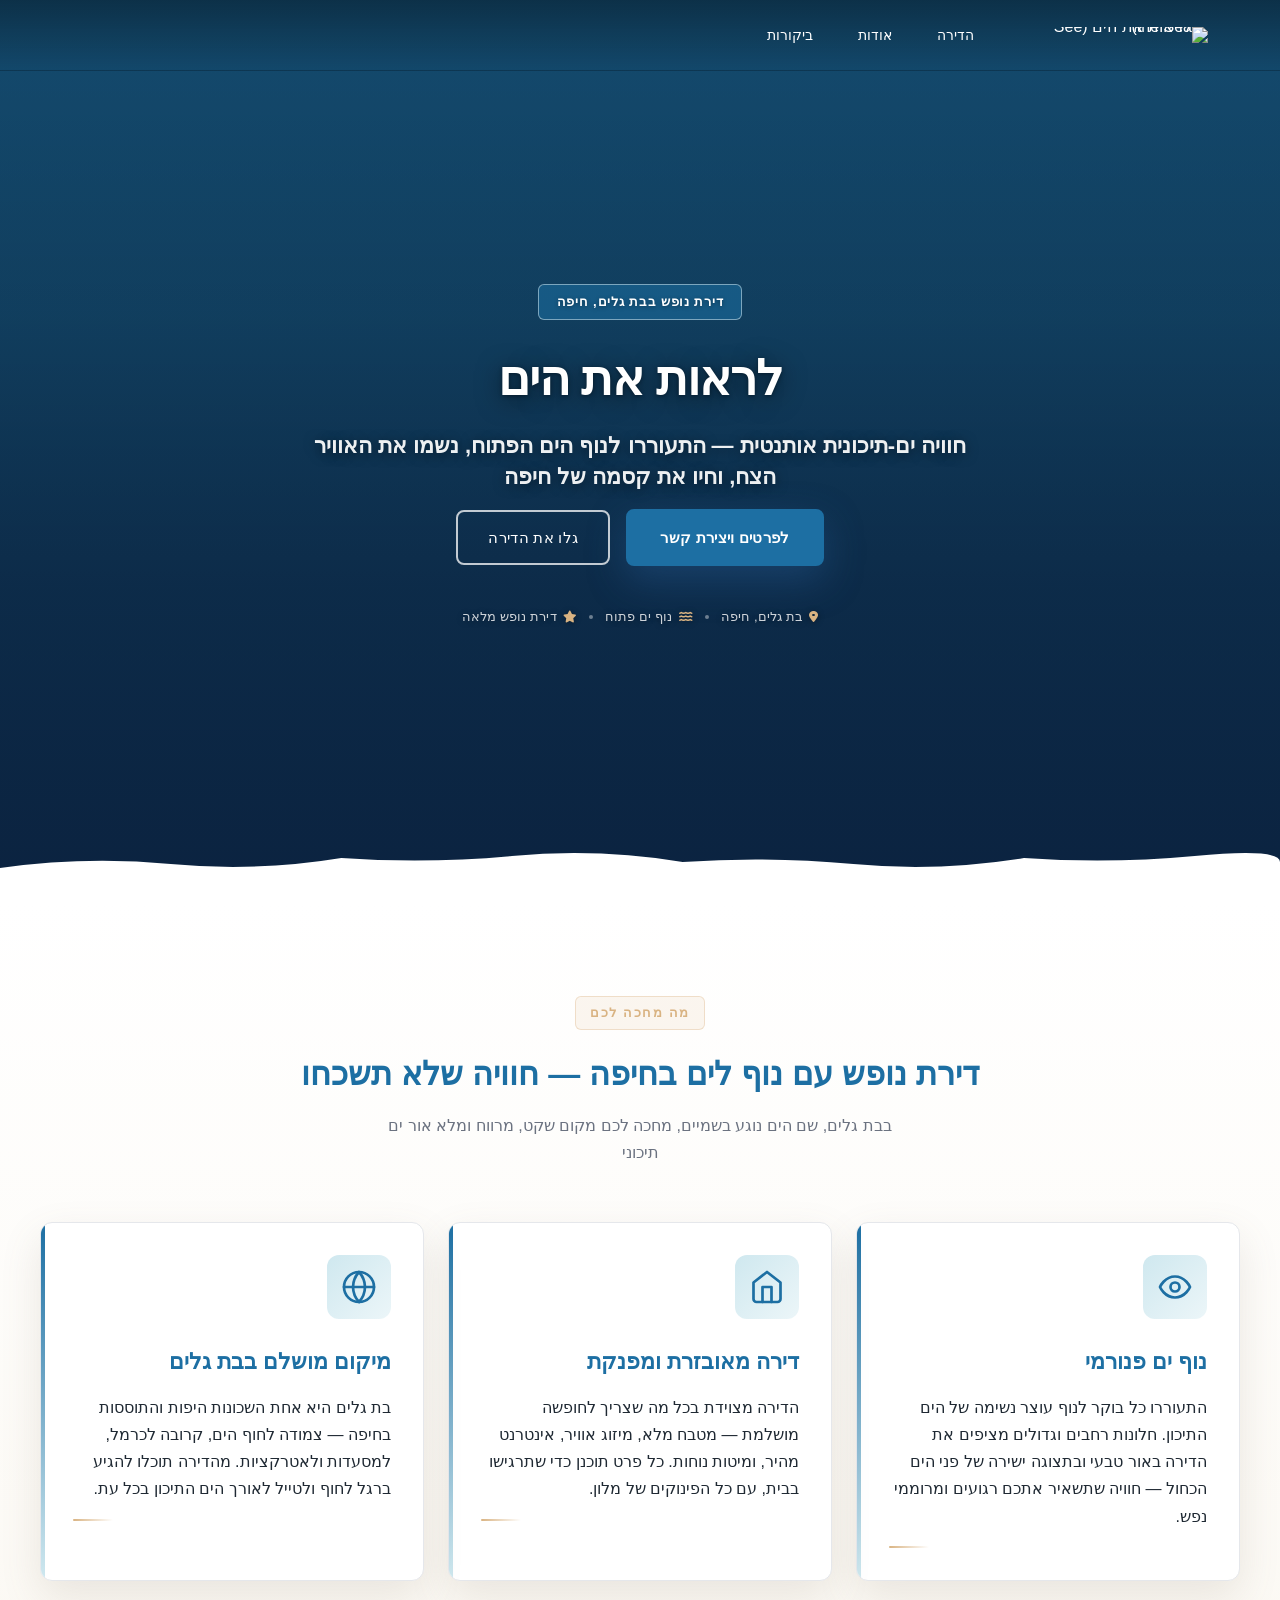
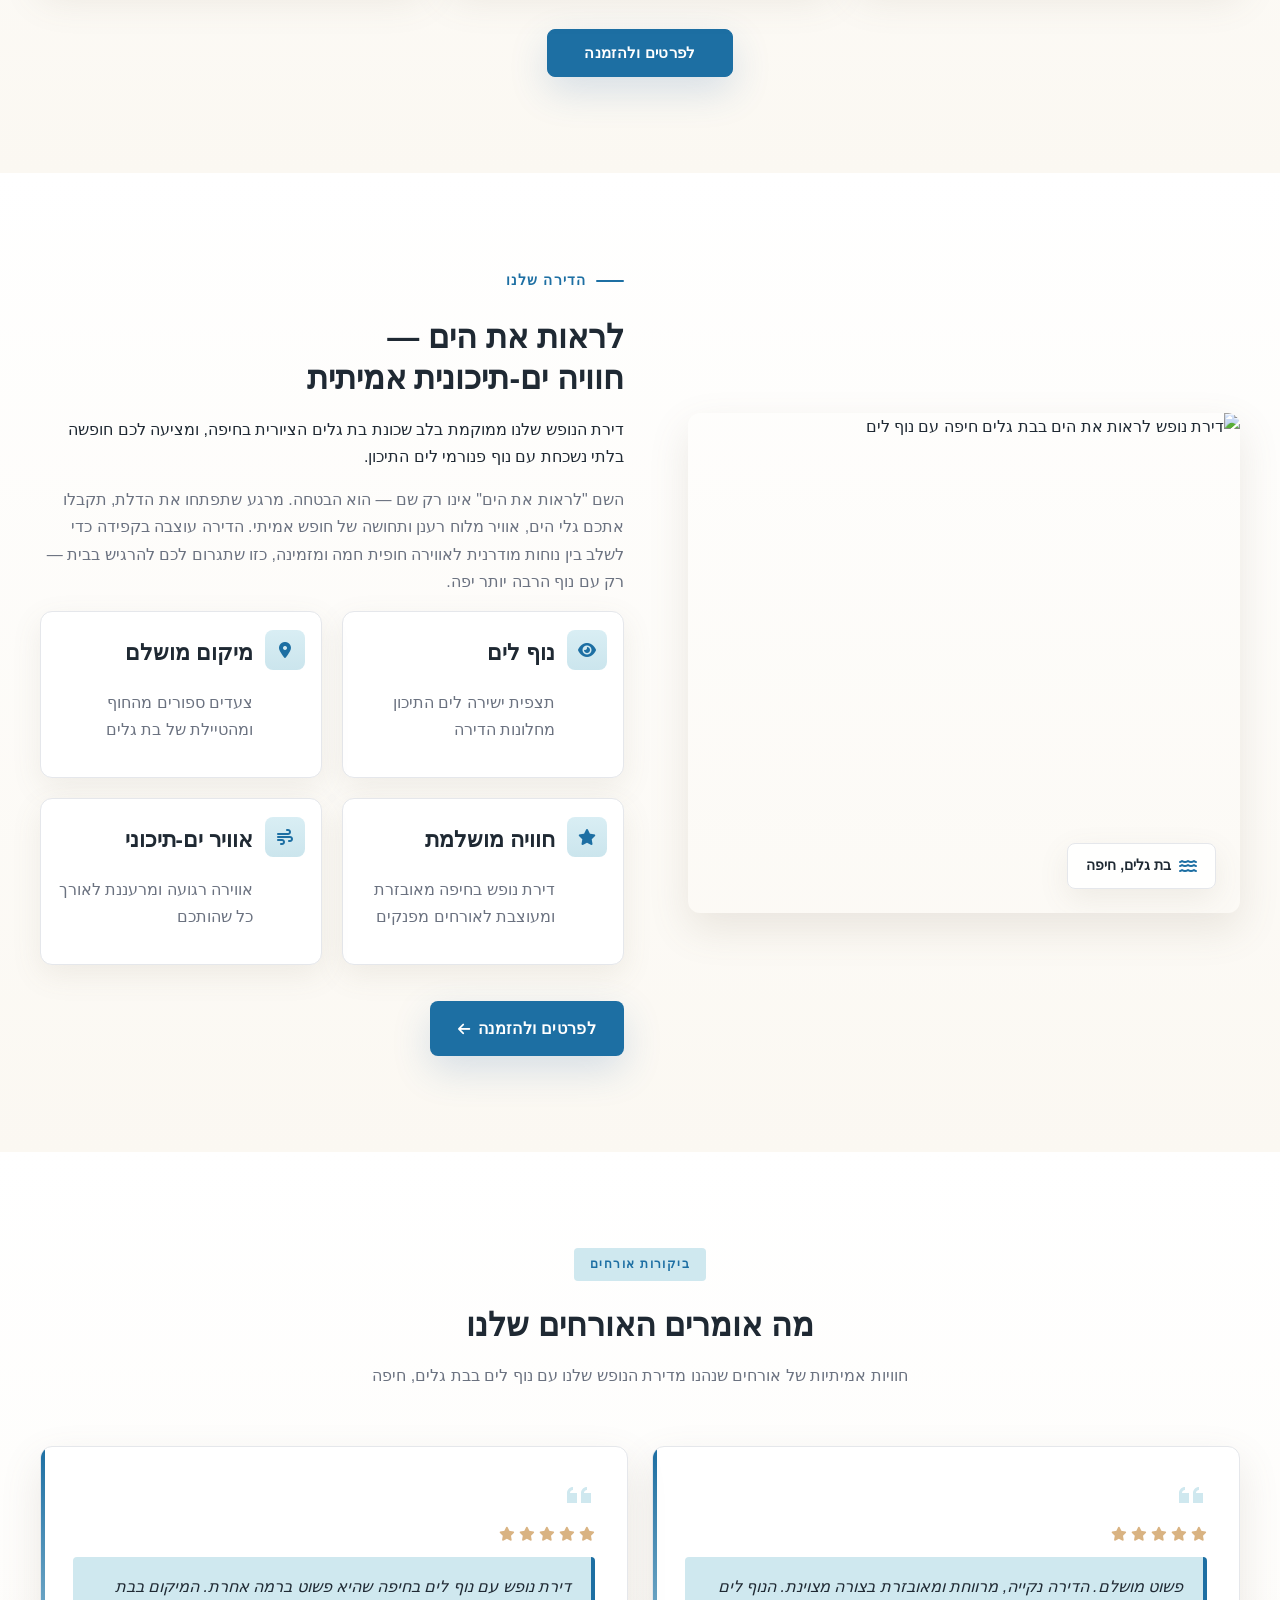
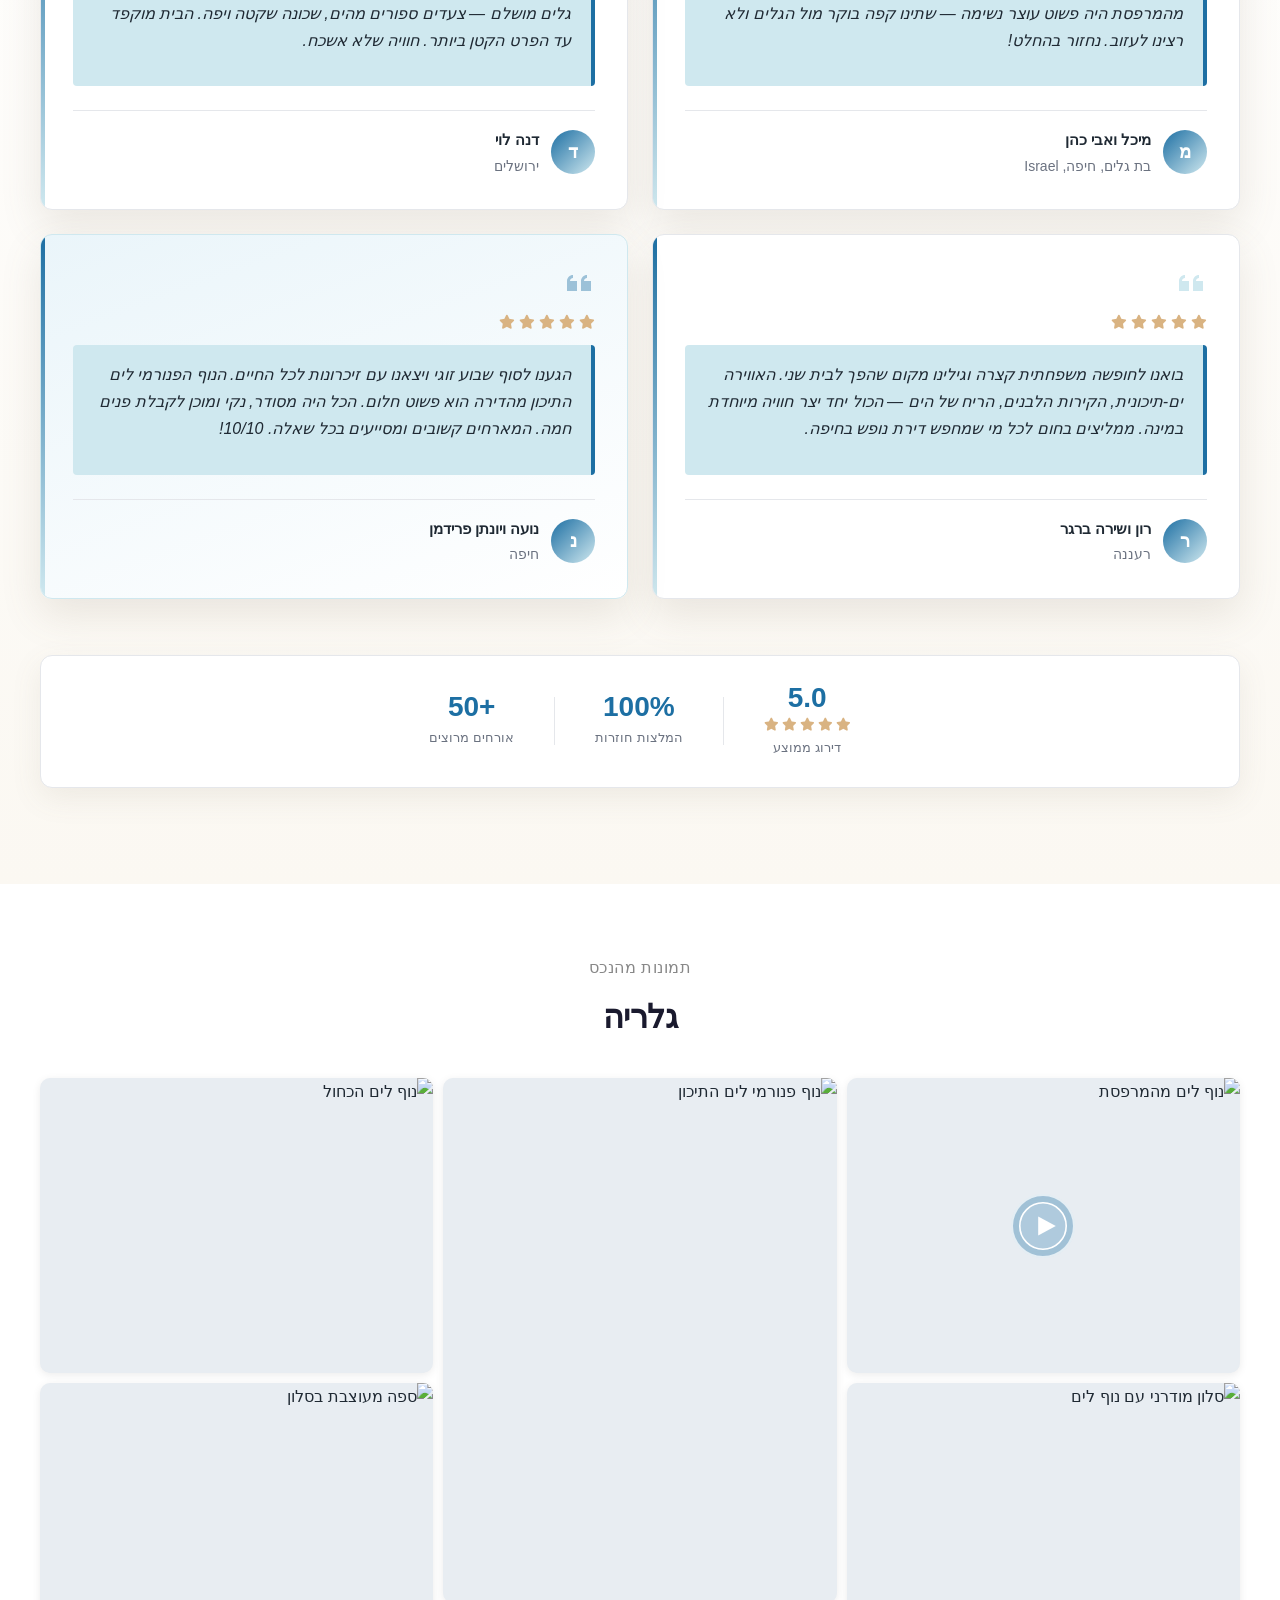
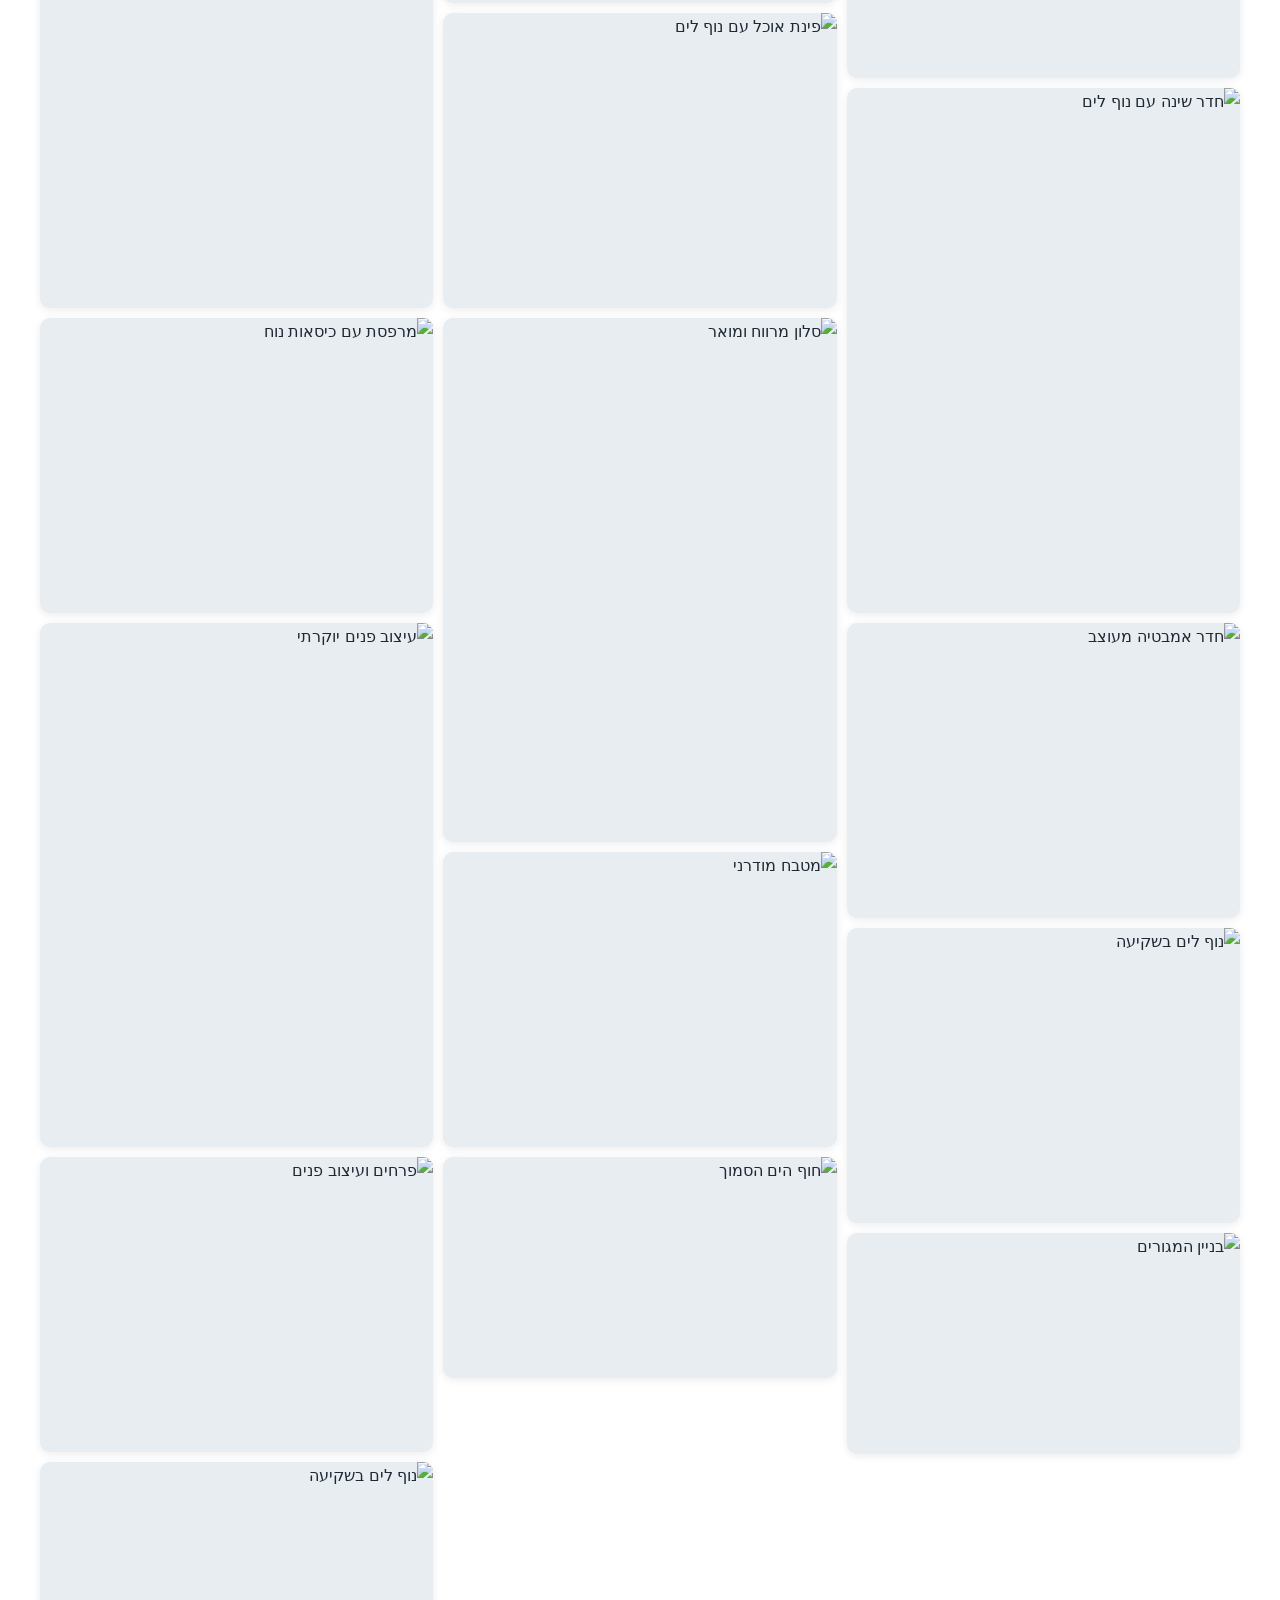
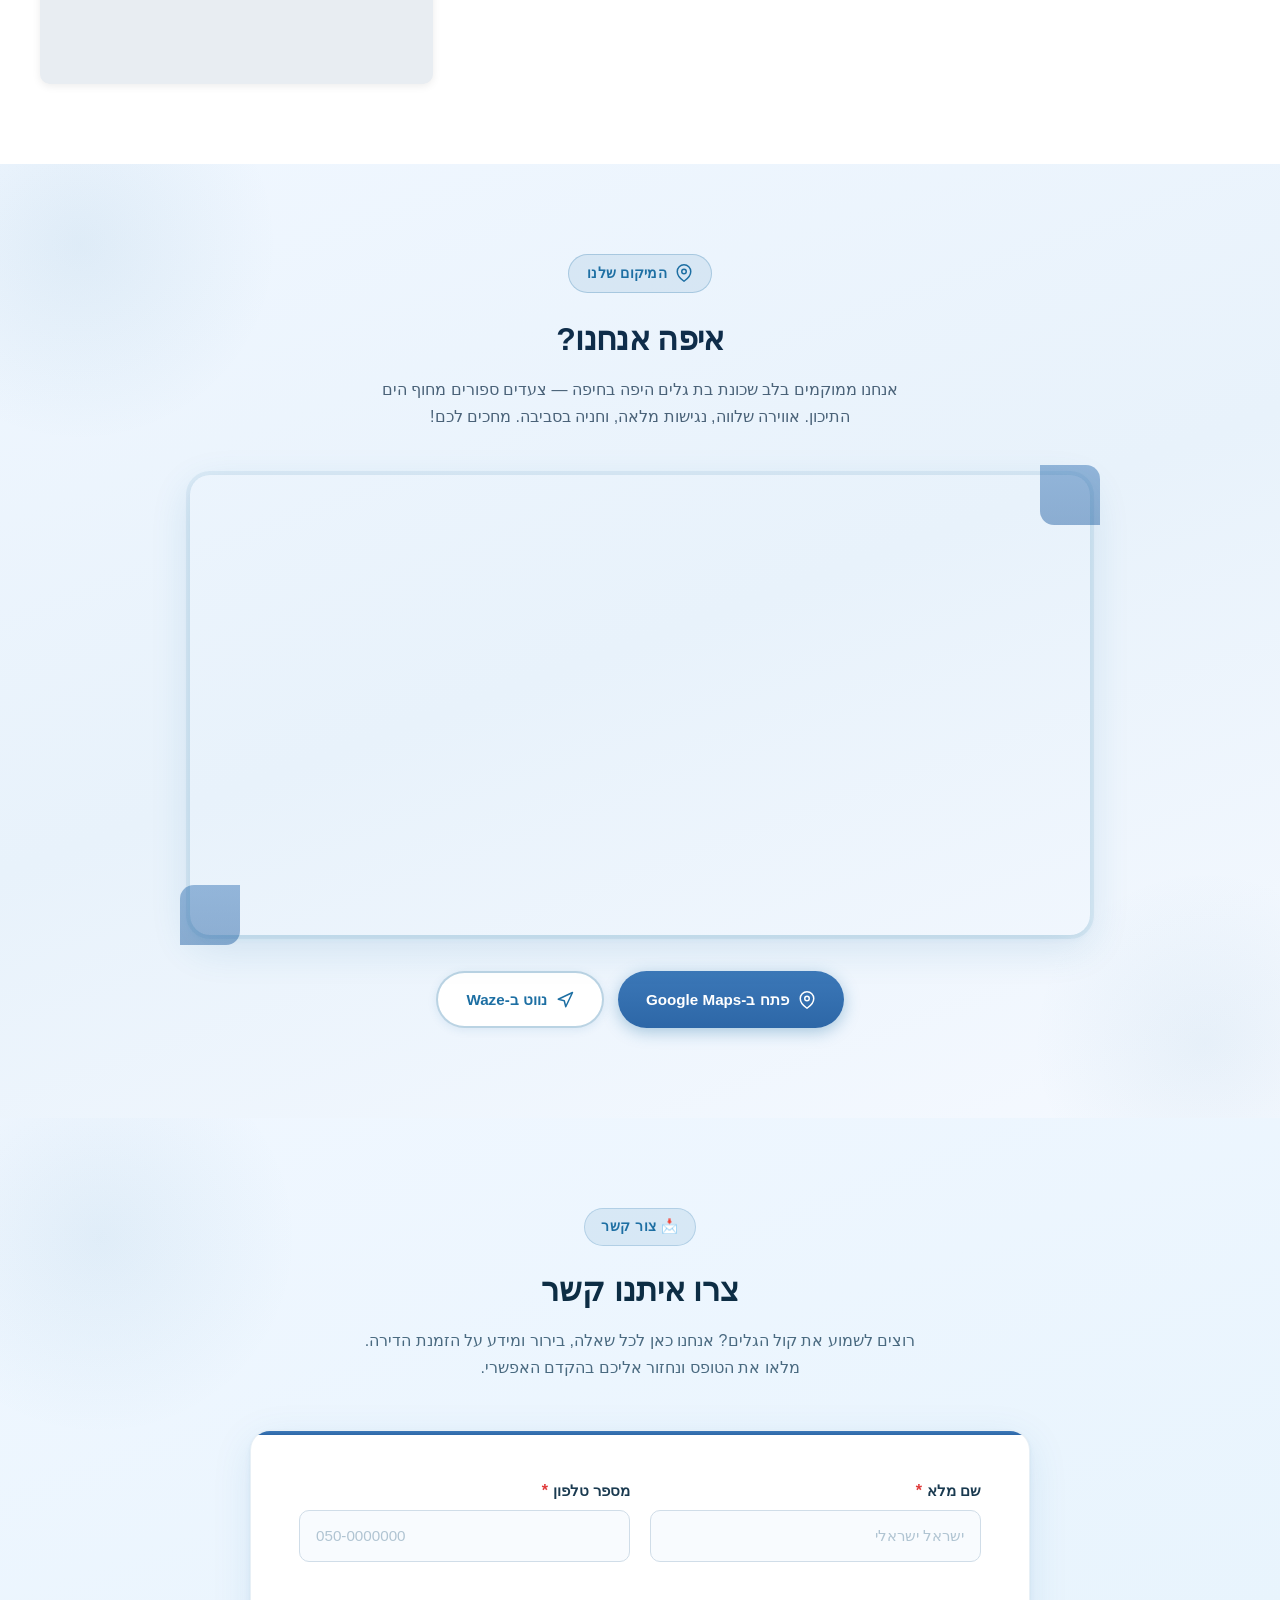
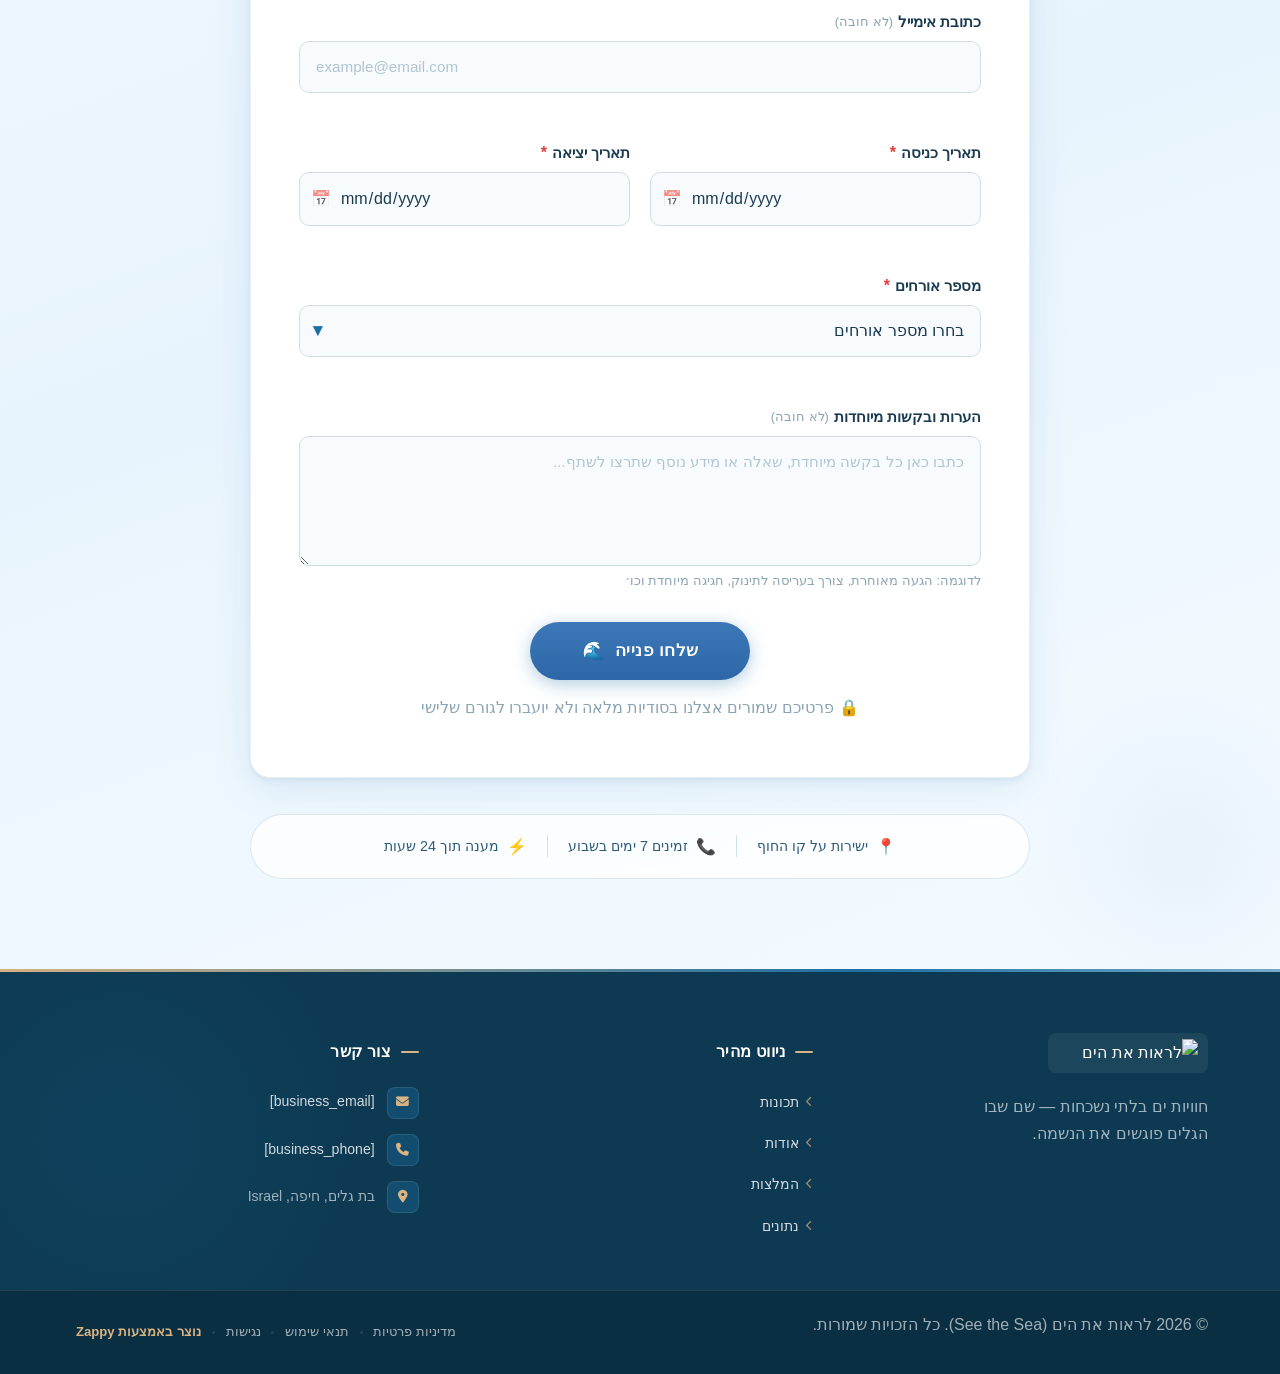
==== index.html @ 12e247df "Background sync: Progressive GitHub Sync" ====
<!DOCTYPE html>
<html lang="ar" dir="rtl">
<head>
    <meta charset="UTF-8">
    <meta name="viewport" content="width=device-width, initial-scale=1.0">
    <meta name="robots" content="index, follow">
    <title>דירת נופש — לראות את הים (See the Sea)</title>
    <meta name="description" content="A vacation apartment called &#39;See the Sea&#39; (לראות את הים) located in Bat Galim, Haifa, Israel. The name evokes a strong connection to the sea and ocean views, su">
    <meta name="keywords" content="דירת נופש, דירת נופש בחיפה, דירת נופש עם נוף לים בחיפה, השכרת דירה לתיירים חיפה">
    
    <!-- Favicons -->
    <link rel="icon" type="image/x-icon" href="/assets/favicon.ico">
    <link rel="icon" type="image/png" sizes="16x16" href="/assets/favicon-16x16.png">
    <link rel="icon" type="image/png" sizes="32x32" href="/assets/favicon-32x32.png">
    <link rel="icon" type="image/png" sizes="48x48" href="/assets/favicon-48x48.png">
    <link rel="icon" type="image/png" sizes="192x192" href="/assets/favicon-192x192.png">
    <link rel="icon" type="image/png" sizes="512x512" href="/assets/favicon-512x512.png">
    <link rel="apple-touch-icon" href="/assets/apple-touch-icon.png">
    <!-- Zappy Analytics -->
<script>
(function() {
  'use strict';
  
  // Configuration
  var config = {
    websiteId: 'cc6ff3ca-a323-410b-950f-6523fea74d57',
    apiUrl: 'https://api.zappy5.com/api/analytics/track',
    sessionDuration: 30 * 60 * 1000, // 30 minutes
    visitorDuration: 30 * 24 * 60 * 60 * 1000, // 30 days
    trackPageViews: true,
    trackClicks: true,
    trackFormSubmissions: true
  };
  
  // Generate or retrieve persistent visitor ID (30 days)
  function getVisitorId() {
    var visitorKey = 'zappy_visitor_' + config.websiteId;
    var visitor = null;
    
    try {
      visitor = localStorage.getItem(visitorKey);
      if (visitor) {
        var visitorData = JSON.parse(visitor);
        var now = Date.now();
        
        // Check if visitor ID is still valid (30 days)
        if (now - visitorData.created < config.visitorDuration) {
          // Update last seen timestamp
          visitorData.lastSeen = now;
          localStorage.setItem(visitorKey, JSON.stringify(visitorData));
          return visitorData.id;
        }
      }
    } catch (e) {
      console.warn('Zappy Analytics: LocalStorage not available');
    }
    
    // Generate new visitor ID
    var newVisitorId = 'zv_' + Date.now() + '_' + Math.random().toString(36).substr(2, 9);
    
    try {
      localStorage.setItem(visitorKey, JSON.stringify({
        id: newVisitorId,
        created: Date.now(),
        lastSeen: Date.now()
      }));
    } catch (e) {
      // Continue without local storage
    }
    
    return newVisitorId;
  }
  
  // Generate or retrieve session ID (30 minutes)
  function getSessionId() {
    var sessionKey = 'zappy_session_' + config.websiteId;
    var session = null;
    
    try {
      session = sessionStorage.getItem(sessionKey);
      if (session) {
        var sessionData = JSON.parse(session);
        var now = Date.now();
        
        // Check if session is still valid
        if (now - sessionData.timestamp < config.sessionDuration) {
          // Update timestamp
          sessionData.timestamp = now;
          sessionStorage.setItem(sessionKey, JSON.stringify(sessionData));
          return sessionData.id;
        }
      }
    } catch (e) {
      console.warn('Zappy Analytics: SessionStorage not available');
    }
    
    // Generate new session ID
    var newSessionId = 'zs_' + Date.now() + '_' + Math.random().toString(36).substr(2, 9);
    
    try {
      sessionStorage.setItem(sessionKey, JSON.stringify({
        id: newSessionId,
        timestamp: Date.now()
      }));
    } catch (e) {
      // Continue without session storage
    }
    
    return newSessionId;
  }
  
  var visitorId = getVisitorId();
  var sessionId = getSessionId();
  
  // Track an event
  function trackEvent(eventType, data) {
    data = data || {};
    
    var eventData = {
      website_id: config.websiteId,
      event_type: eventType,
      page_path: window.location.pathname,
      referrer: document.referrer || 'direct',
      visitor_id: visitorId,
      session_id: sessionId,
      metadata: data
    };
    
    // Use sendBeacon if available (better for page unload events)
    if (navigator.sendBeacon) {
      var blob = new Blob([JSON.stringify(eventData)], { type: 'application/json' });
      navigator.sendBeacon(config.apiUrl, blob);
    } else {
      // Fallback to fetch
      fetch(config.apiUrl, {
        method: 'POST',
        headers: {
          'Content-Type': 'application/json'
        },
        body: JSON.stringify(eventData),
        keepalive: true
      }).catch(function(error) {
        console.warn('Zappy Analytics: Failed to track event', error);
      });
    }
  }
  
  // Track page view
  if (config.trackPageViews) {
    trackEvent('pageview', {
      title: document.title,
      url: window.location.href
    });
  }
  
  // Track clicks on important elements
  if (config.trackClicks) {
    document.addEventListener('click', function(e) {
      var target = e.target;
      
      // Track button clicks (counted as actions)
      if (target.tagName === 'BUTTON' || target.closest('button')) {
        var button = target.tagName === 'BUTTON' ? target : target.closest('button');
        trackEvent('click', {
          element: 'button',
          text: button.textContent.trim().substring(0, 100),
          id: button.id || null,
          class: button.className || null
        });
      }
      
      // Track link clicks (navigation - not counted as actions)
      else if (target.tagName === 'A' || target.closest('a')) {
        var link = target.tagName === 'A' ? target : target.closest('a');
        trackEvent('navigation', {
          element: 'link',
          text: link.textContent.trim().substring(0, 100),
          href: link.href,
          external: link.hostname !== window.location.hostname
        });
      }
    }, true);
  }
  
  // Track form submissions
  if (config.trackFormSubmissions) {
    document.addEventListener('submit', function(e) {
      var form = e.target;
      
      trackEvent('form_submit', {
        form_id: form.id || null,
        form_name: form.name || null,
        form_action: form.action || null,
        form_method: form.method || 'GET'
      });
    }, true);
  }
  
  // Track time on page (send on page unload)
  var pageLoadTime = Date.now();
  
  window.addEventListener('beforeunload', function() {
    var timeOnPage = Math.floor((Date.now() - pageLoadTime) / 1000); // in seconds
    
    trackEvent('page_unload', {
      time_on_page: timeOnPage,
      page_path: window.location.pathname
    });
  });
  
  // Expose tracking function globally for custom events
  window.zappyAnalytics = {
    track: trackEvent,
    getVisitorId: function() { return visitorId; },
    getSessionId: function() { return sessionId; }
  };
  
})();
</script>
<!-- End Zappy Analytics -->
    <meta property="og:title" content="דירת נופש — לראות את הים (See the Sea)">
    <meta property="og:description" content="A vacation apartment called &#39;See the Sea&#39; (לראות את הים) located in Bat Galim, Haifa, Israel. The name evokes a strong connection to the sea and ocean views, su">
    <meta name="twitter:card" content="summary_large_image">
    <meta name="twitter:title" content="דירת נופש — לראות את הים (See the Sea)">
    <meta name="twitter:description" content="A vacation apartment called &#39;See the Sea&#39; (לראות את הים) located in Bat Galim, Haifa, Israel. The name evokes a strong connection to the sea and ocean views, su">
    
    <link rel="stylesheet" href="/styles.css">
    <link rel="stylesheet" href="https://cdnjs.cloudflare.com/ajax/libs/font-awesome/6.4.0/css/all.min.css" integrity="sha512-iecdLmaskl7CVkqkXNQ/ZH/XLlvWZOJyj7Yy7tcenmpD1ypASozpmT/E0iPtmFIB46ZmdtAc9eNBvH0H/ZpiBw==" crossorigin="anonymous" referrerpolicy="no-referrer" />

    <style id="zappy-dropdown-submenu-styles">
      /* ========== DESKTOP DROPDOWN SUBMENU STYLES ========== */
      /* Base styles for dropdown submenus - parent must be positioned */
      .nav-menu li:has(.sub-menu), nav li:has(.sub-menu), .navbar li:has(.sub-menu), #navMenu li:has(.sub-menu) { position: relative; }
      /* Submenu base - hidden by default */
      .nav-menu .sub-menu, nav .sub-menu, .navbar .sub-menu, #navMenu .sub-menu { display: block !important; position: absolute !important; top: 100%; left: 0; min-width: 220px; background: white; border-radius: 8px; box-shadow: 0 8px 25px rgba(0,0,0,0.15); padding: 8px 0; opacity: 0; visibility: hidden; transform: translateY(10px); transition: all 0.3s ease; z-index: 1000; list-style: none; pointer-events: none; }
      /* CRITICAL: Desktop hover styles to show dropdown */
      .nav-menu li:hover > .sub-menu, nav li:hover > .sub-menu, .navbar li:hover > .sub-menu, #navMenu li:hover > .sub-menu { opacity: 1 !important; visibility: visible !important; transform: translateY(0) !important; pointer-events: auto !important; }
      /* Submenu item styling */
      .sub-menu li { list-style: none; margin: 0; padding: 0; }
      .sub-menu a { display: block !important; padding: 10px 16px !important; color: var(--text-dark, #333) !important; font-weight: 500; text-decoration: none; white-space: nowrap; transition: background-color 0.2s; }
      .sub-menu .zappy-nav-child > a { padding-left: 28px !important; font-size: 0.9em !important; opacity: 0.85 !important; }
      [dir="rtl"] .sub-menu .zappy-nav-child > a, html[lang="he"] .sub-menu .zappy-nav-child > a, html[lang="ar"] .sub-menu .zappy-nav-child > a { padding-left: 10px !important; padding-right: 28px !important; }
      .sub-menu .zappy-nav-parent > a { font-weight: 600 !important; }
      .sub-menu a:hover { background-color: #f5f5f5; }
      /* RTL (Hebrew/Arabic) dropdown positioning */
      [dir="rtl"] .nav-menu .sub-menu, [dir="rtl"] nav .sub-menu, [dir="rtl"] .navbar .sub-menu, html[lang="he"] .nav-menu .sub-menu, html[lang="he"] nav .sub-menu, html[lang="he"] .navbar .sub-menu, html[lang="ar"] .nav-menu .sub-menu, html[lang="ar"] nav .sub-menu, html[lang="ar"] .navbar .sub-menu { left: auto !important; right: 0 !important; }
      /* Hide empty dropdown menus (exclude catalog sub-menus that use <a> children instead of <li>) */
      .sub-menu:empty, .sub-menu:not(:has(li:not(.zappy-hidden-menu-item))):not(:has(> a)), .sub-menu:not(:has(li)):not(:has(> a)) { display: none !important; opacity: 0 !important; visibility: hidden !important; pointer-events: none !important; }
      /* Desktop: show submenu on Menu Group hover */
      li:has(.menu-group-title):hover > .sub-menu { opacity: 1 !important; visibility: visible !important; transform: translateY(0) !important; pointer-events: auto !important; }
      /* Menu Group title styling */
      .nav-menu > li > .menu-group-title, #navMenu > li > .menu-group-title { display: inline-block; padding: 0.5rem 1rem; cursor: default; user-select: none; }
      
      /* ========== MOBILE SUBMENU STYLES ========== */
      @media (max-width: 768px) {
        .nav-menu .sub-menu, nav .sub-menu, .navbar .sub-menu, #navMenu .sub-menu { position: static !important; transform: none !important; box-shadow: none !important; background: transparent !important; max-height: 0; overflow: hidden; opacity: 0; visibility: hidden; transition: max-height 0.3s ease, opacity 0.3s ease; padding: 0 !important; border-radius: 0 !important; }
        .sub-menu.mobile-expanded { max-height: 60vh !important; overflow-y: auto !important; opacity: 1 !important; visibility: visible !important; padding: 8px 0 8px 16px !important; }
        [dir="rtl"] .sub-menu.mobile-expanded, html[lang="he"] .sub-menu.mobile-expanded { padding: 8px 16px 8px 0 !important; }
        /* Disable hover behavior on mobile */
        .nav-menu li:hover > .sub-menu, nav li:hover > .sub-menu, .navbar li:hover > .sub-menu, #navMenu li:hover > .sub-menu { opacity: 0; visibility: hidden; pointer-events: none; }
        .nav-menu li > .sub-menu.mobile-expanded, nav li > .sub-menu.mobile-expanded, .navbar li > .sub-menu.mobile-expanded, #navMenu li > .sub-menu.mobile-expanded { opacity: 1 !important; visibility: visible !important; pointer-events: auto !important; }
        .nav-menu li:has(.sub-menu), nav li:has(.sub-menu), .navbar li:has(.sub-menu), #navMenu li:has(.sub-menu) { display: flex !important; flex-wrap: wrap !important; align-items: center !important; position: relative !important; min-height: 44px !important; }
        .nav-menu li:has(.sub-menu) > a, nav li:has(.sub-menu) > a, .navbar li:has(.sub-menu) > a, #navMenu li:has(.sub-menu) > a { flex: 1 !important; min-width: 0 !important; }
        .nav-menu li:has(.sub-menu) > .menu-group-title, nav li:has(.sub-menu) > .menu-group-title, .navbar li:has(.sub-menu) > .menu-group-title, #navMenu li:has(.sub-menu) > .menu-group-title { flex: 1 !important; min-width: 0 !important; padding: 0 !important; line-height: inherit !important; }
        .nav-menu li:has(.sub-menu) > .sub-menu, nav li:has(.sub-menu) > .sub-menu, .navbar li:has(.sub-menu) > .sub-menu, #navMenu li:has(.sub-menu) > .sub-menu { flex-basis: 100% !important; width: 100% !important; }
        .nav-menu li:has(.sub-menu) > a [class*="chevron"], .nav-menu li:has(.sub-menu) > a [class*="arrow"], .nav-menu li:has(.sub-menu) > a .fa-chevron-down, .nav-menu li:has(.sub-menu) > a .fa-angle-down, nav li:has(.sub-menu) > a [class*="chevron"], nav li:has(.sub-menu) > a [class*="arrow"], #navMenu li:has(.sub-menu) > a [class*="chevron"], #navMenu li:has(.sub-menu) > a [class*="arrow"] { display: none !important; visibility: hidden !important; }
        .mobile-submenu-toggle { display: flex !important; align-items: center !important; justify-content: center !important; width: 44px !important; height: auto !important; background: transparent !important; border: none !important; cursor: pointer !important; color: var(--text-dark) !important; position: static !important; flex-shrink: 0 !important; align-self: stretch !important; z-index: 2 !important; padding: 0 !important; margin: 0 !important; }
        .mobile-submenu-toggle::after { content: '' !important; width: 0 !important; height: 0 !important; border-left: 6px solid transparent !important; border-right: 6px solid transparent !important; border-top: 7px solid currentColor !important; transition: transform 0.3s ease !important; }
        .mobile-submenu-toggle.expanded::after { transform: rotate(180deg) !important; }
        .sub-menu a { padding: 10px 0 !important; display: block !important; color: var(--text-dark) !important; }
        .sub-menu .zappy-nav-child > a { padding-left: 28px !important; font-size: 0.9em !important; opacity: 0.85 !important; }
        [dir="rtl"] .sub-menu .zappy-nav-child > a, html[lang="he"] .sub-menu .zappy-nav-child > a, html[lang="ar"] .sub-menu .zappy-nav-child > a { padding-left: 0 !important; padding-right: 28px !important; }
        .sub-menu .zappy-nav-parent > a { font-weight: 600 !important; }
        .nav-menu.active, #navMenu.active { max-width: 100vw !important; overflow-x: hidden !important; box-sizing: border-box !important; }
        .navbar .sub-menu li a, nav.navbar .sub-menu li a, .zappy-products-dropdown .sub-menu a { color: var(--text-dark) !important; }
      }
      @media (min-width: 769px) { .mobile-submenu-toggle { display: none !important; } }
    </style>

    <style id="mobile-lang-menu-deployed-css">
    @media (max-width: 768px) {
      .lang-switcher,
      .nav-cta-container .lang-switcher,
      .nav-container .lang-switcher,
      .navbar .lang-switcher,
      .navbar .nav-cta-container .lang-switcher,
      .nav-icons-left .lang-switcher,
      .nav-ecommerce-icons .lang-switcher { display: none !important; }
      .mobile-lang-menu { width: 100%; border-top: 1px solid rgba(128,128,128,0.2); padding: 8px 0 0 0; margin-top: 8px; }
      .mobile-lang-toggle { display: flex !important; align-items: center; justify-content: space-between; width: 100%; padding: 12px 16px; background: none; border: none; cursor: pointer; font-size: 15px; color: inherit; font-family: inherit; }
      .mobile-lang-toggle::after { content: ''; display: inline-block; width: 8px; height: 8px; border-right: 2px solid currentColor; border-bottom: 2px solid currentColor; transform: rotate(45deg); transition: transform 0.3s ease; margin-left: 8px; }
      .mobile-lang-toggle.expanded::after { transform: rotate(-135deg); }
      .mobile-lang-options { max-height: 0; overflow: hidden; transition: max-height 0.3s ease; }
      .mobile-lang-options.expanded { max-height: 300px; }
      .mobile-lang-option { display: flex !important; align-items: center; gap: 10px; padding: 10px 24px; text-decoration: none; color: inherit; font-size: 14px; font-family: inherit; }
      .mobile-lang-option:hover { background: rgba(128,128,128,0.1); }
      .mobile-lang-option.active { font-weight: 600; opacity: 0.7; pointer-events: none; }
      .mobile-lang-option img { width: 20px; height: 20px; border-radius: 50%; }
    }
    @media (min-width: 769px) {
      .mobile-lang-menu { display: none !important; }
    }
    </style>

    <style id="zappy-widget-visibility">
      #mic-access-tool-general-button, .mic-access-tool-general-button,
      #mic-init-access-tool .mic-access-tool-general-button, #mic-init-access-tool #mic-access-tool-general-button,
      ._access-icon, #mic-access-tool-box, .mic-access-tool-box,
      #mic-init-access-tool #mic-access-tool-box, div[id*="mic-access-tool-box"], ._access-menu {
        display: none !important; visibility: hidden !important; opacity: 0 !important; pointer-events: none !important;
      }
    </style>
</head>
<body>
<nav class="navbar" dir="rtl">
  <button class="mobile-toggle" id="mobileToggle" aria-label="Menu">
    <svg class="hamburger-icon" width="24" height="24" viewBox="0 0 24 24" fill="none">
      <path d="M3 12h18M3 6h18M3 18h18" stroke="currentColor" stroke-width="2" stroke-linecap="round"></path>
    </svg>
    <svg class="close-icon" width="24" height="24" viewBox="0 0 24 24" fill="none" style="display: none;">
      <path d="M18 6L6 18M6 6l12 12" stroke="currentColor" stroke-width="2" stroke-linecap="round"></path>
    </svg>
  </button>

  <button class="phone-header-btn" data-phone="[business_phone]" aria-label="Call">
    <svg width="20" height="20" viewBox="0 0 24 24" fill="currentColor">
      <path d="M22 16.92v3a2 2 0 0 1-2.18 2 19.79 19.79 0 0 1-8.63-3.07 19.5 19.5 0 0 1-6-6 19.79 19.79 0 0 1-3.07-8.67A2 2 0 0 1 4.11 2h3a2 2 0 0 1 2 1.72 12.84 12.84 0 0 0 .7 2.81 2 2 0 0 1-.45 2.11L8.09 9.91a16 16 0 0 0 6 6l1.27-1.27a2 2 0 0 1 2.11-.45 12.84 12.84 0 0 0 2.81.7A2 2 0 0 1 22 16.92z"></path>
    </svg>
  </button>

  <div class="nav-container">
    <div class="nav-right-group"><div class="nav-brand">
      <a href="/" class="logo-link">
        <img src="/assets/business-logo.webp" alt="לראות את הים (See the Sea)" class="logo">
      </a>
    </div><ul class="nav-menu" id="navMenu"><li><a href="#features">הדירה</a></li><li><a href="#about">אודות</a></li><li><a href="#testimonials">ביקורות</a></li></ul></div>

    

    <div class="nav-cta-container">
      
    </div>
  </div>
</nav>
<script>

// Navbar Mobile Menu Toggle and Contrast Fix
(function() {
  // Use 'load' event instead of 'DOMContentLoaded' to ensure we run AFTER all other scripts
  window.addEventListener('load', function() {
    
    // FIX MOBILE BUTTON CONTRAST
    // Detect navbar background color and apply contrasting color to mobile buttons
    const navbar = document.querySelector('.navbar, nav, header');
    if (!navbar) {
      console.log('[Navbar] Navbar element not found');
      return;
    }
    
    // DECLARE VARIABLES EARLY to avoid Temporal Dead Zone errors
    // These are used in multiple places below
    let mobileToggle = document.getElementById('mobileToggle') ||
                       document.querySelector('.mobile-toggle') ||
                       document.querySelector('.hamburger') ||
                       document.querySelector('.hamburger-menu') ||
                       document.querySelector('.menu-toggle') ||
                       document.querySelector('.burger-menu') ||
                       document.querySelector('[aria-label="Menu"]') ||
                       document.querySelector('[aria-label="תפריט"]');
    
    const phoneBtn = document.querySelector('.phone-header-btn');
    
    const computedStyle = window.getComputedStyle(navbar);
    let bgColor = computedStyle.backgroundColor;
    
    console.log('[Navbar] Initial navbar background:', bgColor);
    
    // Check if background is transparent or rgba with 0 alpha
    const isTransparent = bgColor === 'transparent' || 
                         bgColor === 'rgba(0, 0, 0, 0)' ||
                         (bgColor.startsWith('rgba') && bgColor.includes(', 0)'));
    
    if (isTransparent) {
      // Check for background-image or gradient
      const bgImage = computedStyle.backgroundImage;
      if (bgImage && bgImage !== 'none') {
        console.log('[Navbar] Navbar has background image/gradient, using dark text');
        bgColor = 'rgb(240, 240, 240)'; // Assume light background
      } else {
        // Transparent navbar - check body background
        const bodyBg = window.getComputedStyle(document.body).backgroundColor;
        console.log('[Navbar] Navbar transparent, using body background:', bodyBg);
        bgColor = bodyBg;
      }
    }
    
    // Calculate luminance to determine if background is light or dark
    const rgb = bgColor.match(/\d+/g);
    if (rgb && rgb.length >= 3) {
      const r = parseInt(rgb[0]);
      const g = parseInt(rgb[1]);
      const b = parseInt(rgb[2]);
      const luminance = (0.299 * r + 0.587 * g + 0.114 * b) / 255;
      
      // Mobile button colors are set by Claude's AI-generated CSS (same as .nav-menu a)
      // No dynamic color overrides needed - colors come from the generated navbar CSS
      console.log('[Navbar] Mobile button colors preserved from Claude CSS (luminance:', luminance.toFixed(2) + ')');
      
      // FIX ICON SIZES - Ensure SVGs are properly sized and visible
      // INJECT CRITICAL CSS TO OVERRIDE ANY CONFLICTING RULES
      const criticalCSS = document.createElement('style');
      criticalCSS.id = 'zappy-mobile-nav-fix';
      const htmlLang = document.documentElement.lang || 'en';
      const htmlDir = document.documentElement.dir || 'ltr';
      // Check both dir attribute AND lang for RTL detection
      // dir="rtl" is the most reliable indicator
      const isRTL = htmlDir === 'rtl' || htmlLang === 'he' || htmlLang === 'ar';
      
      criticalCSS.textContent = `
        /* Hide mobile buttons on desktop, show only on mobile */
        @media (min-width: 769px) {
          .mobile-toggle,
          .phone-header-btn {
            display: none !important;
          }
        }
        
        /* Show and position mobile buttons correctly on mobile */
        @media (max-width: 768px) {
          .mobile-toggle,
          .phone-header-btn {
            position: absolute !important;
            top: 50% !important;
            transform: translateY(-50%) !important;
            z-index: 1001 !important;
            display: flex !important;
            align-items: center !important;
            justify-content: center !important;
            width: 36px !important;
            height: 36px !important;
            border-radius: 50% !important;
            border: none !important;
            cursor: pointer !important;
            padding: 6px !important;
            background: none !important;
            color: var(--nav-text, var(--text-dark)) !important;
          }
          
          /* LTR positioning (default): hamburger LEFT, phone RIGHT */
          html:not([dir="rtl"]):not([lang="he"]):not([lang="ar"]) .mobile-toggle,
          html[dir="ltr"] .mobile-toggle {
            left: 12px !important;
            right: auto !important;
          }
          html:not([dir="rtl"]):not([lang="he"]):not([lang="ar"]) .phone-header-btn,
          html[dir="ltr"] .phone-header-btn {
            right: 12px !important;
            left: auto !important;
          }
          
          /* RTL positioning: hamburger RIGHT, phone LEFT */
          html[dir="rtl"] .mobile-toggle,
          html[lang="he"] .mobile-toggle,
          html[lang="ar"] .mobile-toggle {
            right: 12px !important;
            left: auto !important;
          }
          html[dir="rtl"] .phone-header-btn,
          html[lang="he"] .phone-header-btn,
          html[lang="ar"] .phone-header-btn {
            left: 12px !important;
            right: auto !important;
          }
          
          /* CRITICAL: Ensure nav-container has min-height on mobile */
          /* All children are positioned absolutely/fixed on mobile, so height:auto collapses to 0 */
          .nav-container {
            min-height: 70px !important;
            position: relative !important;
          }
          
          /* Ensure SVG icons are properly sized and inherit color */
          .mobile-toggle svg,
          .phone-header-btn svg {
            width: 24px !important;
            height: 24px !important;
            /* Don't force display - let JavaScript control hamburger/close toggle */
          }
          
          /* Reset nav-cta-container on mobile - remove desktop box-shadow/padding */
          /* that creates a visible ghost box when CTA button is hidden */
          .nav-cta-container {
            box-shadow: none !important;
            padding: 0 !important;
          }
          
          /* Hide nav-cta-container entirely on mobile when there's no lang-switcher */
          /* (only the CTA button is inside, and it's hidden on mobile) */
          .nav-cta-container:not(:has(.lang-switcher)) {
            display: none !important;
          }
          
          /* CRITICAL: Prevent hero image fade gradient from bleeding over headline text */
          /* The .image-fade-gradient has bottom: -30px (extends below parent) */
          /* On mobile stacked layout, this overlaps the h1 text below the image */
          .hero-image-column {
            overflow: hidden !important;
          }
          .image-fade-gradient {
            bottom: 0 !important;
          }
          
          /* Hide desktop language switcher on mobile - hamburger menu handles it */
          /* High specificity to override stored CSS */
          .lang-switcher,
          .nav-cta-container .lang-switcher,
          .nav-container .lang-switcher,
          .navbar .lang-switcher,
          .navbar .nav-cta-container .lang-switcher {
            display: none !important;
          }
        }
      `;
      
      // Remove existing fix if present and inject new one
      const existing = document.getElementById('zappy-mobile-nav-fix');
      if (existing) existing.remove();
      document.head.appendChild(criticalCSS);
      
      console.log('[Navbar] Critical CSS injected for mobile nav positioning');
      
      // ONLY apply inline positioning styles on mobile viewport
      // On desktop, the CSS handles hiding these buttons with display: none
      // Inline styles were breaking desktop layout by overriding CSS
      const isMobileViewport = window.innerWidth <= 768;
      
      if (mobileToggle) {
        // Icon sizing applies to all viewports for consistency
        const hamburgerIcon = mobileToggle.querySelector('.hamburger-icon');
        const closeIcon = mobileToggle.querySelector('.close-icon');
        
        if (hamburgerIcon) {
          hamburgerIcon.style.setProperty('width', '24px', 'important');
          hamburgerIcon.style.setProperty('height', '24px', 'important');
          hamburgerIcon.style.setProperty('display', 'block', 'important'); // Show hamburger by default
        }
        if (closeIcon) {
          closeIcon.style.setProperty('width', '24px', 'important');
          closeIcon.style.setProperty('height', '24px', 'important');
          closeIcon.style.setProperty('display', 'none', 'important'); // Hide close icon by default
        }
        
        // ONLY set positioning inline styles on mobile
        if (isMobileViewport) {
          mobileToggle.style.setProperty('position', 'absolute', 'important');
          mobileToggle.style.setProperty('top', '50%', 'important');
          mobileToggle.style.setProperty('transform', 'translateY(-50%)', 'important');
          mobileToggle.style.setProperty('z-index', '1001', 'important');
          
          // Clear any inline left/right so CSS can take over based on html[dir]
          mobileToggle.style.removeProperty('left');
          mobileToggle.style.removeProperty('right');
          
          console.log('[Navbar] Mobile toggle positioning applied (mobile viewport)');
        } else {
          // On desktop, clear any positioning styles to let CSS handle it
          mobileToggle.style.removeProperty('position');
          mobileToggle.style.removeProperty('top');
          mobileToggle.style.removeProperty('transform');
          mobileToggle.style.removeProperty('z-index');
          mobileToggle.style.removeProperty('left');
          mobileToggle.style.removeProperty('right');
          console.log('[Navbar] Desktop viewport - cleared mobile toggle inline positioning');
        }
      }
      
      if (phoneBtn) {
        // Icon sizing applies to all viewports
        const phoneIcon = phoneBtn.querySelector('svg');
        if (phoneIcon) {
          phoneIcon.style.width = '24px';
          phoneIcon.style.height = '24px';
          phoneIcon.setAttribute('width', '24');
          phoneIcon.setAttribute('height', '24');
        }
        
        // ONLY set positioning inline styles on mobile
        if (isMobileViewport) {
          phoneBtn.style.setProperty('position', 'absolute', 'important');
          phoneBtn.style.setProperty('top', '50%', 'important');
          phoneBtn.style.setProperty('transform', 'translateY(-50%)', 'important');
          phoneBtn.style.setProperty('z-index', '1001', 'important');
          
          // Clear any inline left/right so CSS can take over based on html[dir]
          phoneBtn.style.removeProperty('left');
          phoneBtn.style.removeProperty('right');
          
          console.log('[Navbar] Phone button positioning applied (mobile viewport)');
        } else {
          // On desktop, clear any positioning styles to let CSS handle it
          phoneBtn.style.removeProperty('position');
          phoneBtn.style.removeProperty('top');
          phoneBtn.style.removeProperty('transform');
          phoneBtn.style.removeProperty('z-index');
          phoneBtn.style.removeProperty('left');
          phoneBtn.style.removeProperty('right');
          console.log('[Navbar] Desktop viewport - cleared phone button inline positioning');
        }
      }
    } else {
      console.log('[Navbar] Could not parse background color:', bgColor);
    }
    
    // MOBILE MENU TOGGLE
    // Re-query in case DOM changed (mobileToggle already declared at top of function)
    mobileToggle = document.getElementById('mobileToggle') ||
                   document.querySelector('.mobile-toggle') ||
                   document.querySelector('.hamburger') ||
                   document.querySelector('.hamburger-menu') ||
                   document.querySelector('.menu-toggle') ||
                   document.querySelector('.burger-menu') ||
                   document.querySelector('[aria-label="Menu"]') ||
                   document.querySelector('[aria-label="תפריט"]');
    
    // EXPANDED SEARCH: Find nav menu by ID or class
    const navMenu = document.getElementById('navMenu') ||
                  document.querySelector('.nav-menu') ||
                  document.querySelector('.nav-links') ||
                  document.querySelector('nav ul:not(.submenu)');
    
    if (!mobileToggle || !navMenu) {
      console.log('[Navbar] Mobile toggle or menu not found:', { toggle: !!mobileToggle, menu: !!navMenu });
      return;
    }
    
    // Ensure navMenu has ID for CSS targeting
    if (!navMenu.id) {
      navMenu.id = 'navMenu';
    }
    
    console.log('[Navbar] Initializing mobile menu...');
    
    // Remove any existing event listeners by cloning the button
    const newToggle = mobileToggle.cloneNode(true);
    mobileToggle.parentNode.replaceChild(newToggle, mobileToggle);
    
    // Toggle menu on button click - use newToggle now
    newToggle.addEventListener('click', function(e) {
      e.preventDefault();
      e.stopPropagation();
      
      const hamburgerIcon = this.querySelector('.hamburger-icon');
      const closeIcon = this.querySelector('.close-icon');
      const isActive = navMenu.classList.contains('active');
      
      if (isActive) {
        // Close menu
        navMenu.classList.remove('active');
        if (hamburgerIcon) hamburgerIcon.style.setProperty('display', 'block', 'important');
        if (closeIcon) closeIcon.style.setProperty('display', 'none', 'important');
        document.body.style.overflow = '';
        console.log('[Navbar] Menu closed');
      } else {
        // Open menu
        navMenu.classList.add('active');
        if (hamburgerIcon) hamburgerIcon.style.setProperty('display', 'none', 'important');
        if (closeIcon) closeIcon.style.setProperty('display', 'block', 'important');
        document.body.style.overflow = 'hidden';
        console.log('[Navbar] Menu opened');
      }
    });
    
    // Close menu when clicking nav links (but NOT dropdown toggles)
    const navLinks = navMenu.querySelectorAll('a');
    navLinks.forEach(function(link) {
      link.addEventListener('click', function() {
        // Don't close if it's a dropdown child (unless it's a real navigation link)
        if (this.getAttribute('href') === '#') return;
        
        const hamburgerIcon = newToggle.querySelector('.hamburger-icon');
        const closeIcon = newToggle.querySelector('.close-icon');
        
        navMenu.classList.remove('active');
        if (hamburgerIcon) hamburgerIcon.style.setProperty('display', 'block', 'important');
        if (closeIcon) closeIcon.style.setProperty('display', 'none', 'important');
        document.body.style.overflow = '';
        console.log('[Navbar] Menu closed (link clicked)');
      });
    });
    
    // DROPDOWN MENU TOGGLE (for mobile and touch devices)
    var dropdownToggles = navMenu.querySelectorAll('.dropdown-toggle');
    dropdownToggles.forEach(function(toggle) {
      toggle.addEventListener('click', function(e) {
        e.preventDefault();
        e.stopPropagation();
        var parent = this.closest('.nav-dropdown');
        if (!parent) return;
        
        // Close other open dropdowns at the same level
        var siblings = parent.parentNode.querySelectorAll('.nav-dropdown.open');
        siblings.forEach(function(sib) {
          if (sib !== parent) sib.classList.remove('open');
        });
        
        parent.classList.toggle('open');
        console.log('[Navbar] Dropdown toggled:', parent.classList.contains('open') ? 'open' : 'closed');
      });
    });
    
    // Close dropdowns when clicking outside
    document.addEventListener('click', function(e) {
      if (!e.target.closest('.nav-dropdown')) {
        var openDropdowns = document.querySelectorAll('.nav-dropdown.open');
        openDropdowns.forEach(function(dd) { dd.classList.remove('open'); });
      }
    });
    
    console.log('[Navbar] Dropdown handlers initialized for ' + dropdownToggles.length + ' dropdowns');
    
    // Phone button functionality (phoneBtn already declared at top of function)
    if (phoneBtn) {
      phoneBtn.addEventListener('click', function() {
        // Get phone number from placeholder in page or use default
        const phoneLinks = document.querySelectorAll('a[href^="tel:"]');
        const phoneNumber = phoneLinks.length > 0 
          ? phoneLinks[0].getAttribute('href').replace('tel:', '')
          : '[business_phone]';
        
        window.location.href = 'tel:' + phoneNumber;
        console.log('[Navbar] Phone button clicked');
      });
    }
    
    console.log('[Navbar] Mobile menu initialized successfully');
    
    // === WHATSAPP BUTTON VISIBILITY FIX ===
    // Ensure WhatsApp floating button is hidden on desktop and visible on mobile
    // IMPORTANT: Only target the floating button by its class, NOT generic wa.me links
    const handleWhatsAppVisibility = function() {
      const whatsappBtn = document.querySelector('.whatsapp-float');
      if (whatsappBtn) {
        const isDesktop = window.innerWidth >= 769;
        if (isDesktop) {
          whatsappBtn.style.setProperty('display', 'none', 'important');
          whatsappBtn.style.setProperty('visibility', 'hidden', 'important');
          whatsappBtn.style.setProperty('opacity', '0', 'important');
          whatsappBtn.style.setProperty('pointer-events', 'none', 'important');
          console.log('[WhatsApp] Button hidden on desktop');
        } else {
          whatsappBtn.style.removeProperty('display');
          whatsappBtn.style.removeProperty('visibility');
          whatsappBtn.style.removeProperty('opacity');
          whatsappBtn.style.removeProperty('pointer-events');
          console.log('[WhatsApp] Button visible on mobile');
        }
      }
    };
    
    // Run on load
    handleWhatsAppVisibility();
    
    // Run on resize with debouncing
    let resizeTimer;
    window.addEventListener('resize', function() {
      clearTimeout(resizeTimer);
      resizeTimer = setTimeout(handleWhatsAppVisibility, 100);
    });
  });
})();

</script>
  
  <main>
    <section id="hero" class="index-hero-section" data-layout-spec="בית-hero" dir="rtl" data-hero-type="fullscreen-scrim" style="; position: relative; overflow: hidden;">
<div class="hero-video-background">
  <div class="hero-video-overlay"></div>
  <video class="hero-video" autoplay="" muted="" loop="" playsinline="">
    <source src="/assets/hero-video-clip-daylight-1776262300787.mp4" type="video/mp4">
    Your browser does not support the video tag.
  </video>
  <img class="hero-video-fallback" src="/assets/site-index-hero-image-1.webp" alt="Hero background" loading="lazy">
</div>
  <div class="index-hero-bg">
    <img data-hero-bg="true" data-placeholder="index-hero-image-1" data-context="Stunning full-bleed aerial view of the Mediterranean Sea from Bat Galim neighborhood in Haifa, Israel. Crystal-clear turquoise and deep blue water stretching to the horizon, with the Haifa coastline visible below. Warm golden late-afternoon sunlight reflecting off the water surface. The scene conveys open sea views, breezy coastal atmosphere, and Mediterranean beauty. Photorealistic, high-resolution, cinematic quality." width="1200" height="700" src="/assets/site-index-hero-image-1.webp" alt="נוף ים תיכוני מרהיב מבת גלים, חיפה" class="index-hero-img hero-original-image-hidden" style="; display: none !important;">
  </div>
  <div class="index-hero-scrim" aria-hidden="true"></div>
  <div class="index-hero-content">
    <div class="index-hero-badge">דירת נופש בבת גלים, חיפה</div>
    <h1 class="index-hero-title">לראות את הים</h1>
    <h3 class="index-hero-subtitle">חוויה ים-תיכונית אותנטית — התעוררו לנוף הים הפתוח, נשמו את האוויר הצח, וחיו את קסמה של חיפה</h3>
    <div class="index-hero-ctas">
      <a href="#contact" class="index-hero-btn-primary">לפרטים ויצירת קשר</a>
      <a href="#apartment" class="index-hero-btn-secondary">גלו את הדירה</a>
    </div>
    <div class="index-hero-meta">
      <span class="index-hero-meta-item"><i class="fa fa-map-marker-alt" aria-hidden="true"></i> בת גלים, חיפה</span>
      <span class="index-hero-meta-divider" aria-hidden="true"></span>
      <span class="index-hero-meta-item"><i class="fa fa-water" aria-hidden="true"></i> נוף ים פתוח</span>
      <span class="index-hero-meta-divider" aria-hidden="true"></span>
      <span class="index-hero-meta-item"><i class="fa fa-star" aria-hidden="true"></i> דירת נופש מלאה</span>
    </div>
  </div>
  <div class="index-hero-divider-wrapper">
    <svg data-no-icon-edit="true" aria-hidden="true" viewBox="0 0 1200 80" preserveAspectRatio="none" xmlns="http://www.w3.org/2000/svg">
      <path d="M0,80 L0,48 Q80,36 160,44 T320,38 Q400,44 480,36 T640,42 Q720,36 800,44 T960,38 Q1040,44 1120,36 T1200,42 L1200,80 Z" fill="#FFFFFF"></path>
    </svg>
  </div>
</section>

<section id="features" class="index-features-section" data-layout-spec="בית-features" dir="rtl">
  <div class="index-features-container">
    <div class="index-features-header">
      <span class="index-features-label">מה מחכה לכם</span>
      <h2 class="index-features-title">דירת נופש עם נוף לים בחיפה — חוויה שלא תשכחו</h2>
      <p class="index-features-subtitle">בבת גלים, שם הים נוגע בשמיים, מחכה לכם מקום שקט, מרווח ומלא אור ים תיכוני</p>
    </div>
    <div class="index-features-grid">
      <article class="index-feature-card" id="zappy-section-2">
        <div class="index-feature-icon-wrap">
          <svg data-element-type="icon" data-icon-type="svg" xmlns="http://www.w3.org/2000/svg" width="36" height="36" viewBox="0 0 24 24" fill="none" stroke="currentColor" stroke-width="1.8" stroke-linecap="round" stroke-linejoin="round" aria-hidden="true">
            <path d="M2 12s3-7 10-7 10 7 10 7-3 7-10 7-10-7-10-7z"></path>
            <circle cx="12" cy="12" r="3"></circle>
          </svg>
        </div>
        <div class="index-feature-content">
          <h3 class="index-feature-title">נוף ים פנורמי</h3>
          <p class="index-feature-desc">התעוררו כל בוקר לנוף עוצר נשימה של הים התיכון. חלונות רחבים וגדולים מציפים את הדירה באור טבעי ובתצוגה ישירה של פני הים הכחול — חוויה שתשאיר אתכם רגועים ומרוממי נפש.</p>
          <div class="index-feature-accent-line"></div>
        </div>
      </article>
      <article class="index-feature-card" id="zappy-section-3">
        <div class="index-feature-icon-wrap">
          <svg data-element-type="icon" data-icon-type="svg" xmlns="http://www.w3.org/2000/svg" width="36" height="36" viewBox="0 0 24 24" fill="none" stroke="currentColor" stroke-width="1.8" stroke-linecap="round" stroke-linejoin="round" aria-hidden="true">
            <path d="M3 9l9-7 9 7v11a2 2 0 0 1-2 2H5a2 2 0 0 1-2-2z"></path>
            <polyline points="9 22 9 12 15 12 15 22"></polyline>
          </svg>
        </div>
        <div class="index-feature-content">
          <h3 class="index-feature-title">דירה מאובזרת ומפנקת</h3>
          <p class="index-feature-desc">הדירה מצוידת בכל מה שצריך לחופשה מושלמת — מטבח מלא, מיזוג אוויר, אינטרנט מהיר, ומיטות נוחות. כל פרט תוכנן כדי שתרגישו בבית, עם כל הפינוקים של מלון.</p>
          <div class="index-feature-accent-line"></div>
        </div>
      </article>
      <article class="index-feature-card" id="zappy-section-4">
        <div class="index-feature-icon-wrap">
          <svg data-element-type="icon" data-icon-type="svg" xmlns="http://www.w3.org/2000/svg" width="36" height="36" viewBox="0 0 24 24" fill="none" stroke="currentColor" stroke-width="1.8" stroke-linecap="round" stroke-linejoin="round" aria-hidden="true">
            <circle cx="12" cy="12" r="10"></circle>
            <line x1="2" y1="12" x2="22" y2="12"></line>
            <path d="M12 2a15.3 15.3 0 0 1 4 10 15.3 15.3 0 0 1-4 10 15.3 15.3 0 0 1-4-10 15.3 15.3 0 0 1 4-10z"></path>
          </svg>
        </div>
        <div class="index-feature-content">
          <h3 class="index-feature-title">מיקום מושלם בבת גלים</h3>
          <p class="index-feature-desc">בת גלים היא אחת השכונות היפות והתוססות בחיפה — צמודה לחוף הים, קרובה לכרמל, למסעדות ולאטרקציות. מהדירה תוכלו להגיע ברגל לחוף ולטייל לאורך הים התיכון בכל עת.</p>
          <div class="index-feature-accent-line"></div>
        </div>
      </article>
    </div>
    <div class="index-features-cta-wrap">
      <a href="#contact" class="btn-primary index-features-cta">לפרטים ולהזמנה</a>
    </div>
  </div>
</section>

<section id="about" class="index-about-section" data-layout-spec="בית-about" dir="rtl">
  <div class="index-about-container">
    <div class="index-about-image-col">
      <div class="index-about-image-wrapper">
        <img data-placeholder="index-about-image-1" data-context="A bright, airy vacation apartment interior in Bat Galim, Haifa, Israel. Large windows overlooking the Mediterranean Sea with blue water visible. White walls, warm wooden accents, comfortable coastal-style furniture in light blues and creams. Morning sunlight streaming in, sheer curtains gently billowing. Feels like a serene seaside retreat." width="600" height="500" src="/assets/site-index-about-image-1.webp" alt="דירת נופש לראות את הים בבת גלים חיפה עם נוף לים">
        <div class="index-about-badge">
          <i class="fa-solid fa-water" aria-hidden="true"></i>
          <span>בת גלים, חיפה</span>
        </div>
      </div>
    </div>
    <div class="index-about-text-col">
      <div class="index-about-label">
        <span class="index-about-label-line"></span>
        <span>הדירה שלנו</span>
      </div>
      <h2 class="index-about-heading">לראות את הים —<br>חוויה ים-תיכונית אמיתית</h2>
      <p class="index-about-lead">דירת הנופש שלנו ממוקמת בלב שכונת בת גלים הציורית בחיפה, ומציעה לכם חופשה בלתי נשכחת עם נוף פנורמי לים התיכון.</p>
      <p class="index-about-body">השם "לראות את הים" אינו רק שם — הוא הבטחה. מרגע שתפתחו את הדלת, תקבלו אתכם גלי הים, אוויר מלוח רענן ותחושה של חופש אמיתי. הדירה עוצבה בקפידה כדי לשלב בין נוחות מודרנית לאווירה חופית חמה ומזמינה, כזו שתגרום לכם להרגיש בבית — רק עם נוף הרבה יותר יפה.</p>
      <div class="index-about-features">
        <div class="index-about-feature-item">
          <div class="index-about-feature-icon">
            <i class="fa-solid fa-eye" aria-hidden="true" data-element-type="icon" data-icon-type="svg"></i>
          </div>
          <div class="index-about-feature-content">
            <h3>נוף לים</h3>
            <p>תצפית ישירה לים התיכון מחלונות הדירה</p>
          </div>
        </div>
        <div class="index-about-feature-item">
          <div class="index-about-feature-icon">
            <i class="fa-solid fa-location-dot" aria-hidden="true" data-element-type="icon" data-icon-type="svg"></i>
          </div>
          <div class="index-about-feature-content">
            <h3>מיקום מושלם</h3>
            <p>צעדים ספורים מהחוף ומהטיילת של בת גלים</p>
          </div>
        </div>
        <div class="index-about-feature-item">
          <div class="index-about-feature-icon">
            <i class="fa-solid fa-star" aria-hidden="true" data-element-type="icon" data-icon-type="svg"></i>
          </div>
          <div class="index-about-feature-content">
            <h3>חוויה מושלמת</h3>
            <p>דירת נופש בחיפה מאובזרת ומעוצבת לאורחים מפנקים</p>
          </div>
        </div>
        <div class="index-about-feature-item">
          <div class="index-about-feature-icon">
            <i class="fa-solid fa-wind" aria-hidden="true" data-element-type="icon" data-icon-type="svg"></i>
          </div>
          <div class="index-about-feature-content">
            <h3>אוויר ים-תיכוני</h3>
            <p>אווירה רגועה ומרעננת לאורך כל שהותכם</p>
          </div>
        </div>
      </div>
      <a href="#contact" class="index-about-cta">לפרטים ולהזמנה <i class="fa-solid fa-arrow-left" aria-hidden="true"></i></a>
    </div>
  </div>
</section>

<section id="testimonials" class="index-testimonials-section" data-layout-spec="בית-testimonials" dir="rtl">
  <div class="index-testimonials-container">
    <div class="index-testimonials-header">
      <span class="index-testimonials-label">ביקורות אורחים</span>
      <h2 class="index-testimonials-title">מה אומרים האורחים שלנו</h2>
      <p class="index-testimonials-subtitle">חוויות אמיתיות של אורחים שנהנו מדירת הנופש שלנו עם נוף לים בבת גלים, חיפה</p>
    </div>

    <div class="index-testimonials-grid">

      <article class="index-testimonial-card" id="zappy-section-7">
        <div class="index-testimonial-quote-icon">
          <svg data-element-type="icon" data-icon-type="svg" width="32" height="32" viewBox="0 0 32 32" fill="none" xmlns="http://www.w3.org/2000/svg" aria-hidden="true">
            <path d="M10 8C6.686 8 4 10.686 4 14v10h10V14H7c0-1.657 1.343-3 3-3V8zm14 0c-3.314 0-6 2.686-6 6v10h10V14h-7c0-1.657 1.343-3 3-3V8z" fill="currentColor"></path>
          </svg>
        </div>
        <div class="index-testimonial-stars">
          <i class="fas fa-star"></i><i class="fas fa-star"></i><i class="fas fa-star"></i><i class="fas fa-star"></i><i class="fas fa-star"></i>
        </div>
        <blockquote class="index-testimonial-text">
          <p>פשוט מושלם. הדירה נקייה, מרווחת ומאובזרת בצורה מצוינת. הנוף לים מהמרפסת היה פשוט עוצר נשימה — שתינו קפה בוקר מול הגלים ולא רצינו לעזוב. נחזור בהחלט!</p>
        </blockquote>
        <footer class="index-testimonial-author">
          <div class="index-testimonial-avatar">
            <span>מ</span>
          </div>
          <div class="index-testimonial-author-info">
            <strong class="index-testimonial-name">מיכל ואבי כהן</strong>
            <small class="index-testimonial-location">בת גלים, חיפה, Israel</small>
          </div>
        </footer>
      </article>

      <article class="index-testimonial-card" id="zappy-section-8">
        <div class="index-testimonial-quote-icon">
          <svg data-element-type="icon" data-icon-type="svg" width="32" height="32" viewBox="0 0 32 32" fill="none" xmlns="http://www.w3.org/2000/svg" aria-hidden="true">
            <path d="M10 8C6.686 8 4 10.686 4 14v10h10V14H7c0-1.657 1.343-3 3-3V8zm14 0c-3.314 0-6 2.686-6 6v10h10V14h-7c0-1.657 1.343-3 3-3V8z" fill="currentColor"></path>
          </svg>
        </div>
        <div class="index-testimonial-stars">
          <i class="fas fa-star"></i><i class="fas fa-star"></i><i class="fas fa-star"></i><i class="fas fa-star"></i><i class="fas fa-star"></i>
        </div>
        <blockquote class="index-testimonial-text">
          <p>דירת נופש עם נוף לים בחיפה שהיא פשוט ברמה אחרת. המיקום בבת גלים מושלם — צעדים ספורים מהים, שכונה שקטה ויפה. הבית מוקפד עד הפרט הקטן ביותר. חוויה שלא אשכח.</p>
        </blockquote>
        <footer class="index-testimonial-author">
          <div class="index-testimonial-avatar">
            <span>ד</span>
          </div>
          <div class="index-testimonial-author-info">
            <strong class="index-testimonial-name">דנה לוי</strong>
            <small class="index-testimonial-location">ירושלים</small>
          </div>
        </footer>
      </article>

      <article class="index-testimonial-card" id="zappy-section-9">
        <div class="index-testimonial-quote-icon">
          <svg data-element-type="icon" data-icon-type="svg" width="32" height="32" viewBox="0 0 32 32" fill="none" xmlns="http://www.w3.org/2000/svg" aria-hidden="true">
            <path d="M10 8C6.686 8 4 10.686 4 14v10h10V14H7c0-1.657 1.343-3 3-3V8zm14 0c-3.314 0-6 2.686-6 6v10h10V14h-7c0-1.657 1.343-3 3-3V8z" fill="currentColor"></path>
          </svg>
        </div>
        <div class="index-testimonial-stars">
          <i class="fas fa-star"></i><i class="fas fa-star"></i><i class="fas fa-star"></i><i class="fas fa-star"></i><i class="fas fa-star"></i>
        </div>
        <blockquote class="index-testimonial-text">
          <p>בואנו לחופשה משפחתית קצרה וגילינו מקום שהפך לבית שני. האווירה ים-תיכונית, הקירות הלבנים, הריח של הים — הכול יחד יצר חוויה מיוחדת במינה. ממליצים בחום לכל מי שמחפש דירת נופש בחיפה.</p>
        </blockquote>
        <footer class="index-testimonial-author">
          <div class="index-testimonial-avatar">
            <span>ר</span>
          </div>
          <div class="index-testimonial-author-info">
            <strong class="index-testimonial-name">רון ושירה ברגר</strong>
            <small class="index-testimonial-location">רעננה</small>
          </div>
        </footer>
      </article>

      <article class="index-testimonial-card index-testimonial-card--featured" id="zappy-section-10">
        <div class="index-testimonial-quote-icon">
          <svg data-element-type="icon" data-icon-type="svg" width="32" height="32" viewBox="0 0 32 32" fill="none" xmlns="http://www.w3.org/2000/svg" aria-hidden="true">
            <path d="M10 8C6.686 8 4 10.686 4 14v10h10V14H7c0-1.657 1.343-3 3-3V8zm14 0c-3.314 0-6 2.686-6 6v10h10V14h-7c0-1.657 1.343-3 3-3V8z" fill="currentColor"></path>
          </svg>
        </div>
        <div class="index-testimonial-stars">
          <i class="fas fa-star"></i><i class="fas fa-star"></i><i class="fas fa-star"></i><i class="fas fa-star"></i><i class="fas fa-star"></i>
        </div>
        <blockquote class="index-testimonial-text">
          <p>הגענו לסוף שבוע זוגי ויצאנו עם זיכרונות לכל החיים. הנוף הפנורמי לים התיכון מהדירה הוא פשוט חלום. הכל היה מסודר, נקי ומוכן לקבלת פנים חמה. המארחים קשובים ומסייעים בכל שאלה. 10/10!</p>
        </blockquote>
        <footer class="index-testimonial-author">
          <div class="index-testimonial-avatar">
            <span>נ</span>
          </div>
          <div class="index-testimonial-author-info">
            <strong class="index-testimonial-name">נועה ויונתן פרידמן</strong>
            <small class="index-testimonial-location">חיפה</small>
          </div>
        </footer>
      </article>

    </div>

    <div class="index-testimonials-rating-bar">
      <div class="index-testimonials-rating-item">
        <span class="index-testimonials-rating-num">5.0</span>
        <div class="index-testimonials-rating-stars">
          <i class="fas fa-star"></i><i class="fas fa-star"></i><i class="fas fa-star"></i><i class="fas fa-star"></i><i class="fas fa-star"></i>
        </div>
        <span class="index-testimonials-rating-label">דירוג ממוצע</span>
      </div>
      <div class="index-testimonials-rating-divider"></div>
      <div class="index-testimonials-rating-item">
        <span class="index-testimonials-rating-num">100%</span>
        <span class="index-testimonials-rating-label">המלצות חוזרות</span>
      </div>
      <div class="index-testimonials-rating-divider"></div>
      <div class="index-testimonials-rating-item">
        <span class="index-testimonials-rating-num">+50</span>
        <span class="index-testimonials-rating-label">אורחים מרוצים</span>
      </div>
    </div>
  </div>
</section>

<section class="gallery-sec">
  <div class="gallery-sec__header">
    <p class="gallery-sec__subtitle">תמונות מהנכס</p>
    <h2 class="gallery-sec__title">גלריה</h2>
  </div>

  <div class="gallery-sec__grid">
    <!-- Column 1 -->
    <div class="gallery-sec__col">
      <div class="gallery-sec__card gallery-sec__card--video">
        <img data-image-placeholder="0" alt="נוף לים מהמרפסת" class="gallery-sec__img" src="/assets/image-1776263158930-r26qau.webp?v=1776263158930">
        <div class="gallery-sec__play-btn" aria-label="הפעל סרטון">
          <svg viewBox="0 0 60 60" fill="none" xmlns="http://www.w3.org/2000/svg" aria-hidden="true">
            <circle cx="30" cy="30" r="29" stroke="white" stroke-width="2" fill="rgba(255,255,255,0.15)"></circle>
            <polygon points="24,18 46,30 24,42" fill="white"></polygon>
          </svg>
        </div>
      </div>
      <div class="gallery-sec__card">
        <img data-image-placeholder="1" alt="סלון מודרני עם נוף לים" class="gallery-sec__img" src="/assets/image-1776263180528-id7504.webp?v=1776263180528">
      </div>
      <div class="gallery-sec__card gallery-sec__card--tall">
        <img data-image-placeholder="2" alt="חדר שינה עם נוף לים" class="gallery-sec__img" src="/assets/image-1776263204948-5uhr14.webp?v=1776263204948">
      </div>
      <div class="gallery-sec__card">
        <img data-image-placeholder="3" alt="חדר אמבטיה מעוצב" class="gallery-sec__img" src="/assets/image-1776263225066-30sk2i.webp?v=1776263225066">
      </div>
      <div class="gallery-sec__card">
        <img data-image-placeholder="4" alt="נוף לים בשקיעה" class="gallery-sec__img" src="/assets/image-1776263246867-qml54i.webp?v=1776263246867">
      </div>
      <div class="gallery-sec__card gallery-sec__card--short">
        <img data-image-placeholder="5" alt="בניין המגורים" class="gallery-sec__img" src="/assets/image-1776263268030-6dsfhm.webp?v=1776263268030">
      </div>
    </div>

    <!-- Column 2 -->
    <div class="gallery-sec__col">
      <div class="gallery-sec__card gallery-sec__card--tall">
        <img data-image-placeholder="6" alt="נוף פנורמי לים התיכון" class="gallery-sec__img" src="/assets/image-1776263300580-7l44we.webp?v=1776263300580">
      </div>
      <div class="gallery-sec__card">
        <img data-image-placeholder="7" alt="פינת אוכל עם נוף לים" class="gallery-sec__img" src="/assets/image-1776263324526-86wyi8.webp?v=1776263324526">
      </div>
      <div class="gallery-sec__card gallery-sec__card--tall">
        <img data-image-placeholder="8" alt="סלון מרווח ומואר" class="gallery-sec__img" src="/assets/image-1776263346450-cz6foe.webp?v=1776263346450">
      </div>
      <div class="gallery-sec__card">
        <img data-image-placeholder="9" alt="מטבח מודרני" class="gallery-sec__img" src="/assets/image-1776263368329-b00onu.webp?v=1776263368329">
      </div>
      <div class="gallery-sec__card gallery-sec__card--short">
        <img data-image-placeholder="10" alt="חוף הים הסמוך" class="gallery-sec__img" src="/assets/image-1776263391393-huewet.webp?v=1776263391393">
      </div>
    </div>

    <!-- Column 3 -->
    <div class="gallery-sec__col">
      <div class="gallery-sec__card">
        <img data-image-placeholder="11" alt="נוף לים הכחול" class="gallery-sec__img" src="/assets/image-1776263414932-v63e44.webp?v=1776263414932">
      </div>
      <div class="gallery-sec__card gallery-sec__card--tall">
        <img data-image-placeholder="12" alt="ספה מעוצבת בסלון" class="gallery-sec__img">
      </div>
      <div class="gallery-sec__card">
        <img data-image-placeholder="13" alt="מרפסת עם כיסאות נוח" class="gallery-sec__img">
      </div>
      <div class="gallery-sec__card gallery-sec__card--tall">
        <img data-image-placeholder="14" alt="עיצוב פנים יוקרתי" class="gallery-sec__img">
      </div>
      <div class="gallery-sec__card">
        <img data-image-placeholder="15" alt="פרחים ועיצוב פנים" class="gallery-sec__img">
      </div>
      <div class="gallery-sec__card gallery-sec__card--short">
        <img data-image-placeholder="16" alt="נוף לים בשקיעה" class="gallery-sec__img">
      </div>
    </div>
  </div>
</section>





<section class="loc-location-section" aria-labelledby="loc-heading" id="zappy-section-11">
  <div class="loc-container">
    <!-- Header -->
    <div class="loc-header">
      <div class="loc-badge">
        <svg xmlns="http://www.w3.org/2000/svg" width="18" height="18" viewBox="0 0 24 24" fill="none" stroke="currentColor" stroke-width="2" stroke-linecap="round" stroke-linejoin="round" aria-hidden="true">
          <path d="M21 10c0 7-9 13-9 13s-9-6-9-13a9 9 0 0 1 18 0z"></path>
          <circle cx="12" cy="10" r="3"></circle>
        </svg>
        <span>המיקום שלנו</span>
      </div>
      <h2 class="loc-title" id="loc-heading">איפה אנחנו?</h2>
      <p class="loc-description">
        אנחנו ממוקמים בלב שכונת בת גלים היפה בחיפה — צעדים ספורים מחוף הים התיכון.
        אווירה שלווה, נגישות מלאה, וחניה בסביבה. מחכים לכם!
      </p>
    </div>



    <!-- Map Wrapper -->
    <div class="loc-map-wrapper">
      <div class="loc-map-inner">
        <iframe class="loc-map-iframe" src="https://www.google.com/maps/embed?pb=!1m18!1m12!1m3!1d3348.0!2d34.9598!3d32.8274!2m3!1f0!2f0!3f0!3m2!1i1024!2i768!4f13.1!3m3!1m2!1s0x151dba4f6a90a7c5%3A0x0!2zMzLCsDQ5JzM4LjYiTiAzNMKwNTcnMzUuMyJF!5e0!3m2!1siw!2sil!4v1700000000000!5m2!1siw!2sil" width="100%" height="100%"  allowfullscreen="" loading="lazy" referrerpolicy="no-referrer-when-downgrade" title="מפת המיקום שלנו – בת גלים, חיפה" aria-label="מפת גוגל המציגה את מיקומנו בבת גלים, חיפה"></iframe>
      </div>
      <!-- Decorative corner accent -->
      <div class="loc-map-accent loc-map-accent--tl" aria-hidden="true"></div>
      <div class="loc-map-accent loc-map-accent--br" aria-hidden="true"></div>
    </div>

    <!-- CTA -->
    <div class="loc-cta">
      <a href="https://maps.google.com/?q=32.8274,34.9598" target="_blank" rel="noopener noreferrer" class="loc-cta-btn" aria-label="פתח את המיקום ב-Google Maps (נפתח בחלון חדש)">
        <svg xmlns="http://www.w3.org/2000/svg" width="18" height="18" viewBox="0 0 24 24" fill="none" stroke="currentColor" stroke-width="2" stroke-linecap="round" stroke-linejoin="round" aria-hidden="true">
          <path d="M21 10c0 7-9 13-9 13s-9-6-9-13a9 9 0 0 1 18 0z"></path>
          <circle cx="12" cy="10" r="3"></circle>
        </svg>
        פתח ב-Google Maps
      </a>
      <a href="https://waze.com/ul?ll=32.8274,34.9598&amp;navigate=yes" target="_blank" rel="noopener noreferrer" class="loc-cta-btn loc-cta-btn--secondary" aria-label="נווט אלינו דרך Waze (נפתח בחלון חדש)">
        <svg xmlns="http://www.w3.org/2000/svg" width="18" height="18" viewBox="0 0 24 24" fill="none" stroke="currentColor" stroke-width="2" stroke-linecap="round" stroke-linejoin="round" aria-hidden="true">
          <polygon points="3 11 22 2 13 21 11 13 3 11"></polygon>
        </svg>
        נווט ב-Waze
      </a>
    </div>
  </div>
</section>




  </main>
  
  

<section class="contact-section" id="contact" dir="rtl" lang="he">
  <div class="contact-container">
    <!-- Section Header -->
    <div class="contact-header">
      <span class="contact-badge">📩 צור קשר</span>
      <h2 class="contact-title">צרו איתנו קשר</h2>
      <p class="contact-subtitle">
        רוצים לשמוע את קול הגלים? אנחנו כאן לכל שאלה, בירור ומידע על הזמנת הדירה.<br>
        מלאו את הטופס ונחזור אליכם בהקדם האפשרי.
      </p>
    </div>

    <!-- Form Card -->
    <div class="contact-card">
      <form class="contact-form" id="contactForm" novalidate="" aria-label="טופס יצירת קשר והזמנה">

        <!-- Row 1: Name + Phone -->
        <div class="form-row">
          <div class="form-group">
            <label class="form-label" for="fullName">
              שם מלא <span class="required-mark" aria-hidden="true">*</span>
            </label>
            <input class="form-input" type="text" id="fullName" name="fullName" placeholder="ישראל ישראלי" required="" autocomplete="name" aria-required="true">
            <span class="field-error" id="fullName-error" role="alert" aria-live="polite"></span>
          </div>

          <div class="form-group">
            <label class="form-label" for="phone">
              מספר טלפון <span class="required-mark" aria-hidden="true">*</span>
            </label>
            <input class="form-input" type="tel" id="phone" name="phone" placeholder="050-0000000" required="" autocomplete="tel" aria-required="true" dir="ltr">
            <span class="field-error" id="phone-error" role="alert" aria-live="polite"></span>
          </div>
        </div>

        <!-- Row 2: Email -->
        <div class="form-row form-row--single">
          <div class="form-group">
            <label class="form-label" for="email">
              כתובת אימייל <span class="optional-mark">(לא חובה)</span>
            </label>
            <input class="form-input" type="email" id="email" name="email" placeholder="example@email.com" autocomplete="email" dir="ltr">
            <span class="field-error" id="email-error" role="alert" aria-live="polite"></span>
          </div>
        </div>

        <!-- Row 3: Check-in + Check-out -->
        <div class="form-row">
          <div class="form-group">
            <label class="form-label" for="checkin">
              תאריך כניסה <span class="required-mark" aria-hidden="true">*</span>
            </label>
            <div class="input-icon-wrapper">
              <input class="form-input form-input--date" type="date" id="checkin" name="checkin" required="" aria-required="true" dir="ltr">
              <span class="input-icon" aria-hidden="true">📅</span>
            </div>
            <span class="field-error" id="checkin-error" role="alert" aria-live="polite"></span>
          </div>

          <div class="form-group">
            <label class="form-label" for="checkout">
              תאריך יציאה <span class="required-mark" aria-hidden="true">*</span>
            </label>
            <div class="input-icon-wrapper">
              <input class="form-input form-input--date" type="date" id="checkout" name="checkout" required="" aria-required="true" dir="ltr">
              <span class="input-icon" aria-hidden="true">📅</span>
            </div>
            <span class="field-error" id="checkout-error" role="alert" aria-live="polite"></span>
          </div>
        </div>

        <!-- Row 4: Guests -->
        <div class="form-row form-row--single">
          <div class="form-group">
            <label class="form-label" for="guests">
              מספר אורחים <span class="required-mark" aria-hidden="true">*</span>
            </label>
            <div class="select-wrapper">
              <select class="form-input form-select" id="guests" name="guests" required="" aria-required="true">
                <option value="" disabled="" selected="">בחרו מספר אורחים</option>
                <option value="1">1 אורח</option>
                <option value="2">2 אורחים</option>
                <option value="3">3 אורחים</option>
                <option value="4">4 אורחים</option>
              </select>
              <span class="select-arrow" aria-hidden="true">▾</span>
            </div>
            <span class="field-error" id="guests-error" role="alert" aria-live="polite"></span>
          </div>
        </div>

        <!-- Row 5: Notes -->
        <div class="form-row form-row--single">
          <div class="form-group">
            <label class="form-label" for="notes">
              הערות ובקשות מיוחדות <span class="optional-mark">(לא חובה)</span>
            </label>
            <textarea class="form-input form-textarea" id="notes" name="notes" placeholder="כתבו כאן כל בקשה מיוחדת, שאלה או מידע נוסף שתרצו לשתף..." rows="4" aria-describedby="notes-hint"></textarea>
            <span class="field-hint" id="notes-hint">לדוגמה: הגעה מאוחרת, צורך בעריסה לתינוק, חגיגה מיוחדת וכו׳</span>
          </div>
        </div>

        <!-- Submit Button -->
        <div class="form-submit-row">
          <button class="submit-btn" type="submit" id="submitBtn" aria-label="שלחו את הטופס לצוות הדירה">
            <span class="submit-btn__text">שלחו פנייה</span>
            <span class="submit-btn__icon" aria-hidden="true">🌊</span>
          </button>
          <p class="form-privacy-note">
            <span aria-hidden="true">🔒</span> פרטיכם שמורים אצלנו בסודיות מלאה ולא יועברו לגורם שלישי
          </p>
        </div>

      </form>

      <!-- Success Message (hidden by default) -->
      <div class="form-success" id="formSuccess" role="status" aria-live="polite" aria-hidden="true">
        <div class="form-success__icon" aria-hidden="true">🎉</div>
        <h3 class="form-success__title">הפנייה התקבלה בהצלחה!</h3>
        <p class="form-success__text">תודה שפנית אלינו. נחזור אליך בהקדם האפשרי לאישור ההזמנה.</p>
        <button class="success-back-btn" id="successBackBtn" type="button">שלח פנייה נוספת</button>
      </div>
    </div>

    <!-- Decorative info strip -->
    <div class="contact-info-strip">
      <div class="info-item">
        <span class="info-icon" aria-hidden="true">📍</span>
        <span>ישירות על קו החוף</span>
      </div>
      <div class="info-divider" aria-hidden="true"></div>
      <div class="info-item">
        <span class="info-icon" aria-hidden="true">📞</span>
        <span>זמינים 7 ימים בשבוע</span>
      </div>
      <div class="info-divider" aria-hidden="true"></div>
      <div class="info-item">
        <span class="info-icon" aria-hidden="true">⚡</span>
        <span>מענה תוך 24 שעות</span>
      </div>
    </div>

  </div>
</section>

<footer class="site-footer" dir="rtl">
  <div class="footer-main">
    <div class="footer-container">
      <div class="footer-grid">

        <!-- Column 1: Company Info -->
        <div class="footer-col footer-brand">
          <div class="footer-logo-wrap">
            <img src="/assets/business-logo.webp" alt="לראות את הים (See the Sea)" class="logo">
          </div>
          <p class="footer-tagline">חוויות ים בלתי נשכחות — שם שבו הגלים פוגשים את הנשמה.</p>
          <div class="footer-social">
            <a href="#" aria-label="Facebook" style="display:none !important;"><i class="fab fa-facebook-f"></i></a>
            <a href="#" aria-label="Instagram" style="display:none !important;"><i class="fab fa-instagram"></i></a>
            <a href="#" aria-label="WhatsApp" style="display:none !important;"><i class="fab fa-whatsapp"></i></a>
          </div>
        </div>

        <!-- Column 2: Quick Links -->
        <div class="footer-col">
          <h4 class="footer-heading">
            <span class="heading-accent"></span>
            ניווט מהיר
          </h4>
          <ul class="footer-links">
            <li><a href="#features"><i class="fas fa-chevron-left nav-arrow"></i>תכונות</a></li>
            <li><a href="#about"><i class="fas fa-chevron-left nav-arrow"></i>אודות</a></li>
            <li><a href="#testimonials"><i class="fas fa-chevron-left nav-arrow"></i>המלצות</a></li>
            <li><a href="#stats"><i class="fas fa-chevron-left nav-arrow"></i>נתונים</a></li>
          </ul>
        </div>

        <!-- Column 3: Contact -->
        <div class="footer-col">
          <h4 class="footer-heading">
            <span class="heading-accent"></span>
            צור קשר
          </h4>
          <ul class="footer-contact">
            <li>
              <span class="contact-icon"><i class="fas fa-envelope"></i></span>
              <span class="contact-text"><a href="mailto:[business_email]">[business_email]</a></span>
            </li>
            <li>
              <span class="contact-icon"><i class="fas fa-phone"></i></span>
              <span class="contact-text"><a href="tel:[business_phone]">[business_phone]</a></span>
            </li>
            <li><a href="/" style="display:flex;align-items:flex-start;gap:inherit"><span class="contact-icon"><i class="fas fa-map-marker-alt"></i></span>
              <span class="contact-text">בת גלים, חיפה, Israel</span></a></li>
          </ul>
        </div>



      </div>
    </div>
  </div>

  <!-- Bottom Bar -->
  <div class="footer-bottom">
    <div class="footer-container">
      <div class="footer-bottom-inner">
        <p class="footer-copyright">© 2026 לראות את הים (See the Sea). כל הזכויות שמורות.</p>
        <div class="footer-legal">
          <a href="/privacy">מדיניות פרטיות</a>
          <span class="legal-sep" aria-hidden="true"></span>
          <a href="/terms">תנאי שימוש</a>
          <span class="legal-sep" aria-hidden="true"></span>
          <a href="/accessibility">נגישות</a>
          <span class="legal-sep" aria-hidden="true"></span>
          <a href="https://zappy5.com" target="_blank" class="zappy-attribution">נוצר באמצעות Zappy</a>
        </div>
      </div>
    </div>
  </div>
</footer>
  
  <a href="https://wa.me/[whatsapp_handle]" class="whatsapp-float" aria-label="WhatsApp">
    <i class="fab fa-whatsapp"></i>
  </a>
  
  <script src="/script.js"></script>

    <div data-integration="accessibility:toolbar"></div>

    <script src="/script.js"></script>

    <script id="zappy-mobile-submenu-script">
    (function() {
      function initMobileSubmenuToggles() {
        if (window.innerWidth > 768) {
          document.querySelectorAll('.mobile-submenu-toggle').forEach(function(btn) { btn.remove(); });
          document.querySelectorAll('.sub-menu.mobile-expanded').forEach(function(menu) { menu.classList.remove('mobile-expanded'); });
          return;
        }
        var items = document.querySelectorAll('.nav-menu li:has(.sub-menu), nav li:has(.sub-menu), .navbar li:has(.sub-menu), #navMenu li:has(.sub-menu)');
        items.forEach(function(li) {
          if (li.querySelector('.mobile-submenu-toggle')) return;
          var submenu = li.querySelector('.sub-menu');
          var parentLink = li.querySelector(':scope > a');
          if (!submenu || !parentLink) return;
          var toggleBtn = document.createElement('button');
          toggleBtn.className = 'mobile-submenu-toggle';
          toggleBtn.setAttribute('aria-label', 'Toggle submenu');
          toggleBtn.setAttribute('type', 'button');
          parentLink.insertAdjacentElement('afterend', toggleBtn);
          toggleBtn.addEventListener('click', function(e) {
            e.preventDefault(); e.stopPropagation();
            document.querySelectorAll('.sub-menu.mobile-expanded').forEach(function(menu) {
              if (menu !== submenu) { menu.classList.remove('mobile-expanded'); var t = menu.parentElement.querySelector('.mobile-submenu-toggle'); if(t) t.classList.remove('expanded'); }
            });
            submenu.classList.toggle('mobile-expanded');
            toggleBtn.classList.toggle('expanded');
          });
        });
      }
      if (document.readyState === 'loading') { document.addEventListener('DOMContentLoaded', initMobileSubmenuToggles); }
      else { initMobileSubmenuToggles(); }
      var resizeTimer; window.addEventListener('resize', function() { clearTimeout(resizeTimer); resizeTimer = setTimeout(initMobileSubmenuToggles, 250); });
      // Re-initialize when mobile menu becomes visible (MutationObserver)
      var observer = new MutationObserver(function(mutations) {
        mutations.forEach(function(mutation) {
          if (mutation.type === 'attributes') {
            var target = mutation.target;
            if (target.classList && (target.classList.contains('active') || target.classList.contains('open'))) {
              setTimeout(initMobileSubmenuToggles, 100);
            }
          }
        });
      });
      setTimeout(function() {
        document.querySelectorAll('.mobile-menu, .nav-menu, #navMenu, nav').forEach(function(menu) {
          observer.observe(menu, { attributes: true, attributeFilter: ['class', 'style'] });
        });
      }, 500);
    })();
    </script>

    <script id="zappy-navbar-scroll-effect">
    (function(){
      var nb=document.querySelector('nav.navbar,.navbar:not(.zappy-catalog-menu)');
      var cm=document.querySelector('.zappy-catalog-menu,#zappy-catalog-menu');
      if(!nb)return;
      var fb='rgba(252,251,248,0.85)';
      var th=60;
      var rs=getComputedStyle(document.documentElement);
      var td=rs.getPropertyValue('--text-dark').trim()||'#1a1a1a';
      var tl=rs.getPropertyValue('--text-light').trim()||'#ffffff';
      var st=true?td:tl;
      nb.style.transition='background 0.3s ease,backdrop-filter 0.3s ease,-webkit-backdrop-filter 0.3s ease,box-shadow 0.3s ease';
      if(cm)cm.style.transition='background 0.3s ease,backdrop-filter 0.3s ease,-webkit-backdrop-filter 0.3s ease';
      var neSel='a,.navbar-brand,.navbar-brand a,.dropdown-toggle,.mobile-toggle,.phone-header-btn,.mobile-hamburger-btn,.mobile-close-btn,.mobile-submenu-toggle,.nav-link';
      var skipCls=['cart-link','login-link','nav-search-toggle','search-toggle'];
      function sTC(c,clr){var els=c.querySelectorAll(neSel);for(var i=0;i<els.length;i++){var sk=false;if(els[i].closest('.sub-menu')||els[i].closest('.dropdown-menu')){sk=true;}for(var j=0;j<skipCls.length;j++){if(els[i].classList.contains(skipCls[j])){sk=true;break;}}if(!sk)els[i].style.setProperty('color',clr,'important');}}
      function cTC(c){var els=c.querySelectorAll(neSel);for(var i=0;i<els.length;i++){if(els[i].closest('.sub-menu')||els[i].closest('.dropdown-menu'))continue;els[i].style.removeProperty('color');}}
      function applyScrolled(){
        nb.classList.add('scrolled');
        if(window.innerWidth>768){
          nb.style.setProperty('--frosted-text',st);
          nb.style.setProperty('background-image','none','important');
          nb.style.setProperty('background-color',fb,'important');
          nb.style.backdropFilter='blur(12px)';nb.style.webkitBackdropFilter='blur(12px)';nb.style.boxShadow='0 2px 16px rgba(0,0,0,0.12)';
          sTC(nb,st);
        }
        if(cm){cm.classList.add('scrolled');if(window.innerWidth>768){cm.style.setProperty('background',fb,'important');cm.style.setProperty('backdrop-filter','blur(12px)','important');cm.style.setProperty('-webkit-backdrop-filter','blur(12px)','important');sTC(cm,st);}}
      }
      function onS(){
        if(window._zappyNavNoDarkHero) return;
        if(window.innerWidth<=768){nb.classList.remove('scrolled');cTC(nb);if(cm){cm.classList.remove('scrolled');cTC(cm);}return;}
        var y=window.scrollY||window.pageYOffset;
        if(y>th){
          nb.classList.add('scrolled');nb.style.setProperty('background-color',fb,'important');nb.style.setProperty('background-image','none','important');
          nb.style.setProperty('--frosted-text',st);nb.style.backdropFilter='blur(12px)';nb.style.webkitBackdropFilter='blur(12px)';nb.style.boxShadow='0 2px 16px rgba(0,0,0,0.12)';
          sTC(nb,st);
          if(cm){cm.classList.add('scrolled');cm.style.setProperty('background',fb,'important');cm.style.setProperty('backdrop-filter','blur(12px)','important');cm.style.setProperty('-webkit-backdrop-filter','blur(12px)','important');sTC(cm,st);}
        }else{
          nb.classList.remove('scrolled');nb.style.setProperty('background-color','transparent','important');nb.style.removeProperty('background-image');
          nb.style.removeProperty('--frosted-text');nb.style.backdropFilter='none';nb.style.webkitBackdropFilter='none';nb.style.boxShadow='none';
          cTC(nb);
          if(cm){cm.classList.remove('scrolled');cm.style.setProperty('background','transparent','important');cm.style.setProperty('backdrop-filter','none','important');cm.style.setProperty('-webkit-backdrop-filter','none','important');cTC(cm);}
        }
      }
      function sLum(rv,gv,bv){rv/=255;gv/=255;bv/=255;rv=rv<=0.03928?rv/12.92:Math.pow((rv+0.055)/1.055,2.4);gv=gv<=0.03928?gv/12.92:Math.pow((gv+0.055)/1.055,2.4);bv=bv<=0.03928?bv/12.92:Math.pow((bv+0.055)/1.055,2.4);return 0.2126*rv+0.7152*gv+0.0722*bv;}
      window.addEventListener('scroll',onS,{passive:true});
      window.addEventListener('resize',onS,{passive:true});
      onS();
      var heroEl=document.querySelector('section[class*="hero"],[data-hero-type],main>section:first-child');
      var hasDH=false;
      if(heroEl){var hCs=getComputedStyle(heroEl);var hBI=hCs.backgroundImage;if(hBI&&hBI!=='none'){if(hBI.indexOf('url(')!==-1){var hM2=hCs.backgroundColor.match(/\d+/g);if(hM2&&hM2.length>=3){hasDH=sLum(parseInt(hM2[0]),parseInt(hM2[1]),parseInt(hM2[2]))<0.4;}else{hasDH=true;}}else if(hBI.indexOf('gradient')!==-1){var cM=hBI.match(/rgba?\(\s*(\d+)\s*,\s*(\d+)\s*,\s*(\d+)/g);if(cM&&cM.length>0){var tLm=0;for(var ci=0;ci<cM.length;ci++){var pts=cM[ci].match(/\d+/g);tLm+=sLum(parseInt(pts[0]),parseInt(pts[1]),parseInt(pts[2]));}hasDH=(tLm/cM.length)<0.4;}else{hasDH=true;}}else{hasDH=true;}}else{var hM=hCs.backgroundColor.match(/\d+/g);if(hM&&hM.length>=3){hasDH=sLum(parseInt(hM[0]),parseInt(hM[1]),parseInt(hM[2]))<0.4;}}}
      if(!hasDH){window.removeEventListener('scroll',onS);window.removeEventListener('resize',onS);applyScrolled();window._zappyNavNoDarkHero=true;}
    })();
    </script>

    <script id="zappy-mobile-lang-menu-script">
    (function() {
      function initMobileLangMenu() {
        if (window.innerWidth > 768) {
          var existingMenu = document.querySelector('.mobile-lang-menu');
          if (existingMenu) existingMenu.remove();
          return;
        }
        if (document.querySelector('.mobile-lang-menu')) return;
        var switcher = document.querySelector('.lang-switcher');
        if (!switcher) return;
        var dropdown = switcher.querySelector('.lang-switcher-dropdown');
        if (!dropdown) return;
        var options = dropdown.querySelectorAll('.lang-option');
        if (options.length === 0) return;
        var navMenu = document.getElementById('navMenu') || document.querySelector('.nav-menu') || document.querySelector('nav ul');
        if (!navMenu) return;
        var currentLang = document.documentElement.lang || 'en';
        var langConfigs = {
          he: {name:'עברית',flag:'https://api.iconify.design/circle-flags/il.svg'},
          en: {name:'English',flag:'https://api.iconify.design/circle-flags/us.svg'},
          ar: {name:'العربية',flag:'https://api.iconify.design/circle-flags/sa.svg'},
          fr: {name:'Français',flag:'https://api.iconify.design/circle-flags/fr.svg'},
          es: {name:'Español',flag:'https://api.iconify.design/circle-flags/es.svg'},
          de: {name:'Deutsch',flag:'https://api.iconify.design/circle-flags/de.svg'},
          ru: {name:'Русский',flag:'https://api.iconify.design/circle-flags/ru.svg'},
          zh: {name:'中文',flag:'https://api.iconify.design/circle-flags/cn.svg'},
          ja: {name:'日本語',flag:'https://api.iconify.design/circle-flags/jp.svg'},
          pt: {name:'Português',flag:'https://api.iconify.design/circle-flags/br.svg'},
          it: {name:'Italiano',flag:'https://api.iconify.design/circle-flags/it.svg'},
          ko: {name:'한국어',flag:'https://api.iconify.design/circle-flags/kr.svg'}
        };
        var container = document.createElement('div');
        container.className = 'mobile-lang-menu';
        var currentConfig = langConfigs[currentLang] || {name:currentLang,flag:''};
        var toggleBtn = document.createElement('button');
        toggleBtn.className = 'mobile-lang-toggle';
        toggleBtn.type = 'button';
        var currentFlagHtml = currentConfig.flag ? '<img src="' + currentConfig.flag + '" width="20" height="20" alt="" style="border-radius:50%;margin-right:8px;margin-left:8px;">' : '';
        toggleBtn.innerHTML = currentFlagHtml + currentConfig.name;
        container.appendChild(toggleBtn);
        var optionsDiv = document.createElement('div');
        optionsDiv.className = 'mobile-lang-options';
        var currentLink = document.createElement('a');
        currentLink.className = 'mobile-lang-option active';
        currentLink.href = '#';
        currentLink.innerHTML = currentFlagHtml + currentConfig.name;
        optionsDiv.appendChild(currentLink);
        options.forEach(function(opt) {
          var link = document.createElement('a');
          link.className = 'mobile-lang-option';
          link.href = opt.getAttribute('href');
          link.innerHTML = opt.innerHTML;
          optionsDiv.appendChild(link);
        });
        container.appendChild(optionsDiv);
        navMenu.appendChild(container);
        toggleBtn.addEventListener('click', function(e) {
          e.preventDefault();
          e.stopPropagation();
          toggleBtn.classList.toggle('expanded');
          optionsDiv.classList.toggle('expanded');
        });
      }
      if (document.readyState === 'loading') { document.addEventListener('DOMContentLoaded', initMobileLangMenu); }
      else { initMobileLangMenu(); }
      window.addEventListener('resize', function() { clearTimeout(window._mlrt); window._mlrt = setTimeout(initMobileLangMenu, 250); });
    })();
    </script>
</body>
</html>
---- styles.css ----
/* Self-hosted fonts (Inter + Rubik for multi-language support) */

/* Inter font (English / LTR languages) */
@font-face {
  font-family: 'Inter';
  font-style: normal;
  font-weight: 400;
  font-display: swap;
  src: url('assets/fonts/Inter-Regular.woff2') format('woff2');
}

@font-face {
  font-family: 'Inter';
  font-style: normal;
  font-weight: 500;
  font-display: swap;
  src: url('assets/fonts/Inter-Medium.woff2') format('woff2');
}

@font-face {
  font-family: 'Inter';
  font-style: normal;
  font-weight: 600;
  font-display: swap;
  src: url('assets/fonts/Inter-SemiBold.woff2') format('woff2');
}

@font-face {
  font-family: 'Inter';
  font-style: normal;
  font-weight: 700;
  font-display: swap;
  src: url('assets/fonts/Inter-Bold.woff2') format('woff2');
}

/* Rubik font (Hebrew / RTL languages) */
@font-face {
  font-family: 'Rubik';
  font-style: normal;
  font-weight: 400;
  font-display: swap;
  src: url('assets/fonts/Rubik-Regular.woff2') format('woff2');
}

@font-face {
  font-family: 'Rubik';
  font-style: normal;
  font-weight: 500;
  font-display: swap;
  src: url('assets/fonts/Rubik-Medium.woff2') format('woff2');
}

@font-face {
  font-family: 'Rubik';
  font-style: normal;
  font-weight: 600;
  font-display: swap;
  src: url('assets/fonts/Rubik-SemiBold.woff2') format('woff2');
}

@font-face {
  font-family: 'Rubik';
  font-style: normal;
  font-weight: 700;
  font-display: swap;
  src: url('assets/fonts/Rubik-Bold.woff2') format('woff2');
}


/* Self-hosted fonts (Inter + Rubik for multi-language support) */

/* Inter font (English / LTR languages) */
@font-face {
  font-family: 'Inter';
  font-style: normal;
  font-weight: 400;
  font-display: swap;
  src: url('assets/fonts/Inter-Regular.woff2') format('woff2');
}

@font-face {
  font-family: 'Inter';
  font-style: normal;
  font-weight: 500;
  font-display: swap;
  src: url('assets/fonts/Inter-Medium.woff2') format('woff2');
}

@font-face {
  font-family: 'Inter';
  font-style: normal;
  font-weight: 600;
  font-display: swap;
  src: url('assets/fonts/Inter-SemiBold.woff2') format('woff2');
}

@font-face {
  font-family: 'Inter';
  font-style: normal;
  font-weight: 700;
  font-display: swap;
  src: url('assets/fonts/Inter-Bold.woff2') format('woff2');
}

/* Rubik font (Hebrew / RTL languages) */
@font-face {
  font-family: 'Rubik';
  font-style: normal;
  font-weight: 400;
  font-display: swap;
  src: url('assets/fonts/Rubik-Regular.woff2') format('woff2');
}

@font-face {
  font-family: 'Rubik';
  font-style: normal;
  font-weight: 500;
  font-display: swap;
  src: url('assets/fonts/Rubik-Medium.woff2') format('woff2');
}

@font-face {
  font-family: 'Rubik';
  font-style: normal;
  font-weight: 600;
  font-display: swap;
  src: url('assets/fonts/Rubik-SemiBold.woff2') format('woff2');
}

@font-face {
  font-family: 'Rubik';
  font-style: normal;
  font-weight: 700;
  font-display: swap;
  src: url('assets/fonts/Rubik-Bold.woff2') format('woff2');
}
:root {
--primary: #1D6FA3;
  --secondary: #CFE8EF;
  --accent: #D9B382;
  --bg-light: #FCFBF8;
  --bg-dark: #1a1a1a;
  --text-dark: #1F2933;
  --text-light: #ffffff;
  --text-muted: #6b7280;
  --border-light: #e5e7eb;
  --border-dark: #374151;
  --nav-bg: transparent;
  --nav-text: #ffffff;
  --nav-text-hover: #1DB6D4;

  --radius-sm: 4px;
  --radius-card: 12px;
  --radius-btn: 8px;
  --radius-img: 12px;
  --radius-badge: 6px;
  --radius-input: 8px;
  --shadow-subtle: 0 10px 30px rgba(119,109,87,0.10);
  --shadow-card: 0 16px 40px rgba(119,109,87,0.14);
  --shadow-elevated: 0 24px 60px rgba(119,109,87,0.18);
  --shadow-btn-hover: 0 14px 38px rgba(45,103,167,0.18);
  --spacing-section: 96px;
  --spacing-section-mobile: 56px;
  --spacing-card-padding: 32px;
  --spacing-card-gap: 24px;
  --spacing-element-gap: 16px;
  --transition-default: all 0.25s ease;
  --transition-hover: all 0.2s ease;

  --gradient-primary: linear-gradient(180deg, #3C78B8 0%, #2D67A7 100%);
  --gradient-gold-shine: linear-gradient(135deg, #F2E2A3 0%, #D9B85F 52%, #F5E9B8 100%);
  --gradient-secondary: linear-gradient(180deg, #DDF1F7 0%, #B9DDE8 100%);
  --gradient-gold-accent: linear-gradient(180deg, #E8D387 0%, #CFAE4C 100%);
  --gradient-dark-section: linear-gradient(180deg, #F7F3EB 0%, #F1ECE1 100%);
  --gradient-overlay-dark: linear-gradient(180deg, rgba(255,255,255,0.08) 0%, rgba(45,103,167,0.18) 100%);
  --gradient-light-section: linear-gradient(180deg, #FFFFFF 0%, #F7F3EB 100%);
  --gradient-overlay-light: linear-gradient(180deg, rgba(255,255,255,0.92) 0%, rgba(255,255,255,0.72) 100%);
  --nav-overlay-opacity: 0.35;
}

*,
*::before,
*::after {
  box-sizing: border-box;
  margin: 0;
  padding: 0;
}

html {
  font-size: 16px !important;
  scroll-behavior: smooth;
  direction: rtl;
  -webkit-text-size-adjust: 100%;
  -moz-text-size-adjust: 100%;
  text-size-adjust: 100%;
}

body {
  font-size: 16px !important;
  line-height: 1.7 !important;
  font-family: 'Rubik', sans-serif;
  color: var(--text-dark);
  background-color: var(--bg-light);
  -webkit-font-smoothing: antialiased;
  -moz-osx-font-smoothing: grayscale;
  text-rendering: optimizeLegibility;
}

h1, h2, h3, h4, h5, h6 {
  font-family: 'Rubik', sans-serif;
  color: var(--text-dark);
  font-weight: 700;
}

h1 {
  font-size: 48px !important;
  font-weight: 700 !important;
  line-height: 1.2 !important;
  margin-bottom: 1rem !important;
  margin-top: 0.5rem !important;
}

h2 {
  font-size: 32px !important;
  font-weight: 600 !important;
  line-height: 1.3 !important;
  margin-bottom: 1rem !important;
  margin-top: 0.5rem !important;
}

h3 {
  font-size: 22px !important;
  font-weight: 600 !important;
  line-height: 1.4 !important;
  margin-bottom: 1rem !important;
  margin-top: 0.5rem !important;
}

h4 {
  font-size: 18px;
  font-weight: 600;
  line-height: 1.4;
  margin-bottom: 0.75rem;
  margin-top: 0.5rem;
}

h5 {
  font-size: 16px;
  font-weight: 600;
  line-height: 1.5;
  margin-bottom: 0.75rem;
  margin-top: 0.5rem;
}

h6 {
  font-size: 14px;
  font-weight: 600;
  line-height: 1.5;
  margin-bottom: 0.75rem;
  margin-top: 0.5rem;
}

p {
  font-size: 16px !important;
  font-weight: 400 !important;
  line-height: 1.7 !important;
  margin-bottom: 1rem !important;
  font-family: 'Rubik', sans-serif;
}

small,
.small-text {
  font-size: 14px !important;
  font-weight: 400 !important;
  line-height: 1.6 !important;
  font-family: 'Rubik', sans-serif;
}

span,
div,
li,
td,
th,
label,
input,
textarea,
select,
button {
  font-family: 'Rubik', sans-serif;
}

a {
  color: var(--accent, var(--primary));
  text-decoration: none;
  transition: var(--transition-hover);
}

a:hover {
  color: var(--primary);
  text-decoration: underline;
}

.site-footer a {
  color: inherit;
}

.site-footer a:hover {
  color: inherit;
  opacity: 0.85;
}

ul,
ol {
  list-style: none;
}

img,
video,
svg {
  max-width: 100%;
  height: auto;
  display: block;
}

table {
  border-collapse: collapse;
  border-spacing: 0;
  width: 100%;
}

input,
textarea,
select,
button {
  font-family: 'Rubik', sans-serif;
  font-size: 16px;
  line-height: 1.5;
  outline: none;
  border: none;
  background: none;
}

input:focus,
textarea:focus,
select:focus {
  outline: 2px solid var(--primary);
  outline-offset: 2px;
}

button {
  cursor: pointer;
}

hr {
  border: none;
  border-top: 1px solid var(--border-light);
  margin: 1.5rem 0;
}

blockquote {
  border-right: 4px solid var(--primary);
  padding: 1rem 1.25rem;
  margin: 1.5rem 0;
  background: var(--secondary);
  border-radius: var(--radius-sm);
  font-style: italic;
  color: var(--text-muted);
}

code,
pre {
  font-family: 'Rubik', sans-serif;
  font-size: 14px;
  background: var(--border-light);
  border-radius: var(--radius-sm);
  padding: 2px 6px;
}

pre {
  padding: 1rem;
  overflow-x: auto;
}

.container {
  max-width: 1200px;
  margin: 0 auto;
  padding: 0 20px;
  width: 100%;
}

.container-wide {
  max-width: 1400px;
  margin: 0 auto;
  padding: 0 24px;
  width: 100%;
}

.container-narrow {
  max-width: 800px;
  margin: 0 auto;
  padding: 0 20px;
  width: 100%;
}

.btn {
  display: inline-flex;
  align-items: center;
  justify-content: center;
  gap: 8px;
  border-radius: var(--radius-btn);
  padding: 14px 28px;
  font-weight: 600;
  font-size: 16px;
  text-transform: none;
  transition: var(--transition-hover);
  cursor: pointer;
  text-decoration: none;
  border: 2px solid transparent;
  line-height: 1.4;
  white-space: nowrap;
  font-family: 'Rubik', sans-serif;
}

.btn:hover {
  box-shadow: var(--shadow-btn-hover);
  text-decoration: none;
  transform: translateY(-1px);
}

.btn:active {
  transform: translateY(0);
}

.btn-primary {
  background: var(--gradient-primary, var(--primary));
  color: var(--text-light);
  border-color: transparent;
}

.btn-primary:hover {
  background: linear-gradient(180deg, #4A86C6 0%, #3C78B8 100%);
  color: var(--text-light);
  box-shadow: var(--shadow-btn-hover);
}

.btn-secondary {
  background: var(--secondary);
  color: var(--primary);
  border-color: var(--secondary);
}

.btn-secondary:hover {
  background: #B9DDE8;
  color: var(--primary);
  border-color: #B9DDE8;
  box-shadow: var(--shadow-btn-hover);
}

.btn-outline {
  background: transparent;
  color: var(--primary);
  border-color: var(--primary);
}

.btn-outline:hover {
  background: var(--primary);
  color: var(--text-light);
  box-shadow: var(--shadow-btn-hover);
}

.btn-accent {
  background: var(--gradient-gold-accent, var(--accent));
  color: var(--text-dark);
  border-color: transparent;
}

.btn-accent:hover {
  background: linear-gradient(180deg, #F2E2A3 0%, #D9B85F 100%);
  color: var(--text-dark);
  box-shadow: var(--shadow-btn-hover);
}

.btn-sm {
  padding: 8px 18px;
  font-size: 14px;
}

.btn-lg {
  padding: 18px 36px;
  font-size: 18px;
}

.section {
  padding: var(--spacing-section) 0;
}

.section-light {
  background: var(--gradient-light-section);
}

.section-dark {
  background: var(--gradient-dark-section);
}

.text-center { text-align: center; }
.text-right { text-align: right; }
.text-left { text-align: left; }

.text-primary { color: var(--primary); }
.text-secondary { color: var(--secondary); }
.text-accent { color: var(--accent); }
.text-muted { color: var(--text-muted); }
.text-light { color: var(--text-light); }
.text-dark { color: var(--text-dark); }

.bg-primary { background-color: var(--primary); }
.bg-secondary { background-color: var(--secondary); }
.bg-accent { background-color: var(--accent); }
.bg-light { background-color: var(--bg-light); }
.bg-dark { background-color: var(--bg-dark); }

.d-flex { display: flex; }
.d-grid { display: grid; }
.d-block { display: block; }
.d-none { display: none; }
.d-inline { display: inline; }
.d-inline-flex { display: inline-flex; }

.align-center { align-items: center; }
.align-start { align-items: flex-start; }
.align-end { align-items: flex-end; }
.justify-center { justify-content: center; }
.justify-between { justify-content: space-between; }
.justify-start { justify-content: flex-start; }
.justify-end { justify-content: flex-end; }
.flex-wrap { flex-wrap: wrap; }
.flex-col { flex-direction: column; }

.gap-sm { gap: var(--spacing-element-gap); }
.gap-md { gap: var(--spacing-card-gap); }
.gap-lg { gap: var(--spacing-card-padding); }

.w-full { width: 100%; }
.h-full { height: 100%; }

.rounded-sm { border-radius: var(--radius-sm); }
.rounded-card { border-radius: var(--radius-card); }
.rounded-btn { border-radius: var(--radius-btn); }
.rounded-img { border-radius: var(--radius-img); }
.rounded-badge { border-radius: var(--radius-badge); }
.rounded-full { border-radius: 9999px; }

.shadow-subtle { box-shadow: var(--shadow-subtle); }
.shadow-card { box-shadow: var(--shadow-card); }
.shadow-elevated { box-shadow: var(--shadow-elevated); }

.card {
  background: #ffffff;
  border-radius: var(--radius-card);
  padding: var(--spacing-card-padding);
  box-shadow: var(--shadow-card);
  transition: var(--transition-default);
}

.card:hover {
  box-shadow: var(--shadow-elevated);
  transform: translateY(-2px);
}

.badge {
  display: inline-flex;
  align-items: center;
  justify-content: center;
  border-radius: var(--radius-badge);
  padding: 4px 10px;
  font-size: 12px;
  font-weight: 600;
  line-height: 1.4;
  font-family: 'Rubik', sans-serif;
}

.badge-primary {
  background: var(--secondary);
  color: var(--primary);
}

.badge-accent {
  background: var(--gradient-gold-shine);
  color: var(--text-dark);
}

.input-field {
  width: 100%;
  border-radius: var(--radius-input);
  padding: 12px 16px;
  border: 1px solid var(--border-light);
  background: #ffffff;
  color: var(--text-dark);
  font-size: 16px;
  font-family: 'Rubik', sans-serif;
  transition: var(--transition-default);
}

.input-field:focus {
  border-color: var(--primary);
  box-shadow: 0 0 0 3px rgba(29, 111, 163, 0.12);
  outline: none;
}

.input-field::placeholder {
  color: var(--text-muted);
}

.whatsapp-float {
  position: fixed;
  bottom: 20px;
  left: 20px;
  width: 60px;
  height: 60px;
  background: #25D366;
  color: white;
  border-radius: 50%;
  display: flex;
  align-items: center;
  justify-content: center;
  font-size: 30px;
  z-index: 999;
  box-shadow: 0 4px 12px rgba(0,0,0,0.15);
  text-decoration: none;
  transition: transform 0.3s, box-shadow 0.3s;
}

.whatsapp-float:hover {
  transform: scale(1.1);
  box-shadow: 0 6px 20px rgba(0,0,0,0.2);
  color: white;
  text-decoration: none;
}

@media (min-width: 769px) {
  .whatsapp-float {
    display: none !important;
  }
}

@media (max-width: 1024px) {
  h1 { font-size: 36px !important; }
  h2 { font-size: 28px !important; }
  h3 { font-size: 20px !important; }
  p  { font-size: 15px !important; }

  .section {
    padding: 72px 0;
  }

  .container {
    padding: 0 16px;
  }
}

@media (max-width: 768px) {
  h1 {
    font-size: 28px !important;
    margin-bottom: 1rem !important;
    margin-top: 0.5rem !important;
  }
  h2 {
    font-size: 22px !important;
    margin-bottom: 1rem !important;
    margin-top: 0.5rem !important;
  }
  h3 {
    font-size: 18px !important;
    margin-bottom: 1rem !important;
    margin-top: 0.5rem !important;
  }
  p { font-size: 14px !important; }

  .section {
    padding: var(--spacing-section-mobile) 0;
  }

  .container {
    padding: 0 16px;
  }

  .btn {
    padding: 12px 22px;
    font-size: 15px;
  }

  .btn-lg {
    padding: 14px 28px;
    font-size: 16px;
  }

  .card {
    padding: 20px;
  }
}

@media (max-width: 480px) {
  .container {
    padding: 0 12px;
  }

  .btn {
    padding: 10px 18px;
    font-size: 14px;
    width: 100%;
    justify-content: center;
  }

  .card {
    padding: 16px;
  }
}

@media (min-width: 1400px) {
  .container {
    max-width: 1320px;
  }
}

/* Navbar Styles */
:root {
  --nav-bg: transparent;
  --nav-text: #ffffff;
  --nav-text-hover: #1DB6D4;
  --primary: #1D6FA3;
  --secondary: #CFE8EF;
  --accent: #D9B382;
  --bg-light: #FCFBF8;
  --bg-dark: #1a1a1a;
  --text-dark: #1F2933;
  --text-light: #ffffff;
  --text-muted: #6b7280;
  --border-light: #e5e7eb;
  --border-dark: #374151;
}

.navbar {
  background-color: var(--nav-bg);
  position: fixed;
  top: 0;
  right: 0;
  left: 0;
  z-index: 1000;
  width: 100%;
  border-bottom: 1px solid rgba(29, 111, 163, 0.12);
  box-shadow: 0 2px 16px rgba(29, 111, 163, 0.07);
  font-family: 'Rubik', sans-serif;
}

.nav-container {
  display: flex;
  align-items: center;
  max-width: 1200px;
  margin: 0 auto;
  padding: 0 24px;
  height: 68px;
  width: 100%;
  box-sizing: border-box;
  flex-direction: row-reverse;
}

.nav-brand {
  flex-shrink: 0;
  margin-left: 40px;
}

.logo-link {
  display: flex;
  align-items: center;
  text-decoration: none;
}

.logo {
  max-height: 40px;
  height: auto;
  width: auto;
  display: block;
}

.nav-menu {
  display: flex;
  align-items: center;
  list-style: none;
  margin: 0;
  padding: 0;
  gap: 4px;
  flex-direction: row-reverse;
  flex: 1;
  justify-content: center;
}

.nav-item {
  position: relative;
}

.nav-link {
  display: block;
  padding: 8px 16px;
  color: var(--nav-text);
  text-decoration: none;
  font-size: 15px;
  font-weight: 500;
  letter-spacing: 0.01em;
  border-radius: 6px;
  transition: all 0.2s ease;
  white-space: nowrap;
  position: relative;
}

.nav-link::after {
  content: '';
  position: absolute;
  bottom: 2px;
  right: 16px;
  left: 16px;
  height: 2px;
  background-color: var(--nav-text-hover);
  border-radius: 2px;
  transform: scaleX(0);
  transition: transform 0.2s ease;
  transform-origin: center;
}

.nav-link:hover {
  color: var(--nav-text-hover);
  background-color: rgba(29, 182, 212, 0.08);
}

.nav-link:hover::after {
  transform: scaleX(1);
}

.nav-cta-container {
  flex-shrink: 0;
  margin-right: auto;
}

.nav-cta-btn {
  display: inline-block;
  background-color: var(--primary);
  color: var(--text-light);
  text-decoration: none;
  padding: 14px 28px;
  border-radius: 8px;
  font-size: 15px;
  font-weight: 600;
  letter-spacing: 0.02em;
  text-transform: none;
  transition: all 0.2s ease;
  white-space: nowrap;
  border: 2px solid transparent;
  line-height: 1;
}

.nav-cta-btn:hover {
  background-color: var(--nav-text-hover);
  box-shadow: 0 14px 38px rgba(45, 103, 167, 0.18);
  transform: translateY(-1px);
  color: var(--text-light);
}

.mobile-toggle {
  display: none;
  align-items: center;
  justify-content: center;
  background: none;
  border: none;
  cursor: pointer;
  color: var(--nav-text);
  padding: 8px;
  border-radius: 6px;
  transition: all 0.2s ease;
  position: absolute;
  left: 16px;
  top: 50%;
  transform: translateY(-50%);
  z-index: 1001;
}

.mobile-toggle:hover {
  background-color: rgba(29, 111, 163, 0.08);
  color: var(--nav-text-hover);
}

.phone-header-btn {
  display: none;
  align-items: center;
  justify-content: center;
  background: none;
  border: none;
  cursor: pointer;
  color: var(--nav-text);
  padding: 8px;
  border-radius: 6px;
  transition: all 0.2s ease;
  position: absolute;
  left: 56px;
  top: 50%;
  transform: translateY(-50%);
  z-index: 1001;
}

.phone-header-btn:hover {
  background-color: rgba(29, 111, 163, 0.08);
  color: var(--nav-text-hover);
}

@media (max-width: 768px) {
  .navbar {
    position: fixed;
  }

  .mobile-toggle {
    display: flex;
  }

  .phone-header-btn {
    display: flex;
  }

  .nav-container {
    padding: 0 16px;
    height: 60px;
    justify-content: center;
  }

  .nav-brand {
    margin-left: 0;
  }

  .nav-menu {
    display: none;
    position: absolute;
    top: 60px;
    right: 0;
    left: 0;
    background-color: var(--nav-bg);
    flex-direction: column;
    padding: 16px 0;
    border-bottom: 1px solid var(--border-light);
    box-shadow: 0 8px 24px rgba(29, 111, 163, 0.1);
    gap: 0;
  }

  .nav-menu.is-open {
    display: flex;
  }

  .nav-item {
    width: 100%;
  }

  .nav-link {
    padding: 12px 24px;
    border-radius: 0;
    font-size: 16px;
    text-align: right;
  }

  .nav-link::after {
    display: none;
  }

  .nav-cta-container {
    display: none;
  }
}
:root {
  --nav-bg: transparent;
  --nav-text: #ffffff;
  --nav-text-hover: #1DB6D4;
  --primary: #1D6FA3;
  --secondary: #CFE8EF;
  --accent: #D9B382;
  --bg-light: #FCFBF8;
  --bg-dark: #1a1a1a;
  --text-dark: #1F2933;
  --text-light: #ffffff;
  --text-muted: #6b7280;
  --border-light: #e5e7eb;
  --border-dark: #374151;
}

.navbar {
  background-color: var(--nav-bg);
  position: fixed;
  top: 0;
  right: 0;
  left: 0;
  z-index: 1000;
  width: 100%;
  border-bottom: 1px solid rgba(29, 111, 163, 0.12);
  box-shadow: 0 2px 16px rgba(29, 111, 163, 0.07);
  font-family: 'Rubik', sans-serif;
}

.nav-container {
  display: flex;
  align-items: center;
  max-width: 1200px;
  margin: 0 auto;
  padding: 0 24px;
  height: 68px;
  width: 100%;
  box-sizing: border-box;
  flex-direction: row-reverse;
}

.nav-brand {
  flex-shrink: 0;
  margin-left: 40px;
}

.logo-link {
  display: flex;
  align-items: center;
  text-decoration: none;
}

.logo {
  max-height: 40px;
  height: auto;
  width: auto;
  display: block;
}

.nav-menu {
  display: flex;
  align-items: center;
  list-style: none;
  margin: 0;
  padding: 0;
  gap: 4px;
  flex-direction: row-reverse;
  flex: 1;
  justify-content: center;
}

.nav-item {
  position: relative;
}

.nav-link {
  display: block;
  padding: 8px 16px;
  color: var(--nav-text);
  text-decoration: none;
  font-size: 15px;
  font-weight: 500;
  letter-spacing: 0.01em;
  border-radius: 6px;
  transition: all 0.2s ease;
  white-space: nowrap;
  position: relative;
}

.nav-link::after {
  content: '';
  position: absolute;
  bottom: 2px;
  right: 16px;
  left: 16px;
  height: 2px;
  background-color: var(--nav-text-hover);
  border-radius: 2px;
  transform: scaleX(0);
  transition: transform 0.2s ease;
  transform-origin: center;
}

.nav-link:hover {
  color: var(--nav-text-hover);
  background-color: rgba(29, 182, 212, 0.08);
}

.nav-link:hover::after {
  transform: scaleX(1);
}

.nav-cta-container {
  flex-shrink: 0;
  margin-right: auto;
}

.nav-cta-btn {
  display: inline-block;
  background-color: var(--primary);
  color: var(--text-light);
  text-decoration: none;
  padding: 14px 28px;
  border-radius: 8px;
  font-size: 15px;
  font-weight: 600;
  letter-spacing: 0.02em;
  text-transform: none;
  transition: all 0.2s ease;
  white-space: nowrap;
  border: 2px solid transparent;
  line-height: 1;
}

.nav-cta-btn:hover {
  background-color: var(--nav-text-hover);
  box-shadow: 0 14px 38px rgba(45, 103, 167, 0.18);
  transform: translateY(-1px);
  color: var(--text-light);
}

.mobile-toggle {
  display: none;
  align-items: center;
  justify-content: center;
  background: none;
  border: none;
  cursor: pointer;
  color: var(--nav-text);
  padding: 8px;
  border-radius: 6px;
  transition: all 0.2s ease;
  position: absolute;
  left: 16px;
  top: 50%;
  transform: translateY(-50%);
  z-index: 1001;
}

.mobile-toggle:hover {
  background-color: rgba(29, 111, 163, 0.08);
  color: var(--nav-text-hover);
}

.phone-header-btn {
  display: none;
  align-items: center;
  justify-content: center;
  background: none;
  border: none;
  cursor: pointer;
  color: var(--nav-text);
  padding: 8px;
  border-radius: 6px;
  transition: all 0.2s ease;
  position: absolute;
  left: 56px;
  top: 50%;
  transform: translateY(-50%);
  z-index: 1001;
}

.phone-header-btn:hover {
  background-color: rgba(29, 111, 163, 0.08);
  color: var(--nav-text-hover);
}

@media (max-width: 768px) {
  .navbar {
    position: fixed;
  }

  .mobile-toggle {
    display: flex;
  }

  .phone-header-btn {
    display: flex;
  }

  .nav-container {
    padding: 0 16px;
    height: 60px;
    justify-content: center;
  }

  .nav-brand {
    margin-left: 0;
  }

  .nav-menu {
    display: none;
    position: absolute;
    top: 60px;
    right: 0;
    left: 0;
    background-color: var(--nav-bg);
    flex-direction: column;
    padding: 16px 0;
    border-bottom: 1px solid var(--border-light);
    box-shadow: 0 8px 24px rgba(29, 111, 163, 0.1);
    gap: 0;
  }

  .nav-menu.is-open {
    display: flex;
  }

  .nav-item {
    width: 100%;
  }

  .nav-link {
    padding: 12px 24px;
    border-radius: 0;
    font-size: 16px;
    text-align: right;
  }

  .nav-link::after {
    display: none;
  }

  .nav-cta-container {
    display: none;
  }
}


/* ============================================
   NAVBAR LAYOUT - POST-GENERATION FIXES
   Structural layout only - colors from Claude
   ============================================ */

/* Base navbar styles - structural only, colors from AI */
.navbar {
  position: sticky;
  top: 0;
  width: 100%;
  z-index: 1000;
  /* Background color is set by Claude's CSS - don't override */
  box-shadow: 0 2px 4px rgba(0,0,0,0.1);
}

/* ============================================
   DESKTOP LAYOUT (>768px)
   ============================================ */

/* Nav container - constrains max width and provides padding */
.nav-container {
  display: flex;
  align-items: center;
  gap: 1rem;
  position: relative;
  max-width: 1400px;
  margin: 0 auto;
  padding: 1rem 2rem;
  width: 100%;
  box-sizing: border-box;
  min-height: 70px;
}

/* Logo styling (desktop) — mobile logo stays at 110px/35px, do not adjust */
.logo {
  max-height: 40px;
  max-width: 160px !important;
  height: auto;
  width: auto;
  display: block;
  object-fit: contain;
  transition: opacity 0.3s ease;
}

.logo:hover {
  opacity: 0.8;
}

.logo-link {
  display: inline-flex;
  align-items: center;
  text-decoration: none;
  line-height: 0;
}

.logo-link:focus {
  outline: none;
}

/* Remove browser default dark focus box on mouse-click; preserve for keyboard (:focus-visible). */
.navbar a:focus:not(:focus-visible),
.navbar button:focus:not(:focus-visible),
.nav-menu a:focus:not(:focus-visible) {
  outline: none;
}
.navbar a:focus-visible,
.navbar button:focus-visible,
.nav-menu a:focus-visible {
  outline: 2px solid var(--primary-color, var(--primary, #1D6FA3));
  outline-offset: 2px;
}

/* Nav brand container */
.nav-brand {
  display: flex;
  align-items: center;
  flex-shrink: 0;
  margin: 0;
}

/* Navigation menu - positioned adjacent to logo */
.nav-menu {
  display: flex;
  list-style: none;
  gap: 0.2rem;
  margin: 0;
  padding: 0;
  align-items: center;
  flex-wrap: nowrap;
  flex: 1;
  min-width: 0;
}

.nav-menu li {
  margin: 0;
  padding: 0;
}

.nav-menu > li > a,
.nav-menu > .nav-item > a {
  text-decoration: none;
  transition: color 0.3s ease;
  font-weight: 500;
  font-size: 0.9rem;
  padding: 0.5rem 0.65rem;
  white-space: nowrap;
  color: var(--nav-text, var(--text-dark)) !important;
}

.nav-menu > li > a:hover,
.nav-menu > .nav-item > a:hover {
  color: var(--nav-text-hover, var(--secondary)) !important;
}

/* CTA Container - pushed to end of navbar */
.nav-cta-container {
  margin-left: auto;
  display: flex;
  align-items: center;
  align-self: center;
  height: auto;
  max-height: none;
  padding-top: 0;
  padding-bottom: 0;
}

.nav-cta-item {
  list-style: none;
  margin: 0;
  padding: 0;
}

/* Search container inside CTA area — vertically center to match CTA button */
.nav-cta-container .zappy-search-container {
  align-self: center;
}
.nav-cta-container p {
  margin: 0 !important;
}

/* CTA button - prevent stretching to fill navbar height.
   AI CSS provides colors/gradients/etc - we only constrain sizing.
   display: inline-flex + max-height: 44px keeps it as a compact pill. */
.nav-cta-btn {
  display: inline-flex;
  align-items: center;
  align-self: center;
  height: auto;
  max-height: 44px;
  padding-top: 0.5rem;
  padding-bottom: 0.5rem;
  white-space: nowrap;
  box-sizing: border-box;
  overflow: hidden;
}

/* ============================================
   LTR DESKTOP LAYOUT (English, Spanish, French)
   ============================================ */
html[dir="ltr"] .nav-container,
html[lang="en"] .nav-container,
html[lang="es"] .nav-container,
html[lang="fr"] .nav-container {
  justify-content: flex-start;
}

html[dir="ltr"] .nav-menu,
html[lang="en"] .nav-menu,
html[lang="es"] .nav-menu,
html[lang="fr"] .nav-menu {
  margin-left: 0;
  margin-right: 0;
}

html[dir="ltr"] .nav-cta-container,
html[lang="en"] .nav-cta-container,
html[lang="es"] .nav-cta-container,
html[lang="fr"] .nav-cta-container {
  margin-left: auto;
  margin-right: 0;
}

/* ============================================
   RTL DESKTOP LAYOUT (Hebrew, Arabic)
   ============================================ */
html[dir="rtl"] .nav-container,
html[lang="he"] .nav-container,
html[lang="ar"] .nav-container {
  flex-direction: row-reverse;
  justify-content: space-between;
}

/* CTA on the left in RTL */
html[dir="rtl"] .nav-cta-container,
html[lang="he"] .nav-cta-container,
html[lang="ar"] .nav-cta-container {
  order: -1;
  margin: 0;
}

/* Wrapper groups menu and logo together on the right */
html[dir="rtl"] .nav-right-group,
html[lang="he"] .nav-right-group,
html[lang="ar"] .nav-right-group {
  display: flex;
  align-items: center;
  gap: 1rem;
  order: 1;
  flex: 1;
  min-width: 0;
  flex-direction: row-reverse;
}

/* Within wrapper: Logo on far right, menu to its left */
html[dir="rtl"] .nav-right-group .nav-brand,
html[lang="he"] .nav-right-group .nav-brand,
html[lang="ar"] .nav-right-group .nav-brand {
  order: 2;
}

html[dir="rtl"] .nav-right-group .nav-menu,
html[lang="he"] .nav-right-group .nav-menu,
html[lang="ar"] .nav-right-group .nav-menu {
  order: 1;
}

/* ============================================
   DROPDOWN MENUS (Desktop)
   ============================================ */
.nav-dropdown {
  position: relative;
}

.dropdown-toggle {
  background: none;
  border: none;
  cursor: pointer;
  font-family: 'Rubik', sans-serif;
  font-size: 0.9rem;
  font-weight: 500;
  display: inline-flex;
  align-items: center;
  gap: 4px;
  padding: 0.5rem 0.65rem;
  color: var(--nav-text, var(--text-dark)) !important;
  transition: color 0.3s ease;
  white-space: nowrap;
}

.dropdown-toggle:hover {
  color: var(--nav-text-hover, var(--secondary)) !important;
}

.dropdown-arrow {
  width: 10px;
  height: 10px;
  flex-shrink: 0;
  transition: transform 0.2s ease;
}

.nav-dropdown:hover .dropdown-arrow,
.nav-dropdown.open .dropdown-arrow {
  transform: rotate(180deg);
}

.nav-dropdown {
  overflow: visible !important;
}

.dropdown-menu {
  display: none;
  position: absolute;
  top: calc(100% + 8px);
  min-width: 220px;
  background: var(--bg-light, #ffffff);
  box-shadow: 0 8px 24px rgba(0,0,0,0.15);
  border-radius: 8px;
  padding: 8px 0;
  z-index: 100001;
  list-style: none;
  margin: 0;
}

html[dir="rtl"] .dropdown-menu,
html[lang="he"] .dropdown-menu,
html[lang="ar"] .dropdown-menu {
  right: 0;
  left: auto;
}

html[dir="ltr"] .dropdown-menu,
html:not([dir="rtl"]):not([lang="he"]):not([lang="ar"]) .dropdown-menu {
  left: 0;
  right: auto;
}

@media (min-width: 769px) {
  .nav-dropdown:hover > .dropdown-menu {
    display: block;
  }
}

.dropdown-menu li {
  margin: 0;
  padding: 0;
}

.dropdown-menu li a {
  display: block;
  padding: 10px 20px;
  text-decoration: none;
  white-space: nowrap;
  font-weight: 400;
  font-size: 0.9em;
  color: var(--text-dark, #1a1a1a) !important;
  transition: background 0.2s ease, color 0.2s ease;
}

.dropdown-menu li a:hover {
  background: rgba(128,128,128,0.1);
  color: var(--nav-text-hover, var(--accent, var(--primary))) !important;
}

/* Desktop: Hide mobile-only elements */
@media (min-width: 769px) {
  .mobile-toggle,
  .phone-header-btn {
    display: none !important;
  }
  
  /* Hide Contact in nav-menu on desktop (it shows in CTA container instead) */
  .nav-menu .mobile-contact-link {
    display: none !important;
  }
  
  /* When .nav-right-group wrapper is absent, the nav-container has 3 direct
     children (brand, menu, CTA) with space-between. flex:1 makes the menu
     fill the gap, and justify-content:flex-start pushes items toward the
     logo side instead of centering them in the available space. */
  .nav-menu {
    flex: 1 !important;
    justify-content: flex-start !important;
  }
}

/* ============================================
   MOBILE RESPONSIVE (≤768px)
   ============================================ */
@media (max-width: 768px) {
  /* Reset nav-container for mobile */
  /* CRITICAL: Reset position properties to prevent conflict with AI-generated mobile CSS */
  /* Some AI generations set .nav-container to position:fixed for slide-out menus, */
  /* position:relative is needed so .nav-brand (position:absolute) centers within it */
  .nav-container {
    padding: 0.75rem 1rem;
    gap: 0;
    justify-content: center !important;
    position: relative !important;
    top: auto !important;
    right: auto !important;
    left: auto !important;
    height: auto !important;
    min-height: 70px !important; /* Ensure height for absolutely positioned mobile buttons */
    width: 100% !important;
  }
  
  /* Show mobile elements - positioned as direct children of navbar */
  .mobile-toggle {
    position: absolute;
    top: 50%;
    transform: translateY(-50%);
    left: 12px; /* LTR default - hamburger on left */
    right: auto;
    display: flex !important;
    align-items: center;
    justify-content: center;
    background: none;
    border: none;
    cursor: pointer;
    padding: 6px;
    z-index: 1001;
    width: 36px !important;
    height: 36px !important;
    color: var(--nav-text, var(--text-dark)) !important;
  }
  
  .phone-header-btn {
    position: absolute;
    top: 50%;
    transform: translateY(-50%);
    right: 12px; /* LTR default - phone on right */
    left: auto;
    display: flex !important;
    align-items: center;
    justify-content: center;
    background: none;
    border: none;
    cursor: pointer;
    padding: 6px;
    z-index: 1001;
    width: 36px !important;
    height: 36px !important;
    color: var(--nav-text, var(--text-dark)) !important;
  }
  
  /* Ensure logo-link is centered */
  .logo-link, .nav-brand a {
    display: flex !important;
    justify-content: center !important;
    margin: 0 auto !important;
  }
  
  .mobile-toggle svg,
  .phone-header-btn svg {
    width: 24px !important;
    height: 24px !important;
    color: inherit !important;
    fill: none !important;
    stroke: currentColor !important;
    stroke-width: 2 !important;
    transition: opacity 0.3s ease;
  }
  
  .mobile-toggle svg path,
  .phone-header-btn svg path {
    stroke: currentColor !important;
  }
  
  .mobile-toggle img,
  .phone-header-btn img {
    width: 24px !important;
    height: 24px !important;
    /* Filter removed - preserve original image colors */
    /* ColorContrastService will handle contrast adjustments */
  }
  
  .mobile-toggle:hover svg,
  .phone-header-btn:hover svg {
    opacity: 0.8;
  }
  
  /* Remove default button styles */
  .mobile-toggle:focus,
  .mobile-toggle:active,
  .phone-header-btn:focus,
  .phone-header-btn:active {
    outline: none;
    border: none;
    box-shadow: none;
  }
  
  /* Center logo on mobile - applies to both LTR and RTL */
  /* RTL selectors added for higher specificity to override desktop RTL rules */
  /* IMPORTANT: Do NOT use margin shorthand (margin: 0 auto) — it resets margin-top
     which breaks AI centering hacks (top:50% + margin-top:-Npx).
     Use explicit left/right + transform for robust vertical centering. */
  .nav-brand,
  html[dir="rtl"] .nav-brand,
  html[lang="he"] .nav-brand,
  html[lang="ar"] .nav-brand,
  html[dir="rtl"] .nav-right-group .nav-brand,
  html[lang="he"] .nav-right-group .nav-brand,
  html[lang="ar"] .nav-right-group .nav-brand {
    position: absolute !important;
    left: 50% !important;
    top: 50% !important;
    transform: translate(-50%, -50%) !important;
    margin: 0 !important;
    text-align: center;
    order: 0 !important;
  }
  
  /* Mobile logo size: fixed at 35px/110px — do not adjust, especially for e-commerce/catalog sites */
  .logo {
    max-height: 35px !important;
    max-width: 110px !important;
  }
  
  /* Hide RTL wrapper on mobile */
  .nav-right-group {
    display: contents !important;
  }
  
  /* Hide CTA container on mobile - Contact will be in hamburger menu */
  .nav-cta-container {
    display: none !important;
  }
  
  /* Mobile menu - hidden by default */
  /* CRITICAL: flex-direction: column must have !important to override any desktop rules */
  .nav-menu {
    position: fixed;
    top: 70px;
    width: 50%;
    max-width: 300px;
    /* Mobile menu is position:fixed so it CANNOT inherit background from navbar.
       When --nav-bg is transparent (hero-overlay navbars), the menu would be invisible.
       Always use a solid background derived from the palette. */
    background-color: var(--bg-light, #ffffff) !important;
    flex-direction: column !important;
    gap: 0;
    padding: 20px 0;
    box-shadow: 0 4px 12px rgba(0,0,0,0.15);
    display: none;
    z-index: 999;
    margin: 0 !important;
    /* Align menu items to top, not center */
    align-items: stretch !important;
    justify-content: flex-start !important;
  }
  
  .nav-menu.active {
    display: flex !important;
    flex-direction: column !important;
  }
  
  .nav-menu li {
    width: 100%;
  }
  
  /* Show mobile-contact-link in hamburger menu */
  .nav-menu .mobile-contact-link {
    display: block !important;
  }
  
  /* LTR mobile menu text alignment - left aligned */
  html[dir="ltr"] .nav-menu a,
  html:not([dir="rtl"]):not([lang="he"]):not([lang="ar"]) .nav-menu a {
    text-align: left !important;
  }
  
  .nav-menu a {
    display: block;
    padding: 15px 30px;
    width: 100%;
    font-weight: 500;
  }
  
  /* Mobile dropdown menus */
  .nav-dropdown {
    position: static;
  }
  
  .dropdown-toggle {
    display: flex;
    width: 100%;
    padding: 15px 30px;
    font-weight: 500;
    justify-content: space-between;
  }
  
  .dropdown-menu {
    position: static !important;
    box-shadow: none !important;
    border-radius: 0 !important;
    padding: 0 !important;
    background: rgba(128,128,128,0.06) !important;
    min-width: auto !important;
    max-height: 0 !important;
    overflow: hidden !important;
    opacity: 1 !important;
    visibility: visible !important;
    transform: none !important;
    transition: max-height 0.3s ease !important;
  }
  
  .nav-dropdown .dropdown-menu {
    display: block;
    max-height: 0 !important;
    overflow: hidden !important;
  }
  
  .nav-dropdown.open > .dropdown-menu {
    display: block !important;
    max-height: 60vh !important;
    overflow-y: auto !important;
    padding: 0.5rem 0 !important;
  }
  
  .dropdown-menu li a {
    padding: 12px 30px 12px 50px !important;
    font-size: 0.9em;
  }
  
  html[dir="rtl"] .dropdown-menu li a,
  html[lang="he"] .dropdown-menu li a,
  html[lang="ar"] .dropdown-menu li a {
    padding: 12px 50px 12px 30px !important;
  }

  /* Mobile submenu links: use nav panel text color instead of desktop submenu color.
     Desktop submenu uses light bg + dark text, but mobile submenu is inline (transparent)
     within the nav panel which may be dark. Cannot use 'inherit' because the container
     chain (.sub-menu, li) has dark color — only nav <a> tags get light color explicitly. */
  .navbar .sub-menu li a,
  nav.navbar .sub-menu li a,
  .nav-menu .sub-menu a,
  .zappy-products-dropdown .sub-menu a,
  .sub-menu a {
    color: var(--nav-text, var(--text-dark)) !important;
  }
  .mobile-submenu-toggle {
    color: var(--nav-text, var(--text-dark)) !important;
  }

  /* Force sub-menu hidden by default on mobile */
  .navbar .zappy-products-dropdown .sub-menu,
  .navbar .zappy-products-dropdown > .sub-menu {
    display: none !important;
    position: static !important;
    max-height: 0 !important;
    overflow: hidden !important;
     !important;
    visibility: hidden !important;
    pointer-events: none !important;
    box-shadow: none !important;
    border: none !important;
    padding: 0 !important;
    transform: none !important;
  }
  /* Disable hover-triggered dropdowns on mobile — only open via click (.open class) */
  .navbar .zappy-products-dropdown:hover .sub-menu,
  .navbar .zappy-products-dropdown:hover > .sub-menu,
  .navbar .zappy-products-dropdown:focus-within .sub-menu,
  .navbar .zappy-products-dropdown:focus-within > .sub-menu,
  .navbar .menu-item-has-children:hover > .sub-menu,
  .navbar .nav-dropdown:hover > .dropdown-menu {
    display: none !important;
     !important;
    visibility: hidden !important;
    max-height: 0 !important;
    pointer-events: none !important;
  }
  .navbar .zappy-products-dropdown.open .sub-menu,
  .navbar .zappy-products-dropdown.open > .sub-menu,
  .navbar .zappy-products-dropdown .sub-menu.mobile-expanded,
  .navbar .zappy-products-dropdown > .sub-menu.mobile-expanded,
  .navbar .menu-item-has-children.open > .sub-menu,
  .navbar .menu-item-has-children > .sub-menu.mobile-expanded,
  .navbar .nav-dropdown.open > .dropdown-menu {
    display: block !important;
    opacity: 1 !important;
    visibility: visible !important;
    max-height: 60vh !important;
    pointer-events: auto !important;
    position: static !important;
    overflow-y: auto !important;
    padding: 0.5rem 0 !important;
  }

  /* Prevent hero image fade gradient from bleeding over headline text below */
  /* The .image-fade-gradient has bottom: -30px which extends below parent; */
  /* on mobile stacked layout this overlaps the h1 text */
  .hero-image-column {
    overflow: hidden !important;
  }
  .image-fade-gradient {
    bottom: 0 !important;
  }
}

/* ============================================
   LTR POSITIONING (English, Spanish, French, etc.)
   For LTR mobile: hamburger on LEFT, phone on RIGHT
   Uses !important to override any inline styles
   ============================================ */
@media (max-width: 768px) {
  html[dir="ltr"] .mobile-toggle,
  html:not([dir="rtl"]):not([lang="he"]):not([lang="ar"]) .mobile-toggle {
    left: 12px !important;
    right: auto !important;
  }
  
  html[dir="ltr"] .phone-header-btn,
  html:not([dir="rtl"]):not([lang="he"]):not([lang="ar"]) .phone-header-btn {
    right: 12px !important;
    left: auto !important;
  }
  
  html[dir="ltr"] .nav-menu,
  html:not([dir="rtl"]):not([lang="he"]):not([lang="ar"]) .nav-menu {
    left: 0 !important;
    right: auto !important;
  }
}

/* ============================================
   RTL POSITIONING (Hebrew, Arabic)
   For RTL mobile: hamburger on RIGHT, phone on LEFT
   (natural mirror of LTR layout)
   Uses !important to override any inline styles
   ============================================ */
@media (max-width: 768px) {
  html[dir="rtl"] .mobile-toggle,
  html[lang="he"] .mobile-toggle,
  html[lang="ar"] .mobile-toggle {
    left: auto !important;
    right: 12px !important;
  }
  
  html[dir="rtl"] .phone-header-btn,
  html[lang="he"] .phone-header-btn,
  html[lang="ar"] .phone-header-btn {
    left: 12px !important;
    right: auto !important;
  }
  
  html[dir="rtl"] .nav-menu,
  html[lang="he"] .nav-menu,
  html[lang="ar"] .nav-menu {
    right: 0 !important;
    left: auto !important;
  }
  
  html[dir="rtl"] .nav-menu a,
  html[lang="he"] .nav-menu a,
  html[lang="ar"] .nav-menu a {
    text-align: right !important;
  }
  
  /* Hide desktop language switcher on mobile - hamburger menu handles it */
  /* High specificity to override stored CSS */
  .lang-switcher,
  .nav-cta-container .lang-switcher,
  .nav-container .lang-switcher,
  .navbar .lang-switcher,
  .navbar .nav-cta-container .lang-switcher {
    display: none !important;
  }
}

/* ============================================
   CLONED SITE NAVBAR FIXES
   For sites without nav-right-group wrapper
   ============================================ */

/* Force navbar to be truly full width */
header {
  width: 100% !important;
  max-width: 100% !important;
  margin: 0 !important;
  padding: 0 !important;
  box-sizing: border-box !important;
}

.navbar {
  width: 100% !important;
  max-width: 100% !important;
  margin: 0 !important;
  left: 0 !important;
  right: 0 !important;
}

nav.navbar {
  position: fixed;
  top: 0;
  left: 0;
  right: 0;
  width: 100vw !important;
  max-width: none !important;
}

/* Constrained nav-container - content limited to 1200px and centered */
.nav-container {
  width: 100% !important;
  max-width: 1200px !important;
  margin: 0 auto !important;
  padding: 0 2rem !important;
  box-sizing: border-box !important;
  display: flex !important;
  align-items: center !important;
  justify-content: space-between !important;
}

/* RTL layout for cloned sites (without nav-right-group) */
/* Base RTL styles - apply to all screens */
html[dir="rtl"] .nav-container,
html[lang="he"] .nav-container,
html[lang="ar"] .nav-container {
  justify-content: space-between !important;
}

/* Logo stays on right in RTL - DESKTOP ONLY */
/* On mobile, logo should be centered (handled by mobile media query) */
@media (min-width: 769px) {
  html[dir="rtl"] .nav-brand,
  html[dir="rtl"] .logo-link,
  html[lang="he"] .nav-brand,
  html[lang="he"] .logo-link,
  html[lang="ar"] .nav-brand,
  html[lang="ar"] .logo-link {
    order: 2 !important;
    margin-left: 1.5rem !important;
  }
}

/* Base RTL nav-menu styles - display:flex but NOT flex-direction (that's desktop-only) */
html[dir="rtl"] .nav-menu,
html[lang="he"] .nav-menu,
html[lang="ar"] .nav-menu {
  order: 1 !important;
  margin-right: 0 !important;
  margin-left: 0 !important;
}

/* CTA button pushed to far left in RTL */
html[dir="rtl"] .cta-button,
html[dir="rtl"] a.cta-button,
html[dir="rtl"] .nav-cta-btn,
html[lang="he"] .cta-button,
html[lang="he"] a.cta-button,
html[lang="he"] .nav-cta-btn,
html[lang="ar"] .cta-button,
html[lang="ar"] a.cta-button,
html[lang="ar"] .nav-cta-btn {
  order: 0 !important;
  margin-right: auto !important;
  margin-left: 0 !important;
}

/* DESKTOP ONLY: Horizontal flex layout for RTL navbar - prevents breaking mobile vertical menu */
@media (min-width: 769px) {
  html[dir="rtl"] .nav-container,
  html[lang="he"] .nav-container,
  html[lang="ar"] .nav-container {
    flex-direction: row-reverse !important;
  }
  
  html[dir="rtl"] .nav-menu,
  html[lang="he"] .nav-menu,
  html[lang="ar"] .nav-menu {
    display: flex !important;
    flex-direction: row !important;
    align-items: center !important;
    gap: 1.5rem !important;
    /* flex:1 ensures menu fills space between brand and CTA so items
       stay adjacent to the logo instead of centering when the
       .nav-right-group wrapper is absent (cloned sites, etc.).
       justify-content: flex-start pushes items toward the logo
       (in RTL, flex-start = right side, adjacent to the brand). */
    flex: 1 !important;
    justify-content: flex-start !important;
  }
}

/* ============================================
   END NAVBAR FIXES
   ============================================ */

/* Post-generation fix: Remove main element margin-top and padding-top */
main { margin-top: 0 !important; padding-top: 0 !important; }


/* Footer Styles */
.site-footer {
  --footer-bg: #0d3a52;
  --footer-bg-alt: #0a2e42;
  --footer-text: #ffffff;
  --footer-muted: rgba(255,255,255,0.62);
  --footer-link: rgba(255,255,255,0.82);
  --footer-link-hover: #D9B382;
  --footer-border: rgba(255,255,255,0.10);
  --footer-accent: #D9B382;
  --footer-icon-bg: rgba(29,111,163,0.35);
  --footer-icon-hover: #1D6FA3;
  --primary: #1D6FA3;
  --secondary: #CFE8EF;
  --accent: #D9B382;
  --radius-sm: 8px;
  --radius-md: 12px;
  --shadow: 0 10px 30px rgba(119,109,87,0.10);
  --transition: all 0.2s ease;

  background-color: var(--footer-bg);
  color: var(--footer-text);
  font-family: 'Rubik', sans-serif;
  direction: rtl;
  position: relative;
  overflow: hidden;
}

.site-footer::before {
  content: '';
  position: absolute;
  top: 0;
  inset-inline-start: 0;
  inset-inline-end: 0;
  height: 3px;
  background: linear-gradient(90deg, var(--footer-accent), var(--primary), var(--secondary), var(--footer-accent));
  background-size: 200% 100%;
}

.site-footer::after {
  content: '';
  position: absolute;
  bottom: 0;
  inset-inline-end: -120px;
  width: 480px;
  height: 480px;
  background: radial-gradient(circle, rgba(29,111,163,0.12) 0%, transparent 70%);
  pointer-events: none;
  border-radius: 50%;
}

.footer-container {
  max-width: 1200px;
  margin: 0 auto;
  padding-inline: 2rem;
}

/* ── MAIN SECTION ── */
.footer-main {
  padding: 4rem 0 3rem;
}

.footer-grid {
  display: grid;
  grid-template-columns: 2fr 1fr 1.4fr 1.4fr;
  gap: 3rem;
  align-items: start;
}

/* ── BRAND COLUMN ── */
.footer-brand .footer-logo-wrap {
  margin-bottom: 1.25rem;
  display: flex;
  align-items: center;
}

.footer-brand .logo {
  max-width: 150px;
  height: auto;
  display: block;
  border-radius: var(--radius-sm);
  background: rgba(255,255,255,0.06);
  padding: 6px 10px;
}

.footer-tagline {
  color: var(--footer-muted);
  font-size: 0.9rem;
  line-height: 1.75;
  margin-bottom: 1.75rem;
  max-width: 260px;
}

/* ── SOCIAL ── */
.footer-social {
  display: flex;
  gap: 0.65rem;
  flex-wrap: wrap;
}

.footer-social a {
  display: inline-flex;
  align-items: center;
  justify-content: center;
  width: 40px;
  height: 40px;
  border-radius: var(--radius-sm);
  background: var(--footer-icon-bg);
  color: var(--footer-text);
  font-size: 0.95rem;
  text-decoration: none;
  border: 1px solid var(--footer-border);
  transition: var(--transition);
  flex-shrink: 0;
}

.footer-social a:hover,
.footer-social a:focus {
  background: var(--footer-icon-hover);
  border-color: var(--primary);
  color: #ffffff;
  transform: translateY(-2px);
  box-shadow: 0 6px 18px rgba(29,111,163,0.35);
  outline: none;
}

/* ── HEADINGS ── */
.footer-heading {
  color: var(--footer-text);
  font-size: 1rem;
  font-weight: 700;
  letter-spacing: 0.02em;
  margin-bottom: 1.4rem;
  display: flex;
  align-items: center;
  gap: 0.6rem;
}

.heading-accent {
  display: inline-block;
  width: 18px;
  height: 2px;
  background: var(--footer-accent);
  border-radius: 2px;
  flex-shrink: 0;
}

/* ── QUICK LINKS ── */
.footer-links {
  list-style: none;
  padding: 0;
  margin: 0;
  display: flex;
  flex-direction: column;
  gap: 0.55rem;
}

.footer-links li a {
  color: var(--footer-link);
  text-decoration: none;
  font-size: 0.9rem;
  display: inline-flex;
  align-items: center;
  gap: 0.45rem;
  padding: 0.25rem 0;
  border-radius: 4px;
  transition: var(--transition);
}

.footer-links li a .nav-arrow {
  font-size: 0.65rem;
  color: var(--footer-accent);
  opacity: 0.7;
  transition: var(--transition);
}

.footer-links li a:hover,
.footer-links li a:focus {
  color: var(--footer-link-hover);
  outline: none;
}

.footer-links li a:hover .nav-arrow,
.footer-links li a:focus .nav-arrow {
  opacity: 1;
  transform: translateX(-3px);
}

/* ── CONTACT ── */
.footer-contact {
  list-style: none;
  padding: 0;
  margin: 0;
  display: flex;
  flex-direction: column;
  gap: 0.9rem;
}

.footer-contact li {
  display: flex;
  align-items: flex-start;
  gap: 0.75rem;
}

.contact-icon {
  display: inline-flex;
  align-items: center;
  justify-content: center;
  width: 32px;
  height: 32px;
  border-radius: var(--radius-sm);
  background: var(--footer-icon-bg);
  color: var(--footer-accent);
  font-size: 0.8rem;
  flex-shrink: 0;
  margin-top: 1px;
  border: 1px solid var(--footer-border);
}

.contact-text {
  color: var(--footer-muted);
  font-size: 0.88rem;
  line-height: 1.6;
  padding-top: 0.3rem;
}

.contact-text a {
  color: var(--footer-link);
  text-decoration: none;
  transition: var(--transition);
}

.contact-text a:hover,
.contact-text a:focus {
  color: var(--footer-link-hover);
  outline: none;
}

/* ── HOURS ── */
.footer-hours {
  list-style: none;
  padding: 0;
  margin: 0 0 1.5rem;
  display: flex;
  flex-direction: column;
  gap: 0.6rem;
}

.footer-hours li {
  display: flex;
  justify-content: space-between;
  align-items: center;
  font-size: 0.875rem;
  padding-bottom: 0.6rem;
  border-bottom: 1px solid var(--footer-border);
}

.footer-hours li:last-child {
  border-bottom: none;
}

.hours-day {
  color: var(--footer-muted);
}

.hours-time {
  color: var(--footer-text);
  font-weight: 600;
  font-size: 0.82rem;
  background: var(--footer-icon-bg);
  padding: 2px 8px;
  border-radius: 20px;
  border: 1px solid var(--footer-border);
}

/* ── WAVE DECO ── */
.footer-wave-deco {
  color: var(--footer-accent);
  opacity: 0.35;
  width: 80px;
  margin-top: 0.5rem;
}

.footer-wave-deco svg {
  width: 100%;
  height: auto;
  display: block;
}

/* ── BOTTOM BAR ── */
.footer-bottom {
  background-color: var(--footer-bg-alt);
  border-top: 1px solid var(--footer-border);
  padding: 1.25rem 0;
  position: relative;
  z-index: 1;
}

.footer-bottom-inner {
  display: flex;
  align-items: center;
  justify-content: space-between;
  flex-wrap: wrap;
  gap: 0.75rem;
}

.footer-copyright {
  color: var(--footer-muted);
  font-size: 0.82rem;
  margin: 0;
}

.footer-legal {
  display: flex;
  align-items: center;
  flex-wrap: wrap;
  gap: 0.3rem;
}

.footer-legal a {
  color: var(--footer-muted);
  text-decoration: none;
  font-size: 0.82rem;
  padding: 2px 4px;
  border-radius: 4px;
  transition: var(--transition);
}

.footer-legal a:hover,
.footer-legal a:focus {
  color: var(--footer-link-hover);
  outline: none;
}

.legal-sep {
  display: inline-block;
  width: 3px;
  height: 3px;
  border-radius: 50%;
  background: var(--footer-border);
  vertical-align: middle;
  margin: 0 2px;
}

.zappy-attribution {
  color: var(--footer-accent) !important;
  font-weight: 600;
  font-size: 0.82rem;
}

.zappy-attribution:hover,
.zappy-attribution:focus {
  color: #ffffff !important;
  opacity: 0.9;
}

/* ── RESPONSIVE ── */
@media (max-width: 1024px) {
  .footer-grid {
    grid-template-columns: 1fr 1fr;
    gap: 2.5rem;
  }
}

@media (max-width: 767px) {
  .footer-main {
    padding: 3rem 0 2rem;
  }

  .footer-grid {
    grid-template-columns: 1fr;
    gap: 2rem;
  }

  .footer-tagline {
    max-width: 100%;
  }

  .footer-bottom-inner {
    flex-direction: column;
    align-items: flex-start;
    gap: 0.75rem;
  }

  .footer-legal {
    gap: 0.4rem;
  }

  .footer-hours li {
    font-size: 0.82rem;
  }
}

@media (max-width: 480px) {
  .footer-container {
    padding-inline: 1.25rem;
  }

  .footer-social a {
    width: 38px;
    height: 38px;
  }
}

/* Footer contact alignment fix */
.footer-contact li > a { display: flex; align-items: flex-start; gap: inherit; }
/* RTL footer contact: icon on the right (start) side, text on the left */
html[dir="rtl"] .footer-contact li,
html[dir="rtl"] .site-footer .footer-contact li,
html[dir="rtl"] .site-footer .footer-col:nth-child(3) .footer-contact li {
  flex-direction: row !important;
  justify-content: flex-start !important;
}
html[dir="rtl"] .footer-contact .contact-icon { order: 0 !important; }
html[dir="rtl"] .footer-contact .contact-text { order: 1 !important; }
html[dir="rtl"] .footer-contact li > a { flex-direction: row !important; }
/* index-hero */
.index-hero-section {
  position: relative;
  width: 100%;
  min-height: 100vh;
  overflow: visible;
  background-color: #1D6FA3;
  color: var(--text-light);
  display: flex;
  align-items: center;
  justify-content: center;
  padding-bottom: 80px;
}

.index-hero-section .index-hero-bg {
  position: absolute;
  inset: 0;
  z-index: 0;
  overflow: hidden;
}

.index-hero-section .index-hero-img {
  display: block;
  width: 100%;
  height: 100%;
  object-fit: cover;
  object-position: center 40%;
  border-radius: 0;
  border: none;
  box-shadow: none;
}

.index-hero-section .index-hero-scrim {
  position: absolute;
  inset: 0;
  z-index: 1;
  pointer-events: none;
  background-image:
    linear-gradient(
      to top,
      rgba(10, 30, 60, 0.82) 0%,
      rgba(10, 30, 60, 0.60) 35%,
      rgba(10, 30, 60, 0.20) 65%,
      rgba(10, 30, 60, 0.05) 100%
    );
}

.index-hero-section .index-hero-content {
  position: relative;
  z-index: 10;
  display: flex;
  flex-direction: column;
  align-items: center;
  text-align: center;
  padding: 140px 24px 48px;
  max-width: 860px;
  margin: 0 auto;
  width: 100%;
}

.index-hero-section .index-hero-badge {
  display: inline-block;
  background: rgba(29, 111, 163, 0.55);
  border: 1px solid rgba(207, 232, 239, 0.55);
  color: var(--text-light);
  font-size: 13px;
  font-weight: 600;
  letter-spacing: 0.06em;
  padding: 6px 18px;
  border-radius: 6px;
  margin-bottom: 22px;
  text-shadow: 0 1px 4px rgba(0,0,0,0.4);
}

.index-hero-section .index-hero-title {
  font-family: 'Rubik', sans-serif;
  font-size: clamp(44px, 7vw, 80px);
  font-weight: 400;
  letter-spacing: -0.02em;
  line-height: 1.1;
  color: var(--text-light);
  margin: 0 0 18px 0;
  text-shadow: 0 4px 24px rgba(0,0,0,0.55), 0 1px 4px rgba(0,0,0,0.4);
  max-width: none !important;
}

.index-hero-section .index-hero-subtitle {
  font-family: 'Rubik', sans-serif;
  font-size: 20px;
  font-weight: 400;
  line-height: 1.6;
  color: rgba(255, 255, 255, 0.93);
  margin: 0 0 36px 0;
  max-width: 680px;
  text-shadow: 0 2px 12px rgba(0,0,0,0.5);
  text-align: center;
}

.index-hero-section .index-hero-ctas {
  display: flex;
  flex-direction: row;
  align-items: center;
  justify-content: center;
  gap: 16px;
  flex-wrap: wrap;
  margin-bottom: 40px;
}

.index-hero-section .index-hero-btn-primary {
  display: inline-block;
  background: var(--primary);
  color: var(--text-light);
  font-family: 'Rubik', sans-serif;
  font-size: 15px;
  font-weight: 600;
  letter-spacing: 0.02em;
  padding: 14px 32px;
  border-radius: 8px;
  border: 2px solid var(--primary);
  text-decoration: none;
  transition: all 0.25s ease;
  box-shadow: 0 14px 38px rgba(45, 103, 167, 0.35);
  white-space: nowrap;
}

.index-hero-section .index-hero-btn-primary:hover {
  background: #2D67A7;
  border-color: #2D67A7;
  transform: translateY(-3px);
  box-shadow: 0 20px 48px rgba(45, 103, 167, 0.45);
}

.index-hero-section .index-hero-btn-secondary {
  display: inline-block;
  background: transparent;
  color: var(--text-light);
  font-family: 'Rubik', sans-serif;
  font-size: 15px;
  font-weight: 500;
  letter-spacing: 0.02em;
  padding: 13px 30px;
  border-radius: 8px;
  border: 2px solid rgba(255, 255, 255, 0.75);
  text-decoration: none;
  transition: all 0.25s ease;
  white-space: nowrap;
}

.index-hero-section .index-hero-btn-secondary:hover {
  background: rgba(255, 255, 255, 0.15);
  border-color: rgba(255, 255, 255, 1);
  transform: translateY(-3px);
}

.index-hero-section .index-hero-meta {
  display: flex;
  flex-direction: row;
  align-items: center;
  justify-content: center;
  gap: 12px;
  flex-wrap: wrap;
}

.index-hero-section .index-hero-meta-item {
  display: flex;
  flex-direction: row;
  align-items: center;
  gap: 6px;
  font-size: 13px;
  font-weight: 500;
  color: rgba(255, 255, 255, 0.80);
  text-shadow: 0 1px 6px rgba(0,0,0,0.4);
  letter-spacing: 0.01em;
}

.index-hero-section .index-hero-meta-item i {
  color: var(--accent);
  font-size: 12px;
}

.index-hero-section .index-hero-meta-divider {
  display: inline-block;
  width: 4px;
  height: 4px;
  border-radius: 50%;
  background: rgba(255, 255, 255, 0.40);
}

.index-hero-section .index-hero-divider-wrapper {
  position: absolute;
  bottom: 0;
  left: 0;
  width: 100%;
  height: 80px;
  pointer-events: none;
  z-index: 5;
}

.index-hero-section .index-hero-divider-wrapper svg {
  display: block;
  width: 100%;
  height: 100%;
}

@media (max-width: 768px) {
  .index-hero-section {
    min-height: 100svh;
    padding-bottom: 60px;
  }

  .index-hero-section .index-hero-content {
    padding: 110px 20px 40px;
    max-width: 100%;
  }

  .index-hero-section .index-hero-title {
    font-size: clamp(36px, 10vw, 52px);
    margin-bottom: 14px;
  }

  .index-hero-section .index-hero-subtitle {
    font-size: 16px;
    margin-bottom: 28px;
  }

  .index-hero-section .index-hero-ctas {
    flex-direction: column;
    gap: 12px;
    width: 100%;
  }

  .index-hero-section .index-hero-btn-primary,
  .index-hero-section .index-hero-btn-secondary {
    width: 100%;
    text-align: center;
    padding: 14px 24px;
  }

  .index-hero-section .index-hero-meta {
    gap: 8px;
  }

  .index-hero-section .index-hero-meta-item {
    font-size: 12px;
  }

  .index-hero-section .index-hero-divider-wrapper {
    height: 48px;
  }

  .index-hero-section {
    padding-bottom: 48px;
  }
}

/* index-features */
.index-features-section {
  background: linear-gradient(180deg, #FFFFFF 0%, #FBF8F2 100%);
  color: var(--text-dark);
  padding: var(--spacing-section, 96px) 24px;
  position: relative;
  direction: rtl;
}

.index-features-section .index-features-container {
  max-width: 1200px;
  margin: 0 auto;
  padding: 0;
}

.index-features-section .index-features-header {
  text-align: center;
  margin-bottom: 56px;
}

.index-features-section .index-features-label {
  display: inline-block;
  font-size: 13px;
  font-weight: 600;
  letter-spacing: 0.12em;
  text-transform: uppercase;
  color: var(--accent);
  background: rgba(217, 179, 130, 0.12);
  border: 1px solid rgba(217, 179, 130, 0.35);
  border-radius: var(--radius-badge, 6px);
  padding: 5px 14px;
  margin-bottom: 16px;
}

.index-features-section .index-features-title {
  font-size: 34px;
  font-weight: 700;
  line-height: 1.2;
  color: var(--primary);
  margin: 0 auto 16px;
  max-width: 680px;
}

.index-features-section .index-features-subtitle {
  font-size: 16px;
  line-height: 1.7;
  color: var(--text-muted);
  max-width: 520px;
  margin: 0 auto;
  text-align: center;
}

.index-features-section .index-features-grid {
  display: grid;
  grid-template-columns: repeat(3, 1fr);
  gap: var(--spacing-card-gap, 24px);
  direction: rtl;
  margin-bottom: 48px;
}

.index-features-section .index-feature-card {
  background: #FFFFFF;
  border: 1px solid var(--border-light);
  border-radius: var(--radius-card, 12px);
  padding: var(--spacing-card-padding, 32px);
  box-shadow: 0 16px 40px rgba(119, 109, 87, 0.14);
  transition: transform 0.25s ease, box-shadow 0.25s ease;
  display: flex;
  flex-direction: column;
  align-items: flex-start;
  text-align: right;
  position: relative;
  overflow: hidden;
}

.index-features-section .index-feature-card::before {
  content: '';
  position: absolute;
  top: 0;
  inset-inline-end: 0;
  width: 4px;
  height: 100%;
  background: linear-gradient(180deg, var(--primary) 0%, var(--secondary) 100%);
  border-radius: 0 var(--radius-card, 12px) var(--radius-card, 12px) 0;
}

.index-features-section .index-feature-card:hover {
  transform: translateY(-4px);
  box-shadow: 0 24px 60px rgba(119, 109, 87, 0.18);
}

.index-features-section .index-feature-icon-wrap {
  width: 64px;
  height: 64px;
  background: linear-gradient(135deg, var(--secondary) 0%, rgba(207, 232, 239, 0.4) 100%);
  border-radius: var(--radius-card, 12px);
  display: flex;
  align-items: center;
  justify-content: center;
  margin-bottom: 20px;
  color: var(--primary);
  flex-shrink: 0;
}

.index-features-section .index-feature-content {
  flex: 1;
  width: 100%;
}

.index-features-section .index-feature-title {
  font-size: 20px;
  font-weight: 700;
  line-height: 1.35;
  color: var(--primary);
  margin: 0 0 12px 0;
}

.index-features-section .index-feature-desc {
  font-size: 16px;
  line-height: 1.7;
  color: var(--text-dark);
  margin: 0 0 20px 0;
}

.index-features-section .index-feature-accent-line {
  width: 40px;
  height: 2px;
  background: linear-gradient(90deg, var(--accent), transparent);
  border-radius: 2px;
  margin-inline-start: auto;
}

.index-features-section .index-features-cta-wrap {
  text-align: center;
}

.index-features-section .index-features-cta {
  display: inline-block;
  background: var(--primary);
  color: var(--text-light);
  padding: 14px 36px;
  border-radius: var(--radius-btn, 8px);
  border: 1px solid var(--primary);
  font-weight: 600;
  font-size: 15px;
  line-height: 1.2;
  letter-spacing: 0.02em;
  text-decoration: none;
  transition: all 0.25s ease;
  box-shadow: 0 14px 38px rgba(45, 103, 167, 0.18);
}

.index-features-section .index-features-cta:hover {
  background: #1a5f8f;
  border-color: #1a5f8f;
  transform: translateY(-2px);
  box-shadow: 0 18px 44px rgba(45, 103, 167, 0.26);
}

@media (max-width: 992px) {
  .index-features-section .index-features-grid {
    grid-template-columns: repeat(2, 1fr);
  }

  .index-features-section .index-features-title {
    font-size: 28px;
  }
}

@media (max-width: 768px) {
  .index-features-section {
    padding: var(--spacing-section-mobile, 56px) 16px;
  }

  .index-features-section .index-features-header {
    margin-bottom: 36px;
  }

  .index-features-section .index-features-title {
    font-size: 24px;
  }

  .index-features-section .index-features-grid {
    grid-template-columns: 1fr !important;
    gap: 16px;
  }

  .index-features-section .index-feature-card {
    padding: 24px;
  }

  .index-features-section .index-feature-card::before {
    border-radius: 0 var(--radius-card, 12px) var(--radius-card, 12px) 0;
  }

  .index-features-section .index-features-subtitle {
    font-size: 16px;
  }
}

/* index-about */
.index-about-section {
  background: linear-gradient(180deg, #FFFFFF 0%, #FBF8F2 100%);
  color: var(--text-dark);
  padding: 96px 24px;
  position: relative;
  direction: rtl;
}

.index-about-section .index-about-container {
  max-width: 1200px;
  margin: 0 auto;
  display: flex;
  flex-direction: row;
  align-items: center;
  gap: 64px;
}

/* ── IMAGE COLUMN ── */
.index-about-section .index-about-image-col {
  flex: 0 0 46%;
  max-width: 46%;
  position: relative;
}

.index-about-section .index-about-image-wrapper {
  position: relative;
  border-radius: 12px;
  overflow: hidden;
  box-shadow: 0 16px 40px rgba(119,109,87,0.14);
}

.index-about-section .index-about-image-wrapper img {
  display: block;
  width: 100%;
  height: 500px;
  object-fit: cover;
  border-radius: 12px;
  transition: transform 0.25s ease;
}

.index-about-section .index-about-image-wrapper:hover img {
  transform: scale(1.02);
}

.index-about-section .index-about-badge {
  position: absolute;
  bottom: 24px;
  right: 24px;
  background: rgba(255, 255, 255, 0.95);
  border: 1px solid var(--border-light);
  border-radius: 8px;
  padding: 10px 18px;
  display: flex;
  flex-direction: row;
  align-items: center;
  gap: 8px;
  box-shadow: 0 10px 30px rgba(119,109,87,0.10);
  color: var(--text-dark);
  font-size: 0.875rem;
  font-weight: 600;
  font-family: 'Rubik', sans-serif;
}

.index-about-section .index-about-badge i {
  color: var(--primary);
  font-size: 1rem;
}

/* ── TEXT COLUMN ── */
.index-about-section .index-about-text-col {
  flex: 1 1 0;
  min-width: 0;
  display: flex;
  flex-direction: column;
  align-items: flex-start;
  text-align: right;
}

.index-about-section .index-about-label {
  display: flex;
  flex-direction: row;
  align-items: center;
  gap: 10px;
  margin-bottom: 16px;
  color: var(--primary);
  font-size: 0.875rem;
  font-weight: 600;
  letter-spacing: 0.08em;
  text-transform: uppercase;
  font-family: 'Rubik', sans-serif;
}

.index-about-section .index-about-label-line {
  display: inline-block;
  width: 28px;
  height: 2px;
  background: var(--primary);
  border-radius: 2px;
  flex-shrink: 0;
}

.index-about-section .index-about-heading {
  font-family: 'Rubik', sans-serif;
  font-size: 2rem;
  font-weight: 700;
  line-height: 1.3;
  color: var(--text-dark);
  margin: 0 0 20px 0;
  text-align: right;
}

.index-about-section .index-about-lead {
  font-family: 'Rubik', sans-serif;
  font-size: 1rem;
  line-height: 1.7;
  color: var(--text-dark);
  font-weight: 500;
  margin: 0 0 14px 0;
  text-align: right;
}

.index-about-section .index-about-body {
  font-family: 'Rubik', sans-serif;
  font-size: 1rem;
  line-height: 1.7;
  color: var(--text-muted);
  margin: 0 0 32px 0;
  text-align: right;
}

/* ── FEATURES GRID ── */
.index-about-section .index-about-features {
  display: grid;
  grid-template-columns: 1fr 1fr;
  gap: 20px;
  width: 100%;
  margin-bottom: 36px;
  direction: rtl;
}

.index-about-section .index-about-feature-item {
  display: grid;
  grid-template-columns: 40px 1fr;
  gap: 12px;
  align-items: flex-start;
  background: #FFFFFF;
  border: 1px solid var(--border-light);
  border-radius: 12px;
  padding: 18px 16px;
  box-shadow: 0 10px 30px rgba(119,109,87,0.10);
  transition: transform 0.25s ease, box-shadow 0.25s ease;
}

.index-about-section .index-about-feature-item:hover {
  transform: translateY(-4px);
  box-shadow: 0 24px 60px rgba(119,109,87,0.18);
}

.index-about-section .index-about-feature-icon {
  width: 40px;
  height: 40px;
  background: linear-gradient(180deg, #D9EEF4 0%, #CBE5ED 100%);
  border-radius: 8px;
  display: flex;
  align-items: center;
  justify-content: center;
  flex-shrink: 0;
  color: var(--primary);
  font-size: 1rem;
}

.index-about-section .index-about-feature-content {
  display: flex;
  flex-direction: column;
  gap: 4px;
  text-align: right;
}

.index-about-section .index-about-feature-content h3 {
  font-family: 'Rubik', sans-serif;
  font-size: 0.9375rem;
  font-weight: 600;
  color: var(--text-dark);
  margin: 0;
  line-height: 1.4;
}

.index-about-section .index-about-feature-content p {
  font-family: 'Rubik', sans-serif;
  font-size: 0.875rem;
  line-height: 1.6;
  color: var(--text-muted);
  margin: 0;
}

/* ── CTA BUTTON ── */
.index-about-section .index-about-cta {
  display: inline-flex;
  flex-direction: row;
  align-items: center;
  gap: 8px;
  background: var(--primary);
  color: var(--text-light);
  text-decoration: none;
  font-family: 'Rubik', sans-serif;
  font-size: 1rem;
  font-weight: 600;
  letter-spacing: 0.02em;
  padding: 14px 28px;
  border-radius: 8px;
  transition: all 0.25s ease;
  box-shadow: 0 14px 38px rgba(45,103,167,0.18);
}

.index-about-section .index-about-cta:hover {
  background: #1a5f8e;
  transform: translateY(-2px);
  box-shadow: 0 18px 44px rgba(45,103,167,0.26);
  color: var(--text-light);
}

.index-about-section .index-about-cta i {
  font-size: 0.875rem;
  transition: transform 0.2s ease;
}

.index-about-section .index-about-cta:hover i {
  transform: translateX(-4px);
}

/* ── RESPONSIVE ── */
@media (max-width: 900px) {
  .index-about-section .index-about-container {
    gap: 40px;
  }
  .index-about-section .index-about-features {
    grid-template-columns: 1fr;
  }
}

@media (max-width: 768px) {
  .index-about-section {
    padding: 56px 16px;
  }
  .index-about-section .index-about-container {
    flex-direction: column;
    gap: 32px;
  }
  .index-about-section .index-about-image-col {
    flex: none;
    max-width: 100%;
    width: 100%;
  }
  .index-about-section .index-about-image-wrapper img {
    height: 280px;
  }
  .index-about-section .index-about-badge {
    bottom: 16px;
    right: 16px;
    padding: 8px 14px;
  }
  .index-about-section .index-about-text-col {
    width: 100%;
  }
  .index-about-section .index-about-heading {
    font-size: 1.6rem;
  }
  .index-about-section .index-about-features {
    grid-template-columns: 1fr;
    gap: 14px;
    margin-bottom: 28px;
  }
  .index-about-section .index-about-feature-item {
    padding: 14px 12px;
  }
}

/* index-testimonials */
.index-testimonials-section {
  background: linear-gradient(180deg, #FFFFFF 0%, #FBF8F2 100%);
  color: var(--text-dark);
  padding: 96px 24px;
  position: relative;
  overflow: visible;
  direction: rtl;
}

.index-testimonials-section .index-testimonials-container {
  max-width: 1200px;
  margin: 0 auto;
  width: 100%;
}

/* Header */
.index-testimonials-section .index-testimonials-header {
  text-align: center;
  margin-bottom: 56px;
}

.index-testimonials-section .index-testimonials-label {
  display: inline-block;
  font-size: 12px;
  font-weight: 600;
  letter-spacing: 0.12em;
  text-transform: uppercase;
  color: var(--primary);
  background: var(--secondary);
  padding: 6px 16px;
  border-radius: 4px;
  margin-bottom: 16px;
}

.index-testimonials-section .index-testimonials-title {
  font-size: 34px;
  font-weight: 700;
  line-height: 1.2;
  color: var(--text-dark);
  margin: 0 0 16px 0;
  max-width: none !important;
}

.index-testimonials-section .index-testimonials-subtitle {
  font-size: 16px;
  line-height: 1.7;
  color: var(--text-muted);
  max-width: 560px;
  margin: 0 auto;
  text-align: center;
}

/* Grid */
.index-testimonials-section .index-testimonials-grid {
  display: grid;
  grid-template-columns: repeat(2, 1fr);
  gap: 24px;
  direction: rtl;
  margin-bottom: 56px;
}

/* Card */
.index-testimonials-section .index-testimonial-card {
  background: #FFFFFF;
  border: 1px solid var(--border-light);
  border-radius: 12px;
  padding: 32px;
  display: flex;
  flex-direction: column;
  gap: 16px;
  box-shadow: 0 16px 40px rgba(119,109,87,0.14);
  transition: transform 0.25s ease, box-shadow 0.25s ease;
  position: relative;
  overflow: hidden;
}

.index-testimonials-section .index-testimonial-card::before {
  content: '';
  position: absolute;
  inset-inline-end: 0;
  top: 0;
  width: 4px;
  height: 100%;
  background: linear-gradient(180deg, var(--primary) 0%, var(--secondary) 100%);
  border-radius: 0 12px 12px 0;
  
  transition: opacity 0.25s ease;
}

.index-testimonials-section .index-testimonial-card:hover {
  transform: translateY(-4px);
  box-shadow: 0 24px 60px rgba(119,109,87,0.18);
}

.index-testimonials-section .index-testimonial-card:hover::before {
  opacity: 1;
}

.index-testimonials-section .index-testimonial-card--featured {
  background: linear-gradient(160deg, #EAF5FA 0%, #FFFFFF 100%);
  border-color: var(--secondary);
}

.index-testimonials-section .index-testimonial-card--featured::before {
  opacity: 1;
}

/* Quote Icon */
.index-testimonials-section .index-testimonial-quote-icon {
  color: var(--secondary);
  display: flex;
  align-items: flex-start;
  justify-content: flex-start;
}

.index-testimonials-section .index-testimonial-card--featured .index-testimonial-quote-icon {
  color: var(--primary);
  opacity: 0.4;
}

/* Stars */
.index-testimonials-section .index-testimonial-stars {
  display: flex;
  flex-direction: row;
  gap: 4px;
}

.index-testimonials-section .index-testimonial-stars .fa-star {
  color: var(--accent);
  font-size: 14px;
}

/* Blockquote */
.index-testimonials-section .index-testimonial-text {
  margin: 0;
  flex: 1;
}

.index-testimonials-section .index-testimonial-text p {
  font-size: 16px;
  line-height: 1.7;
  color: var(--text-dark);
  margin: 0;
  text-align: right;
}

/* Author */
.index-testimonials-section .index-testimonial-author {
  display: flex;
  flex-direction: row;
  align-items: center;
  gap: 12px;
  margin-top: 8px;
  border-top: 1px solid var(--border-light);
  padding-top: 16px;
}

.index-testimonials-section .index-testimonial-avatar {
  width: 44px;
  height: 44px;
  border-radius: 50%;
  background: linear-gradient(135deg, var(--primary) 0%, var(--secondary) 100%);
  display: flex;
  align-items: center;
  justify-content: center;
  flex-shrink: 0;
}

.index-testimonials-section .index-testimonial-avatar span {
  font-size: 18px;
  font-weight: 700;
  color: var(--text-light);
  line-height: 1;
}

.index-testimonials-section .index-testimonial-author-info {
  display: flex;
  flex-direction: column;
  gap: 2px;
  text-align: right;
}

.index-testimonials-section .index-testimonial-name {
  font-size: 15px;
  font-weight: 700;
  color: var(--text-dark);
  display: block;
}

.index-testimonials-section .index-testimonial-location {
  font-size: 13px;
  color: var(--text-muted);
  display: block;
}

/* Rating Bar */
.index-testimonials-section .index-testimonials-rating-bar {
  display: flex;
  flex-direction: row;
  align-items: center;
  justify-content: center;
  gap: 40px;
  background: #FFFFFF;
  border: 1px solid var(--border-light);
  border-radius: 12px;
  padding: 28px 40px;
  box-shadow: 0 10px 30px rgba(119,109,87,0.10);
  direction: rtl;
}

.index-testimonials-section .index-testimonials-rating-item {
  display: flex;
  flex-direction: column;
  align-items: center;
  gap: 6px;
  text-align: center;
}

.index-testimonials-section .index-testimonials-rating-num {
  font-size: 28px;
  font-weight: 700;
  color: var(--primary);
  line-height: 1;
}

.index-testimonials-section .index-testimonials-rating-stars {
  display: flex;
  flex-direction: row;
  gap: 3px;
}

.index-testimonials-section .index-testimonials-rating-stars .fa-star {
  color: var(--accent);
  font-size: 13px;
}

.index-testimonials-section .index-testimonials-rating-label {
  font-size: 13px;
  font-weight: 500;
  color: var(--text-muted);
}

.index-testimonials-section .index-testimonials-rating-divider {
  width: 1px;
  height: 48px;
  background: var(--border-light);
  flex-shrink: 0;
}

/* Mobile */
@media (max-width: 768px) {
  .index-testimonials-section {
    padding: 56px 16px;
  }

  .index-testimonials-section .index-testimonials-header {
    margin-bottom: 36px;
  }

  .index-testimonials-section .index-testimonials-title {
    font-size: 26px;
  }

  .index-testimonials-section .index-testimonials-grid {
    grid-template-columns: 1fr !important;
    gap: 16px;
  }

  .index-testimonials-section .index-testimonial-card {
    padding: 24px 20px;
  }

  .index-testimonials-section .index-testimonials-rating-bar {
    flex-direction: column;
    gap: 20px;
    padding: 24px 20px;
  }

  .index-testimonials-section .index-testimonials-rating-divider {
    width: 60px;
    height: 1px;
  }
}

/* index-stats */
.index-stats-section {
  position: relative;
  overflow: visible;
  background-color: #1D6FA3;
  background-image:
    radial-gradient(ellipse at 10% 80%, rgba(29,111,163,0.35) 0%, transparent 60%),
    radial-gradient(ellipse at 90% 20%, rgba(207,232,239,0.18) 0%, transparent 55%),
    linear-gradient(160deg, #1a5f8e 0%, #1D6FA3 55%, #1a7aad 100%);
  color: var(--text-light);
  padding: 96px 24px 130px;
  direction: rtl;
}

.index-stats-section .index-stats-container {
  max-width: 1200px;
  margin: 0 auto;
  position: relative;
  z-index: 2;
}

.index-stats-section .index-stats-header {
  text-align: center;
  margin-bottom: 64px;
}

.index-stats-section .index-stats-eyebrow {
  display: inline-block;
  font-size: 0.875rem;
  font-weight: 600;
  letter-spacing: 0.1em;
  text-transform: uppercase;
  color: var(--accent);
  margin-bottom: 12px;
  opacity: 0.92;
}

.index-stats-section .index-stats-title {
  font-family: 'Rubik', sans-serif;
  font-size: 2rem;
  font-weight: 700;
  line-height: 1.3;
  color: var(--text-light);
  margin: 0;
  max-width: 640px;
  margin-inline-start: auto;
  margin-inline-end: auto;
}

.index-stats-section .index-stats-grid {
  display: grid;
  grid-template-columns: repeat(4, 1fr);
  gap: 0;
  direction: rtl;
}

.index-stats-section .index-stat-item {
  padding: 40px 32px;
  text-align: center;
  position: relative;
  transition: all 0.25s ease;
  border-inline-end: 1px solid rgba(255,255,255,0.15);
}

.index-stats-section .index-stat-item:last-child {
  border-inline-end: none;
}

.index-stats-section .index-stat-item:hover {
  background: rgba(255,255,255,0.06);
  border-radius: 12px;
}

.index-stats-section .index-stat-number-wrap {
  display: flex;
  align-items: flex-start;
  justify-content: center;
  gap: 2px;
  margin-bottom: 16px;
  line-height: 1;
}

.index-stats-section .index-stat-number {
  font-family: 'Rubik', sans-serif;
  font-size: 3.5rem;
  font-weight: 800;
  color: var(--text-light);
  line-height: 1;
  letter-spacing: -0.02em;
}

.index-stats-section .index-stat-suffix {
  font-family: 'Rubik', sans-serif;
  font-size: 1.5rem;
  font-weight: 700;
  color: var(--accent);
  line-height: 1.2;
  margin-top: 6px;
}

.index-stats-section .index-stat-divider {
  width: 36px;
  height: 2px;
  background: var(--accent);
  margin: 0 auto 16px;
  border-radius: 2px;
  opacity: 0.85;
}

.index-stats-section .index-stat-label {
  font-family: 'Rubik', sans-serif;
  font-size: 1rem;
  font-weight: 600;
  color: var(--text-light);
  margin: 0 0 8px 0;
  line-height: 1.4;
}

.index-stats-section .index-stat-desc {
  font-family: 'Rubik', sans-serif;
  font-size: 0.875rem;
  color: rgba(255,255,255,0.72);
  margin: 0;
  line-height: 1.6;
}

.index-stats-section .index-stats-wave-wrapper {
  position: absolute;
  bottom: 0;
  left: 0;
  width: 100%;
  height: 70px;
  pointer-events: none;
  z-index: 5;
}

.index-stats-section .index-stats-wave-wrapper svg {
  display: block;
  width: 100%;
  height: 100%;
}

@media (max-width: 1024px) {
  .index-stats-section .index-stats-grid {
    grid-template-columns: repeat(2, 1fr);
  }

  .index-stats-section .index-stat-item:nth-child(2) {
    border-inline-end: none;
  }

  .index-stats-section .index-stat-item:nth-child(1),
  .index-stats-section .index-stat-item:nth-child(2) {
    border-bottom: 1px solid rgba(255,255,255,0.15);
  }

  .index-stats-section .index-stat-item:nth-child(4) {
    border-inline-end: none;
  }
}

@media (max-width: 768px) {
  .index-stats-section {
    padding: 56px 16px 100px;
  }

  .index-stats-section .index-stats-header {
    margin-bottom: 40px;
  }

  .index-stats-section .index-stats-title {
    font-size: 1.5rem;
  }

  .index-stats-section .index-stats-grid {
    grid-template-columns: 1fr 1fr;
    gap: 0;
  }

  .index-stats-section .index-stat-item {
    padding: 28px 16px;
    border-inline-end: 1px solid rgba(255,255,255,0.15);
  }

  .index-stats-section .index-stat-item:nth-child(2) {
    border-inline-end: none;
  }

  .index-stats-section .index-stat-item:nth-child(4) {
    border-inline-end: none;
  }

  .index-stats-section .index-stat-item:nth-child(1),
  .index-stats-section .index-stat-item:nth-child(2) {
    border-bottom: 1px solid rgba(255,255,255,0.15);
  }

  .index-stats-section .index-stat-number {
    font-size: 2.5rem;
  }

  .index-stats-section .index-stat-suffix {
    font-size: 1.2rem;
  }

  .index-stats-section .index-stats-wave-wrapper {
    height: 50px;
  }
}

/* index-cta */
.index-cta-section {
  position: relative;
  overflow: visible;
  background-color: #1D6FA3;
  background-image:
    radial-gradient(ellipse at 10% 50%, rgba(29, 111, 163, 0.85) 0%, transparent 60%),
    radial-gradient(ellipse at 90% 20%, rgba(0, 150, 200, 0.4) 0%, transparent 55%),
    linear-gradient(160deg, #0e4f7a 0%, #1D6FA3 45%, #1a8bbf 100%);
  color: var(--text-light);
  padding: 96px 24px;
  direction: rtl;
  text-align: center;
}

.index-cta-section .index-cta-bg-layer {
  position: absolute;
  inset: 0;
  pointer-events: none;
  z-index: 0;
  overflow: hidden;
}

.index-cta-section .index-cta-wave-top {
  position: absolute;
  top: 0;
  left: 0;
  width: 100%;
  height: 80px;
  background-image: url("data:image/svg+xml,%3Csvg xmlns='http://www.w3.org/2000/svg' viewBox='0 0 1200 80' preserveAspectRatio='none'%3E%3Cpath d='M0,0 Q150,60 300,30 T600,40 T900,20 T1200,35 L1200,0 Z' fill='rgba(255,255,255,0.06)'/%3E%3C/svg%3E");
  background-size: 100% 100%;
}

.index-cta-section .index-cta-wave-bottom {
  position: absolute;
  bottom: 0;
  left: 0;
  width: 100%;
  height: 80px;
  background-image: url("data:image/svg+xml,%3Csvg xmlns='http://www.w3.org/2000/svg' viewBox='0 0 1200 80' preserveAspectRatio='none'%3E%3Cpath d='M0,80 Q150,20 300,50 T600,40 T900,55 T1200,45 L1200,80 Z' fill='rgba(255,255,255,0.05)'/%3E%3C/svg%3E");
  background-size: 100% 100%;
}

.index-cta-section .index-cta-container {
  position: relative;
  z-index: 1;
  max-width: 760px;
  margin: 0 auto;
  display: flex;
  flex-direction: column;
  align-items: center;
  gap: 24px;
}

.index-cta-section .index-cta-badge {
  display: inline-flex;
  align-items: center;
  gap: 8px;
  background: rgba(255, 255, 255, 0.15);
  border: 1px solid rgba(255, 255, 255, 0.3);
  border-radius: 6px;
  padding: 6px 16px;
  font-size: 0.875rem;
  font-weight: 600;
  color: var(--text-light);
  letter-spacing: 0.04em;
  text-transform: uppercase;
  direction: rtl;
}

.index-cta-section .index-cta-badge i {
  color: var(--accent);
  font-size: 0.875rem;
}

.index-cta-section .index-cta-headline {
  font-family: 'Rubik', sans-serif;
  font-size: 3rem;
  font-weight: 700;
  line-height: 1.2;
  color: var(--text-light);
  margin: 0;
  text-align: center;
  max-width: none !important;
  text-shadow: 0 2px 20px rgba(0, 0, 0, 0.2);
}

.index-cta-section .index-cta-subtext {
  font-family: 'Rubik', sans-serif;
  font-size: 1rem;
  line-height: 1.7;
  color: rgba(255, 255, 255, 0.88);
  margin: 0;
  text-align: center;
  max-width: 580px;
  max-width: none !important;
}

.index-cta-section .index-cta-actions {
  display: flex;
  flex-direction: row;
  align-items: center;
  justify-content: center;
  gap: 16px;
  flex-wrap: wrap;
  margin-top: 8px;
}

.index-cta-section .index-cta-btn-primary {
  display: inline-block;
  background: #FFFFFF;
  color: #1D6FA3 !important;
  padding: 14px 36px;
  border-radius: 8px;
  border: 2px solid #FFFFFF;
  font-family: 'Rubik', sans-serif;
  font-weight: 700;
  font-size: 1rem;
  line-height: 1.2;
  letter-spacing: 0.02em;
  text-decoration: none;
  transition: all 0.25s ease;
  box-shadow: 0 14px 38px rgba(45, 103, 167, 0.18);
  white-space: nowrap;
}

.index-cta-section .index-cta-btn-primary:hover {
  background: var(--accent);
  border-color: var(--accent);
  color: #FFFFFF !important;
  transform: translateY(-3px);
  box-shadow: 0 20px 48px rgba(0, 0, 0, 0.25);
}

.index-cta-section .index-cta-btn-secondary {
  display: inline-block;
  background: transparent;
  color: #FFFFFF !important;
  padding: 14px 32px;
  border-radius: 8px;
  border: 2px solid rgba(255, 255, 255, 0.6);
  font-family: 'Rubik', sans-serif;
  font-weight: 600;
  font-size: 1rem;
  line-height: 1.2;
  letter-spacing: 0.02em;
  text-decoration: none;
  transition: all 0.25s ease;
  white-space: nowrap;
}

.index-cta-section .index-cta-btn-secondary:hover {
  background: rgba(255, 255, 255, 0.15);
  border-color: #FFFFFF;
  transform: translateY(-3px);
  box-shadow: 0 14px 38px rgba(0, 0, 0, 0.2);
}

.index-cta-section .index-cta-features {
  display: flex;
  flex-direction: row;
  align-items: center;
  justify-content: center;
  gap: 32px;
  flex-wrap: wrap;
  margin-top: 8px;
  padding-top: 24px;
  border-top: 1px solid rgba(255, 255, 255, 0.2);
  width: 100%;
}

.index-cta-section .index-cta-feature {
  display: flex;
  flex-direction: row;
  align-items: center;
  gap: 8px;
  color: rgba(255, 255, 255, 0.9);
  font-family: 'Rubik', sans-serif;
  font-size: 0.875rem;
  font-weight: 500;
  direction: rtl;
}

.index-cta-section .index-cta-feature i {
  color: var(--accent);
  font-size: 1rem;
  flex-shrink: 0;
}

@media (max-width: 768px) {
  .index-cta-section {
    padding: 56px 16px;
  }

  .index-cta-section .index-cta-container {
    gap: 18px;
  }

  .index-cta-section .index-cta-headline {
    font-size: 2rem;
  }

  .index-cta-section .index-cta-actions {
    flex-direction: column;
    gap: 12px;
    width: 100%;
  }

  .index-cta-section .index-cta-btn-primary,
  .index-cta-section .index-cta-btn-secondary {
    width: 100%;
    text-align: center;
    padding: 14px 24px;
  }

  .index-cta-section .index-cta-features {
    gap: 16px;
    flex-direction: column;
    align-items: center;
  }

  .index-cta-section .index-cta-feature {
    justify-content: center;
  }
}

/* ZAPPY_POSTGEN_GUARD_DECOR_LAYERING:בית-cta (index-cta) */
[data-layout-spec="בית-cta"] .decorative-backplate,
[data-layout-spec="בית-cta"] .diagonal-divider,
[data-layout-spec="בית-cta"] .gradient-transition,
[data-layout-spec="בית-cta"] .section-transition-divider,
[data-layout-spec="בית-cta"] svg[aria-hidden="true"],
[data-layout-spec="בית-cta"] svg[data-no-icon-edit="true"],
[data-layout-spec="בית-cta"] svg[preserveAspectRatio="none"],
[data-layout-spec="בית-cta"] svg[preserveaspectratio="none"] {
  pointer-events: none !important;
  z-index: 0 !important;
}

[data-layout-spec="בית-cta"] .profile-image-wrapper,
[data-layout-spec="בית-cta"] [class*="image-wrapper"],
[data-layout-spec="בית-cta"] [class*="img-wrapper"],
[data-layout-spec="בית-cta"] [class*="photo-wrapper"] {
  position: relative !important;
  isolation: isolate !important; /* create a local stacking context */
}

[data-layout-spec="בית-cta"] img {
  position: relative !important;
  z-index: 2 !important;
}
/* End ZAPPY_POSTGEN_GUARD_DECOR_LAYERING:בית-cta */




/* Global font override - exclude icon fonts and special elements */
*:not(.fas):not(.far):not(.fab):not(.fa):not([class*="fa-"]):not(.iconify):not([class*="icon"]):not(code):not(pre):not(i[class*="fa"]) {
  font-family: 'Rubik', sans-serif !important;
}


/* Logo size constraint - enforce max-height only */
.logo, img.logo, .logo img, .logo-link img, .nav-brand img {
  max-height: 40px !important;
  height: auto !important;
  width: auto !important;
  object-fit: contain !important;
}


/* Hide WhatsApp float button on desktop (mobile-only) */
@media (min-width: 769px) {
  .whatsapp-float {
    display: none !important;
    visibility: hidden !important;
    opacity: 0 !important;
    pointer-events: none !important;
  }
}


/* Footer contact alignment fix */
.footer-contact li > a { display: flex; align-items: flex-start; gap: inherit; }

/* RTL footer contact: icon on the right (start) side, text on the left */
html[dir="rtl"] .footer-contact li, html[dir="rtl"] .site-footer .footer-contact li, html[dir="rtl"] .site-footer .footer-col:nth-child(3) .footer-contact li { flex-direction: row !important; justify-content: flex-start !important; }
html[dir="rtl"] .footer-contact .contact-icon { order: 0 !important; }
html[dir="rtl"] .footer-contact .contact-text { order: 1 !important; }
html[dir="rtl"] .footer-contact li > a { flex-direction: row !important; }


/* ============================================
   MOBILE RESPONSIVE FIXES (Auto-generated)
   Safe, minimal fixes for common overflow issues
   ============================================ */

@media (max-width: 768px) {
  
  /* 1. GLOBAL FIXES - Essential for preventing horizontal scroll */
  html, body {
    width: 100% !important;
    max-width: 100vw !important;
    overflow-x: hidden !important;
    box-sizing: border-box !important;
  }
  
  *, *::before, *::after {
    box-sizing: border-box !important;
  }

  /* 2. FORM FIXES - Forms often have fixed widths */
  input[type="text"],
  input[type="email"],
  input[type="tel"],
  input[type="number"],
  input[type="url"],
  input[type="search"],
  select,
  textarea {
    width: 100% !important;
    max-width: 100% !important;
    min-width: 0 !important;
    box-sizing: border-box !important;
  }

  .form-field,
  .form-group,
  .input-group {
    width: 100% !important;
    max-width: 100% !important;
    box-sizing: border-box !important;
  }

  /* 3. GRID TO COLUMN CONVERSION */
  /* Only convert grids that don't have proper mobile handling */
  [style*="display: grid"]:not([data-zappy-auto-grid="true"]):not(.zappy-preserve-css-grid),
  [style*="display:grid"]:not([data-zappy-auto-grid="true"]):not(.zappy-preserve-css-grid),
  .grid:not([data-zappy-auto-grid="true"]):not(.zappy-preserve-css-grid) {
    display: flex !important;
    flex-direction: column !important;
    gap: 1rem !important;
  }
  
  /* Ensure auto-grids use single column on mobile */
  [data-zappy-auto-grid="true"] {
    display: grid !important;
    grid-template-columns: 1fr !important;
    gap: 1.5rem !important;
  }
  
  /* Force single-column for AI-generated grids with class names like gallery-grid, features-grid, etc. */
  /* These often have fixed column counts (repeat(3, 1fr) or repeat(4, 1fr)) that don't fit mobile */
  [class*="-grid"]:not([data-zappy-auto-grid="true"]):not([data-zappy-explicit-columns="true"]) {
    grid-template-columns: 1fr !important;
  }
  
  /* Reset any column/row spanning items on mobile - they cause overflow */
  [class*="-grid"] > [class*="-large"],
  [class*="-grid"] > [class*="-item-large"],
  [class*="-grid"] > [style*="grid-column: span"],
  [class*="-grid"] > [style*="grid-row: span"] {
    grid-column: span 1 !important;
    grid-row: span 1 !important;
  }
  
  /* Fix zoom wrapper images to be responsive on mobile */
  [data-zappy-zoom-wrapper="true"] {
    width: 100% !important;
    max-width: 100% !important;
    height: auto !important;
  }
  
  [data-zappy-zoom-wrapper="true"] img {
    position: relative !important;
    width: 100% !important;
    height: auto !important;
    max-height: 300px !important;
    object-fit: cover !important;
    top: 0 !important;
    left: 0 !important;
  }

  /* Hero sections need extra padding-top to clear the sticky navbar */
  /* The navbar is ~70px tall, so hero needs at least 100px padding-top */
  /* IMPORTANT: Use section tag to avoid matching child elements like buttons that contain "-hero-section" in their BEM class */
  section[class*="-hero-section"]:first-of-type,
  main > section:first-child {
    padding-top: 100px !important;
  }

  /* 4. TYPOGRAPHY SCALING - Only headings, NOT spans (breaks icons) */
  h1 {
    font-size: clamp(28px, 8vw, 48px) !important;
  }
  
  h2 {
    font-size: clamp(24px, 6vw, 36px) !important;
  }
  
  h3 {
    font-size: clamp(20px, 5vw, 28px) !important;
  }
  
  h4 {
    font-size: clamp(18px, 4vw, 24px) !important;
  }

  /* Body text scaling - exclude spans to avoid breaking icons */
  p, li {
    font-size: clamp(14px, 4vw, 18px) !important;
  }

  /* 5. IMAGE RESPONSIVENESS */
  img {
    max-width: 100% !important;
    height: auto !important;
  }

  /* 5b. HERO BG IMAGE EXCEPTION - fullscreen hero backgrounds must fill their
     absolute-positioned wrapper, not shrink to natural aspect-ratio height.
     data-hero-bg is added deterministically by sectionGenerationService. */
  img[data-hero-bg] {
    height: 100% !important;
    width: 100% !important;
    object-fit: cover !important;
  }

  /* 6. MULTI-COLUMN LAYOUTS */
  .columns,
  [style*="column-count"],
  [style*="columns:"] {
    column-count: 1 !important;
    columns: 1 !important;
  }

  /* 7. TABLES */
  table {
    width: 100% !important;
    display: block !important;
    overflow-x: auto !important;
  }

  /* 8. CARDS/BLOCKS */
  .card,
  .block,
  .box {
    width: 100% !important;
    max-width: 100% !important;
  }

  /* 9. HERO SECTIONS - Targeted selectors only */
  section.hero,
  section.hero-section,
  section[class*="hero-section"] {
    min-height: auto !important;
    height: auto !important;
    padding: 2rem 1rem !important;
  }

  /* 9b. HERO SECTION CHILDREN - prevent 100vh min-height on inner wrappers
     AI often sets content-wrappers / scrim divs to min-height:100vh which
     creates huge empty space on mobile. Reset direct children so the section
     sizes to its content. Absolute-positioned backgrounds are unaffected. */
  section.hero > *,
  section.hero-section > *,
  section[class*="hero-section"] > * {
    min-height: auto !important;
  }

  /* 9c. FULLSCREEN HERO EXCEPTION — from sharedMobileCss.js */

  section[data-hero-type*="fullscreen"] {
    height: auto !important;
    min-height: 100svh !important;
    padding: 0 0 90px 0 !important;
  }
  section[data-hero-type*="fullscreen"] > [class*="-container"]:not([class*="bg"]):not([class*="scrim"]):not([class*="divider"]),
  section[data-hero-type*="fullscreen"] > .container {
    padding-bottom: 100px !important;
    min-height: auto !important;
  }

  /* 10. HERO TITLE ACCENTS - ensure inline display for proper text flow */
  h1 span[class*="accent"],
  h2 span[class*="accent"],
  .hero-title span,
  .hero-heading span {
    display: inline !important;
  }

  /* 11. PACKAGES/CARDS GRIDS - Specific class targeting */
  .packages-grid,
  .cards-grid,
  .pricing-grid {
    display: flex !important;
    flex-direction: column !important;
    width: 100% !important;
  }

  /* 12. PREVENT HORIZONTAL SCROLL - Safety net */
  body > * {
    max-width: 100vw !important;
  }
}

/* END MOBILE RESPONSIVE FIXES */


/* Legal Pages Content Styles */

/* Legal Pages Content Styles */
.legal-page-content {
  padding: 120px 0 60px;
  min-height: 60vh;
  color: inherit;
}

.legal-page-content .container {
  max-width: 800px;
  margin: 0 auto;
  padding: 0 20px;
}

.legal-page-content h1 {
  font-size: 2.5rem;
  margin-bottom: 1rem;
  color: inherit;
}

.legal-page-content .last-updated {
  color: #666;
  margin-bottom: 2rem;
  font-style: italic;
}

.legal-page-content h2 {
  font-size: 1.5rem;
  margin-top: 2rem;
  margin-bottom: 1rem;
  color: inherit;
}

.legal-page-content p {
  margin-bottom: 1rem;
  line-height: 1.7;
}

.legal-page-content ul {
  margin-bottom: 1.5rem;
  padding-left: 1.5rem;
}

[dir="rtl"] .legal-page-content ul {
  padding-left: 0;
  padding-right: 1.5rem;
}

.legal-page-content li {
  margin-bottom: 0.5rem;
  line-height: 1.6;
}

.legal-page-content .contact-box,
.legal-page-content .contact-info {
  background: rgba(0, 0, 0, 0.03);
  padding: 1.5rem;
  border-radius: 8px;
  margin-top: 1.5rem;
  border: 1px solid rgba(0, 0, 0, 0.08);
}

.legal-page-content .contact-box a,
.legal-page-content .contact-info a {
  color: inherit;
  text-decoration: underline;
}

.legal-page-content .contact-box a:hover,
.legal-page-content .contact-info a:hover {
  opacity: 0.8;
}

.legal-page-content .important-notice,
.legal-page-content .legal-reference {
  background: rgba(0, 0, 0, 0.03);
  padding: 1rem 1.5rem;
  border-radius: 8px;
  margin: 1.5rem 0;
  border-left: 4px solid currentColor;
}

[dir="rtl"] .legal-page-content .important-notice,
[dir="rtl"] .legal-page-content .legal-reference {
  border-left: none;
  border-right: 4px solid currentColor;
}


/* Cookie Consent Styles */

/* Cookie Consent Customizations */
:root {
  --cc-btn-primary-bg: #3b82f6;
  --cc-btn-primary-border: #3b82f6;
  --cc-btn-primary-hover-bg: #2269dd;
}

#cc--main {
  font-family: inherit !important;
}

.cc-btn.cc--btn-primary {
  background-color: var(--cc-btn-primary-bg) !important;
  border-color: var(--cc-btn-primary-border) !important;
}

.cc-btn.cc--btn-primary:hover {
  background-color: var(--cc-btn-primary-hover-bg) !important;
}

/* Responsive adjustments */
@media (max-width: 768px) {
  #cc--main .cc__btn {
    font-size: 14px !important;
    padding: 8px 16px !important;
  }
  
  .cc__modal .cc__modal-content {
    margin: 10px !important;
  }
}

/* Cookie preferences button in footer */
.cookie-preferences-btn:hover {
  text-decoration: none !important;
}

/* Accessibility Styles */

/* Basic Accessibility Enhancements */
:root {
  --accessibility-focus: #FBF8F2;
}

/* Skip link styles */
.skip-link:focus {
  position: absolute !important;
  top: 6px !important;
  left: 6px !important;
  background: #000 !important;
  color: white !important;
  padding: 8px !important;
  text-decoration: none !important;
  z-index: 10000 !important;
  border-radius: 4px !important;
}

/* Enhanced focus indicators */
*:focus {
  outline: 2px solid var(--accessibility-focus) !important;
  outline-offset: 2px !important;
}

/* High contrast mode support */
@media (prefers-contrast: high) {
  * {
    border-color: currentColor !important;
  }
}

/* Reduced motion support */
@media (prefers-reduced-motion: reduce) {
  *,
  *::before,
  *::after {
    animation-duration: 0.01ms !important;
    animation-iteration-count: 1 !important;
    transition-duration: 0.01ms !important;
    scroll-behavior: auto !important;
  }
}

/* Screen reader only content */
.sr-only {
  position: absolute !important;
  width: 1px !important;
  height: 1px !important;
  padding: 0 !important;
  margin: -1px !important;
  overflow: hidden !important;
  clip: rect(0, 0, 0, 0) !important;
  white-space: nowrap !important;
  border: 0 !important;
}


/* Custom Accessibility Toolbar Styling - Zappy Style */

/* Main button icon - ONLY target the floating button, not menu elements */
#mic-access-tool-general-button {
  background-color: transparent !important;
  background: transparent !important;
  border: none !important;
  width: 32px !important;
  height: 32px !important;
  min-width: 32px !important;
  min-height: 32px !important;
  display: flex !important;
  align-items: center !important;
  justify-content: center !important;
  padding: 0 !important;
  line-height: 0 !important;
  position: relative !important;
  overflow: hidden !important;
}

/* AGGRESSIVELY hide all text in the button */
#mic-access-tool-general-button,
#mic-access-tool-general-button *:not(svg):not(path):not(circle):not(rect):not(polygon):not(ellipse):not(line):not(polyline):not(g) {
  font-size: 0 !important;
  color: transparent !important;
  text-indent: -9999px !important;
  line-height: 0 !important;
  letter-spacing: -999em !important;
  white-space: nowrap !important;
}

/* Hide text nodes specifically */
#mic-access-tool-general-button::before,
#mic-access-tool-general-button::after {
  content: none !important;
  display: none !important;
}

/* Hover state - keep text hidden */
#mic-access-tool-general-button:hover {
  background-color: rgba(251, 248, 242, 0.1) !important;
  background: rgba(251, 248, 242, 0.1) !important;
  box-shadow: 0 2px 8px rgba(251, 248, 242, 0.2) !important;
  font-size: 0 !important;
  color: transparent !important;
  text-indent: -9999px !important;
}

/* Target the SVG and make it the selected color */
#mic-access-tool-general-button svg {
  width: 18px !important;
  height: 18px !important;
  max-width: 18px !important;
  max-height: 18px !important;
  position: absolute !important;
  top: 50% !important;
  left: 50% !important;
  transform: translate(-50%, -50%) !important;
  margin: 0 !important;
  /* Convert green to selected color using dynamic CSS filter */
  filter: invert(50%) sepia(100%) saturate(500%) hue-rotate(0deg) brightness(100%) contrast(100%) !important;
}

/* Also directly target all SVG elements to be the selected color */
#mic-access-tool-general-button svg,
#mic-access-tool-general-button svg *,
#mic-access-tool-general-button svg path,
#mic-access-tool-general-button svg circle,
#mic-access-tool-general-button svg rect,
#mic-access-tool-general-button svg polygon,
#mic-access-tool-general-button svg ellipse,
#mic-access-tool-general-button svg line,
#mic-access-tool-general-button svg polyline,
#mic-access-tool-general-button svg g {
  fill: #FBF8F2 !important;
  stroke: #FBF8F2 !important;
  color: #FBF8F2 !important;
}

/* Target images if the icon is an img instead of SVG */
#mic-access-tool-general-button img,
#mic-access-tool-general-button i {
  width: 18px !important;
  height: 18px !important;
  position: absolute !important;
  top: 50% !important;
  left: 50% !important;
  transform: translate(-50%, -50%) !important;
  /* Convert green to selected color using dynamic filter */
  filter: invert(50%) sepia(100%) saturate(500%) hue-rotate(0deg) brightness(100%) contrast(100%) !important;
}

/* Menu header with selected color */
#mic-access-tool-box .mic-access-tool-box-header,
.mic-access-tool-box-header,
div[id*="mic-access-tool-box"] header,
div[id*="mic-access-tool-box"] .header {
  background: #FBF8F2 !important;
  color: white !important;
}

/* Make header text white - title and close button */
#mic-access-tool-box .mic-access-tool-box-header *,
.mic-access-tool-box-header *,
div[id*="mic-access-tool-box"] header *,
div[id*="mic-access-tool-box"] .header * {
  color: white !important;
}

/* Close button text */
#mic-access-tool-box .mic-access-tool-box-header button,
#mic-access-tool-box .mic-access-tool-box-header a,
#mic-access-tool-box [class*="close"],
#mic-access-tool-box button[title*="close"],
#mic-access-tool-box button[title*="Close"] {
  color: white !important;
  background: transparent !important;
}

/* Active buttons and highlights in menu */
#mic-access-tool-box button.active,
#mic-access-tool-box button:hover,
div[id*="mic-access-tool-box"] button.active,
div[id*="mic-access-tool-box"] button:hover {
  border-color: #FBF8F2 !important;
  color: #FBF8F2 !important;
  background-color: rgba(251, 248, 242, 0.1) !important;
}

/* Reset button */
#mic-access-tool-box button[title*="reset"],
#mic-access-tool-box button[title*="Reset"],
#mic-access-tool-box [class*="reset"],
div[id*="mic-access-tool-box"] button[class*="reset"] {
  background: #FBF8F2 !important;
  color: white !important;
}

/* Reset button text and icon */
#mic-access-tool-box button[title*="reset"] *,
#mic-access-tool-box button[title*="Reset"] *,
#mic-access-tool-box [class*="reset"] *,
div[id*="mic-access-tool-box"] button[class*="reset"] * {
  color: white !important;
}

/* Hide accessibility widget by default on all screen sizes */
/* TODO: Can be re-enabled in the future by removing display: none */
/* The widget can be shown via ALT+A keyboard shortcut (desktop only) */
/* Target Mickidum accessibility button with high specificity */
#mic-access-tool-general-button,
.mic-access-tool-general-button,
#mic-init-access-tool .mic-access-tool-general-button,
#mic-init-access-tool #mic-access-tool-general-button,
._access-icon {
  display: none !important; /* Hidden by default - can be re-enabled */
}

/* Target Mickidum accessibility menu with high specificity */
#mic-access-tool-box,
.mic-access-tool-box,
#mic-init-access-tool #mic-access-tool-box,
div[id*="mic-access-tool-box"],
._access-menu {
  display: none !important; /* Hidden by default - can be re-enabled */
}

/* Show accessibility widget when ALT+A keyboard shortcut is used (desktop only) */
body.accessibility-widget-visible #mic-access-tool-general-button,
body.accessibility-widget-visible .mic-access-tool-general-button,
body.accessibility-widget-visible #mic-init-access-tool .mic-access-tool-general-button,
body.accessibility-widget-visible #mic-init-access-tool #mic-access-tool-general-button,
body.accessibility-widget-visible ._access-icon {
  display: flex !important; /* Show button when visible class is added */
}

body.accessibility-widget-visible #mic-access-tool-box,
body.accessibility-widget-visible .mic-access-tool-box,
body.accessibility-widget-visible #mic-init-access-tool #mic-access-tool-box,
body.accessibility-widget-visible div[id*="mic-access-tool-box"],
body.accessibility-widget-visible ._access-menu {
  display: block !important; /* Show menu when visible class is added */
}

/* On mobile, ensure it stays hidden */
@media (max-width: 768px) {
  /* Hide the accessibility button on mobile - higher specificity */
  #mic-access-tool-general-button,
  .mic-access-tool-general-button,
  #mic-init-access-tool .mic-access-tool-general-button,
  #mic-init-access-tool #mic-access-tool-general-button,
  ._access-icon {
    display: none !important; /* Hidden on mobile - can be re-enabled */
  }
  
  /* Hide the accessibility menu on mobile - higher specificity */
  #mic-access-tool-box,
  .mic-access-tool-box,
  #mic-init-access-tool #mic-access-tool-box,
  div[id*="mic-access-tool-box"],
  ._access-menu {
    display: none !important; /* Hidden on mobile - can be re-enabled */
  }
  
  /* Ensure mobile never shows widget even with keyboard shortcut */
  body.accessibility-widget-visible #mic-access-tool-general-button,
  body.accessibility-widget-visible .mic-access-tool-general-button,
  body.accessibility-widget-visible #mic-init-access-tool .mic-access-tool-general-button,
  body.accessibility-widget-visible #mic-init-access-tool #mic-access-tool-general-button,
  body.accessibility-widget-visible ._access-icon,
  body.accessibility-widget-visible #mic-access-tool-box,
  body.accessibility-widget-visible .mic-access-tool-box,
  body.accessibility-widget-visible #mic-init-access-tool #mic-access-tool-box,
  body.accessibility-widget-visible div[id*="mic-access-tool-box"],
  body.accessibility-widget-visible ._access-menu {
    display: none !important;
  }
}


/* Hero Video Background Styles */
.hero-video-background {
  position: absolute !important;
  top: 0 !important;
  left: 0 !important;
  right: 0 !important;
  bottom: 0 !important;
  width: 100% !important;
  height: 100% !important;
  overflow: hidden !important;
  z-index: 0 !important;
  pointer-events: auto;
}

.hero-video-background .hero-video-overlay {
  position: absolute;
  top: 0;
  left: 0;
  width: 100%;
  height: 100%;
  background: linear-gradient(to bottom, rgba(0,0,0,0.3), rgba(0,0,0,0.5));
  z-index: 1;
  pointer-events: none;
}

.hero-video-background .hero-video {
  position: absolute !important;
  top: 50% !important;
  left: 50% !important;
  min-width: 100% !important;
  min-height: 100% !important;
  width: auto !important;
  height: auto !important;
  transform: translate(-50%, -50%) !important;
  object-fit: cover !important;
  z-index: 0 !important;
}

.hero-video-background .hero-video-iframe {
  position: absolute !important;
  top: 50% !important;
  left: 50% !important;
  width: 100vw !important;
  height: 56.25vw !important; /* 16:9 aspect ratio */
  min-height: 100% !important;
  min-width: 177.78vh !important; /* 16:9 aspect ratio */
  transform: translate(-50%, -50%) !important;
  pointer-events: none !important;
  z-index: 0 !important;
}

.hero-video-background .hero-video-fallback {
  display: none;
  position: absolute;
  top: 0;
  left: 0;
  width: 100%;
  height: 100%;
  object-fit: cover;
  z-index: 0;
}

/* Hidden original hero image and its container */
.hero-original-image-hidden {
  display: none !important;
}

/* Hidden original hero overlay (replaced by video overlay) */
.hero-original-overlay-hidden {
  display: none !important;
}

/* When hero has video, center the content that's not the video background */
/* This handles cases where original layout had image + text side-by-side */
.hero-section:has(.hero-video-background),
[class*="hero"]:has(.hero-video-background) {
  display: flex !important;
  flex-direction: column !important;
  justify-content: center !important;
  align-items: center !important;
  text-align: center !important;
}

/* Content containers in hero with video - center them (exclude dividers, scrims, zoom wrappers) */
.hero-section:has(.hero-video-background) > *:not(.hero-video-background):not(.zappy-section-controls):not([class*="zappy-"]):not([class*="divider"]):not([class*="scrim"]):not([data-zappy-zoom-wrapper]),
[class*="hero"]:has(.hero-video-background) > *:not(.hero-video-background):not(.zappy-section-controls):not([class*="zappy-"]):not([class*="divider"]):not([class*="scrim"]):not([data-zappy-zoom-wrapper]) {
  text-align: center !important;
  max-width: 900px !important;
  margin-left: auto !important;
  margin-right: auto !important;
}

/* Section controls must keep their absolute positioning */
.hero-section:has(.hero-video-background) .zappy-section-controls,
[class*="hero"]:has(.hero-video-background) .zappy-section-controls {
  position: absolute !important;
  top: 12px !important;
  left: 12px !important;
  display: flex !important;
  flex-direction: row !important;
  align-items: center !important;
  width: auto !important;
  max-width: none !important;
  margin: 0 !important;
  text-align: left !important;
}

/* Hero video edit cursor - only shown in edit mode */
body.zappy-edit-mode .zappy-editable-video-bg {
  cursor: url("data:image/svg+xml,%3Csvg width='18' height='18' viewBox='0 0 50 50' fill='none' xmlns='http://www.w3.org/2000/svg'%3E%3Cpath d='M29.2344 9.93125L4.87351 34.2922C4.67351 34.4922 4.52976 34.7437 4.46101 35.0203L1.60789 46.4984C1.47664 47.0312 1.63289 47.5922 2.02039 47.9797C2.40945 48.3688 2.97351 48.5219 3.50164 48.3922L14.9798 45.5406C15.2548 45.4719 15.5063 45.3297 15.7079 45.1281L40.0688 20.7672L29.2344 9.93125Z' fill='%23FF0083'/%3E%3Cpath d='M46.1937 3.80781C43.2062 0.820311 38.3468 0.820311 35.3578 3.80781L31.4421 7.72344L42.2781 18.5594L46.1937 14.6437C49.1812 11.6547 49.1812 6.79531 46.1937 3.80781Z' fill='%23FF0083'/%3E%3C/svg%3E") 2 13, pointer !important;
}

/* Fallback for browsers/devices that don't support video */
@media (prefers-reduced-motion: reduce) {
  .hero-video-background .hero-video,
  .hero-video-background .hero-video-iframe {
    display: none;
  }
  .hero-video-background .hero-video-fallback {
    display: block;
  }
}

/* Mobile responsive styles for hero video */
@media (max-width: 768px) {
  .hero-video-background .hero-video {
    /* On mobile, hero sections are often taller than wide, so we need to ensure the video fills the height */
    width: auto !important;
    height: 100% !important;
    min-width: 100% !important;
    min-height: 100% !important;
    /* Use a larger scale to ensure no gaps on tall mobile hero sections */
    object-fit: cover !important;
  }
  
  .hero-video-background .hero-video-iframe {
    /* For iframes on mobile, use height-based sizing since hero is often taller */
    width: 177.78vh !important; /* 16:9 based on height */
    height: 100vh !important;
    min-width: 100% !important;
    min-height: 100% !important;
  }
  
  /* Ensure hero section has a minimum height on mobile */
  .hero-section:has(.hero-video-background),
  [class*="hero"]:has(.hero-video-background) {
    min-height: 60vh !important;
  }
  
  /* Adjust content padding on mobile (exclude dividers, scrims, zoom wrappers) */
  .hero-section:has(.hero-video-background) > *:not(.hero-video-background):not(.zappy-section-controls):not([class*="zappy-"]):not([class*="divider"]):not([class*="scrim"]):not([data-zappy-zoom-wrapper]),
  [class*="hero"]:has(.hero-video-background) > *:not(.hero-video-background):not(.zappy-section-controls):not([class*="zappy-"]):not([class*="divider"]):not([class*="scrim"]):not([data-zappy-zoom-wrapper]) {
    max-width: 100% !important;
    padding-left: 1rem !important;
    padding-right: 1rem !important;
  }
}

/* Extra small screens */
@media (max-width: 480px) {
  .hero-video-background .hero-video-iframe {
    /* Ensure full coverage on very tall mobile screens */
    width: 200vh !important;
    height: 100vh !important;
  }
  
  .hero-section:has(.hero-video-background),
  [class*="hero"]:has(.hero-video-background) {
    min-height: 50vh !important;
  }
}

/* Hero content should be above the video (exclude dividers which need position:absolute) */
.hero-section:has(.hero-video-background) > *:not(.hero-video-background):not([class*="divider"]):not([class*="scrim"]):not([data-zappy-zoom-wrapper]),
[class*="hero"]:has(.hero-video-background) > *:not(.hero-video-background):not([class*="divider"]):not([class*="scrim"]):not([data-zappy-zoom-wrapper]) {
  position: relative;
  z-index: 2;
}

/* === NAVBAR STYLE OVERRIDES START === */
.navbar { background-color: transparent !important; background-image: linear-gradient(to bottom, rgba(0,0,0,var(--nav-overlay-opacity, 0.35)), transparent) !important; transition: background-color 0.3s ease, background-image 0.3s ease, backdrop-filter 0.3s ease, -webkit-backdrop-filter 0.3s ease, box-shadow 0.3s ease !important; }
.zappy-catalog-menu, #zappy-catalog-menu { background-image: linear-gradient(to bottom, rgba(0,0,0,var(--nav-overlay-opacity, 0.35)), transparent) !important; transition: background 0.3s ease, background-image 0.3s ease, backdrop-filter 0.3s ease, -webkit-backdrop-filter 0.3s ease !important;}
.navbar .nav-menu > li > a,
.navbar .nav-menu > .nav-item > a,
.navbar .nav-link,
.navbar .navbar-nav .nav-link,
.navbar a:not(.nav-cta-btn) { color: #ffffff !important; }
.navbar .nav-menu > li > a:hover,
.navbar .nav-menu > .nav-item > a:hover,
.navbar .nav-link:hover,
.navbar a:not(.nav-cta-btn):hover { color: #1DB6D4 !important; }
.navbar .navbar-brand, .navbar .navbar-brand a { color: #ffffff !important; }
.navbar .dropdown-toggle { color: #ffffff !important; }
.navbar .dropdown-toggle:hover { color: #1DB6D4 !important; }
.navbar .mobile-hamburger-btn, .navbar .mobile-close-btn { color: #ffffff !important; }
.navbar-toggler { color: #ffffff !important; border-color: #ffffff44 !important; }
.navbar-toggler-icon { background-image: url("data:image/svg+xml,%3csvg xmlns='http://www.w3.org/2000/svg' viewBox='0 0 30 30'%3e%3cpath stroke='%23ffffff' stroke-linecap='round' stroke-miterlimit='10' stroke-width='2' d='M4 7h22M4 15h22M4 23h22'/%3e%3c/svg%3e") !important; }
.navbar .dropdown-menu { background-color: #1a1a1a !important; }
.navbar .dropdown-menu li a,
.navbar .dropdown-menu .dropdown-item { color: #ffffff !important; }
.navbar .dropdown-menu li a:hover,
.navbar .dropdown-menu .dropdown-item:hover { color: #1DB6D4 !important; background-color: rgba(128,128,128,0.1) !important; }
.navbar .sub-menu,
.navbar ul.sub-menu,
nav.navbar .sub-menu { background-color: #1a1a1a !important; }
.navbar .sub-menu a,
.navbar .sub-menu li a,
.navbar .nav-menu .sub-menu a,
.navbar .nav-menu .sub-menu li a,
.navbar .zappy-products-dropdown .sub-menu a,
nav.navbar .sub-menu li a { color: #ffffff !important; }
.navbar .sub-menu a:hover,
.navbar .sub-menu li a:hover,
nav.navbar .sub-menu li a:hover { color: #1DB6D4 !important; background-color: rgba(128,128,128,0.1) !important; }
.navbar .mobile-submenu-toggle { color: #ffffff !important; }
.navbar .phone-header-btn { color: #ffffff !important; }
.navbar .nav-search-input,
.navbar .nav-search-box .nav-search-input { color: #1F2933 !important; }
.navbar .nav-search-input::placeholder { color: var(--text-muted, rgba(128,128,128,0.6)) !important; }
@media (min-width: 769px) {
  .navbar .nav-search-box .nav-search-btn { color: #1F2933 !important; }
  .navbar .nav-search-box .nav-search-btn svg { stroke: #1F2933 !important; fill: none !important; }
}
.navbar .nav-search-result-name { color: #1F2933 !important; }
.navbar .nav-search-result-item a { color: #1F2933 !important; }
.navbar .nav-search-result-price { color: var(--accent, var(--primary)) !important; }
.navbar .nav-search-no-results,
.navbar .search-no-results { color: var(--text-muted, rgba(128,128,128,0.6)) !important; }
.zappy-catalog-menu, #zappy-catalog-menu { background: transparent !important; }
.zappy-catalog-menu .catalog-menu-item,
.zappy-catalog-menu .catalog-menu-all { color: #ffffff !important; }
.zappy-catalog-menu .catalog-menu-item:hover,
.zappy-catalog-menu .catalog-menu-all:hover { color: #1DB6D4 !important; background: rgba(128,128,128,0.1) !important; }
.navbar .cart-link.nav-cart,
.navbar .login-link.nav-login,
.navbar .nav-search-toggle,
.navbar .search-toggle { background: var(--bg-light, #ffffff) !important; color: var(--text-dark, #1a1a1a) !important; }
.navbar .cart-link.nav-cart:hover,
.navbar .login-link.nav-login:hover,
.navbar .nav-search-toggle:hover,
.navbar .search-toggle:hover { background: rgba(128,128,128,0.15) !important; color: var(--text-dark, #1a1a1a) !important; }
.navbar .cart-link.nav-cart svg, .navbar .login-link.nav-login svg, .navbar .nav-search-toggle svg, .navbar .search-toggle svg { color: inherit !important; fill: none !important; stroke: currentColor !important; }

@media (min-width: 769px) {
  .navbar:not(.scrolled) .dropdown-menu { background-color: #1a1a1a !important; }
  .navbar:not(.scrolled) .dropdown-menu li a,
  .navbar:not(.scrolled) .dropdown-menu .dropdown-item { color: #ffffff !important; }
  .navbar:not(.scrolled) .dropdown-menu li a:hover,
  .navbar:not(.scrolled) .dropdown-menu .dropdown-item:hover { color: var(--nav-text-hover, var(--accent)) !important; }
  .navbar:not(.scrolled) .sub-menu { background-color: #1a1a1a !important; }
  .navbar:not(.scrolled) .sub-menu a,
  .navbar:not(.scrolled) .sub-menu li a,
  .navbar:not(.scrolled) .nav-menu .sub-menu a,
  .navbar:not(.scrolled) .zappy-products-dropdown .sub-menu a { color: #ffffff !important; }
  .navbar:not(.scrolled) .sub-menu a:hover,
  .navbar:not(.scrolled) .sub-menu li a:hover { color: var(--nav-text-hover, var(--accent)) !important; }
}
.navbar.scrolled { background-color: rgba(252,251,248,0.85) !important; background-image: none !important; backdrop-filter: blur(12px) !important; -webkit-backdrop-filter: blur(12px) !important; box-shadow: 0 2px 16px rgba(0,0,0,0.12) !important; }
.navbar.scrolled::before, .navbar.scrolled::after { background: transparent !important; opacity: 0 !important; }
.navbar.scrolled ~ .zappy-catalog-menu, .navbar.scrolled ~ #zappy-catalog-menu, .zappy-catalog-menu.scrolled, #zappy-catalog-menu.scrolled { background: rgba(252,251,248,0.85) !important; background-image: none !important; backdrop-filter: blur(12px) !important; -webkit-backdrop-filter: blur(12px) !important; }
.zappy-catalog-menu.scrolled .catalog-menu-item,
.zappy-catalog-menu.scrolled .catalog-menu-all,
#zappy-catalog-menu.scrolled .catalog-menu-item,
#zappy-catalog-menu.scrolled .catalog-menu-all,
.navbar.scrolled ~ .zappy-catalog-menu .catalog-menu-item,
.navbar.scrolled ~ .zappy-catalog-menu .catalog-menu-all,
.navbar.scrolled ~ #zappy-catalog-menu .catalog-menu-item,
.navbar.scrolled ~ #zappy-catalog-menu .catalog-menu-all { color: var(--frosted-text, #1F2933) !important; }
.zappy-catalog-menu.scrolled .catalog-menu-item:hover,
.zappy-catalog-menu.scrolled .catalog-menu-all:hover,
#zappy-catalog-menu.scrolled .catalog-menu-item:hover,
#zappy-catalog-menu.scrolled .catalog-menu-all:hover,
.navbar.scrolled ~ .zappy-catalog-menu .catalog-menu-item:hover,
.navbar.scrolled ~ .zappy-catalog-menu .catalog-menu-all:hover,
.navbar.scrolled ~ #zappy-catalog-menu .catalog-menu-item:hover,
.navbar.scrolled ~ #zappy-catalog-menu .catalog-menu-all:hover { color: var(--nav-text-hover, var(--accent)) !important; }
.navbar.scrolled .nav-menu > li > a,
.navbar.scrolled .nav-menu > .nav-item > a,
.navbar.scrolled .nav-link,
.navbar.scrolled a:not(.nav-cta-btn) { color: var(--frosted-text, #1F2933) !important; }
.navbar.scrolled .nav-menu > li > a:hover,
.navbar.scrolled .nav-menu > .nav-item > a:hover,
.navbar.scrolled .nav-link:hover,
.navbar.scrolled a:not(.nav-cta-btn):hover { color: var(--nav-text-hover, var(--accent)) !important; }
.navbar.scrolled .navbar-brand, .navbar.scrolled .navbar-brand a { color: var(--frosted-text, #1F2933) !important; }
.navbar.scrolled .dropdown-toggle { color: var(--frosted-text, #1F2933) !important; }
.navbar.scrolled .mobile-hamburger-btn, .navbar.scrolled .mobile-close-btn { color: var(--frosted-text, #1F2933) !important; }
.navbar.scrolled .phone-header-btn { color: var(--frosted-text, #1F2933) !important; }
.navbar.scrolled .mobile-toggle { color: var(--frosted-text, #1F2933) !important; }
.navbar.scrolled .mobile-toggle svg { color: inherit !important; }
.navbar.scrolled .mobile-toggle svg path { stroke: currentColor !important; }
.navbar.scrolled .nav-search-btn { color: var(--frosted-text, #1F2933) !important; }
.navbar.scrolled .nav-search-btn svg { stroke: var(--frosted-text, #1F2933) !important; fill: none !important; }
@media (min-width: 769px) {
  .navbar.scrolled .sub-menu,
  .navbar.scrolled ul.sub-menu,
  nav.navbar.scrolled .sub-menu { background-color: #FCFBF8 !important; border-radius: 8px !important; box-shadow: 0 4px 20px rgba(0,0,0,0.15) !important; }
  .navbar.scrolled .sub-menu a,
  .navbar.scrolled .sub-menu li a,
  .navbar.scrolled .nav-menu .sub-menu a,
  .navbar.scrolled .nav-menu .sub-menu li a,
  .navbar.scrolled .zappy-products-dropdown .sub-menu a,
  nav.navbar.scrolled .sub-menu li a { color: #1F2933 !important; }
  .navbar.scrolled .sub-menu a:hover,
  .navbar.scrolled .sub-menu li a:hover,
  .navbar.scrolled .nav-menu .sub-menu a:hover,
  nav.navbar.scrolled .sub-menu li a:hover { color: #1DB6D4 !important; background-color: rgba(128,128,128,0.1) !important; }
  .navbar.scrolled .dropdown-menu { background-color: #FCFBF8 !important; }
  .navbar.scrolled .dropdown-menu li a,
  .navbar.scrolled .dropdown-menu .dropdown-item { color: #1F2933 !important; }
  .navbar.scrolled .dropdown-menu li a:hover,
  .navbar.scrolled .dropdown-menu .dropdown-item:hover { color: #1DB6D4 !important; background-color: rgba(128,128,128,0.1) !important; }
  .navbar.scrolled .mobile-submenu-toggle { color: #1F2933 !important; }
}

.navbar.scrolled .cart-link.nav-cart,
.navbar.scrolled .login-link.nav-login,
.navbar.scrolled .nav-search-toggle,
.navbar.scrolled .search-toggle { background: var(--bg-light, #ffffff) !important; color: var(--text-dark, #1a1a1a) !important; }
@media (max-width: 768px) {
  .navbar { background-color: transparent !important; background-image: none !important; backdrop-filter: none !important; -webkit-backdrop-filter: none !important; box-shadow: none !important; }
  .zappy-catalog-menu, #zappy-catalog-menu { background-image: none !important; }
  .navbar::before, .navbar::after { background: transparent !important; opacity: 0 !important; }
  body.menu-open .navbar, body.nav-open .navbar, body.mobile-menu-open .navbar, .navbar.scrolled, .navbar.active, .navbar.open, .navbar.show, .navbar.menu-open, .navbar:has(.nav-menu.active), .navbar:has(#navMenu.active), .navbar:has(.mobile-menu.active), .navbar:has(.mobile-toggle.active), .navbar:has(#mobileToggle.active) { background-color: #1a1a1a !important; }
  .nav-menu, .nav-menu.active, .nav-menu.nav-menu-active, #navMenu, #navMenu.active, .mobile-menu, .mobile-menu.active, .mobile-nav, .mobile-nav.active { background-color: #1a1a1a !important; background: #1a1a1a !important; }
  .nav-menu.active, .nav-menu.nav-menu-active, #navMenu.active, .mobile-menu.active, .mobile-nav.active { max-height: calc(100dvh - 70px) !important; overflow-y: auto !important; }
  .nav-menu a, .nav-menu > li > a, #navMenu a, #navMenu > li > a { color: #ffffff !important; }
  .nav-menu a:hover, .nav-menu > li > a:hover { color: #1DB6D4 !important; }
  .nav-menu .dropdown-menu { background: rgba(128,128,128,0.06) !important; }
  .nav-menu .dropdown-menu a, .nav-menu .dropdown-menu li a { color: #ffffff !important; }
  .nav-menu .dropdown-menu a:hover { color: #1DB6D4 !important; }
  .nav-menu .sub-menu a { color: #ffffff !important; }
  .nav-menu .sub-menu a:hover { color: #1DB6D4 !important; }
  .nav-menu > li { position: relative !important; }
  .navbar .nav-menu .mobile-submenu-toggle { color: #ffffff !important; position: static !important; height: auto !important; flex-shrink: 0 !important; align-self: stretch !important; }
  .mobile-toggle { color: #ffffff !important; }
  .mobile-toggle svg { color: inherit !important; }
  .mobile-toggle svg path { stroke: currentColor !important; }
  
  /* When menu is open or navbar is scrolled in mobile, the background is dropdownBg, so text should be mobileMenuText */
  .navbar.scrolled .mobile-toggle, .navbar.scrolled .mobile-hamburger-btn, .navbar.scrolled .mobile-close-btn,
  .navbar.scrolled .navbar-brand, .navbar.scrolled .dropdown-toggle, .navbar.scrolled .phone-header-btn,
  body.menu-open .navbar .mobile-toggle, body.nav-open .navbar .mobile-toggle, body.mobile-menu-open .navbar .mobile-toggle,
  .navbar.active .mobile-toggle, .navbar.open .mobile-toggle, .navbar.show .mobile-toggle, .navbar.menu-open .mobile-toggle,
  .navbar:has(.nav-menu.active) .mobile-toggle, .navbar:has(#navMenu.active) .mobile-toggle, .navbar:has(.mobile-menu.active) .mobile-toggle, .navbar:has(.mobile-toggle.active) .mobile-toggle,
  body.menu-open .navbar .navbar-brand, body.nav-open .navbar .navbar-brand, body.mobile-menu-open .navbar .navbar-brand,
  .navbar.active .navbar-brand, .navbar.open .navbar-brand, .navbar.show .navbar-brand, .navbar.menu-open .navbar-brand,
  .navbar:has(.nav-menu.active) .navbar-brand, .navbar:has(#navMenu.active) .navbar-brand, .navbar:has(.mobile-menu.active) .navbar-brand, .navbar:has(.mobile-toggle.active) .navbar-brand,
  body.menu-open .navbar .phone-header-btn, body.nav-open .navbar .phone-header-btn, body.mobile-menu-open .navbar .phone-header-btn,
  .navbar.active .phone-header-btn, .navbar.open .phone-header-btn, .navbar.show .phone-header-btn, .navbar.menu-open .phone-header-btn,
  .navbar:has(.nav-menu.active) .phone-header-btn, .navbar:has(#navMenu.active) .phone-header-btn, .navbar:has(.mobile-menu.active) .phone-header-btn, .navbar:has(.mobile-toggle.active) .phone-header-btn {
    color: #ffffff !important;
  }
  
  .navbar.scrolled .mobile-toggle svg { color: inherit !important; }
  .navbar.scrolled .mobile-toggle svg path { stroke: currentColor !important; }
  
  .navbar.scrolled .nav-menu > li > a,
  .navbar.scrolled .nav-menu > .nav-item > a,
  .navbar.scrolled .nav-link,
  .navbar.scrolled a:not(.nav-cta-btn) { color: #ffffff !important; }
  .cart-link.nav-cart,
  .login-link.nav-login,
  .nav-search-toggle,
  .search-toggle { background: var(--bg-light, #ffffff) !important; color: var(--text-dark, #1a1a1a) !important; }
  .cart-link.nav-cart svg,
  .login-link.nav-login svg,
  .nav-search-toggle svg,
  .search-toggle svg { stroke: var(--text-dark, #1a1a1a) !important; color: var(--text-dark, #1a1a1a) !important; }
  .mobile-search-panel { color: #ffffff !important; }
  .mobile-search-panel input { color: #ffffff !important; background: rgba(255,255,255,0.12) !important; }
  .mobile-search-panel .close-search { color: #ffffff !important; background: rgba(255,255,255,0.15) !important; }
  .mobile-search-panel .close-search svg { stroke: #ffffff !important; color: #ffffff !important; }
  .mobile-search-panel .close-search:hover { color: #ffffff !important; background: rgba(255,255,255,0.25) !important; }
  .mobile-search-panel .close-search:hover svg { stroke: #ffffff !important; color: #ffffff !important; }
  .navbar .zappy-products-dropdown .sub-menu,
  .navbar .zappy-products-dropdown > .sub-menu {
    display: none !important; position: static !important; max-height: 0 !important;
    overflow: hidden !important; opacity: 0 !important; visibility: hidden !important;
    pointer-events: none !important; box-shadow: none !important; border: none !important;
    padding: 0 !important; transform: none !important;
  }
  .navbar .zappy-products-dropdown:hover .sub-menu,
  .navbar .zappy-products-dropdown:hover > .sub-menu,
  .navbar .zappy-products-dropdown:focus-within .sub-menu,
  .navbar .zappy-products-dropdown:focus-within > .sub-menu,
  .navbar .menu-item-has-children:hover > .sub-menu,
  .navbar .nav-dropdown:hover > .dropdown-menu {
    display: none !important; opacity: 0 !important; visibility: hidden !important;
    max-height: 0 !important; pointer-events: none !important;
  }
  .navbar .zappy-products-dropdown.open .sub-menu,
  .navbar .zappy-products-dropdown.open > .sub-menu,
  .navbar .zappy-products-dropdown .sub-menu.mobile-expanded,
  .navbar .zappy-products-dropdown > .sub-menu.mobile-expanded,
  .navbar .menu-item-has-children.open > .sub-menu,
  .navbar .menu-item-has-children > .sub-menu.mobile-expanded,
  .navbar .nav-dropdown.open > .dropdown-menu {
    display: block !important; opacity: 1 !important; visibility: visible !important;
    max-height: 60vh !important; pointer-events: auto !important; position: static !important;
    overflow-y: auto !important; padding: 0.5rem 0 !important;
  }
}
/* === NAVBAR STYLE OVERRIDES END === */

/* AI-generated section */
/* =============================================
   CONTACT SECTION — לראות את הים
   ============================================= */

.contact-section {
  background: linear-gradient(160deg, #f0f7ff 0%, #e8f4fd 50%, #f5fbff 100%);
  padding: 90px 20px;
  font-family: system-ui, sans-serif;
  direction: rtl;
  position: relative;
  overflow: hidden;
}

/* Decorative background wave shapes */
.contact-section::before {
  content: '';
  position: absolute;
  top: -80px;
  left: -100px;
  width: 400px;
  height: 400px;
  background: radial-gradient(circle, rgba(29, 111, 163, 0.07) 0%, transparent 70%);
  border-radius: 50%;
  pointer-events: none;
}

.contact-section::after {
  content: '';
  position: absolute;
  bottom: -60px;
  right: -80px;
  width: 350px;
  height: 350px;
  background: radial-gradient(circle, rgba(29, 111, 163, 0.06) 0%, transparent 70%);
  border-radius: 50%;
  pointer-events: none;
}

/* ---- Container ---- */
.contact-container {
  max-width: 780px;
  margin: 0 auto;
  position: relative;
  z-index: 1;
}

/* ---- Header ---- */
.contact-header {
  text-align: center;
  margin-bottom: 48px;
}

.contact-badge {
  display: inline-block;
  background: rgba(29, 111, 163, 0.1);
  color: var(--primary, #1D6FA3);
  font-size: 0.85rem;
  font-weight: 600;
  letter-spacing: 0.04em;
  padding: 6px 16px;
  border-radius: 20px;
  margin-bottom: 16px;
  border: 1px solid rgba(29, 111, 163, 0.2);
}

.contact-title {
  font-size: clamp(1.9rem, 4vw, 2.8rem);
  font-weight: 800;
  color: #0d2d44;
  margin: 0 0 16px;
  line-height: 1.2;
}

.contact-subtitle {
  font-size: 1.05rem;
  color: #4a6a80;
  line-height: 1.75;
  max-width: 560px;
  margin: 0 auto;
}

/* ---- Card ---- */
.contact-card {
  background: #ffffff;
  border-radius: 20px;
  box-shadow:
    0 4px 6px rgba(29, 111, 163, 0.06),
    0 10px 40px rgba(29, 111, 163, 0.1),
    0 1px 3px rgba(0, 0, 0, 0.04);
  padding: 48px 48px 40px;
  border: 1px solid rgba(29, 111, 163, 0.1);
  position: relative;
  overflow: hidden;
}

.contact-card::before {
  content: '';
  position: absolute;
  top: 0;
  right: 0;
  left: 0;
  height: 4px;
  background: var(--gradient-primary, linear-gradient(180deg, #3C78B8 0%, #2D67A7 100%));
  border-radius: 20px 20px 0 0;
}

/* ---- Form Layout ---- */
.contact-form {
  display: flex;
  flex-direction: column;
  gap: 24px;
}

.form-row {
  display: grid;
  grid-template-columns: 1fr 1fr;
  gap: 20px;
}

.form-row--single {
  grid-template-columns: 1fr;
}

.form-group {
  display: flex;
  flex-direction: column;
  gap: 6px;
}

/* ---- Labels ---- */
.form-label {
  font-size: 0.92rem;
  font-weight: 600;
  color: #1a3a50;
  display: flex;
  align-items: center;
  gap: 5px;
}

.required-mark {
  color: #e03a3a;
  font-size: 1rem;
  line-height: 1;
}

.optional-mark {
  font-size: 0.8rem;
  font-weight: 400;
  color: #8aa4b5;
}

/* ---- Inputs ---- */
.form-input {
  width: 100%;
  padding: 13px 16px;
  border: 1.5px solid #d0dde8;
  border-radius: 10px;
  font-size: 1rem;
  font-family: system-ui, sans-serif;
  color: #1a3a50;
  background: #f8fbfe;
  transition: border-color 0.22s ease, box-shadow 0.22s ease, background 0.22s ease;
  box-sizing: border-box;
  outline: none;
  -webkit-appearance: none;
  appearance: none;
}

.form-input::placeholder {
  color: #b0c4d2;
  font-size: 0.95rem;
}

.form-input:hover {
  border-color: #a8c4d8;
  background: #f4f9fd;
}

.form-input:focus {
  border-color: var(--primary, #1D6FA3);
  background: #ffffff;
  box-shadow: 0 0 0 3px rgba(29, 111, 163, 0.12);
}

.form-input.input-error {
  border-color: #e03a3a;
  background: #fff8f8;
  box-shadow: 0 0 0 3px rgba(224, 58, 58, 0.1);
}

/* ---- Date Inputs ---- */
.input-icon-wrapper {
  position: relative;
  display: flex;
  align-items: center;
}

.input-icon-wrapper .form-input {
  padding-left: 40px;
}

.input-icon {
  position: absolute;
  left: 12px;
  font-size: 1rem;
  pointer-events: none;
  opacity: 0.6;
}

.form-input--date {
  cursor: pointer;
}

.form-input--date::-webkit-calendar-picker-indicator {
  opacity: 0;
  position: absolute;
  left: 0;
  width: 40px;
  height: 100%;
  cursor: pointer;
}

/* ---- Select ---- */
.select-wrapper {
  position: relative;
  display: flex;
  align-items: center;
}

.form-select {
  cursor: pointer;
  padding-left: 36px;
}

.select-arrow {
  position: absolute;
  left: 14px;
  font-size: 1.1rem;
  color: var(--primary, #1D6FA3);
  pointer-events: none;
  font-weight: 700;
}

/* ---- Textarea ---- */
.form-textarea {
  resize: vertical;
  min-height: 110px;
  line-height: 1.6;
}

/* ---- Hints & Errors ---- */
.field-hint {
  font-size: 0.8rem;
  color: #8aa4b5;
  line-height: 1.4;
}

.field-error {
  font-size: 0.82rem;
  color: #e03a3a;
  font-weight: 500;
  min-height: 18px;
  display: block;
  line-height: 1.3;
}

/* ---- Submit Row ---- */
.form-submit-row {
  display: flex;
  flex-direction: column;
  align-items: center;
  gap: 14px;
  margin-top: 8px;
}

/* ---- Submit Button ---- */
.submit-btn {
  display: inline-flex;
  align-items: center;
  justify-content: center;
  gap: 10px;
  background: var(--gradient-primary, linear-gradient(180deg, #3C78B8 0%, #2D67A7 100%));
  color: #ffffff;
  font-size: 1.05rem;
  font-weight: 700;
  font-family: system-ui, sans-serif;
  padding: 15px 52px;
  border: none;
  border-radius: 50px;
  cursor: pointer;
  transition: transform 0.2s ease, box-shadow 0.2s ease, filter 0.2s ease;
  box-shadow: 0 4px 18px rgba(29, 111, 163, 0.35);
  letter-spacing: 0.02em;
  min-width: 200px;
}

.submit-btn:hover {
  transform: translateY(-2px);
  box-shadow: 0 8px 28px rgba(29, 111, 163, 0.45);
  filter: brightness(1.05);
}

.submit-btn:active {
  transform: translateY(0px);
  box-shadow: 0 3px 12px rgba(29, 111, 163, 0.3);
}

.submit-btn:focus-visible {
  outline: 3px solid rgba(29, 111, 163, 0.5);
  outline-offset: 3px;
}

.submit-btn:disabled {
  opacity: 0.65;
  cursor: not-allowed;
  transform: none;
}

.submit-btn__text {
  font-size: 1.05rem;
}

.submit-btn__icon {
  font-size: 1.15rem;
}

/* ---- Privacy Note ---- */
.form-privacy-note {
  font-size: 0.82rem;
  color: #8aa4b5;
  text-align: center;
  margin: 0;
  display: flex;
  align-items: center;
  gap: 5px;
  justify-content: center;
}

/* ---- Success Message ---- */
.form-success {
  display: none;
  flex-direction: column;
  align-items: center;
  text-align: center;
  padding: 48px 24px;
  gap: 16px;
}

.form-success.visible {
  display: flex;
}

.form-success__icon {
  font-size: 3.5rem;
  line-height: 1;
  animation: bounceIn 0.5s ease;
}

@keyframes bounceIn {
  0%   { transform: scale(0.5); opacity: 0; }
  60%  { transform: scale(1.15); opacity: 1; }
  100% { transform: scale(1); }
}

.form-success__title {
  font-size: 1.6rem;
  font-weight: 800;
  color: #0d2d44;
  margin: 0;
}

.form-success__text {
  font-size: 1rem;
  color: #4a6a80;
  line-height: 1.7;
  max-width: 400px;
  margin: 0;
}

.success-back-btn {
  margin-top: 8px;
  background: transparent;
  border: 2px solid var(--primary, #1D6FA3);
  color: var(--primary, #1D6FA3);
  font-size: 0.95rem;
  font-weight: 600;
  font-family: system-ui, sans-serif;
  padding: 10px 32px;
  border-radius: 50px;
  cursor: pointer;
  transition: background 0.2s ease, color 0.2s ease;
}

.success-back-btn:hover {
  background: var(--primary, #1D6FA3);
  color: #ffffff;
}

/* ---- Info Strip ---- */
.contact-info-strip {
  display: flex;
  align-items: center;
  justify-content: center;
  gap: 0;
  margin-top: 36px;
  background: rgba(255, 255, 255, 0.75);
  border: 1px solid rgba(29, 111, 163, 0.15);
  border-radius: 50px;
  padding: 14px 28px;
  backdrop-filter: blur(6px);
  flex-wrap: wrap;
  gap: 0;
}

.info-item {
  display: flex;
  align-items: center;
  gap: 8px;
  font-size: 0.9rem;
  font-weight: 500;
  color: #2d5a78;
  padding: 4px 20px;
}

.info-icon {
  font-size: 1rem;
}

.info-divider {
  width: 1px;
  height: 22px;
  background: rgba(29, 111, 163, 0.2);
  flex-shrink: 0;
}

/* =============================================
   RESPONSIVE — MOBILE
   ============================================= */

@media (max-width: 640px) {
  .contact-section {
    padding: 60px 16px;
  }

  .contact-card {
    padding: 32px 20px 28px;
    border-radius: 16px;
  }

  .form-row {
    grid-template-columns: 1fr;
    gap: 20px;
  }

  .contact-title {
    font-size: 1.75rem;
  }

  .contact-subtitle {
    font-size: 0.97rem;
  }

  .submit-btn {
    width: 100%;
    padding: 15px 24px;
  }

  .contact-info-strip {
    flex-direction: column;
    border-radius: 16px;
    gap: 8px;
    padding: 16px 20px;
  }

  .info-divider {
    width: 40px;
    height: 1px;
  }
}

@media (max-width: 400px) {
  .contact-card {
    padding: 24px 14px 20px;
  }

  .form-input {
    font-size: 0.95rem;
    padding: 12px 13px;
  }
}

/* AI-generated section */
/* =========================================
   LOCATION SECTION — loc-*
   ========================================= */

.loc-location-section {
  background: linear-gradient(160deg, #f0f7ff 0%, #e8f2fb 50%, #f5f9ff 100%);
  padding: 90px 20px;
  font-family: system-ui, sans-serif;
  direction: rtl;
  text-align: right;
  position: relative;
  overflow: hidden;
}

/* Subtle background decoration */
.loc-location-section::before {
  content: '';
  position: absolute;
  top: -120px;
  left: -120px;
  width: 400px;
  height: 400px;
  background: radial-gradient(circle, rgba(29, 111, 163, 0.08) 0%, transparent 70%);
  pointer-events: none;
  border-radius: 50%;
}

.loc-location-section::after {
  content: '';
  position: absolute;
  bottom: -100px;
  right: -100px;
  width: 350px;
  height: 350px;
  background: radial-gradient(circle, rgba(29, 111, 163, 0.06) 0%, transparent 70%);
  pointer-events: none;
  border-radius: 50%;
}

/* Container */
.loc-container {
  max-width: 900px;
  margin: 0 auto;
  position: relative;
  z-index: 1;
}

/* ---- Header ---- */
.loc-header {
  text-align: center;
  margin-bottom: 44px;
}

.loc-badge {
  display: inline-flex;
  align-items: center;
  gap: 8px;
  background: rgba(29, 111, 163, 0.1);
  color: var(--primary, #1D6FA3);
  border: 1px solid rgba(29, 111, 163, 0.25);
  border-radius: 50px;
  padding: 7px 18px;
  font-size: 0.85rem;
  font-weight: 600;
  letter-spacing: 0.02em;
  margin-bottom: 18px;
}

.loc-badge svg {
  flex-shrink: 0;
}

.loc-title {
  font-size: clamp(2rem, 5vw, 2.8rem);
  font-weight: 800;
  color: #0f2d4a;
  margin: 0 0 16px 0;
  line-height: 1.2;
  letter-spacing: -0.02em;
}

.loc-description {
  font-size: 1.05rem;
  color: #4a6278;
  line-height: 1.75;
  max-width: 560px;
  margin: 0 auto;
}

/* ---- Info Cards ---- */
.loc-info-cards {
  display: flex;
  gap: 16px;
  justify-content: center;
  flex-wrap: wrap;
  margin-bottom: 40px;
}

.loc-info-card {
  display: flex;
  align-items: center;
  gap: 14px;
  background: #ffffff;
  border: 1px solid rgba(29, 111, 163, 0.15);
  border-radius: 14px;
  padding: 16px 22px;
  flex: 1 1 200px;
  max-width: 260px;
  box-shadow: 0 2px 12px rgba(29, 111, 163, 0.07);
  transition: transform 0.2s ease, box-shadow 0.2s ease;
}

.loc-info-card:hover {
  transform: translateY(-3px);
  box-shadow: 0 8px 24px rgba(29, 111, 163, 0.13);
}

.loc-info-icon {
  width: 46px;
  height: 46px;
  background: var(--gradient-primary, linear-gradient(180deg, #3C78B8 0%, #2D67A7 100%));
  border-radius: 12px;
  display: flex;
  align-items: center;
  justify-content: center;
  color: #ffffff;
  flex-shrink: 0;
}

.loc-info-text {
  display: flex;
  flex-direction: column;
  gap: 3px;
}

.loc-info-label {
  font-size: 0.75rem;
  font-weight: 600;
  color: #8fa8bc;
  text-transform: uppercase;
  letter-spacing: 0.05em;
}

.loc-info-value {
  font-size: 0.95rem;
  font-weight: 700;
  color: #1a3a52;
}

/* ---- Map Wrapper ---- */
.loc-map-wrapper {
  position: relative;
  margin-bottom: 36px;
}

.loc-map-inner {
  width: 100%;
  height: 460px;
  border-radius: 20px;
  overflow: hidden;
  box-shadow:
    0 4px 6px rgba(29, 111, 163, 0.06),
    0 12px 40px rgba(29, 111, 163, 0.14),
    0 0 0 4px rgba(29, 111, 163, 0.08);
  position: relative;
  z-index: 1;
  transition: box-shadow 0.3s ease;
}

.loc-map-inner:hover {
  box-shadow:
    0 4px 6px rgba(29, 111, 163, 0.08),
    0 18px 50px rgba(29, 111, 163, 0.2),
    0 0 0 4px rgba(29, 111, 163, 0.12);
}

.loc-map-iframe {
  width: 100%;
  height: 100%;
  border: none;
  display: block;
}

/* Decorative corner accents */
.loc-map-accent {
  position: absolute;
  width: 60px;
  height: 60px;
  border-radius: 6px;
  z-index: 0;
  opacity: 0.5;
}

.loc-map-accent--tl {
  top: -10px;
  right: -10px;
  background: var(--gradient-primary, linear-gradient(180deg, #3C78B8 0%, #2D67A7 100%));
  border-radius: 0 14px 0 14px;
}

.loc-map-accent--br {
  bottom: -10px;
  left: -10px;
  background: var(--gradient-primary, linear-gradient(180deg, #3C78B8 0%, #2D67A7 100%));
  border-radius: 14px 0 14px 0;
}

/* ---- CTA Buttons ---- */
.loc-cta {
  display: flex;
  gap: 14px;
  justify-content: center;
  flex-wrap: wrap;
}

.loc-cta-btn {
  display: inline-flex;
  align-items: center;
  gap: 9px;
  padding: 14px 28px;
  border-radius: 50px;
  font-size: 0.95rem;
  font-weight: 700;
  text-decoration: none;
  cursor: pointer;
  transition: transform 0.2s ease, box-shadow 0.2s ease, background 0.2s ease;
  font-family: system-ui, sans-serif;
}

.loc-cta-btn:first-child,
.loc-cta-btn:not(.loc-cta-btn--secondary) {
  background: var(--gradient-primary, linear-gradient(180deg, #3C78B8 0%, #2D67A7 100%));
  color: #ffffff;
  box-shadow: 0 4px 16px rgba(29, 111, 163, 0.35);
  border: none;
}

.loc-cta-btn:not(.loc-cta-btn--secondary):hover {
  transform: translateY(-2px);
  box-shadow: 0 8px 24px rgba(29, 111, 163, 0.45);
}

.loc-cta-btn:not(.loc-cta-btn--secondary):focus-visible {
  outline: 3px solid rgba(29, 111, 163, 0.5);
  outline-offset: 3px;
}

.loc-cta-btn--secondary {
  background: #ffffff;
  color: var(--primary, #1D6FA3);
  border: 2px solid rgba(29, 111, 163, 0.3);
  box-shadow: 0 2px 10px rgba(29, 111, 163, 0.1);
}

.loc-cta-btn--secondary:hover {
  background: rgba(29, 111, 163, 0.05);
  border-color: var(--primary, #1D6FA3);
  transform: translateY(-2px);
  box-shadow: 0 6px 18px rgba(29, 111, 163, 0.18);
}

.loc-cta-btn--secondary:focus-visible {
  outline: 3px solid rgba(29, 111, 163, 0.5);
  outline-offset: 3px;
}

/* =========================================
   RESPONSIVE
   ========================================= */

@media (max-width: 768px) {
  .loc-location-section {
    padding: 60px 16px;
  }

  .loc-title {
    font-size: 1.9rem;
  }

  .loc-description {
    font-size: 0.97rem;
  }

  .loc-info-cards {
    flex-direction: column;
    align-items: stretch;
  }

  .loc-info-card {
    max-width: 100%;
    flex: 1 1 auto;
  }

  .loc-map-inner {
    height: 340px;
  }

  .loc-cta {
    flex-direction: column;
    align-items: stretch;
  }

  .loc-cta-btn {
    justify-content: center;
    padding: 15px 24px;
  }
}

@media (max-width: 480px) {
  .loc-map-inner {
    height: 280px;
    border-radius: 14px;
  }

  .loc-map-accent {
    display: none;
  }

  .loc-badge {
    font-size: 0.8rem;
    padding: 6px 14px;
  }
}

.site-footer .footer-grid {
  grid-template-columns: repeat(3, 1fr) !important;
}

/* Cloned section from URL */
/* ===== Gallery Section ===== */
.gallery-sec {
  background: #ffffff;
  padding: 70px 24px 80px;
  font-family: system-ui, sans-serif;
  direction: rtl;
  text-align: right;
  box-sizing: border-box;
}

/* Header */
.gallery-sec__header {
  text-align: center;
  margin-bottom: 40px;
}

.gallery-sec__title {
  font-size: clamp(1.8rem, 4vw, 2.6rem);
  font-weight: 800;
  color: #1a1a2e;
  margin: 0 0 6px;
  line-height: 1.2;
  letter-spacing: -0.5px;
}

.gallery-sec__subtitle {
  font-size: clamp(0.85rem, 2vw, 1rem);
  color: #888;
  margin: 0 0 8px;
  font-weight: 400;
  letter-spacing: 0.5px;
}

/* Grid */
.gallery-sec__grid {
  display: grid;
  grid-template-columns: repeat(3, 1fr);
  gap: 10px;
  max-width: 1200px;
  margin: 0 auto;
  align-items: start;
}

/* Column */
.gallery-sec__col {
  display: flex;
  flex-direction: column;
  gap: 10px;
}

/* Card */
.gallery-sec__card {
  position: relative;
  overflow: hidden;
  border-radius: 10px;
  background: #e8edf2;
  cursor: pointer;
  box-shadow: 0 2px 8px rgba(0, 0, 0, 0.08);
  transition: box-shadow 0.3s ease, transform 0.3s ease;
}

.gallery-sec__card:hover {
  box-shadow: 0 8px 28px rgba(29, 111, 163, 0.22);
  transform: translateY(-2px);
}

/* Default card aspect ratio */
.gallery-sec__card {
  aspect-ratio: 4 / 3;
}

/* Tall card */
.gallery-sec__card--tall {
  aspect-ratio: 3 / 4;
}

/* Short card */
.gallery-sec__card--short {
  aspect-ratio: 16 / 9;
}

/* Video card */
.gallery-sec__card--video {
  aspect-ratio: 4 / 3;
}

/* Image */
.gallery-sec__img {
  width: 100%;
  height: 100%;
  object-fit: cover;
  display: block;
  transition: transform 0.4s ease;
}

.gallery-sec__card:hover .gallery-sec__img {
  transform: scale(1.04);
}

/* Play button overlay */
.gallery-sec__play-btn {
  position: absolute;
  top: 50%;
  left: 50%;
  transform: translate(-50%, -50%);
  width: 64px;
  height: 64px;
  display: flex;
  align-items: center;
  justify-content: center;
  border-radius: 50%;
  background: rgba(29, 111, 163, 0.35);
  backdrop-filter: blur(4px);
  border: 2px solid rgba(255, 255, 255, 0.7);
  transition: background 0.3s ease, transform 0.3s ease;
  z-index: 2;
  cursor: pointer;
}

.gallery-sec__play-btn svg {
  width: 48px;
  height: 48px;
}

.gallery-sec__card--video:hover .gallery-sec__play-btn {
  background: rgba(29, 111, 163, 0.65);
  transform: translate(-50%, -50%) scale(1.1);
}

/* Overlay gradient on hover */
.gallery-sec__card::after {
  content: '';
  position: absolute;
  inset: 0;
  background: linear-gradient(180deg, transparent 55%, rgba(29, 111, 163, 0.18) 100%);
  opacity: 0;
  transition: opacity 0.3s ease;
  pointer-events: none;
  border-radius: 10px;
}

.gallery-sec__card:hover::after {
  opacity: 1;
}

/* Focus accessibility */
.gallery-sec__card:focus-visible {
  outline: 3px solid var(--primary, #1D6FA3);
  outline-offset: 3px;
}

/* ===== Responsive ===== */
@media (max-width: 900px) {
  .gallery-sec {
    padding: 50px 16px 60px;
  }

  .gallery-sec__grid {
    grid-template-columns: repeat(2, 1fr);
    gap: 8px;
  }

  .gallery-sec__col:last-child {
    display: none;
  }
}

@media (max-width: 560px) {
  .gallery-sec {
    padding: 40px 12px 50px;
  }

  .gallery-sec__grid {
    grid-template-columns: 1fr;
    gap: 8px;
  }

  .gallery-sec__col:last-child {
    display: flex;
  }

  .gallery-sec__card {
    aspect-ratio: 16 / 10;
  }

  .gallery-sec__card--tall {
    aspect-ratio: 16 / 10;
  }

  .gallery-sec__card--short {
    aspect-ratio: 16 / 9;
  }

  .gallery-sec__card--video {
    aspect-ratio: 16 / 10;
  }

  .gallery-sec__play-btn {
    width: 52px;
    height: 52px;
  }

  .gallery-sec__play-btn svg {
    width: 38px;
    height: 38px;
  }
}

/* zappy-nav-child-indent */
.zappy-products-dropdown .zappy-nav-child > a,
.sub-menu .zappy-nav-child > a {
  padding-left: 28px !important;
  font-size: 0.9em !important;
  opacity: 0.85 !important;
}
[dir="rtl"] .zappy-products-dropdown .zappy-nav-child > a,
[dir="rtl"] .sub-menu .zappy-nav-child > a,
html[lang="he"] .zappy-products-dropdown .zappy-nav-child > a,
html[lang="he"] .sub-menu .zappy-nav-child > a,
html[lang="ar"] .zappy-products-dropdown .zappy-nav-child > a,
html[lang="ar"] .sub-menu .zappy-nav-child > a {
  padding-left: 0 !important;
  padding-right: 28px !important;
}
.zappy-products-dropdown .zappy-nav-parent > a,
.sub-menu .zappy-nav-parent > a {
  font-weight: 600 !important;
}
@media (max-width: 768px) {
  .nav-menu.active,
  #navMenu.active {
    max-width: 100vw !important;
    overflow-x: hidden !important;
    box-sizing: border-box !important;
  }
}


/* ========== EMPTY SUBMENU HIDING (Auto-added by Zappy) ========== */
.sub-menu:empty,
.dropdown-menu:empty,
.sub-menu.zappy-empty-submenu,
.dropdown-menu.zappy-empty-submenu,
.nav-menu .sub-menu.zappy-empty-submenu,
nav .sub-menu.zappy-empty-submenu,
.navbar .sub-menu.zappy-empty-submenu,
#navMenu .sub-menu.zappy-empty-submenu,
#navMenu .dropdown-menu.zappy-empty-submenu {
  display: none !important;
}


/* ========== RTL MOBILE NAVBAR FIX (zappy-rtl-mobile-fix) ========== */
/* High-specificity rules to ensure RTL positioning wins over any [lang="en"] conflicts */
/* For RTL sites: hamburger on RIGHT, phone on LEFT (mirror of LTR layout) */
/* NOTE: Includes both html[dir="rtl"] AND [dir="rtl"] selectors as fallback */
/* because some pages may be wrapped with <html lang="en"> (missing dir="rtl" on html) */
/* but still have dir="rtl" on <body> or other ancestor elements */

@media (max-width: 768px) {
  /* RTL Mobile Toggle (hamburger) - positioned on RIGHT */
  /* Using multiple parent selectors for higher specificity */
  html[dir="rtl"] .navbar .mobile-toggle,
  html[dir="rtl"] nav .mobile-toggle,
  html[dir="rtl"] header .mobile-toggle,
  html[dir="rtl"] .nav-container .mobile-toggle,
  html[dir="rtl"] .mobile-toggle,
  [dir="rtl"] .navbar .mobile-toggle,
  [dir="rtl"] nav .mobile-toggle,
  [dir="rtl"] header .mobile-toggle,
  [dir="rtl"] .nav-container .mobile-toggle,
  [dir="rtl"] .mobile-toggle,
  html[lang="he"] .mobile-toggle,
  html[lang="ar"] .mobile-toggle {
    left: auto !important;
    right: 15px !important;
  }
  
  /* RTL Phone Button - positioned on LEFT */
  html[dir="rtl"] .navbar .phone-header-btn,
  html[dir="rtl"] nav .phone-header-btn,
  html[dir="rtl"] header .phone-header-btn,
  html[dir="rtl"] .nav-container .phone-header-btn,
  html[dir="rtl"] .phone-header-btn,
  [dir="rtl"] .navbar .phone-header-btn,
  [dir="rtl"] nav .phone-header-btn,
  [dir="rtl"] header .phone-header-btn,
  [dir="rtl"] .nav-container .phone-header-btn,
  [dir="rtl"] .phone-header-btn,
  html[lang="he"] .phone-header-btn,
  html[lang="ar"] .phone-header-btn {
    left: 15px !important;
    right: auto !important;
  }
  
  /* RTL Mobile Menu - slides from RIGHT */
  html[dir="rtl"] .navbar .nav-menu,
  html[dir="rtl"] nav .nav-menu,
  html[dir="rtl"] header .nav-menu,
  html[dir="rtl"] .nav-container .nav-menu,
  html[dir="rtl"] .nav-menu,
  [dir="rtl"] .navbar .nav-menu,
  [dir="rtl"] nav .nav-menu,
  [dir="rtl"] header .nav-menu,
  [dir="rtl"] .nav-container .nav-menu,
  [dir="rtl"] .nav-menu,
  html[lang="he"] .nav-menu,
  html[lang="ar"] .nav-menu {
    left: auto !important;
    right: 0 !important;
  }
  
  /* RTL Mobile Menu Links - text align right */
  html[dir="rtl"] .nav-menu a,
  html[dir="rtl"] .nav-menu li,
  [dir="rtl"] .nav-menu a,
  [dir="rtl"] .nav-menu li,
  html[lang="he"] .nav-menu a,
  html[lang="he"] .nav-menu li,
  html[lang="ar"] .nav-menu a,
  html[lang="ar"] .nav-menu li {
    text-align: right !important;
  }
}

/* ========== END RTL MOBILE NAVBAR FIX ========== */


/* ========== NAV CONTAINER MIN-HEIGHT FIX (nav-container-min-height-fix) ========== */
/* On mobile, all nav children are position:absolute/fixed (out of flow), */
/* so height:auto collapses to 0px. min-height ensures the navbar is visible. */

/* DEFENSIVE: Ensure CTA container is visible on desktop */
/* This guards against CSS minifiers (CleanCSS level 2) that may pull */
/* the mobile display:none rule out of its @media query */
@media (min-width: 769px) {
  .nav-cta-container,
  .nav-cta-container:not(:has(.lang-switcher)) {
    display: flex !important;
    align-items: center !important;
  }
}

@media (max-width: 768px) {
  .nav-container {
    min-height: 70px !important;
    position: relative !important;
  }
  /* Reset nav-cta-container desktop styling (box-shadow/padding) on mobile */
  .nav-cta-container {
    box-shadow: none !important;
    padding: 0 !important;
  }
  /* Hide nav-cta-container when no lang-switcher (only CTA btn, which is hidden on mobile) */
  .nav-cta-container:not(:has(.lang-switcher)) {
    display: none !important;
  }
}

/* ========== END NAV CONTAINER MIN-HEIGHT FIX ========== */


/* ========== HERO IMAGE GRADIENT FIX (hero-image-gradient-fix) ========== */
/* Prevent hero image fade gradient from bleeding over headline text below. */
/* The .image-fade-gradient has bottom: -30px which extends below its parent; */
/* on mobile stacked layout this overlaps the h1 text. */

@media (max-width: 768px) {
  .hero-image-column {
    overflow: hidden !important;
  }
  .image-fade-gradient {
    bottom: 0 !important;
  }
}

/* ========== END HERO IMAGE GRADIENT FIX ========== */


/* ========== FULLSCREEN HERO OVERFLOW FIX (fullscreen-hero-overflow-fix) ========== */
@media (max-width: 768px) {

  section[data-hero-type*="fullscreen"] {
    height: auto !important;
    min-height: 100svh !important;
    padding: 0 0 90px 0 !important;
  }
  section[data-hero-type*="fullscreen"] > [class*="-container"]:not([class*="bg"]):not([class*="scrim"]):not([class*="divider"]),
  section[data-hero-type*="fullscreen"] > .container {
    padding-bottom: 100px !important;
    min-height: auto !important;
  }
}
/* ========== END FULLSCREEN HERO OVERFLOW FIX ========== */


/* ========== PRODUCT ICON STYLES (product-icon-styles) ========== */
.product-title-row { display: flex; align-items: flex-start; justify-content: space-between; gap: 16px; width: 100%; }
.product-title-row h1 { flex: 1; min-width: 0; }
.product-icon-actions { display: flex; gap: 8px; flex-shrink: 0; padding-top: 6px; }
.icon-btn { width: 36px; height: 36px; border: none; background: transparent; cursor: pointer; display: flex; align-items: center; justify-content: center; transition: color 0.2s; color: currentColor; padding: 0; }
.icon-btn:hover { color: var(--primary-color, #ff0083); }
.icon-btn.active { color: #e74c3c; }
.icon-btn.active .heart-outline { display: none !important; }
.icon-btn.active .heart-filled { display: block !important; }
.profile-section, .addresses-section, .favorites-section, .orders-section { border: 1px solid var(--border-color, rgba(128,128,128,0.2)); border-radius: 12px; padding: 24px; margin-bottom: 24px; background: transparent; }
.favorites-section h2 { font-size: 1.25rem; color: var(--text-color, #1f2937); margin-bottom: 20px; }
.favorites-loading { text-align: center; padding: 20px; color: var(--text-secondary, #6b7280); }
.favorites-empty { text-align: center; padding: 32px; color: var(--text-secondary, #6b7280); }
.favorites-empty p { margin-bottom: 16px; }
.favorites-grid { display: grid; grid-template-columns: repeat(auto-fill, minmax(180px, 1fr)); gap: 16px; }
.favorite-card { background: transparent; border: 1px solid var(--border-color, rgba(128,128,128,0.2)); border-radius: 10px; overflow: hidden; transition: box-shadow 0.2s; position: relative; }
.favorite-card:hover { box-shadow: 0 2px 12px rgba(0,0,0,0.08); }
.favorite-card-img { width: 100%; aspect-ratio: 1; object-fit: cover; }
.favorite-card-body { padding: 12px; }
.favorite-card-body h4 { font-size: 0.875rem; font-weight: 500; color: var(--text-color, #1f2937); margin: 0 0 6px 0; overflow: hidden; text-overflow: ellipsis; white-space: nowrap; }
.favorite-price { font-weight: 600; color: var(--primary-color, #ff0083); font-size: 0.9rem; }
.favorite-remove-btn { position: absolute; top: 8px; right: 8px; width: 28px; height: 28px; border-radius: 50%; border: none; background: rgba(255,255,255,0.9); color: #dc2626; cursor: pointer; display: flex; align-items: center; justify-content: center; font-size: 16px; transition: all 0.2s; box-shadow: 0 1px 4px rgba(0,0,0,0.1); }
.favorite-remove-btn:hover { background: #dc2626; color: white; }
@media (max-width: 480px) { .favorites-grid { grid-template-columns: repeat(2, 1fr); gap: 10px; } }
/* ========== END PRODUCT ICON STYLES ========== */

/* ========== ORPHANED_ZOOM_IMG_FIX ========== */
@media (max-width: 768px) {
  .zappy-preserve-css-grid > img[data-zappy-zoom],
  [class*="-grid"] > img[data-zappy-zoom] {
    position: relative !important;
    width: 100% !important;
    height: auto !important;
    max-width: 100% !important;
    max-height: 300px !important;
    object-fit: cover !important;
    left: auto !important;
    top: auto !important;
  }
}
/* ========== END ORPHANED_ZOOM_IMG_FIX ========== */


/* ========== GRID RESPONSIVE FIX (zappy-grid-mobile-fix) ========== */
/* Ensures grids with explicit columns use CSS variable and are responsive on mobile */

/* DESKTOP: Explicit column grids use CSS variable for grid-template-columns */
/* The deployment process ensures --zappy-grid-cols is always set in inline styles */
[data-zappy-explicit-columns="true"] {
  display: grid !important;
  grid-template-columns: var(--zappy-grid-cols, repeat(2, minmax(0, 1fr))) !important;
}
/* Carousel mode overrides grid display to allow flex-based track layout */
.zappy-carousel-mode,
[data-zappy-display-mode="carousel"] {
  display: block !important;
}

/* ZOOM WRAPPER: Ensure overflow:hidden and position:relative for crop zoom effect */
/* The wrapper clips the oversized image to create the zoom/crop effect */
/* position:relative is needed so absolutely positioned images stay within the wrapper */
[data-zappy-zoom-wrapper="true"] {
  overflow: hidden !important;
  position: relative !important;
}

/* Prevent inserted elements from exceeding their container width.
   max-width uses no !important so inline styles can set a specific constraint. */
.zappy-inserted-element {
  max-width: 100%;
  box-sizing: border-box !important;
}

@media (max-width: 768px) {
  /* Auto-grid (AI-generated) grids - force single column on mobile */
  .zappy-preserve-css-grid[data-zappy-auto-grid="true"],
  [data-zappy-auto-grid="true"] {
    grid-template-columns: 1fr !important;
    gap: 1.5rem !important;
  }
  
  /* Grid children: override min-width:auto so children with fixed-width
     content (e.g. zoom wrappers with width:448px!important) can shrink
     to fit the 1fr column instead of overflowing the grid container. */
  .zappy-preserve-css-grid[data-zappy-auto-grid="true"] > *,
  [data-zappy-auto-grid="true"] > *,
  [data-zappy-explicit-columns="true"] > * {
    min-width: 0 !important;
    max-width: 100% !important;
  }
  
  /* Featured grids - force single column on mobile */
  .featured-grid {
    grid-template-columns: 1fr !important;
  }
  
  /* Neutralize centering transforms on mobile */
  [data-zappy-center-transform] {
    transform: none !important;
  }
  
  /* Media-only grid items - constrain height on mobile */
  .zappy-preserve-css-grid[data-zappy-auto-grid="true"] > .zappy-grid-item-media-only,
  [data-zappy-auto-grid="true"] > .zappy-grid-item-media-only {
    height: auto !important;
    max-height: 300px !important;
  }
  
  .zappy-preserve-css-grid[data-zappy-auto-grid="true"] > .zappy-grid-item-media-only img,
  [data-zappy-auto-grid="true"] > .zappy-grid-item-media-only img {
    height: auto !important;
    max-height: 300px !important;
  }
  
  /* Full-width mode zoom wrappers - ensure image is visible (not collapsed) */
  [data-zappy-zoom-wrapper-width-mode="full"] img {
    position: relative !important;
    width: 100% !important;
    height: auto !important;
    max-width: 100% !important;
    max-height: 300px !important;
    left: auto !important;
    top: auto !important;
    object-fit: cover !important;
  }
  
  /* MOBILE: Explicit column grids - force single column on mobile */
  [data-zappy-explicit-columns="true"] {
    grid-template-columns: 1fr !important;
  }
  
  /* Inline grid with fixed pixel columns - make responsive */
  .zappy-inline-grid-active.zappy-preserve-css-grid {
    grid-template-columns: 1fr !important;
  }
  
  /* AI-generated section grids with common naming patterns */
  /* These often have fixed pixel column widths that don't adapt to mobile */
  [class*="-grid"]:not([data-zappy-auto-grid]):not(.zappy-preserve-css-grid):not([data-zappy-explicit-columns="true"]) {
    grid-template-columns: 1fr !important;
  }
  
  /* Reset any column/row spanning items on mobile - they cause overflow */
  /* Gallery grids often have -large items that span multiple columns */
  [class*="-grid"] > [class*="-large"],
  [class*="-grid"] > [class*="-item-large"],
  [class*="-grid"] > [style*="grid-column: span"],
  [class*="-grid"] > [style*="grid-row: span"] {
    grid-column: span 1 !important;
    grid-row: span 1 !important;
  }
  
  /* Common AI-generated visual/frame containers that may overflow */
  [class*="-visual"],
  [class*="-frame"] {
    width: 100% !important;
    max-width: 100% !important;
    min-width: 0 !important;
  }
  
  /* CRITICAL: Constrain zoom wrappers on mobile - they often have fixed pixel widths */
  [data-zappy-zoom-wrapper="true"] {
    width: 100% !important;
    max-width: 100% !important;
    min-width: 0 !important;
    height: auto !important;
  }
  
  /* Fix zoom wrapper images on mobile - make responsive */
  /* Exclude images with mobile overrides — those are handled by JS to honor user settings */
  [data-zappy-zoom-wrapper="true"] img:not([data-zappy-mobile-object-position]):not([data-zappy-mobile-zoom]) {
    position: relative !important;
    width: 100% !important;
    height: auto !important;
    max-height: 300px !important;
    max-width: 100% !important;
    object-fit: cover !important;
    top: auto !important;
    left: auto !important;
    right: auto !important;
    bottom: auto !important;
  }
  
  /* Carousel: ensure block display on mobile */
  .zappy-carousel-mode,
  [data-zappy-display-mode="carousel"] {
    display: block !important;
  }
  /* JS-initialized carousel: constrain wrapper on mobile */
  .zappy-carousel-js-init .zappy-carousel-container-wrapper {
    max-width: calc(100% - 20px) !important;
  }
  .zappy-carousel-js-init .zappy-carousel-item {
    min-width: 0 !important;
    max-width: 100% !important;
  }
  /* CSS-only fallback: if JS didn't initialize, stack items vertically */
  .zappy-carousel-mode:not(.zappy-carousel-js-init) .zappy-carousel-container-wrapper {
    width: 100% !important;
    max-width: 100% !important;
    overflow: visible !important;
  }
  .zappy-carousel-mode:not(.zappy-carousel-js-init) .zappy-carousel-track {
    flex-direction: column !important;
    transform: none !important;
    gap: 1.5rem !important;
  }
  .zappy-carousel-mode:not(.zappy-carousel-js-init) .zappy-carousel-item {
    width: 100% !important;
    min-width: 0 !important;
    max-width: 100% !important;
    flex: 0 0 auto !important;
  }
  .zappy-carousel-mode:not(.zappy-carousel-js-init) > :not(style):not(script):not(.zappy-carousel-btn):not(.zappy-carousel-dots):not(.zappy-carousel-container-wrapper) {
    width: 100% !important;
    min-width: 0 !important;
    max-width: 100% !important;
    flex: none !important;
  }
  .zappy-carousel-mode:not(.zappy-carousel-js-init) .zappy-carousel-btn,
  .zappy-carousel-mode:not(.zappy-carousel-js-init) .zappy-carousel-dots {
    display: none !important;
  }
  /* Carousel items: fix zoom wrapper padding creating excess spacing */
  .zappy-carousel-item [data-zappy-zoom-wrapper="true"],
  .zappy-carousel-mode > div [data-zappy-zoom-wrapper="true"] {
    padding-bottom: 0 !important;
    min-height: 0 !important;
    height: auto !important;
  }
  /* Carousel buttons: position inside the card area on mobile */
  .zappy-carousel-js-init > .zappy-carousel-btn {
    left: 4px !important;
    right: auto !important;
    width: 36px !important;
    height: 36px !important;
    font-size: 16px !important;
    background: rgba(255,255,255,0.9) !important;
  }
  .zappy-carousel-js-init > .zappy-carousel-btn.zappy-carousel-right {
    left: auto !important;
    right: 4px !important;
  }
  
  /* ========== MAIN PADDING FIX ========== */
  /* Fix double-padding from old V2 mobile CSS that applied padding to both main and sections */
  /* Exclude ecommerce-page which needs its own horizontal padding for proper mobile layout */
  main:not(.ecommerce-page) {
    padding-left: 0 !important;
    padding-right: 0 !important;
  }
  
  /* Hero sections need flex-column on mobile for proper stacking */
  section[class*="hero"],
  .home-Hero-section {
    flex-direction: column !important;
  }
  
  /* Hero sections need extra padding-top to clear the sticky navbar */
  /* The navbar is ~70px tall, so hero needs at least 100px padding-top */
  /* IMPORTANT: Use section tag to avoid matching child elements like buttons that contain "-hero-section" in their BEM class */
  section[class*="-hero-section"]:first-of-type,
  main > section:first-child {
    padding-top: 100px !important;
  }
  
  /* ========== HERO CONTAINER FULL-WIDTH (FULLSCREEN HEROES ONLY) ========== */
  /* Only strip container padding/width for heroes with actual background images.
     Text-only and side-by-side hero sections on inner pages need normal padding. */
  .hero-container,
  /* V2 generation-time fullscreen heroes */
  section[data-hero-type="fullscreen-scrim"] > .container,
  section[data-hero-type="fullscreen-card"] > .container,
  /* Editor-applied background images on hero sections */
  section[class*="hero"][data-zappy-bg-type="image"] > .container,
  section[class*="hero"][data-zappy-bg-type="video"] > .container,
  /* V1 fallback: hero sections with known bg structures */
  section[class*="hero"]:has(.hero-bg-container) > .container,
  section[class*="hero"]:has([data-hero-bg]) > .container {
    width: 100% !important;
    max-width: 100% !important;
  }
  
  /* ========== HERO WIDTH FIX ========== */
  /* Remove nested horizontal padding for fullscreen-type heroes only */
  .home-Hero-section .hero-container,
  .home-Hero-section .hero-content,
  .home-Hero-section .hero-metrics,
  .home-Hero-section .hero-image-column,
  .home-Hero-section .hero-image-frame,
  .home-Hero-section .container,
  .home-Hero-section .wrapper,
  /* V2 fullscreen heroes */
  section[data-hero-type="fullscreen-scrim"] .hero-container,
  section[data-hero-type="fullscreen-scrim"] .hero-content,
  section[data-hero-type="fullscreen-scrim"] .container,
  section[data-hero-type="fullscreen-card"] .hero-container,
  section[data-hero-type="fullscreen-card"] .hero-content,
  section[data-hero-type="fullscreen-card"] .container,
  /* Editor-applied background images on hero sections */
  section[class*="hero"][data-zappy-bg-type="image"] .hero-container,
  section[class*="hero"][data-zappy-bg-type="image"] .hero-content,
  section[class*="hero"][data-zappy-bg-type="image"] .container,
  section[class*="hero"][data-zappy-bg-type="video"] .hero-container,
  section[class*="hero"][data-zappy-bg-type="video"] .hero-content,
  section[class*="hero"][data-zappy-bg-type="video"] .container,
  /* V1 fallback: hero sections with known bg structures */
  section[class*="hero"]:has(.hero-bg-container) .hero-container,
  section[class*="hero"]:has(.hero-bg-container) .hero-content,
  section[class*="hero"]:has(.hero-bg-container) .container,
  section[class*="hero"]:has([data-hero-bg]) .hero-container,
  section[class*="hero"]:has([data-hero-bg]) .hero-content,
  section[class*="hero"]:has([data-hero-bg]) .container {
    padding-left: 0 !important;
    padding-right: 0 !important;
    padding-inline-start: 0 !important;
    padding-inline-end: 0 !important;
  }
  
  /* ========== HERO VERTICAL SPACING FIX ========== */
  .home-Hero-section .hero-content,
  .home-Hero-section .hero-container,
  .home-Hero-section .hero-image-column {
    padding-top: 8px !important;
    padding-bottom: 8px !important;
  }
  
  .hero-cta-row {
    padding: 8px 0 !important;
    margin: 8px 0 12px !important;
  }
  
  .hero-content {
    gap: 12px !important;
  }
  
  .hero-metrics {
    gap: 10px !important;
  }
  
  .metric-card {
    padding: 12px !important;
  }
  
  .hero-container {
    gap: 16px !important;
  }

  /* ========== GRID OVERFLOW FIX ========== */
  /* CSS Grid items default to min-width:auto, preventing them from shrinking
     below their content's intrinsic size. Fixed-width zoom wrappers or large
     images inside grid items can force the column wider than the viewport. */
  .hero-container > * {
    min-width: 0 !important;
    overflow: hidden !important;
  }

  /* Zappy-inserted image elements with fixed-width zoom wrappers must
     respect the parent container width on mobile */
  .zappy-inserted-element,
  [data-zappy-zoom-wrapper] {
    max-width: 100% !important;
  }

  /* ========== FULLSCREEN HERO OVERFLOW FIX ========== */

  section[data-hero-type*="fullscreen"] {
    height: auto !important;
    min-height: 100svh !important;
    padding: 0 0 90px 0 !important;
  }
  section[data-hero-type*="fullscreen"] > [class*="-container"]:not([class*="bg"]):not([class*="scrim"]):not([class*="divider"]),
  section[data-hero-type*="fullscreen"] > .container {
    padding-bottom: 100px !important;
    min-height: auto !important;
  }
}

/* ========== HERO SECTION WIDTH CONSTRAINT (ALL VIEWPORTS) ========== */
/* Prevent hero sections from exceeding viewport width.                */
/* Root cause: AI-generated CSS may use width:100vw or add horizontal  */
/* padding to the section, causing it to overflow the viewport.        */
/* NOTE: Do NOT add overflow:hidden here — it clips SVG bottom dividers */
/* that need overflow:visible to extend into the next section.          */
section[class*="hero" i],
section[class*="Hero"],
section[data-hero-type] {
  max-width: 100% !important;
  box-sizing: border-box !important;
}

/* ========== SVG DIVIDER OVERLAY FIX ========== */
/* Many AI sections place .section-divider absolutely at the bottom of a section,
   which can overlap/cut off the last row of content. The safest CSS-only fix
   is to prevent overlay by forcing the divider into normal flow. */
.section-divider {
  position: relative !important;
  bottom: auto !important;
  top: auto !important;
  left: auto !important;
  right: auto !important;
  z-index: auto !important;
  margin-top: 16px !important;
}

.section-divider svg {
  display: block !important;
  width: 100% !important;
  height: auto !important;
}

/* Exclude small icon SVGs from full-width sizing - these are decorative icons, not wave dividers */
.section-divider svg.divider-icon,
.section-divider svg[width="32"],
.section-divider svg[width="24"],
.section-divider svg[width="48"],
.section-divider svg[viewBox="0 0 32 32"],
.section-divider svg[viewBox="0 0 24 24"],
.section-divider svg[viewBox="0 0 48 48"] {
  width: auto !important;
  height: auto !important;
  max-width: 64px !important;
  max-height: 64px !important;
}

/* ========== END SVG DIVIDER OVERLAY FIX ========== */

/* ========== HORIZONTAL-PAIR GRID MEDIA FIX ========== */
/* Ensures media in horizontal-pair grids fills columns correctly */

/* Image/video media cells: stretch to fill the grid cell */
.zappy-horizontal-grid[data-zappy-grid-kind="horizontal-pair"] [data-zappy-media-cell="true"]:not([data-element-type="icon"]) {
  position: relative !important;
  display: flex !important;
  flex-direction: column !important;
  align-items: stretch !important;
  justify-content: stretch !important;
  min-height: 0 !important;
}

/* Icon media cells: use flex for centering but allow alignment to be controlled by the editor */
.zappy-horizontal-grid[data-zappy-grid-kind="horizontal-pair"] [data-zappy-media-cell="true"][data-element-type="icon"] {
  position: relative !important;
  display: flex !important;
  min-height: 0 !important;
}

/* Images/videos: preserve aspect ratio while filling column width */
.zappy-horizontal-grid[data-zappy-grid-kind="horizontal-pair"] [data-zappy-media-cell="true"] > img,
.zappy-horizontal-grid[data-zappy-grid-kind="horizontal-pair"] [data-zappy-media-cell="true"] > video {
  width: 100% !important;
  max-width: 100% !important;
  height: auto !important;
  max-height: none !important;
  flex: 0 0 auto !important;
  min-height: 0 !important;
  display: block !important;
  object-fit: contain !important;
  object-position: center !important;
}

/* Icons/SVG: respect their explicit pixel size from the editor */
/* Do NOT force width/height: 100% - icons should use their inline size */
.zappy-horizontal-grid[data-zappy-grid-kind="horizontal-pair"] [data-zappy-media-cell="true"] > svg,
.zappy-horizontal-grid[data-zappy-grid-kind="horizontal-pair"] [data-zappy-media-cell="true"] > .iconify,
.zappy-horizontal-grid[data-zappy-grid-kind="horizontal-pair"] [data-zappy-media-cell="true"] > .iconify svg {
  flex: 0 0 auto !important;
  min-height: 0 !important;
  display: inline-block !important;
}

/* Non-media grid items (buttons, text, etc.) should NOT stretch */
.zappy-horizontal-grid[data-zappy-grid-kind="horizontal-pair"] > .zappy-inserted-element:not([data-zappy-media-cell]) {
  align-self: start !important;
  height: auto !important;
  width: auto !important;
  max-width: 100% !important;
}

/* Buttons inside non-media grid items should NOT stretch horizontally */
.zappy-horizontal-grid[data-zappy-grid-kind="horizontal-pair"] > .zappy-inserted-element:not([data-zappy-media-cell]) .btn,
.zappy-horizontal-grid[data-zappy-grid-kind="horizontal-pair"] > .zappy-inserted-element:not([data-zappy-media-cell]) [data-element-type="button"] {
  width: auto !important;
  flex: 0 0 auto !important;
}

/* ========== END HORIZONTAL-PAIR GRID MEDIA FIX ========== */

/* ========== END GRID RESPONSIVE FIX ========== */


/* ZAPPY_CONTACT_FORM_LAYOUT_FIX */
form.contact-form, .contact-form { flex-direction: column !important; align-items: stretch !important; }
form.contact-form > .contact-form-field, .contact-form > .contact-form-field { width: 100% !important; align-self: stretch !important; }
form.contact-form .contact-input, form.contact-form .contact-textarea { width: 100% !important; box-sizing: border-box !important; }


/* ZAPPY_NAVBAR_CTA_ALIGNMENT_FIX */
.nav-cta-container .zappy-search-container,
.zappy-search-container { align-self: center; }
.nav-cta-container p { margin: 0 !important; }


/* ZAPPY_SECTION_BG_TYPE_FIX */
[data-zappy-bg-type="color"] { background-image: none !important; background-color: var(--zappy-bg-color, transparent) !important; }
[data-zappy-bg-type="image"] { background-image: linear-gradient(var(--zappy-bg-overlay, rgba(0,0,0,0)), var(--zappy-bg-overlay, rgba(0,0,0,0))), var(--zappy-bg-image, none) !important; background-size: cover !important; background-position: center !important; background-repeat: no-repeat !important; }
[data-zappy-bg-type="video"] { background-image: none !important; }
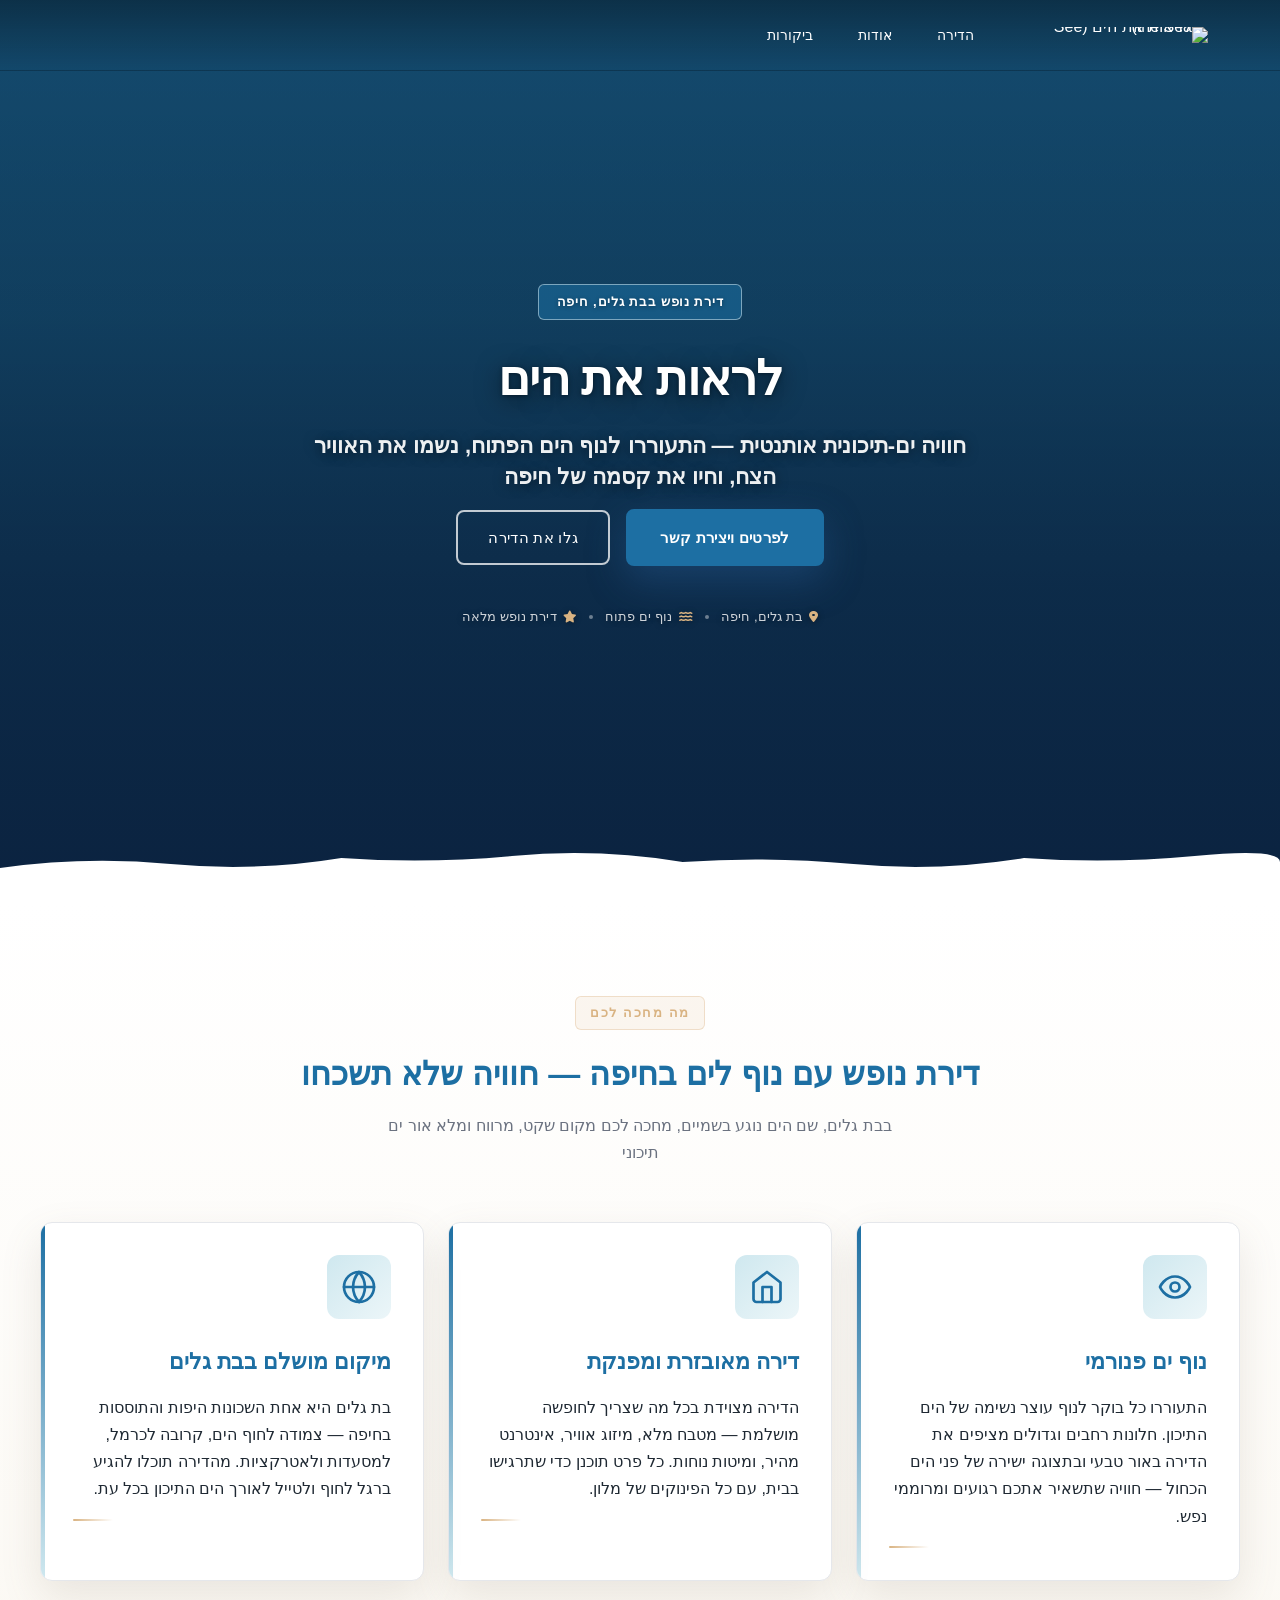
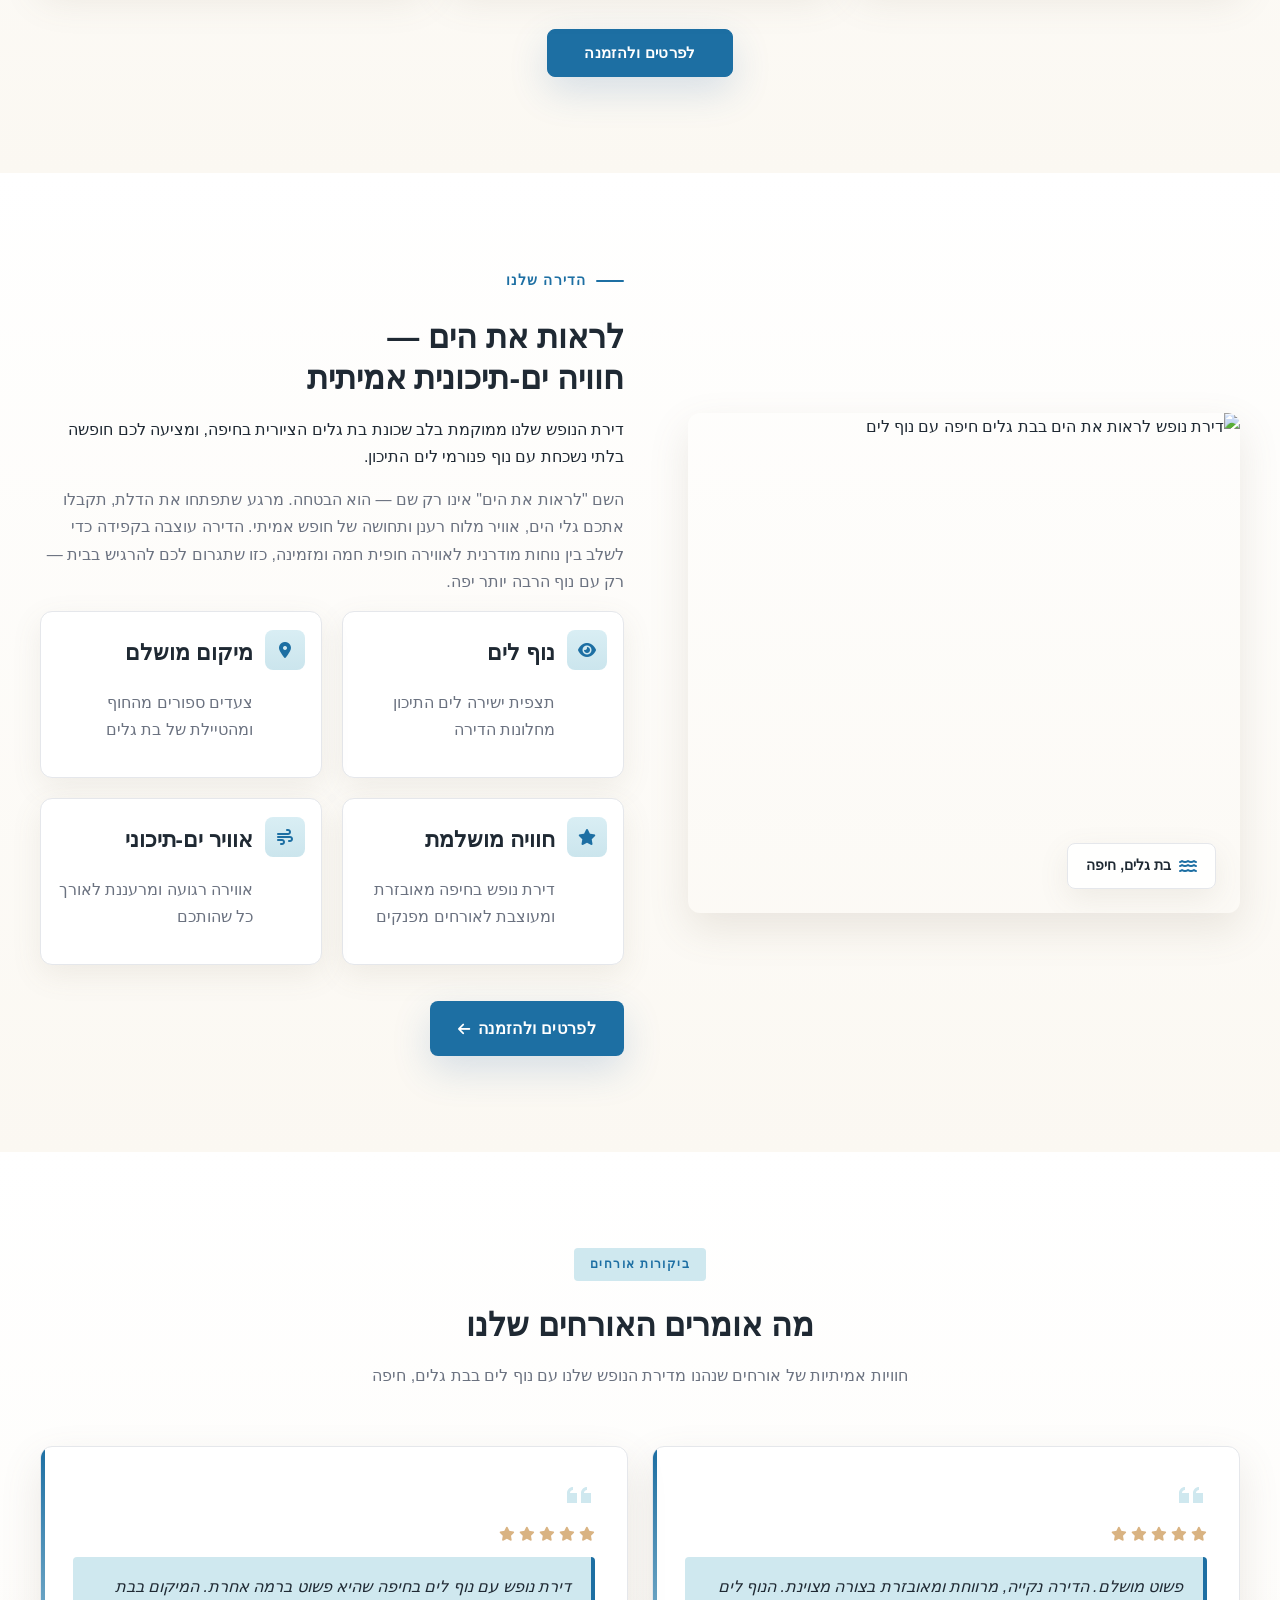
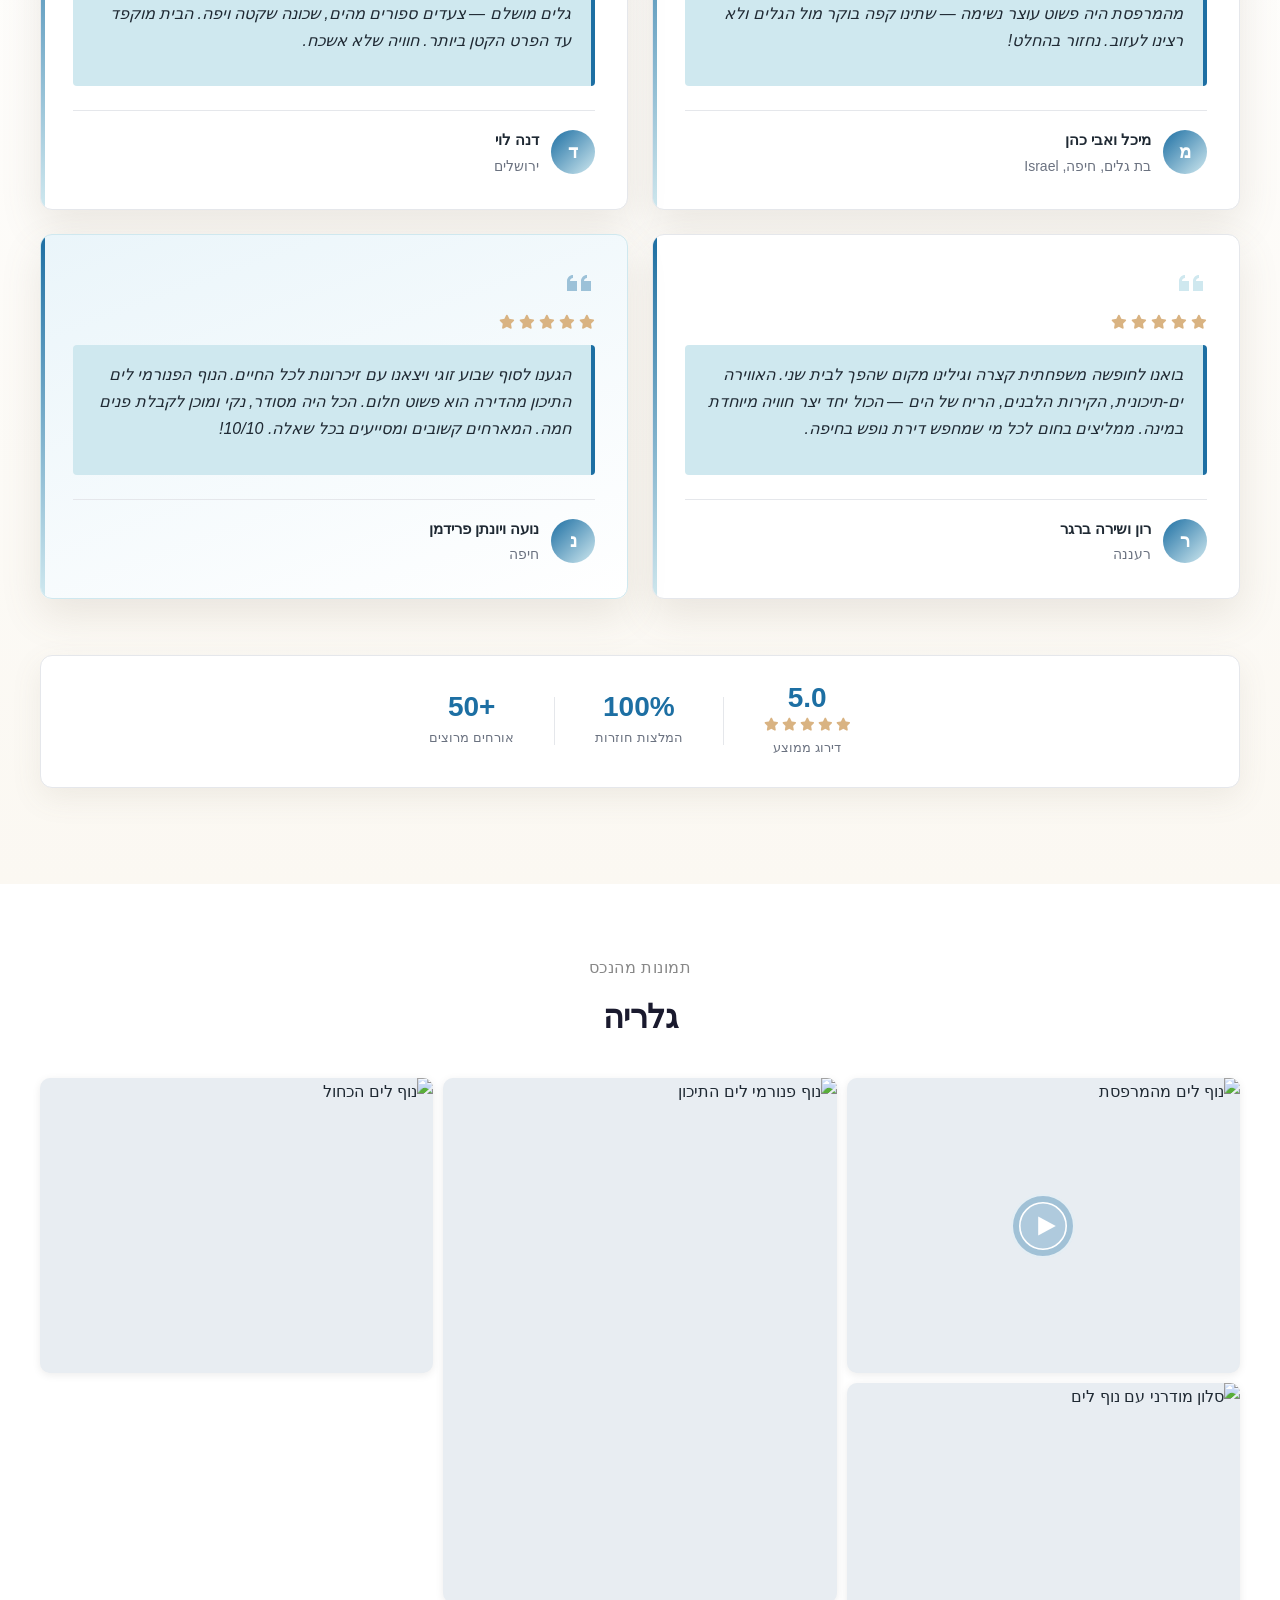
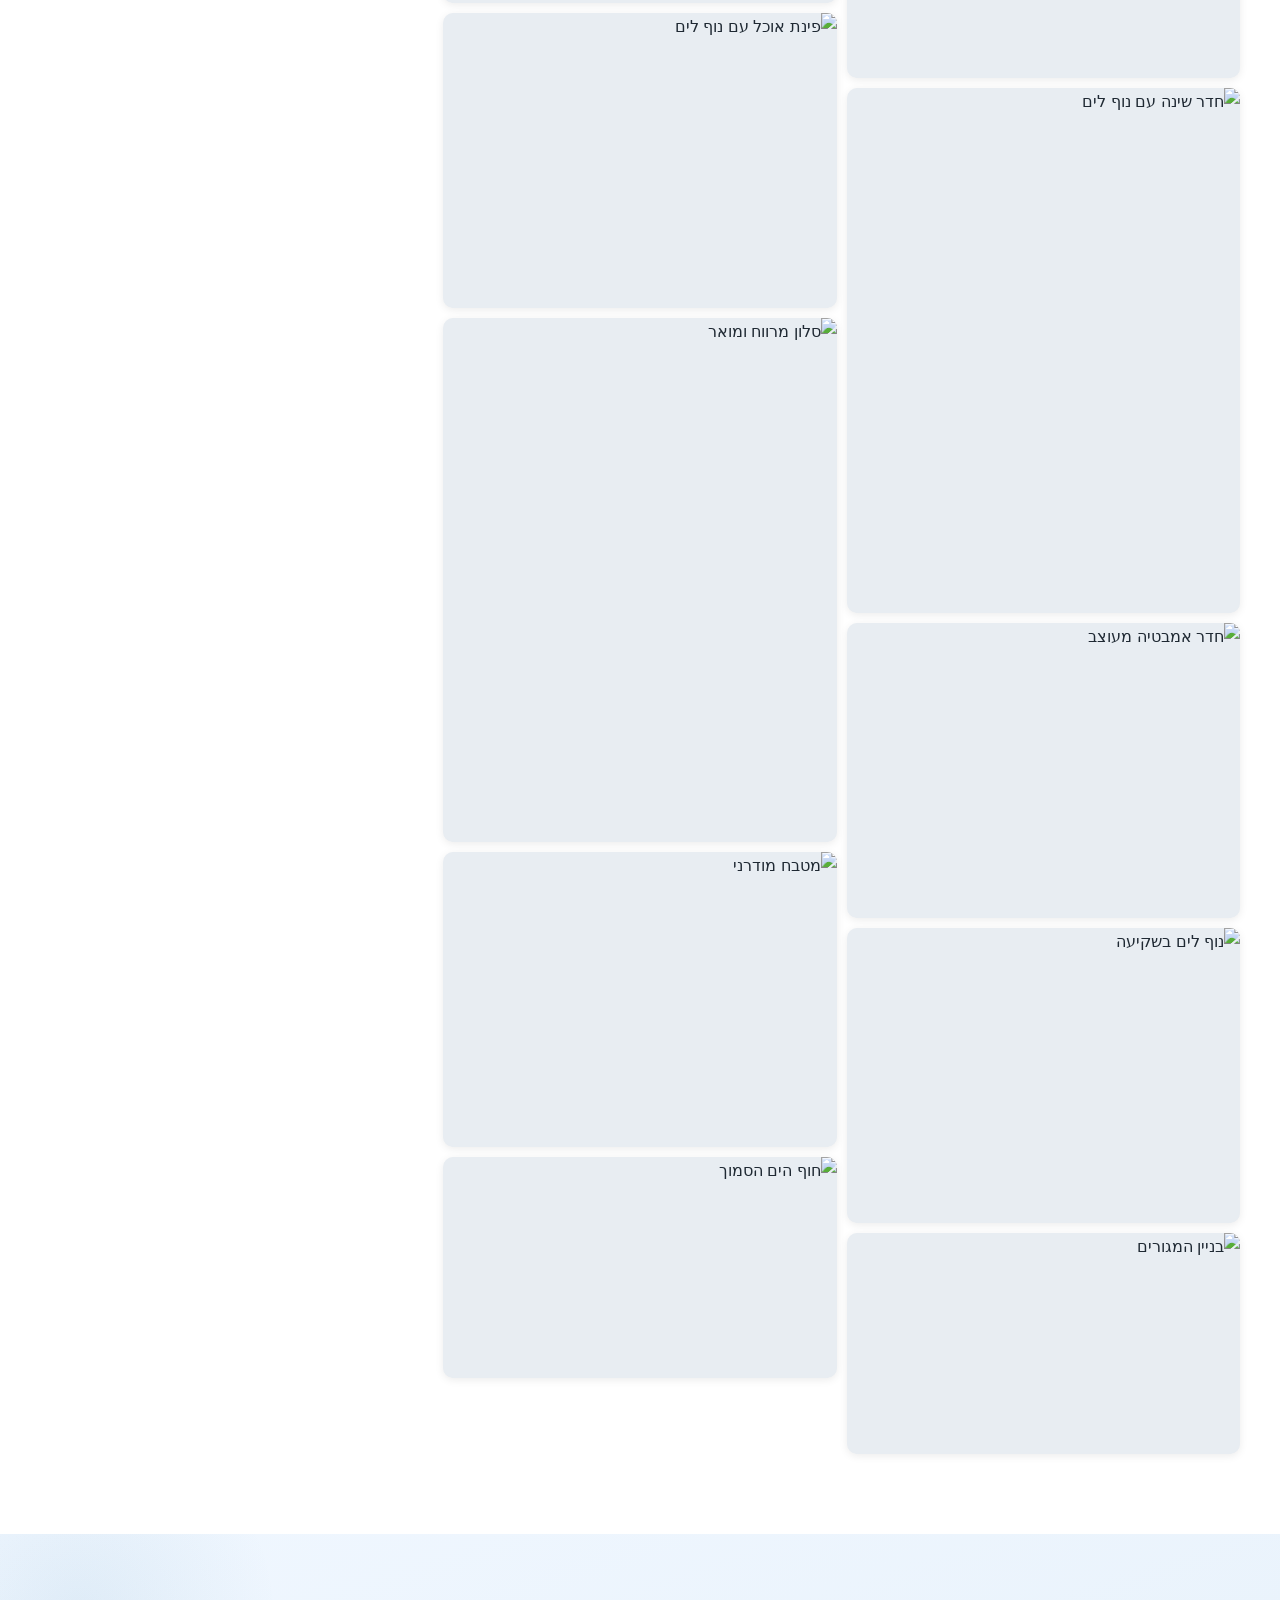
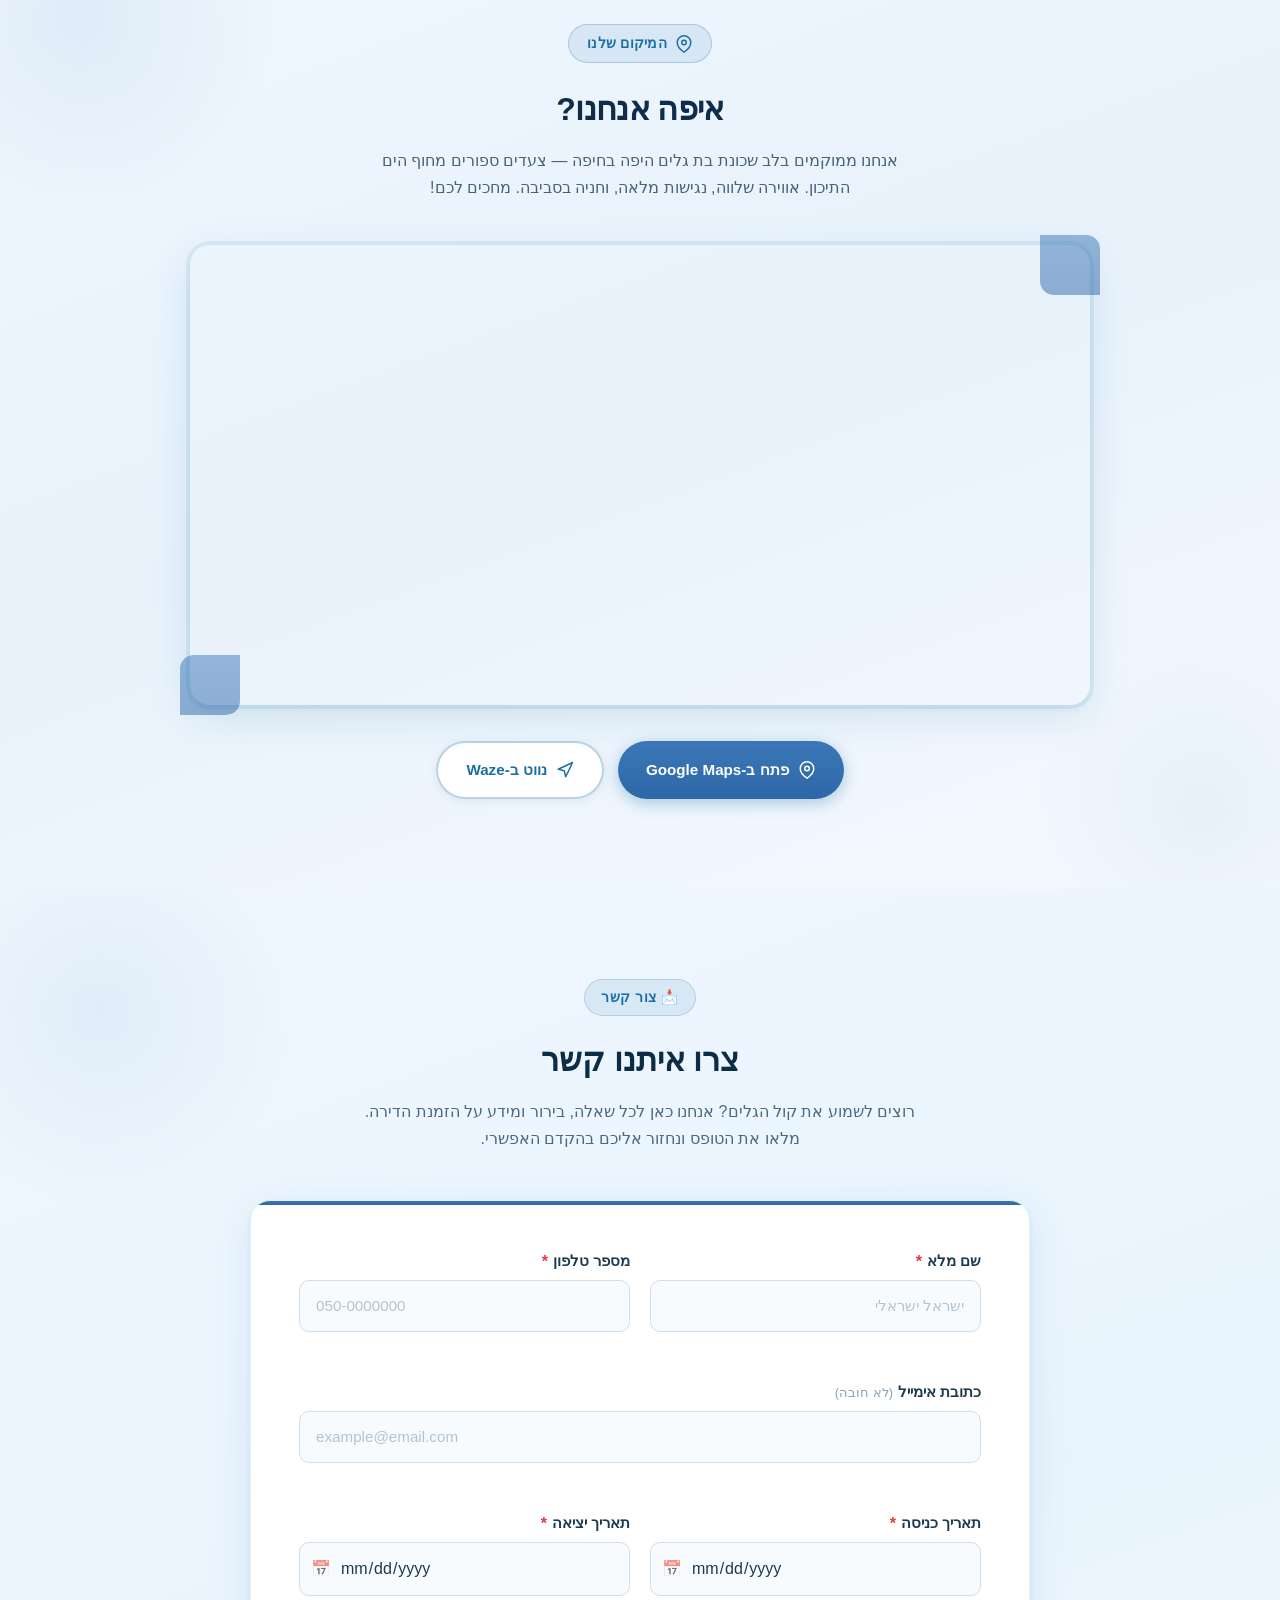
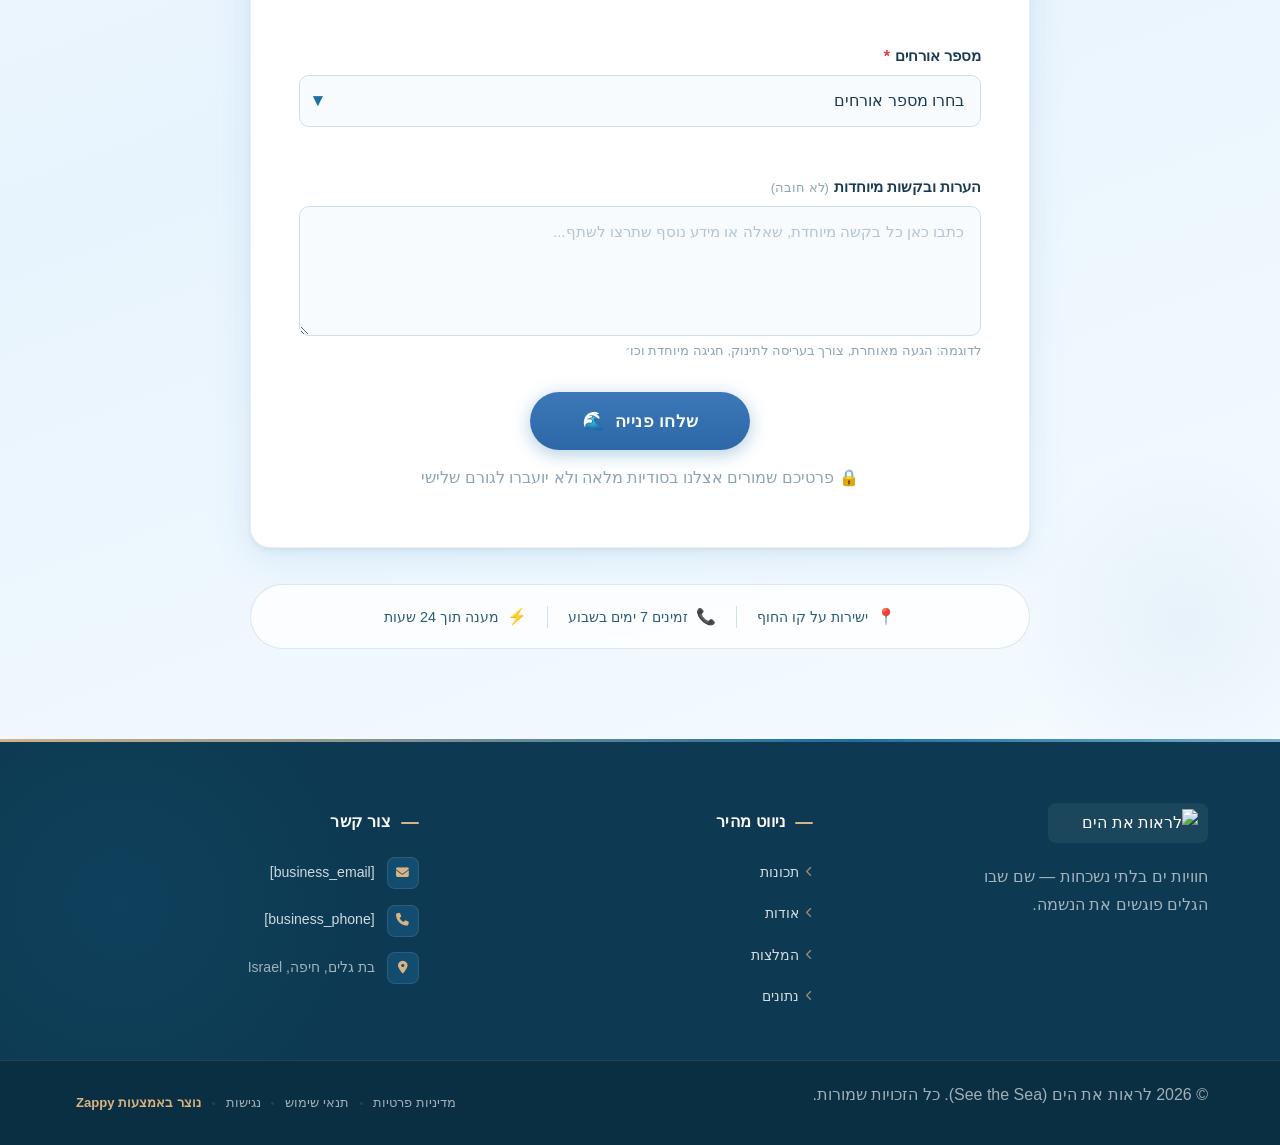
==== commit 14f39607: "Background sync: Progressive GitHub Sync" ====
--- a/index.html
+++ b/index.html
@@ -1110,21 +1110,6 @@
       <div class="gallery-sec__card">
         <img data-image-placeholder="11" alt="נוף לים הכחול" class="gallery-sec__img" src="/assets/image-1776263414932-v63e44.webp?v=1776263414932">
       </div>
-      <div class="gallery-sec__card gallery-sec__card--tall">
-        <img data-image-placeholder="12" alt="ספה מעוצבת בסלון" class="gallery-sec__img">
-      </div>
-      <div class="gallery-sec__card">
-        <img data-image-placeholder="13" alt="מרפסת עם כיסאות נוח" class="gallery-sec__img">
-      </div>
-      <div class="gallery-sec__card gallery-sec__card--tall">
-        <img data-image-placeholder="14" alt="עיצוב פנים יוקרתי" class="gallery-sec__img">
-      </div>
-      <div class="gallery-sec__card">
-        <img data-image-placeholder="15" alt="פרחים ועיצוב פנים" class="gallery-sec__img">
-      </div>
-      <div class="gallery-sec__card gallery-sec__card--short">
-        <img data-image-placeholder="16" alt="נוף לים בשקיעה" class="gallery-sec__img">
-      </div>
     </div>
   </div>
 </section>
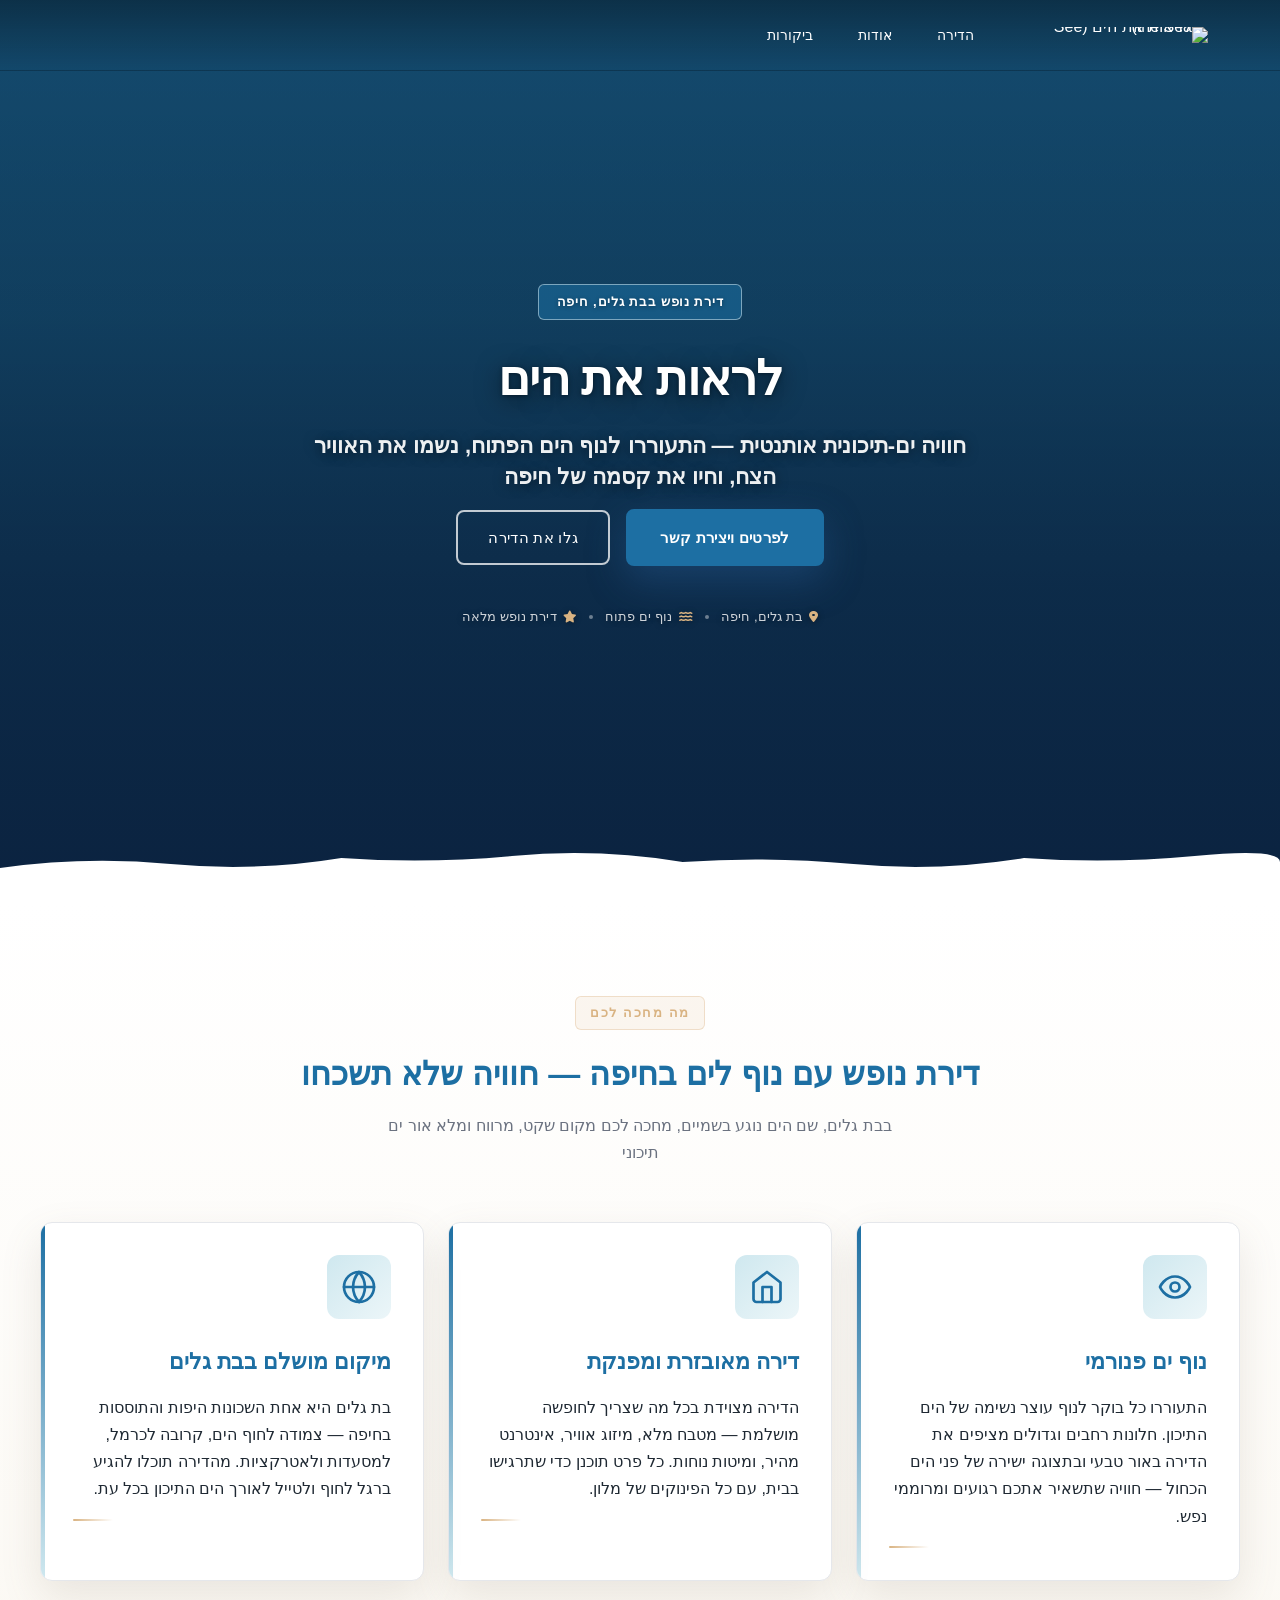
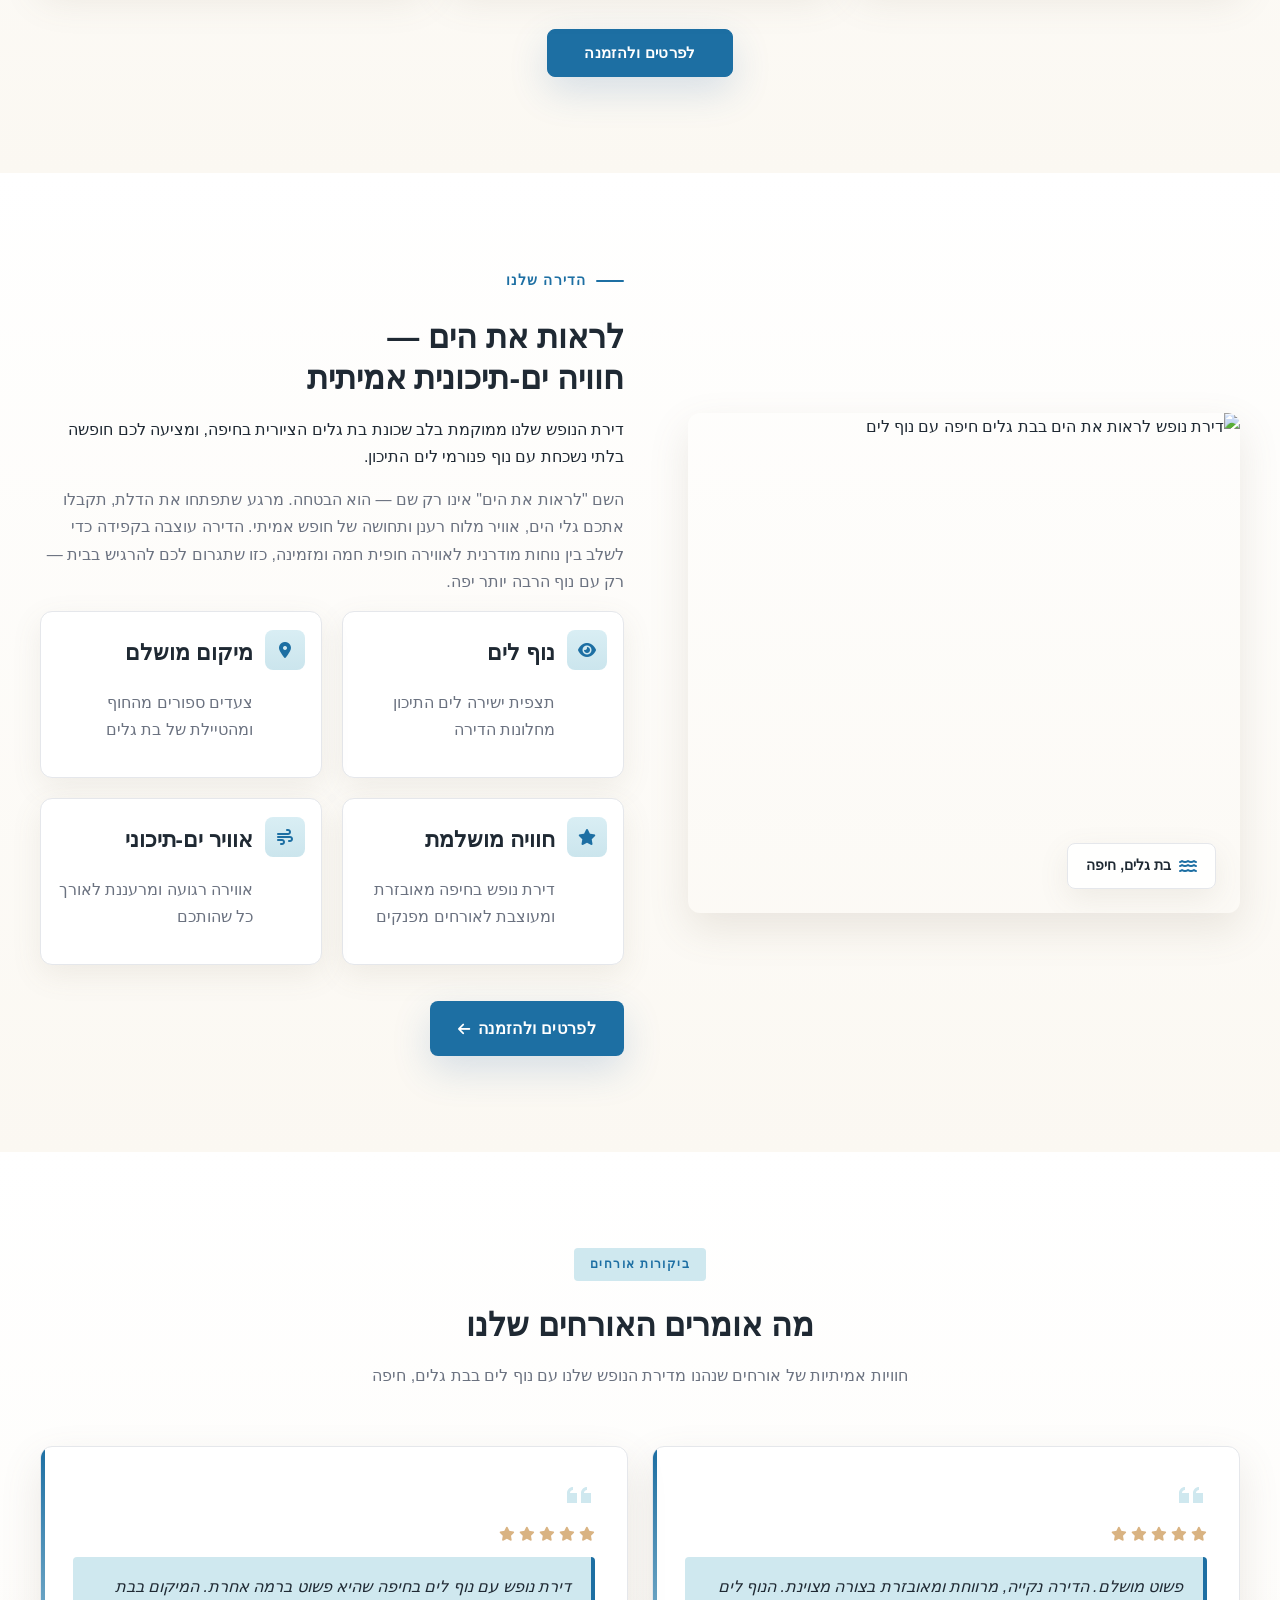
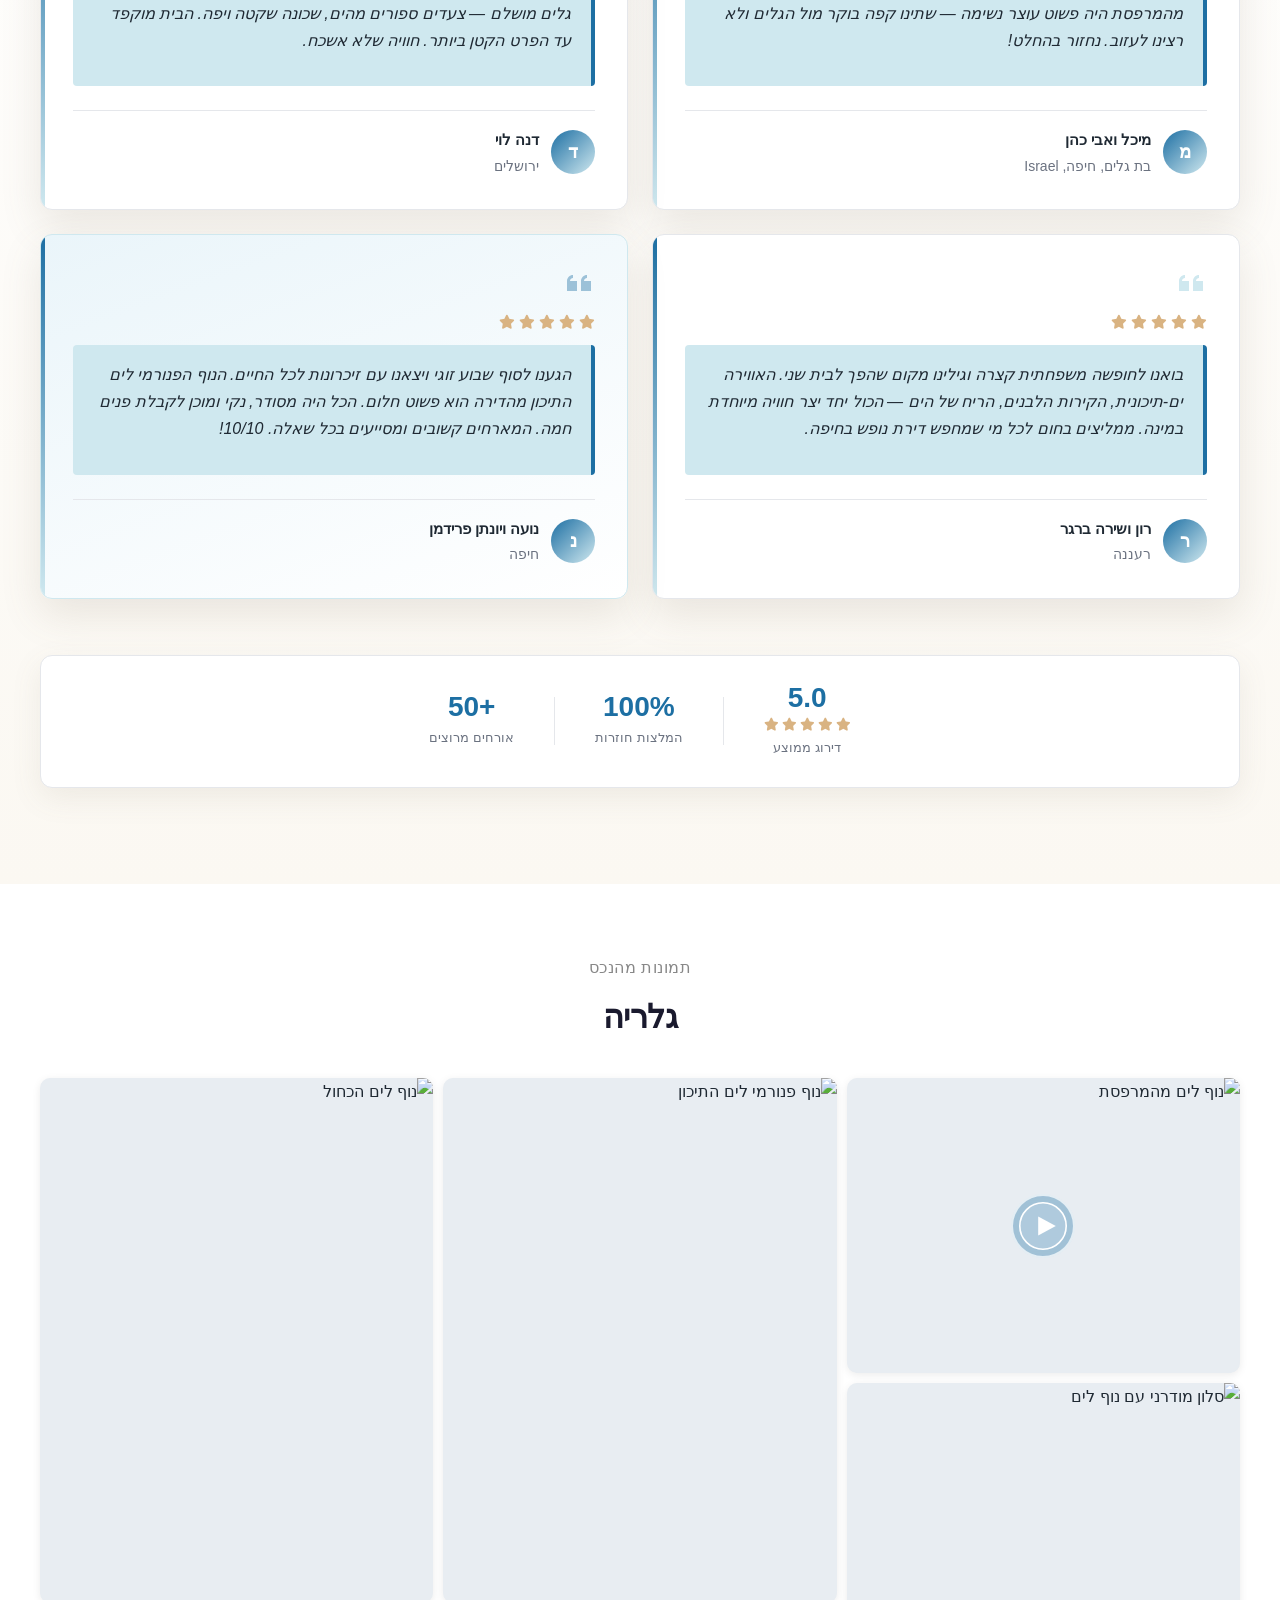
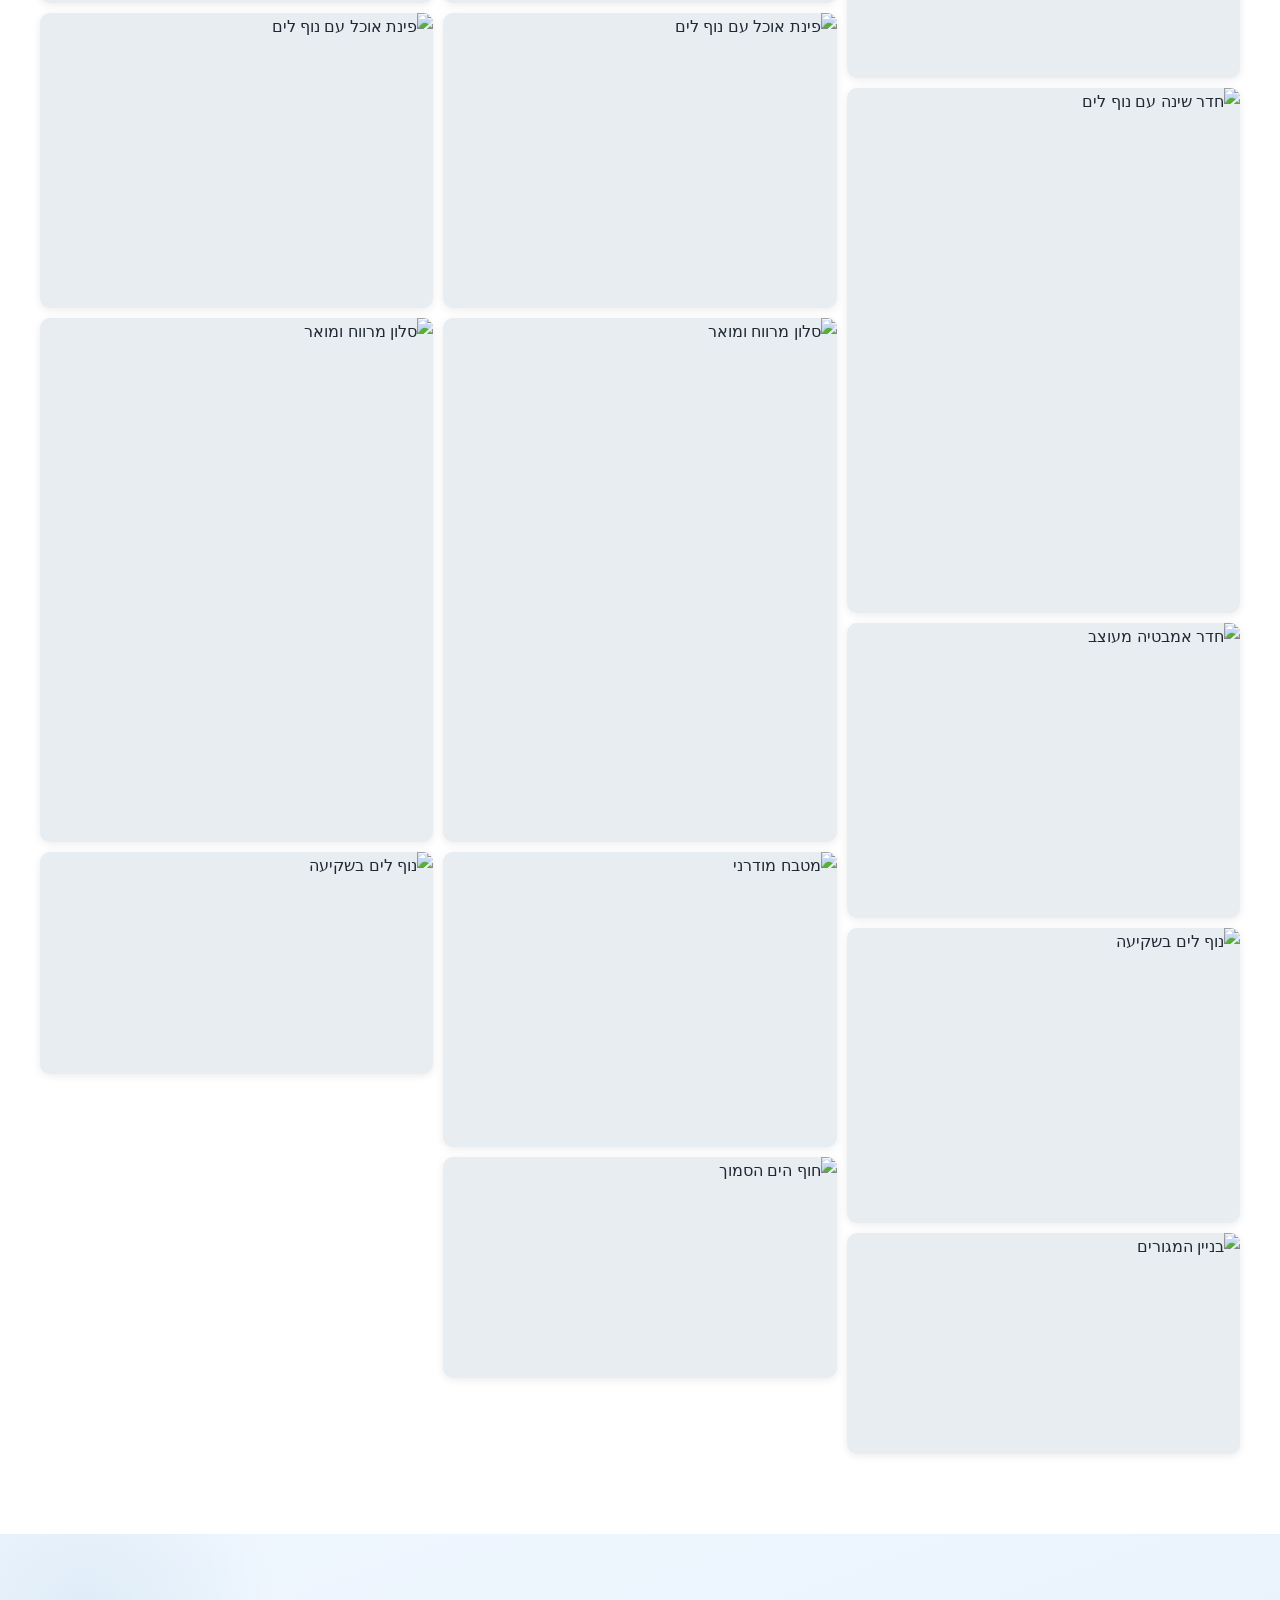
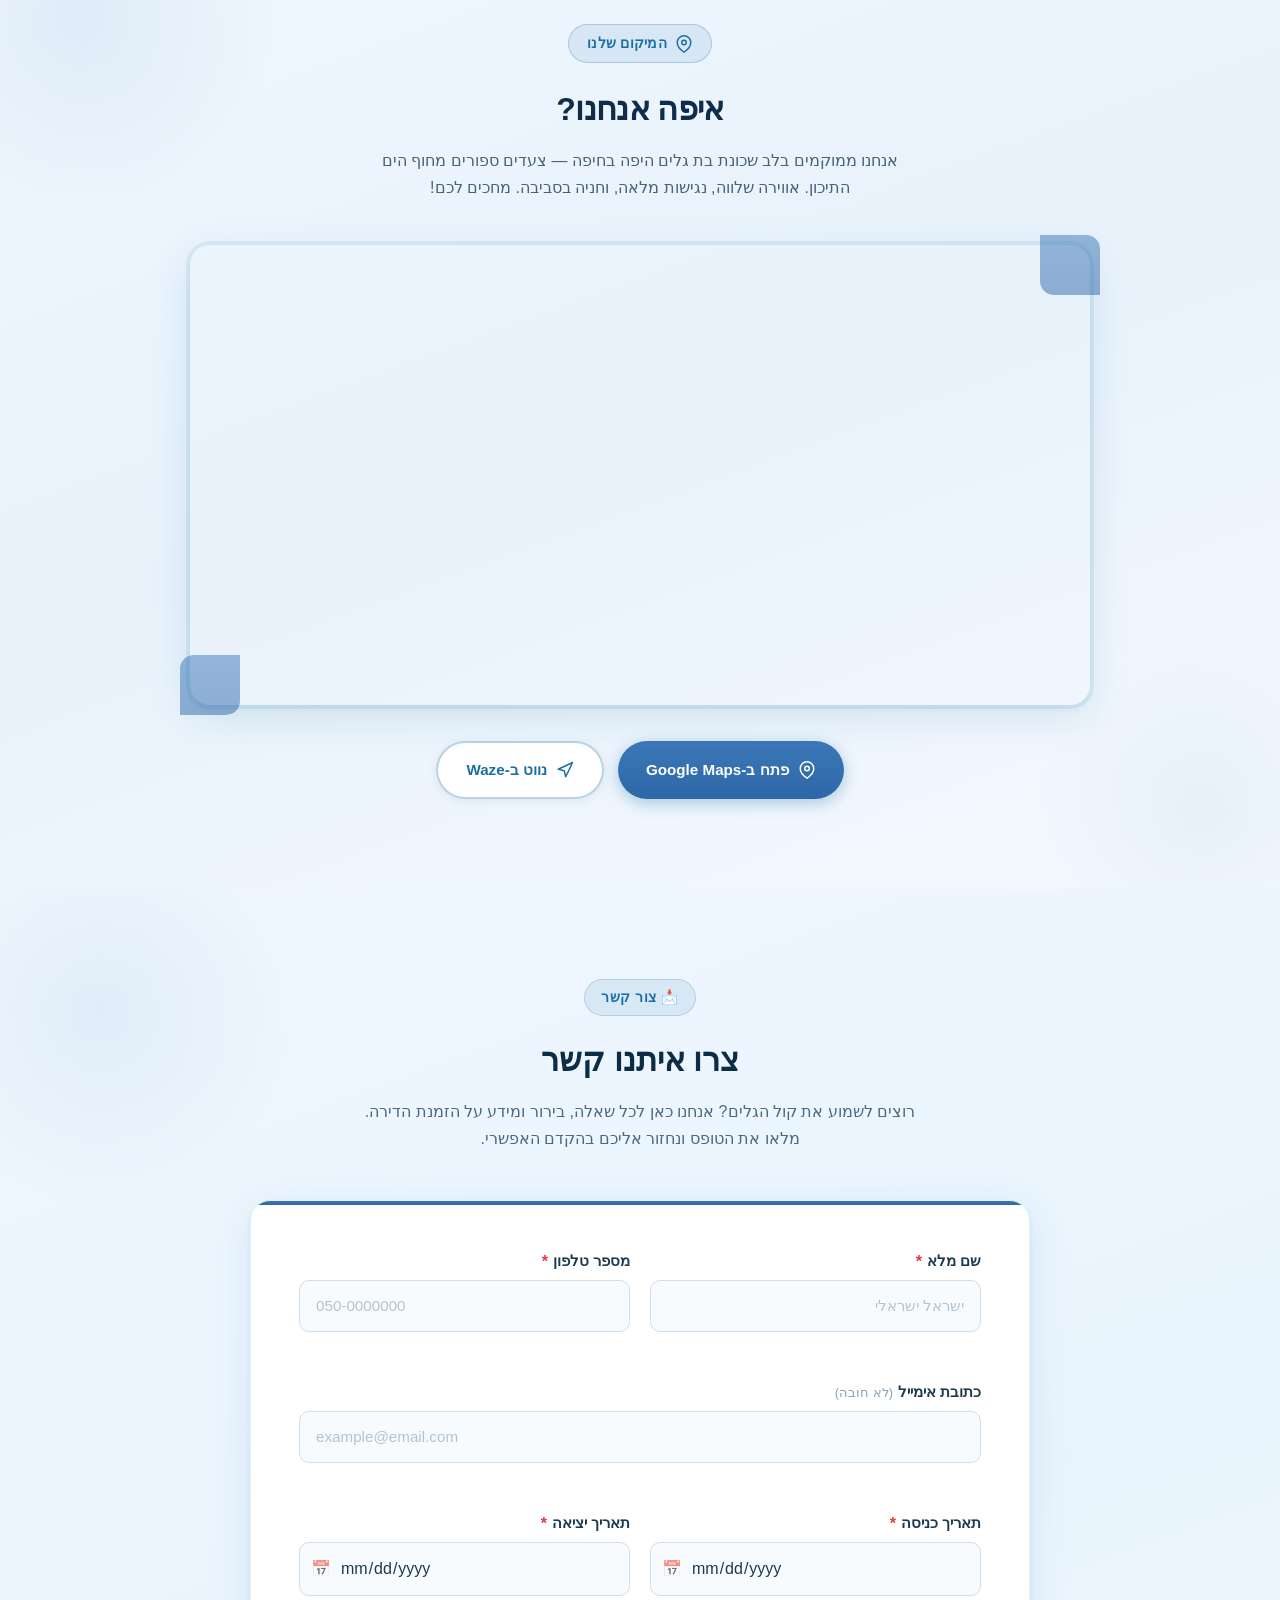
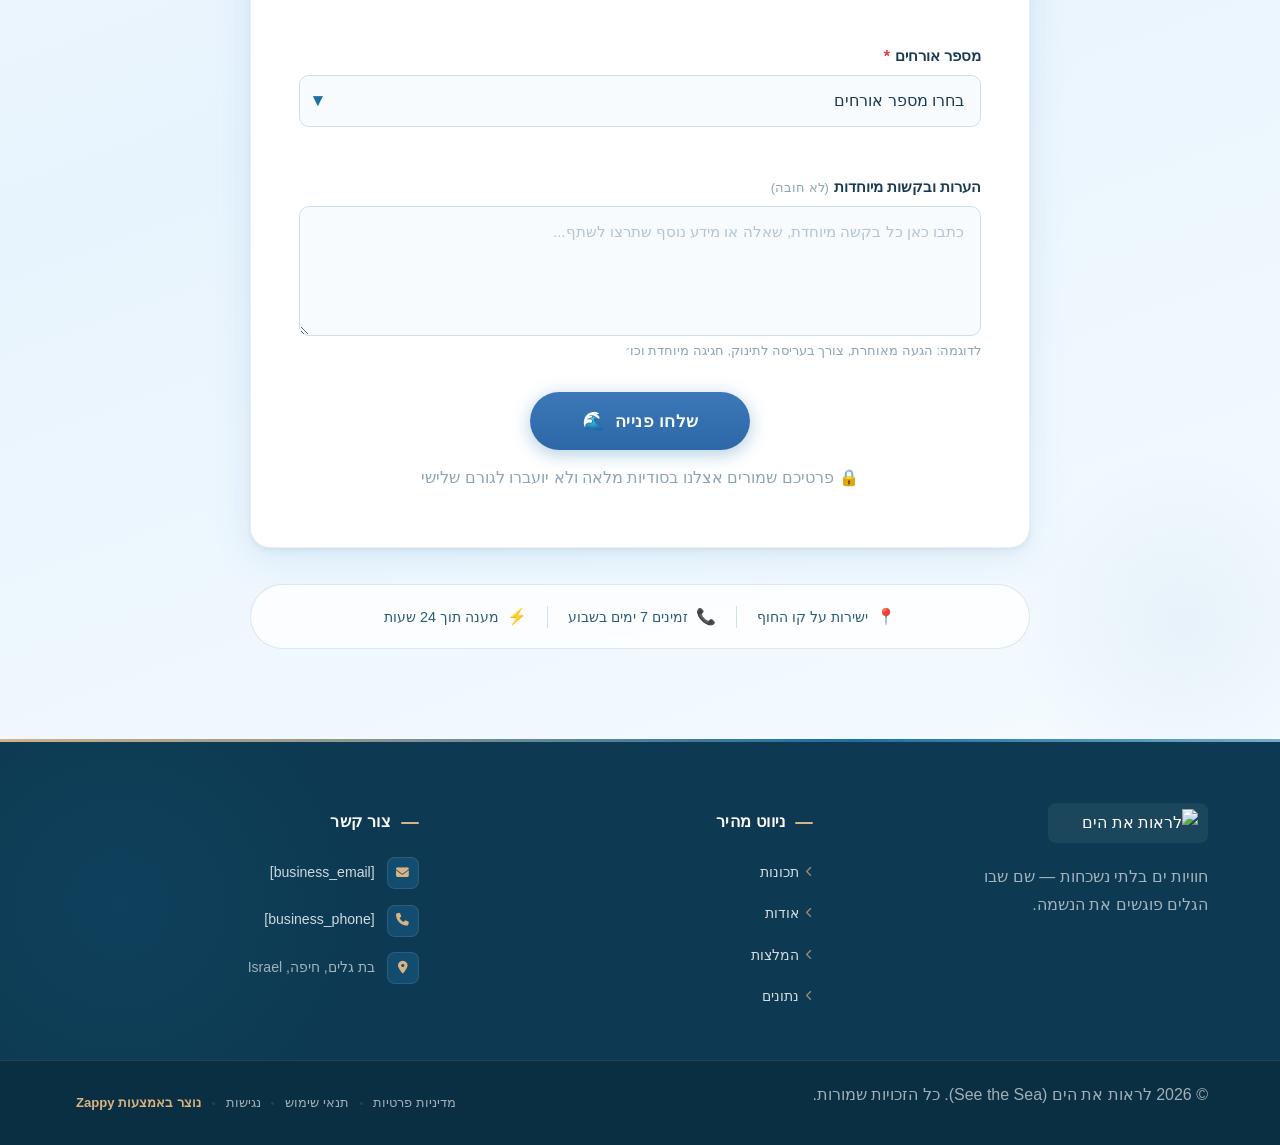
==== commit e0aa4296: "Background sync: Progressive GitHub Sync" ====
--- a/index.html
+++ b/index.html
@@ -1107,8 +1107,17 @@
 
     <!-- Column 3 -->
     <div class="gallery-sec__col">
+      <div class="gallery-sec__card gallery-sec__card--tall">
+        <img data-image-placeholder="11" alt="נוף לים הכחול" class="gallery-sec__img" src="/assets/image-1776263414932-v63e44.webp?v=1776263414932">
+      </div>
       <div class="gallery-sec__card">
-        <img data-image-placeholder="11" alt="נוף לים הכחול" class="gallery-sec__img" src="/assets/image-1776263414932-v63e44.webp?v=1776263414932">
+        <img data-image-placeholder="7b" alt="פינת אוכל עם נוף לים" class="gallery-sec__img" src="/assets/image-1776263324526-86wyi8.webp?v=1776263324526">
+      </div>
+      <div class="gallery-sec__card gallery-sec__card--tall">
+        <img data-image-placeholder="8b" alt="סלון מרווח ומואר" class="gallery-sec__img" src="/assets/image-1776263346450-cz6foe.webp?v=1776263346450">
+      </div>
+      <div class="gallery-sec__card gallery-sec__card--short">
+        <img data-image-placeholder="4b" alt="נוף לים בשקיעה" class="gallery-sec__img" src="/assets/image-1776263246867-qml54i.webp?v=1776263246867">
       </div>
     </div>
   </div>
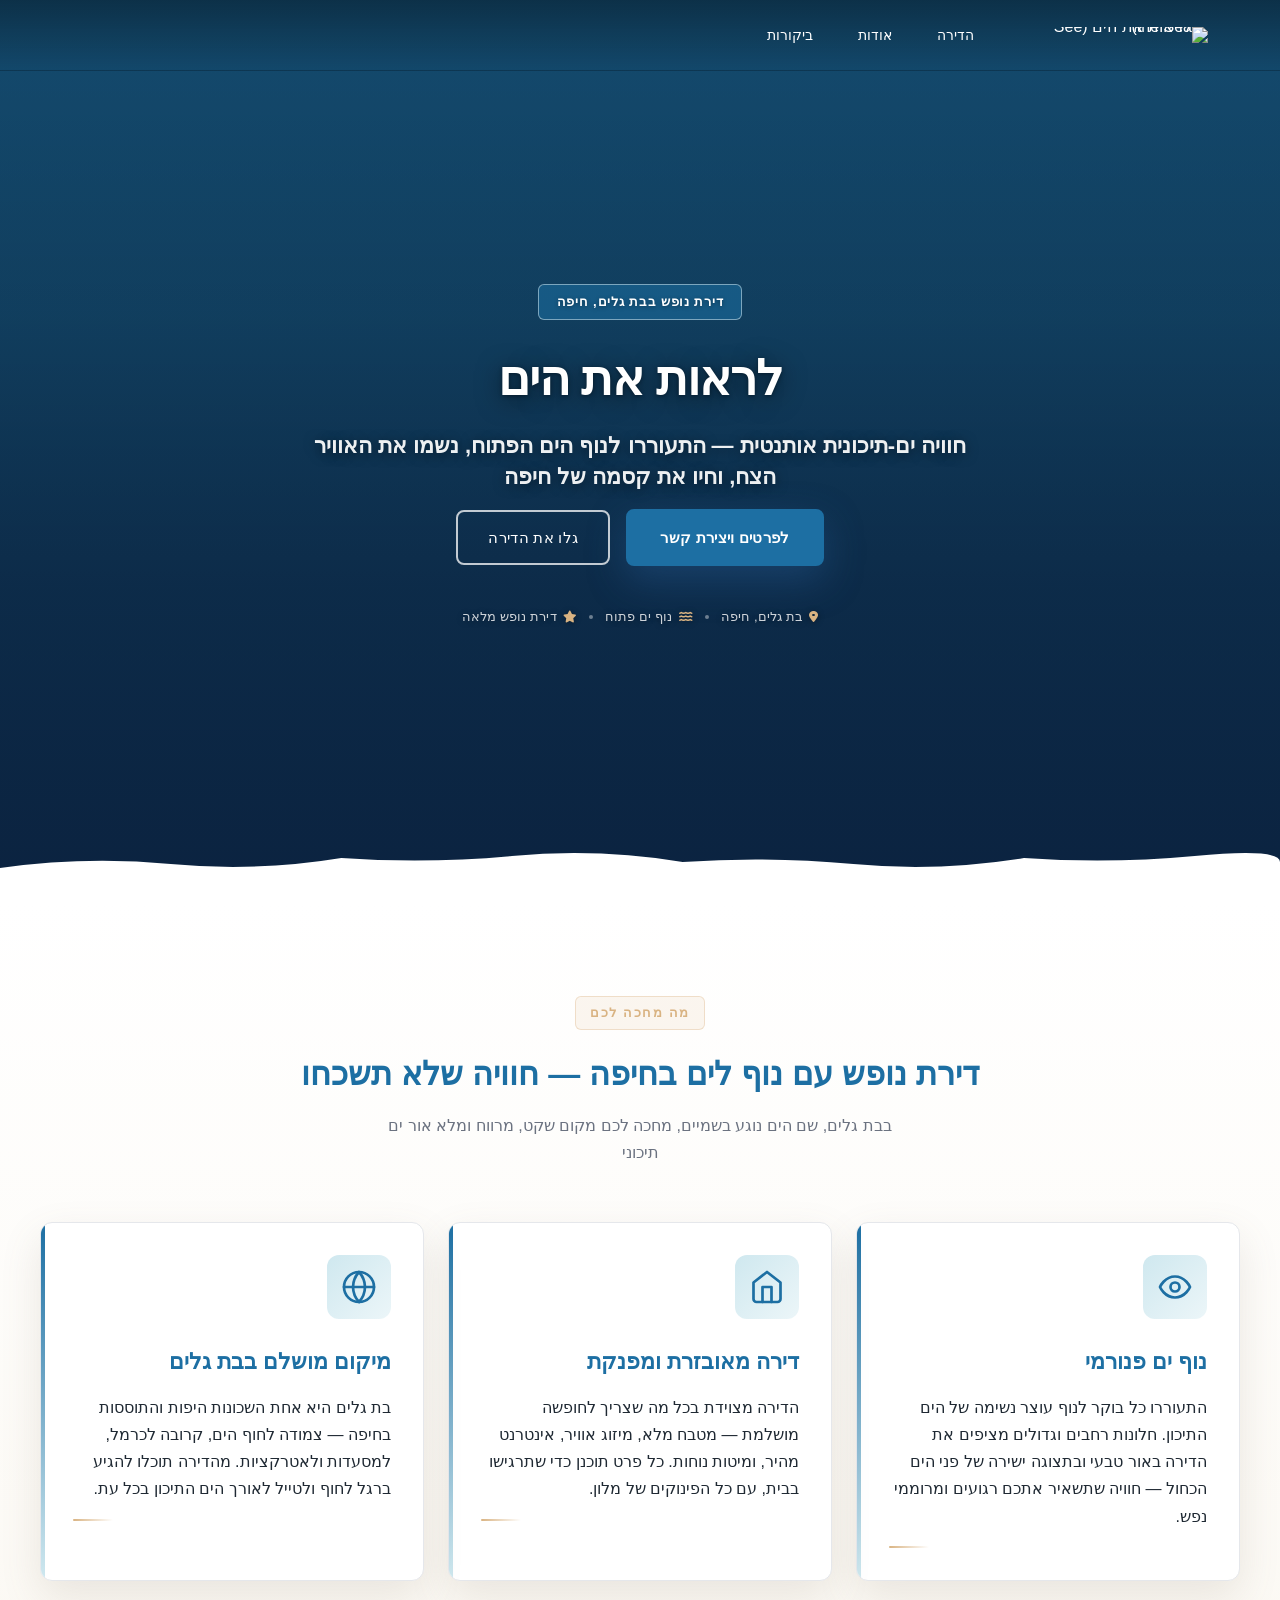
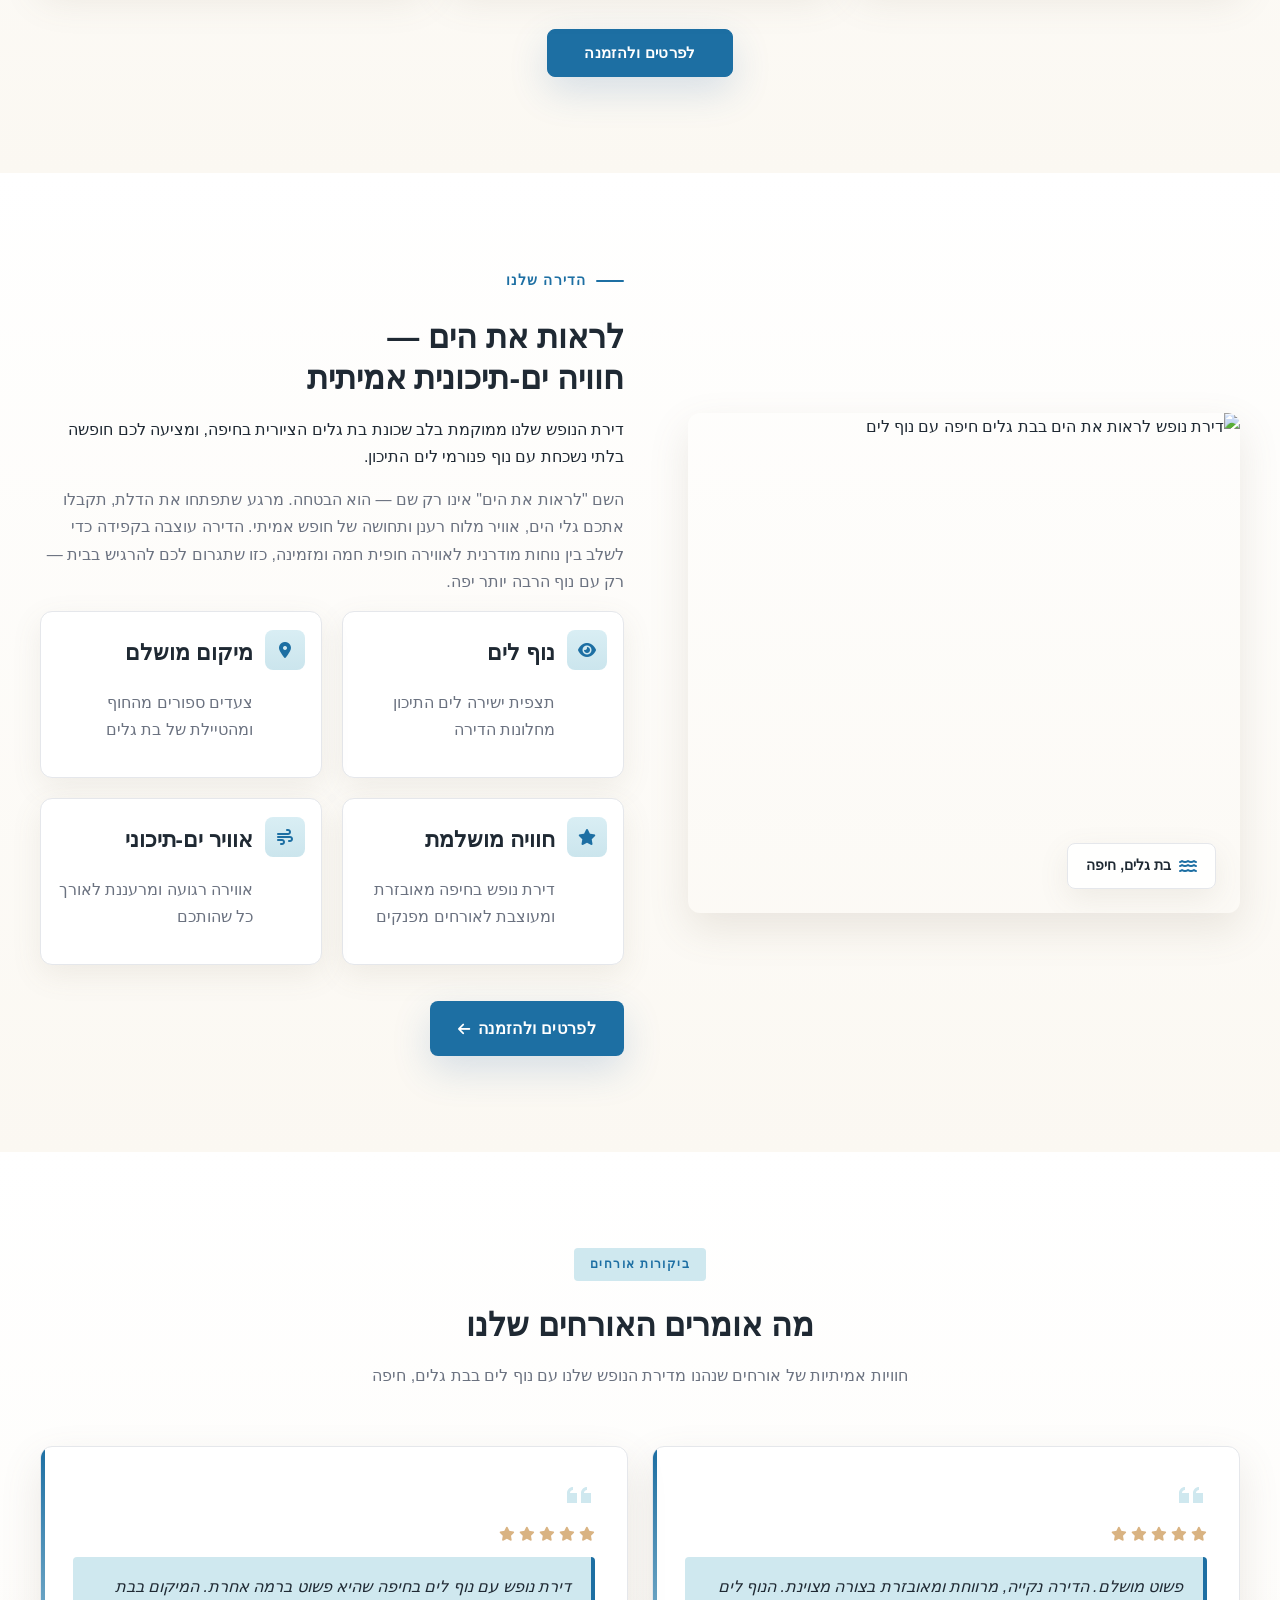
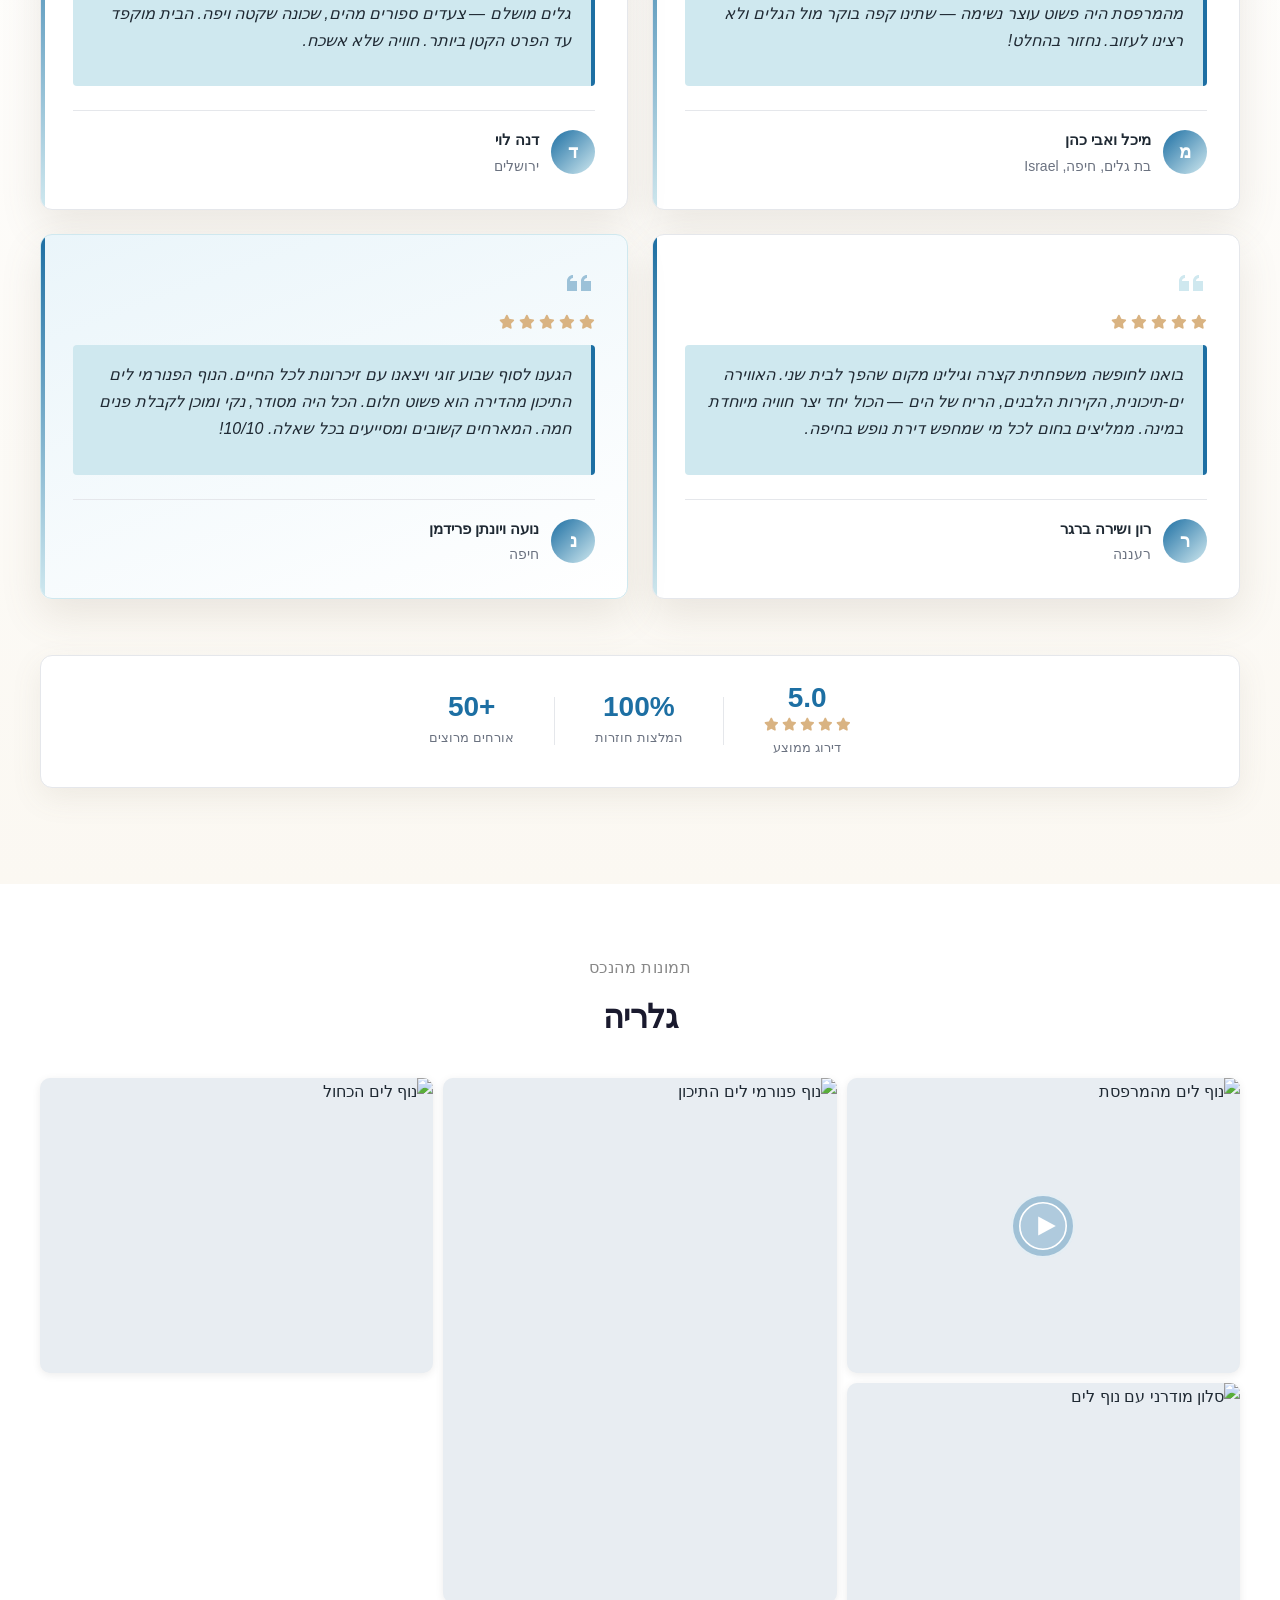
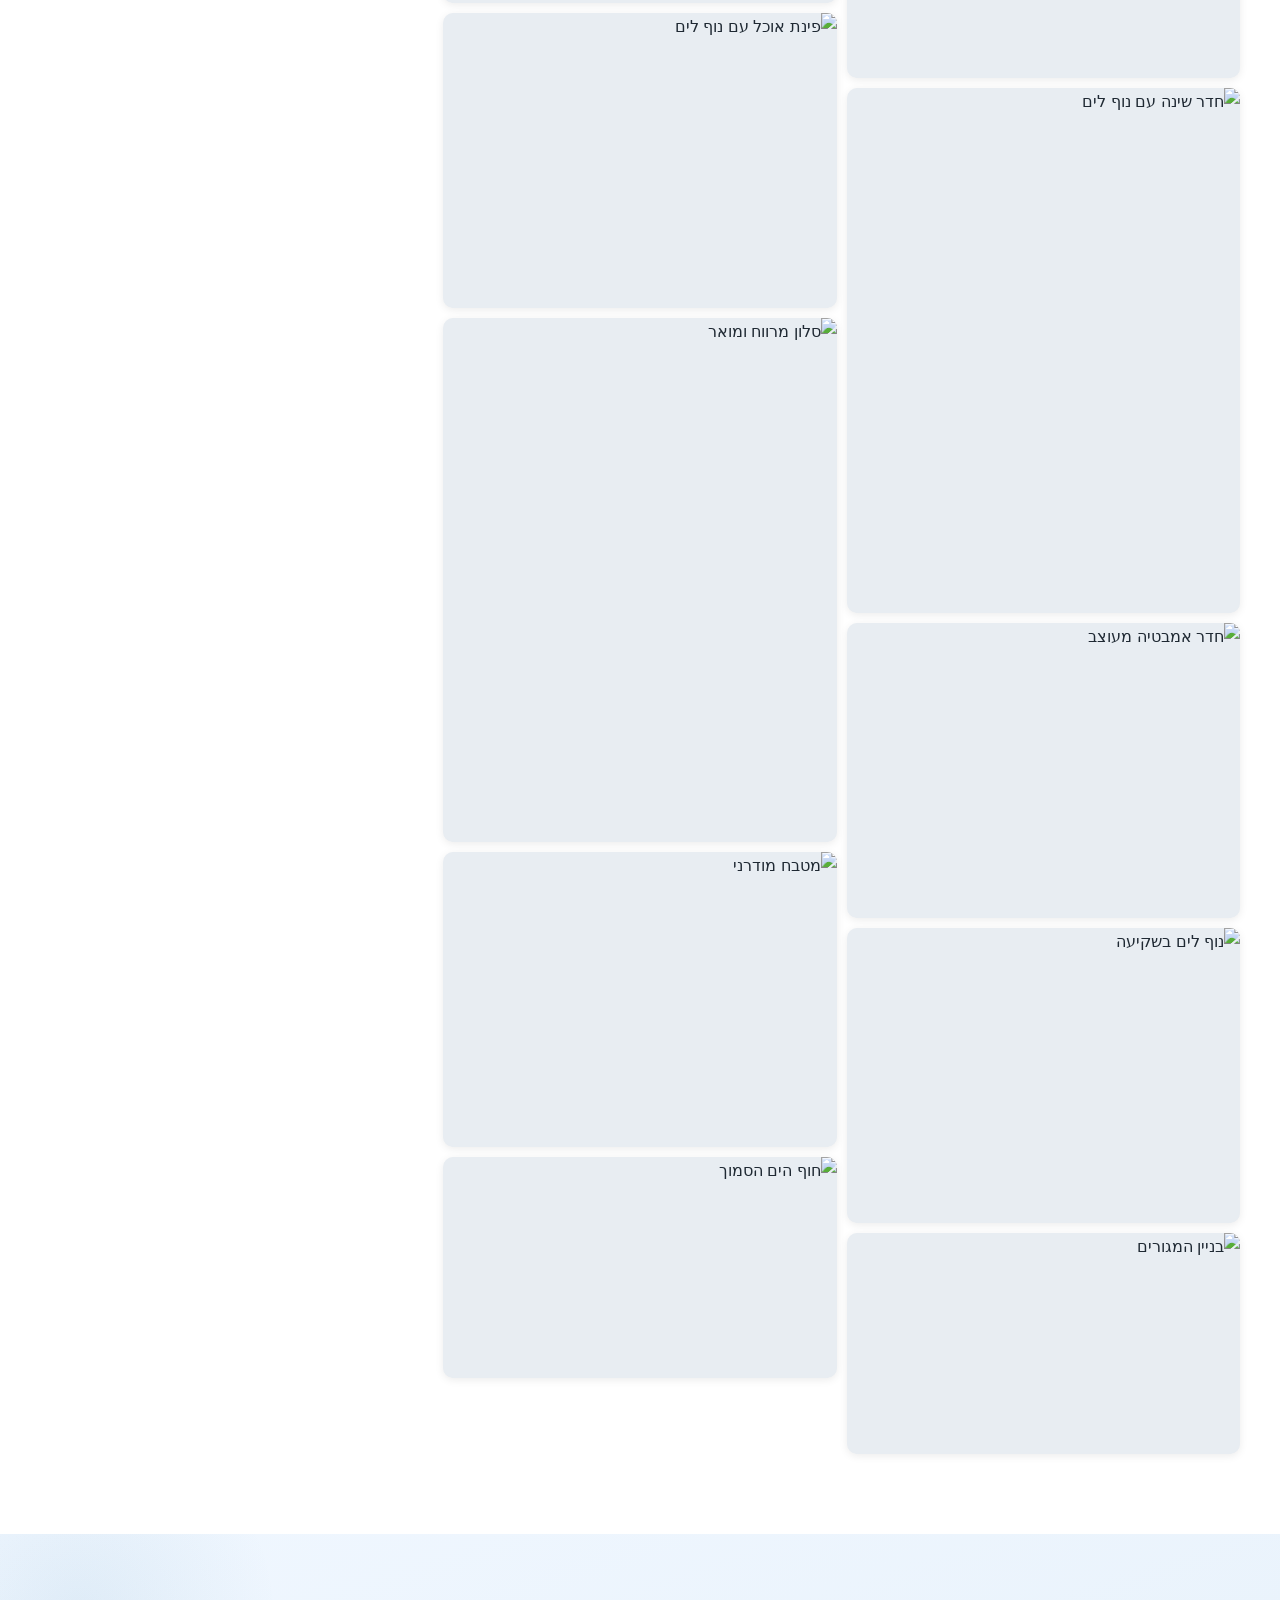
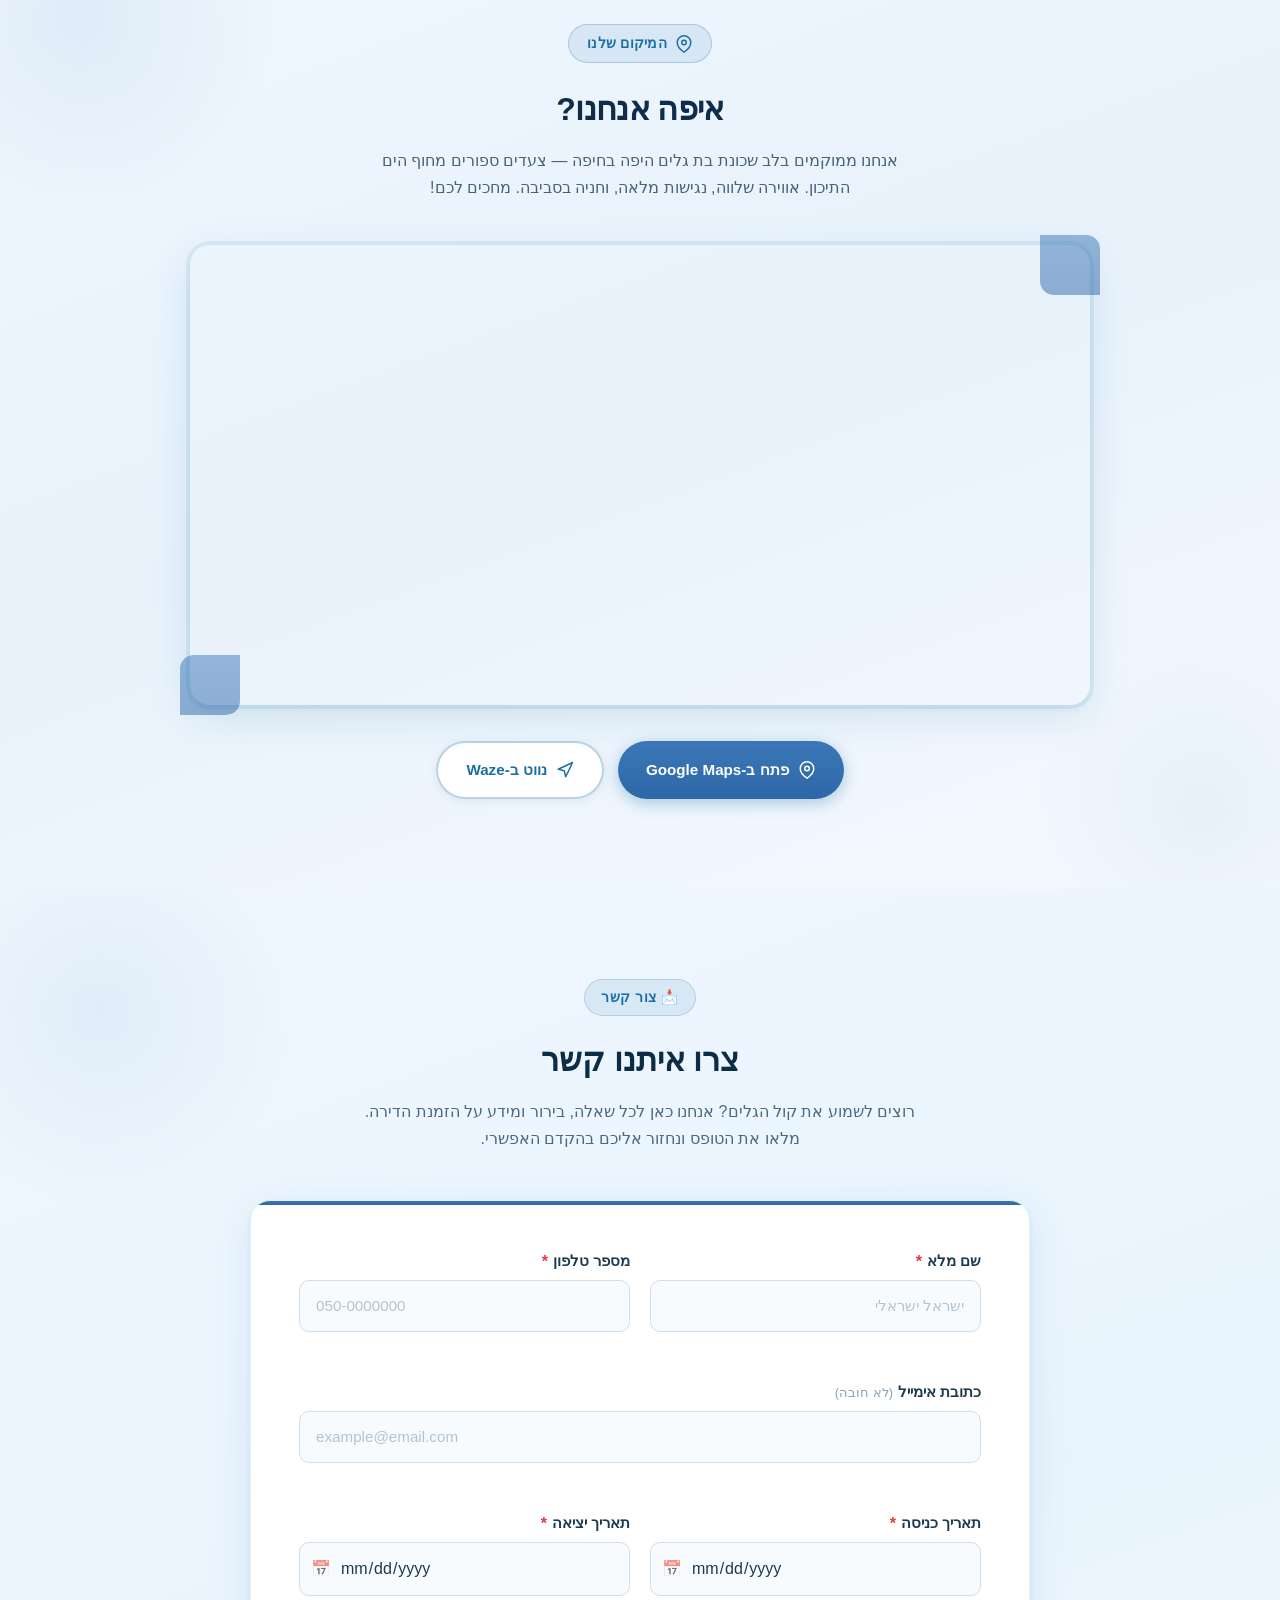
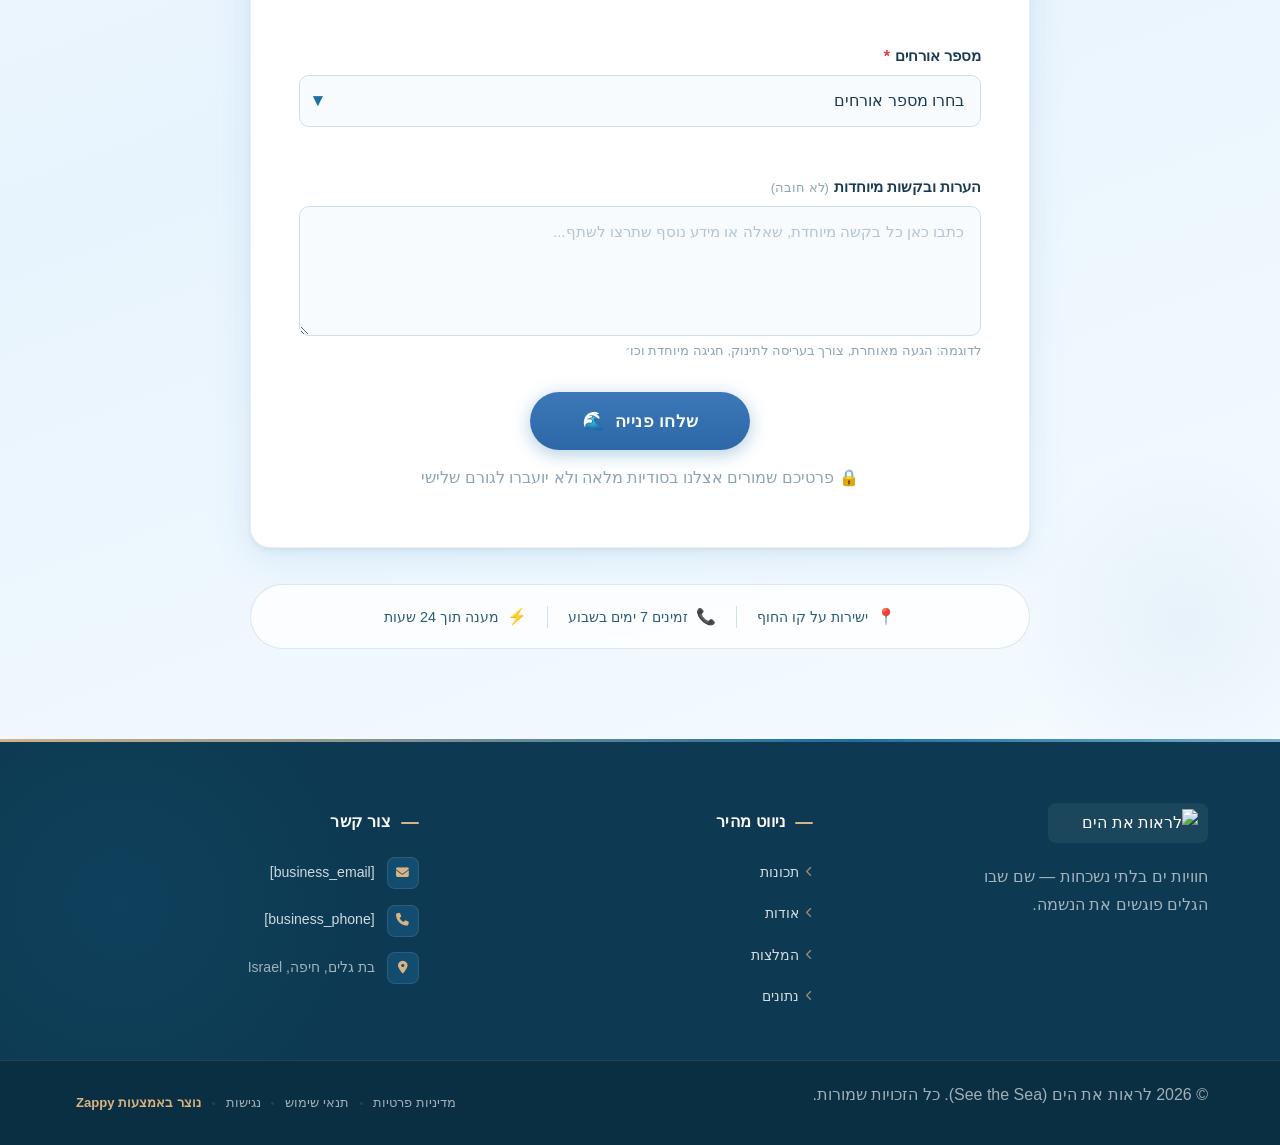
==== commit f6907474: "Background sync: Progressive GitHub Sync" ====
--- a/index.html
+++ b/index.html
@@ -1107,17 +1107,8 @@
 
     <!-- Column 3 -->
     <div class="gallery-sec__col">
-      <div class="gallery-sec__card gallery-sec__card--tall">
+      <div class="gallery-sec__card">
         <img data-image-placeholder="11" alt="נוף לים הכחול" class="gallery-sec__img" src="/assets/image-1776263414932-v63e44.webp?v=1776263414932">
-      </div>
-      <div class="gallery-sec__card">
-        <img data-image-placeholder="7b" alt="פינת אוכל עם נוף לים" class="gallery-sec__img" src="/assets/image-1776263324526-86wyi8.webp?v=1776263324526">
-      </div>
-      <div class="gallery-sec__card gallery-sec__card--tall">
-        <img data-image-placeholder="8b" alt="סלון מרווח ומואר" class="gallery-sec__img" src="/assets/image-1776263346450-cz6foe.webp?v=1776263346450">
-      </div>
-      <div class="gallery-sec__card gallery-sec__card--short">
-        <img data-image-placeholder="4b" alt="נוף לים בשקיעה" class="gallery-sec__img" src="/assets/image-1776263246867-qml54i.webp?v=1776263246867">
       </div>
     </div>
   </div>
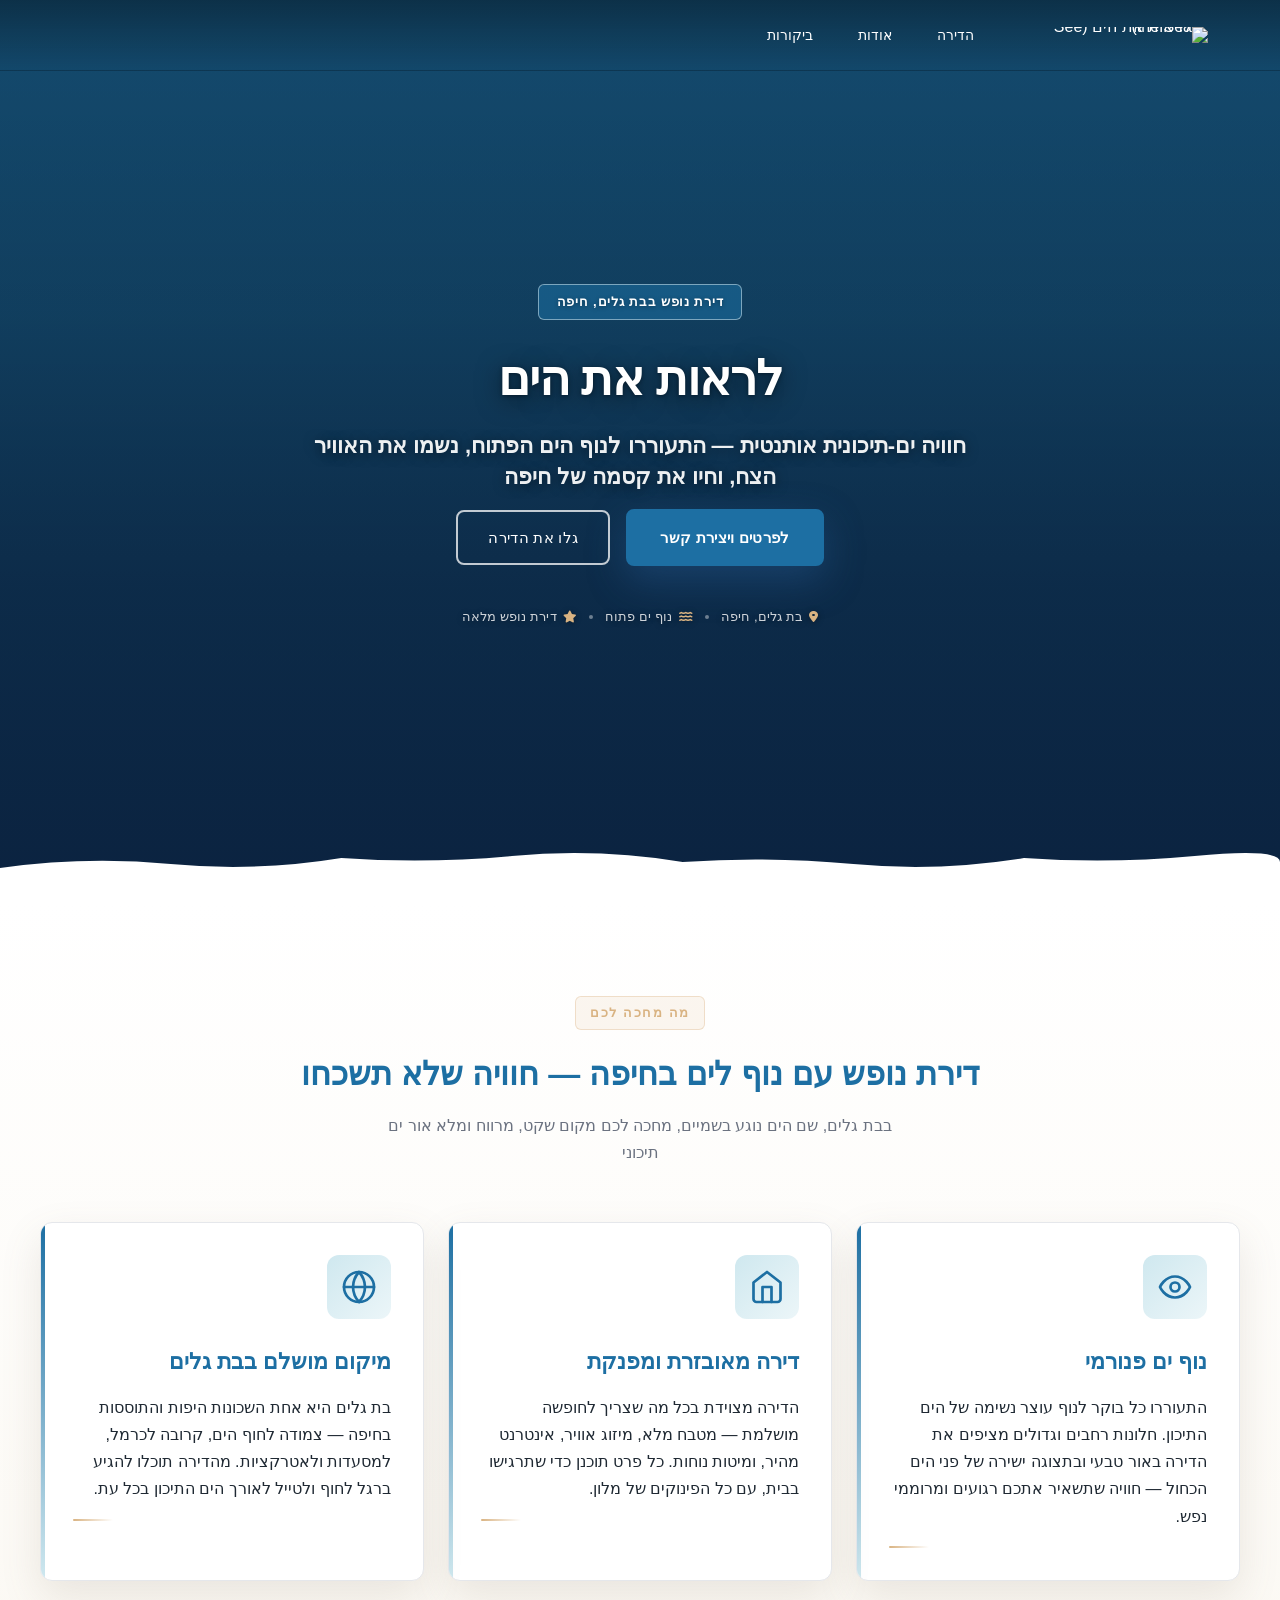
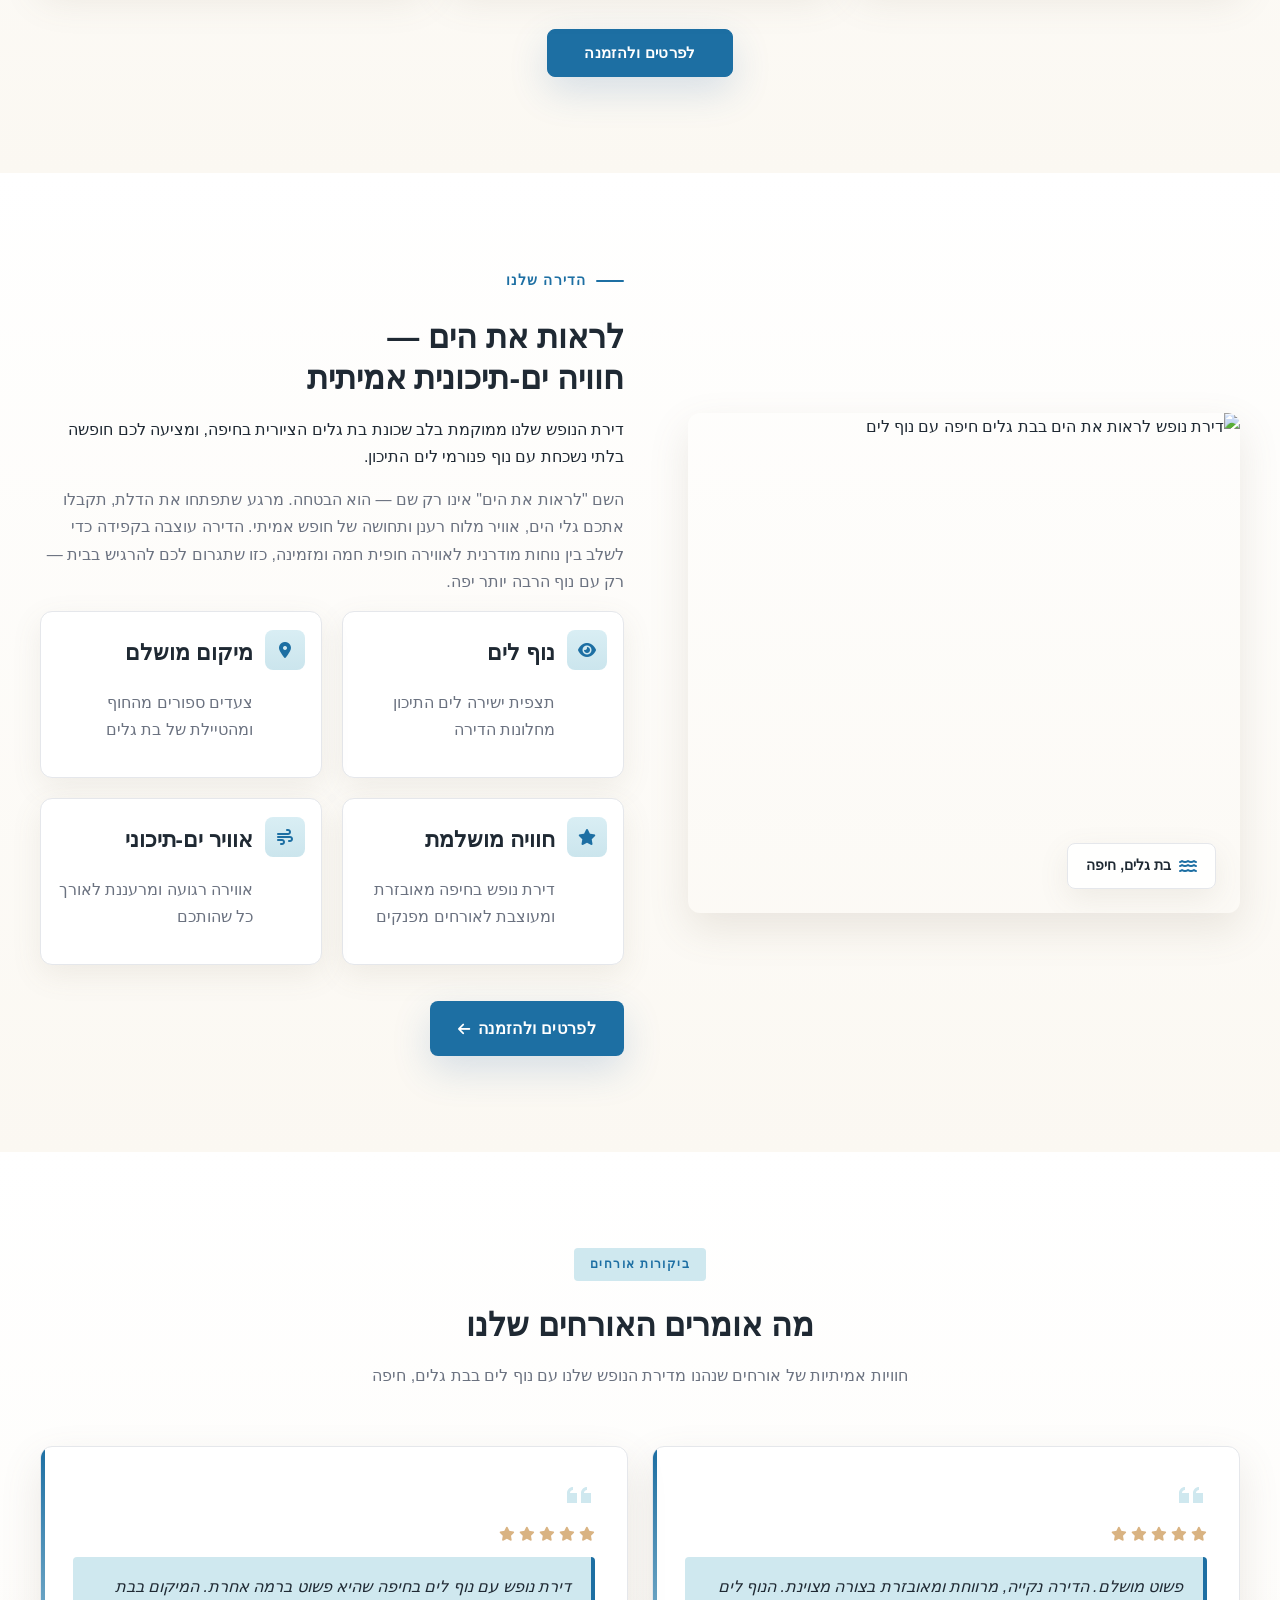
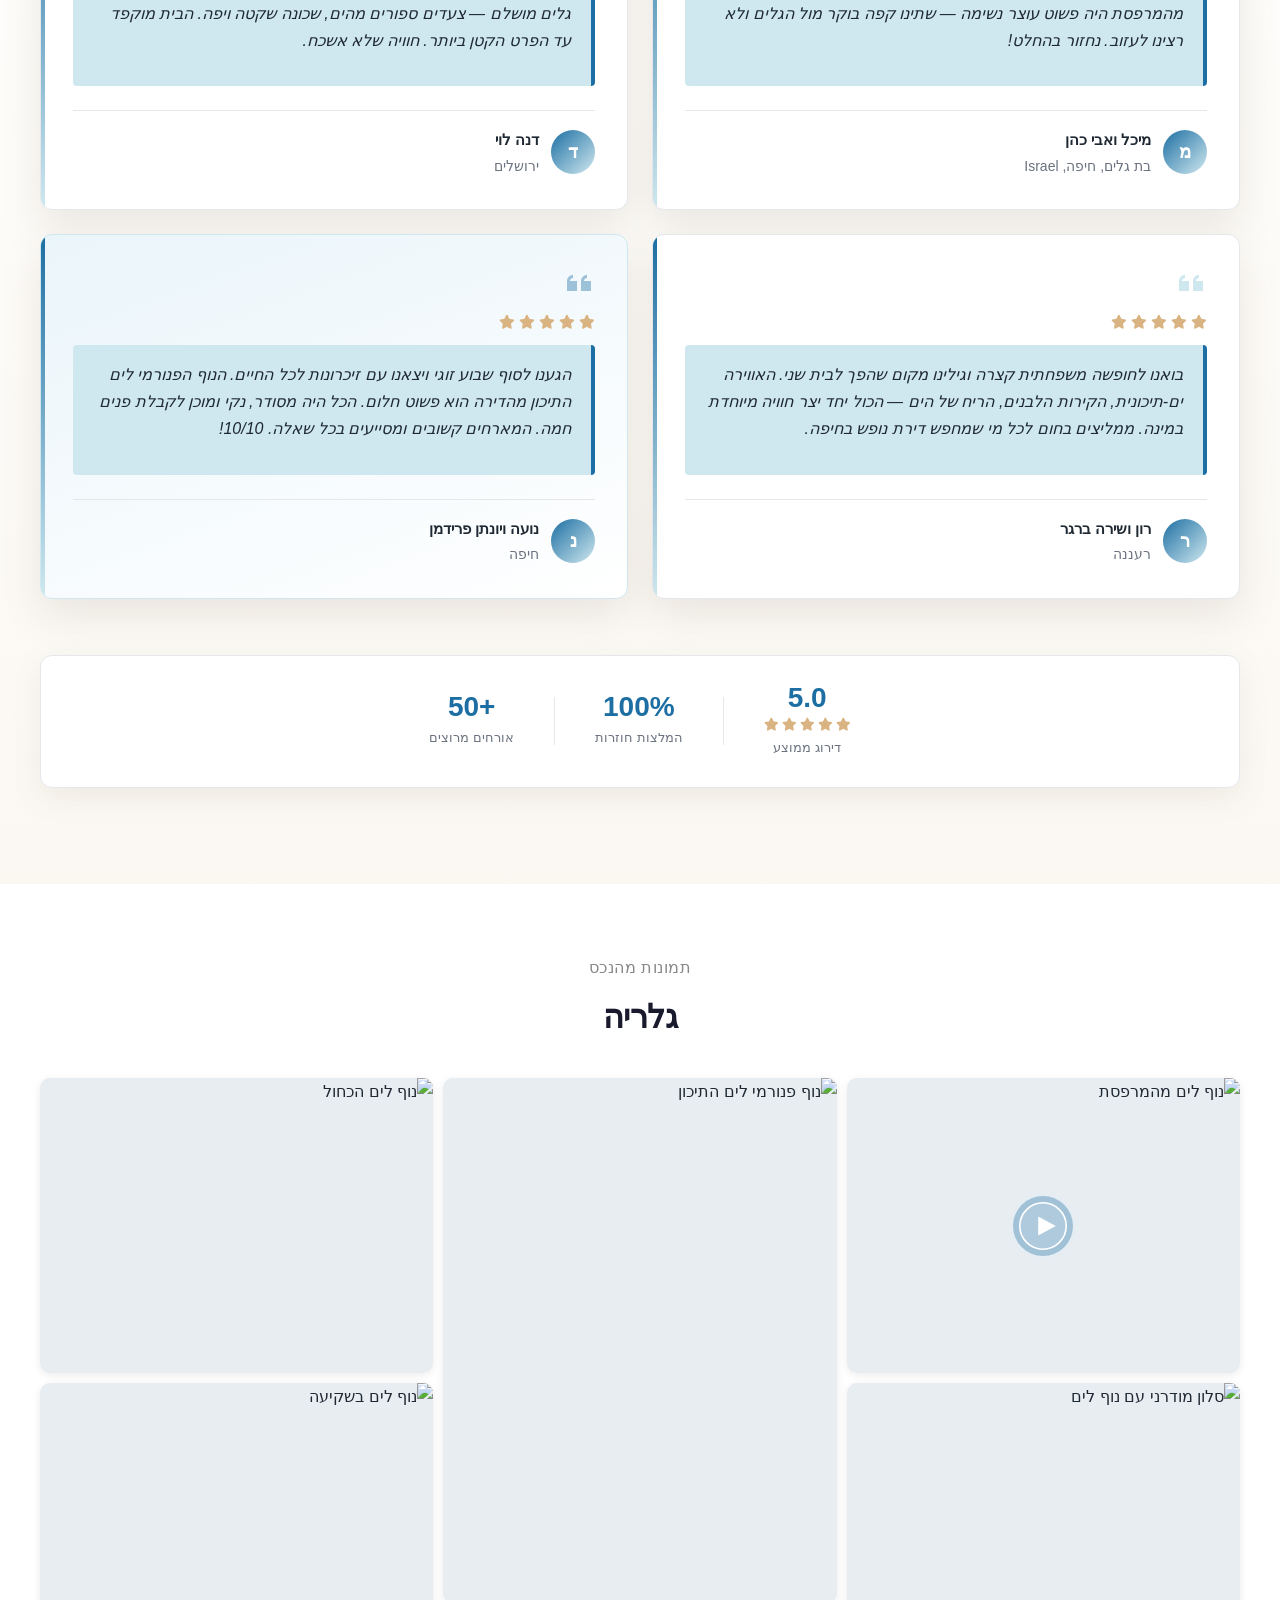
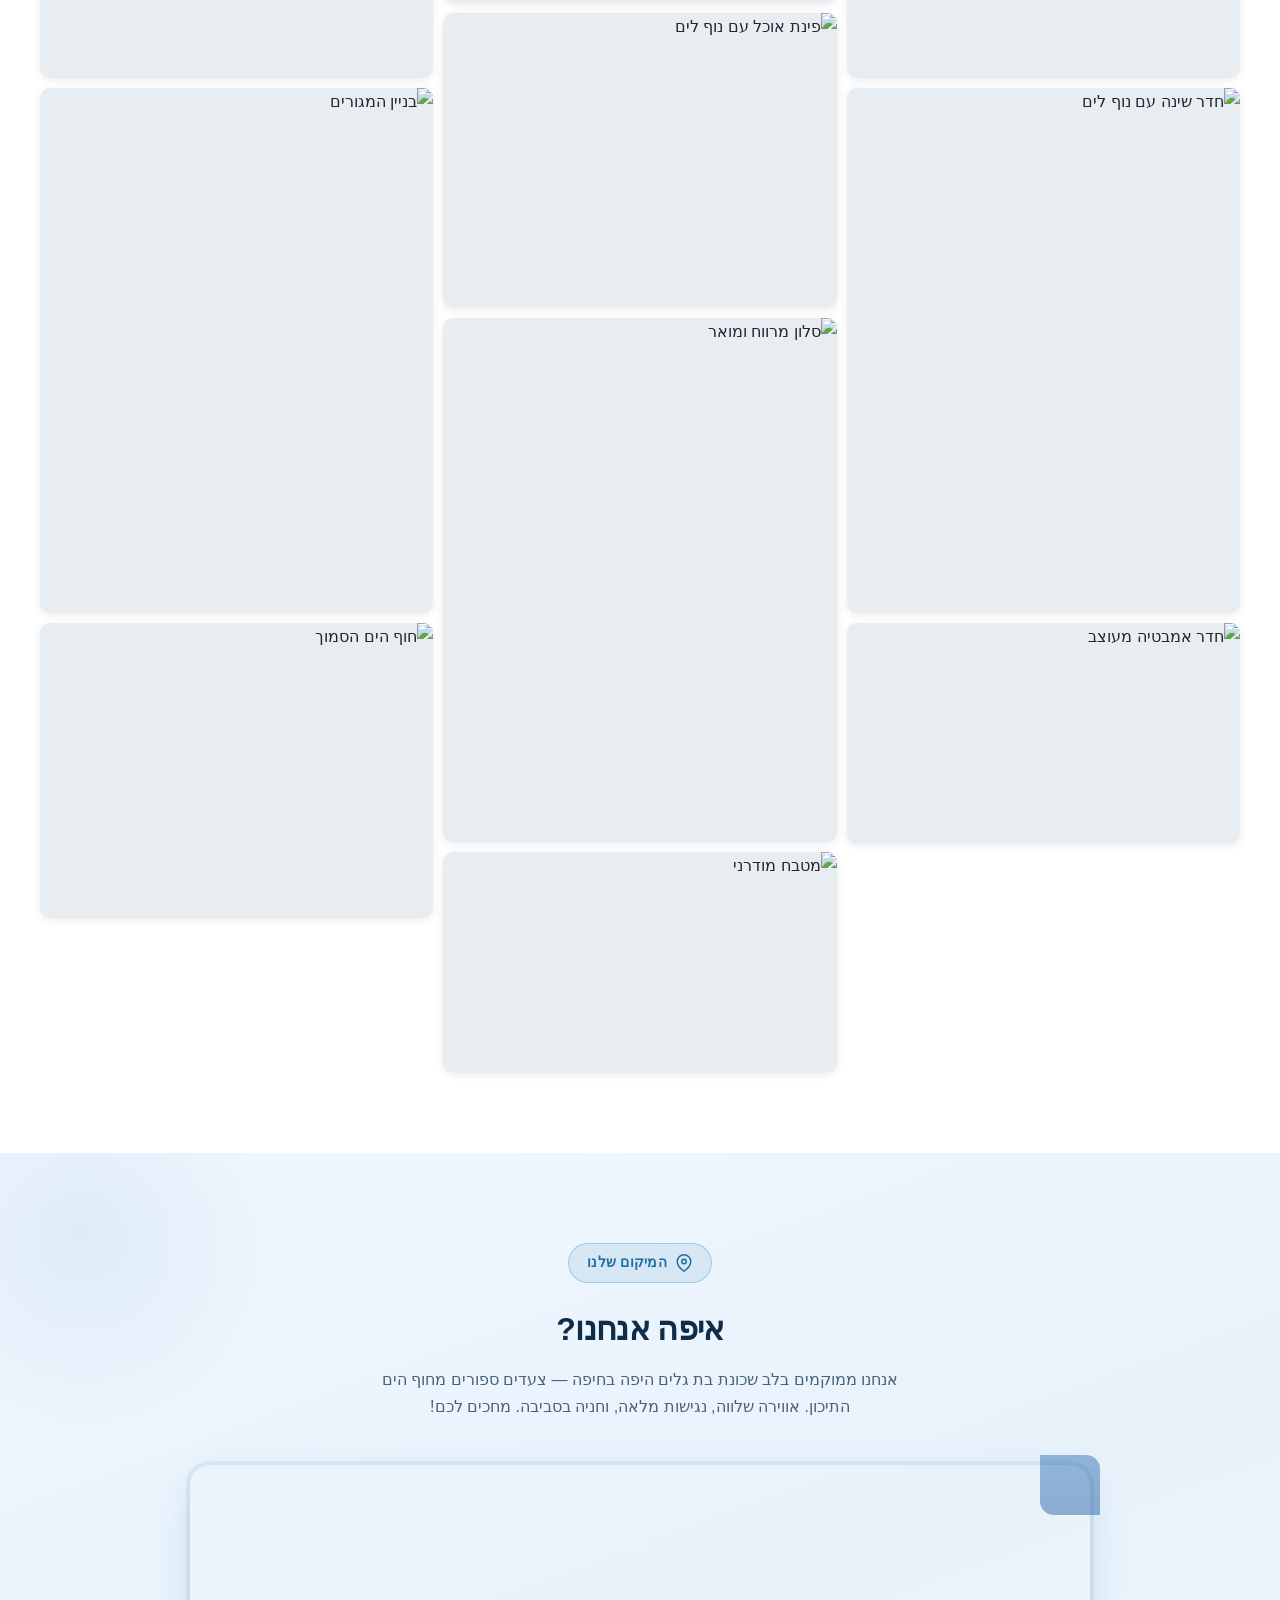
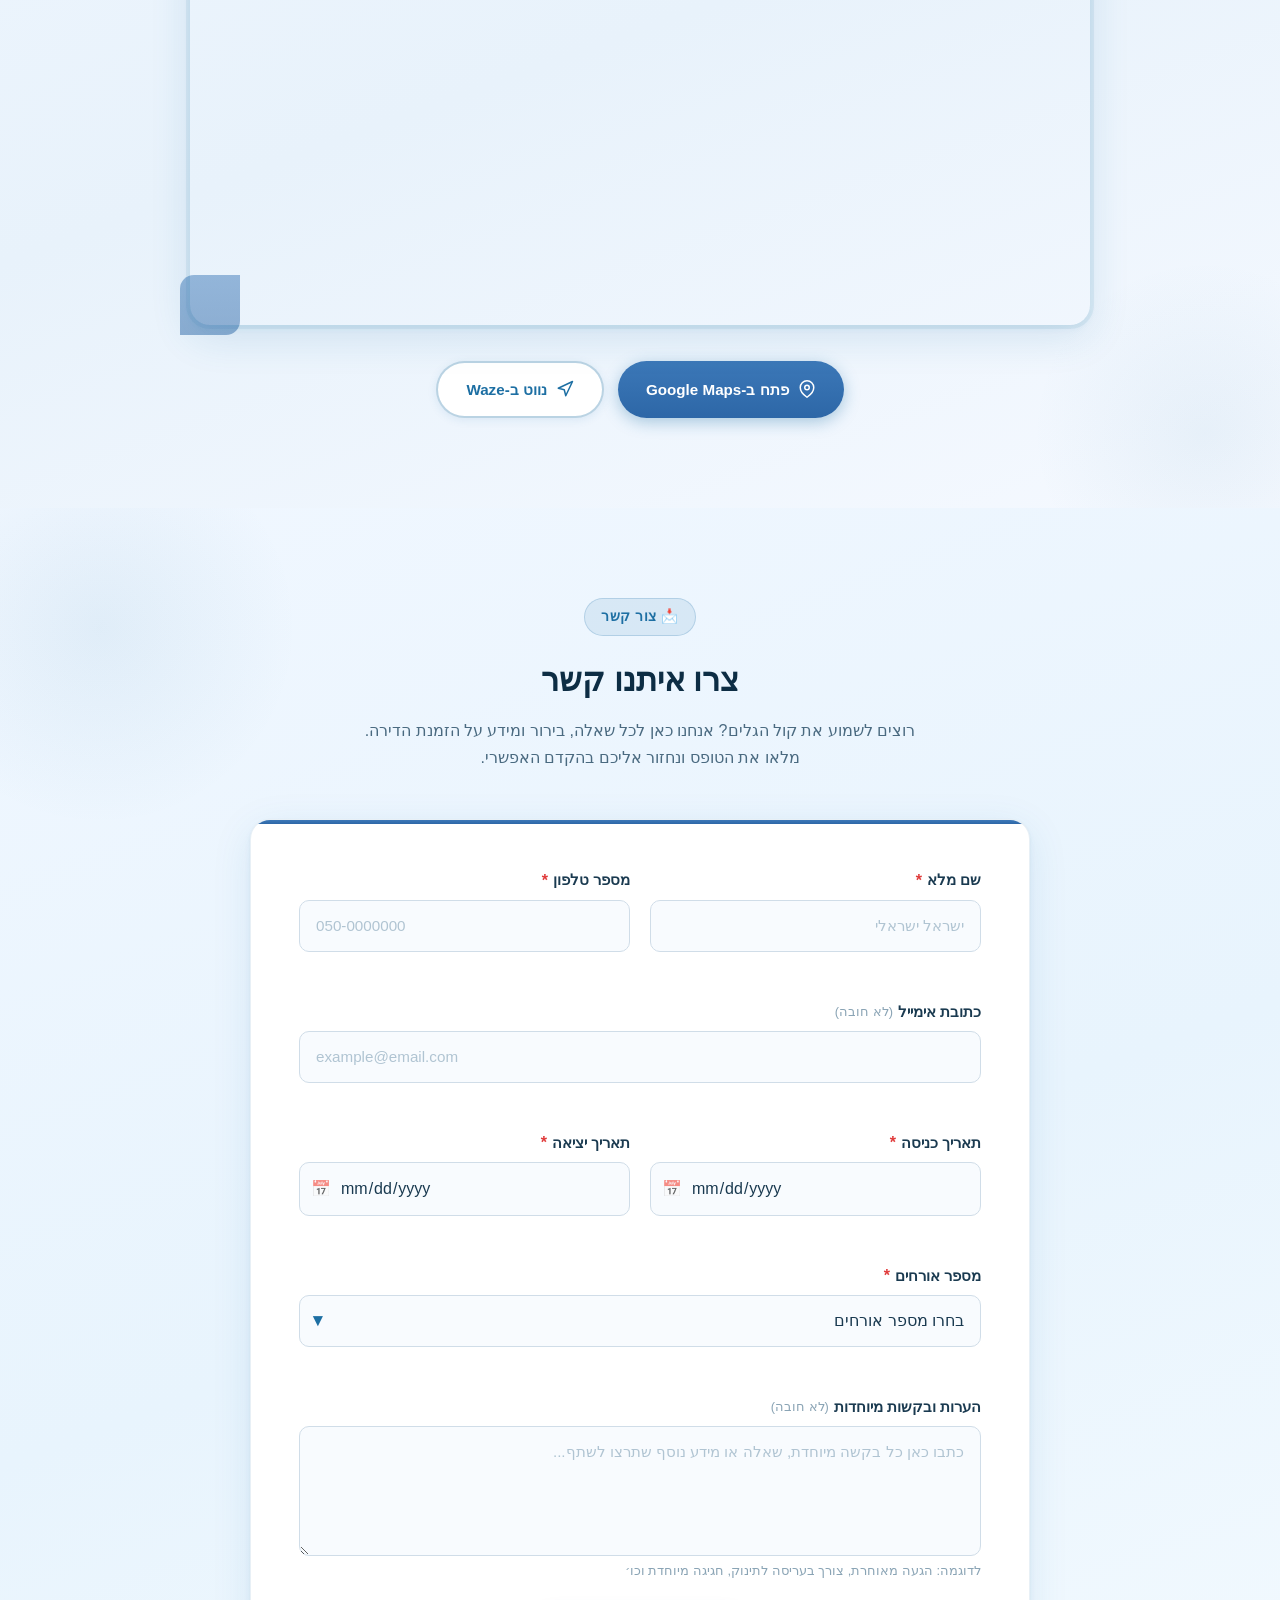
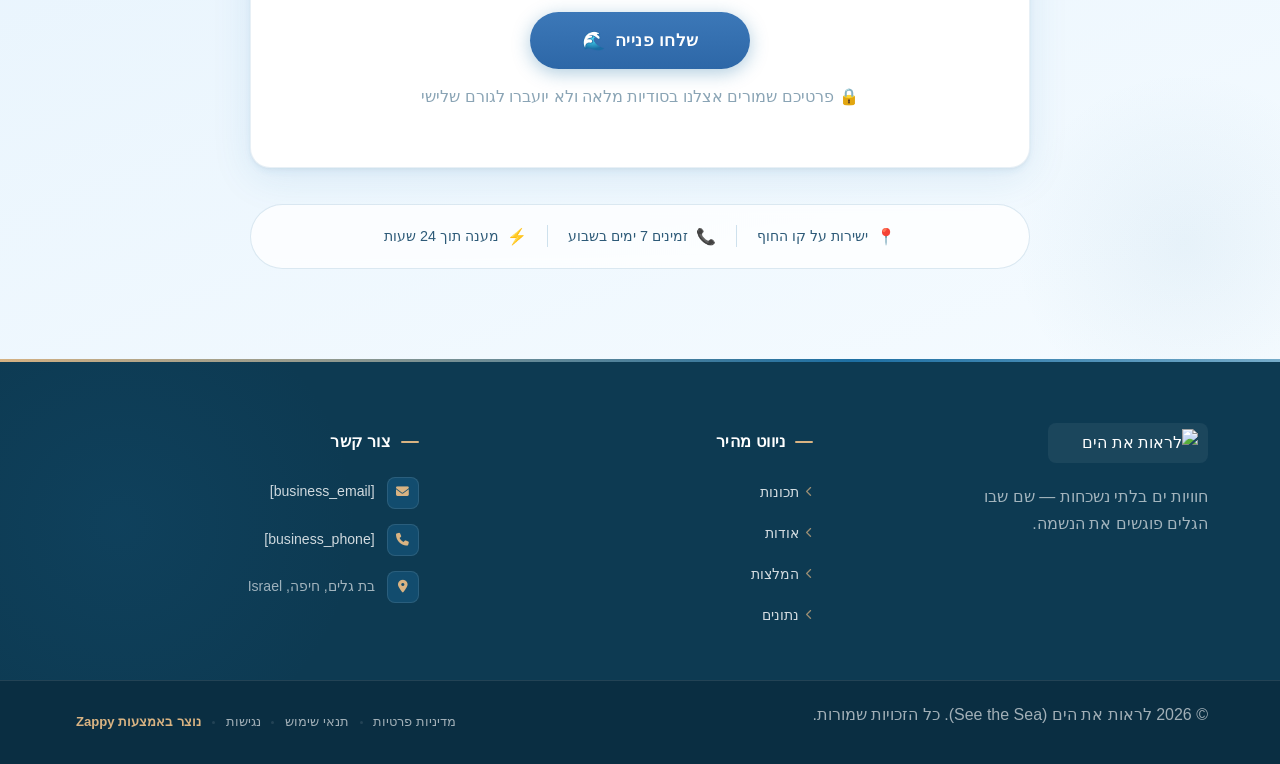
==== commit 9ab276e8: "Background sync: Progressive GitHub Sync" ====
--- a/index.html
+++ b/index.html
@@ -1075,14 +1075,8 @@
       <div class="gallery-sec__card gallery-sec__card--tall">
         <img data-image-placeholder="2" alt="חדר שינה עם נוף לים" class="gallery-sec__img" src="/assets/image-1776263204948-5uhr14.webp?v=1776263204948">
       </div>
-      <div class="gallery-sec__card">
+      <div class="gallery-sec__card gallery-sec__card--short">
         <img data-image-placeholder="3" alt="חדר אמבטיה מעוצב" class="gallery-sec__img" src="/assets/image-1776263225066-30sk2i.webp?v=1776263225066">
-      </div>
-      <div class="gallery-sec__card">
-        <img data-image-placeholder="4" alt="נוף לים בשקיעה" class="gallery-sec__img" src="/assets/image-1776263246867-qml54i.webp?v=1776263246867">
-      </div>
-      <div class="gallery-sec__card gallery-sec__card--short">
-        <img data-image-placeholder="5" alt="בניין המגורים" class="gallery-sec__img" src="/assets/image-1776263268030-6dsfhm.webp?v=1776263268030">
       </div>
     </div>
 
@@ -1097,11 +1091,8 @@
       <div class="gallery-sec__card gallery-sec__card--tall">
         <img data-image-placeholder="8" alt="סלון מרווח ומואר" class="gallery-sec__img" src="/assets/image-1776263346450-cz6foe.webp?v=1776263346450">
       </div>
-      <div class="gallery-sec__card">
+      <div class="gallery-sec__card gallery-sec__card--short">
         <img data-image-placeholder="9" alt="מטבח מודרני" class="gallery-sec__img" src="/assets/image-1776263368329-b00onu.webp?v=1776263368329">
-      </div>
-      <div class="gallery-sec__card gallery-sec__card--short">
-        <img data-image-placeholder="10" alt="חוף הים הסמוך" class="gallery-sec__img" src="/assets/image-1776263391393-huewet.webp?v=1776263391393">
       </div>
     </div>
 
@@ -1109,6 +1100,15 @@
     <div class="gallery-sec__col">
       <div class="gallery-sec__card">
         <img data-image-placeholder="11" alt="נוף לים הכחול" class="gallery-sec__img" src="/assets/image-1776263414932-v63e44.webp?v=1776263414932">
+      </div>
+      <div class="gallery-sec__card">
+        <img data-image-placeholder="4" alt="נוף לים בשקיעה" class="gallery-sec__img" src="/assets/image-1776263246867-qml54i.webp?v=1776263246867">
+      </div>
+      <div class="gallery-sec__card gallery-sec__card--tall">
+        <img data-image-placeholder="5" alt="בניין המגורים" class="gallery-sec__img" src="/assets/image-1776263268030-6dsfhm.webp?v=1776263268030">
+      </div>
+      <div class="gallery-sec__card">
+        <img data-image-placeholder="10" alt="חוף הים הסמוך" class="gallery-sec__img" src="/assets/image-1776263391393-huewet.webp?v=1776263391393">
       </div>
     </div>
   </div>
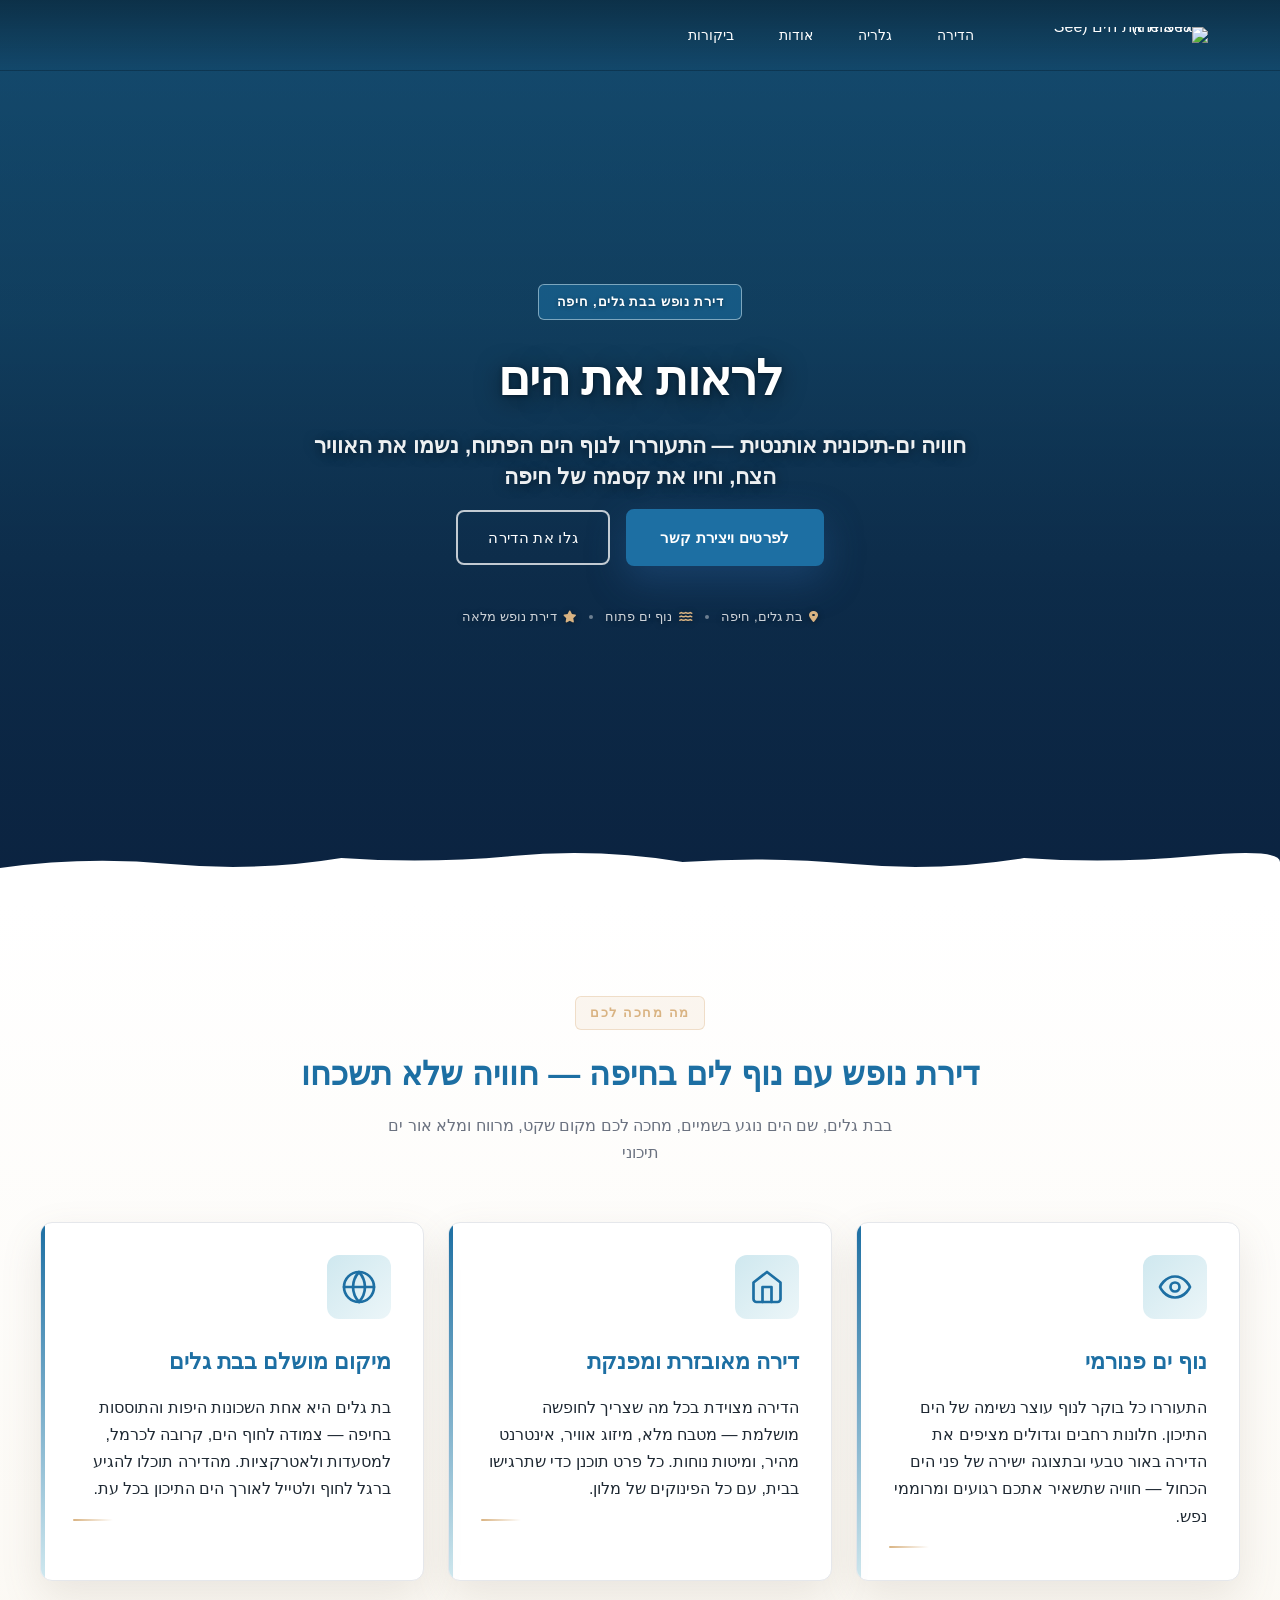
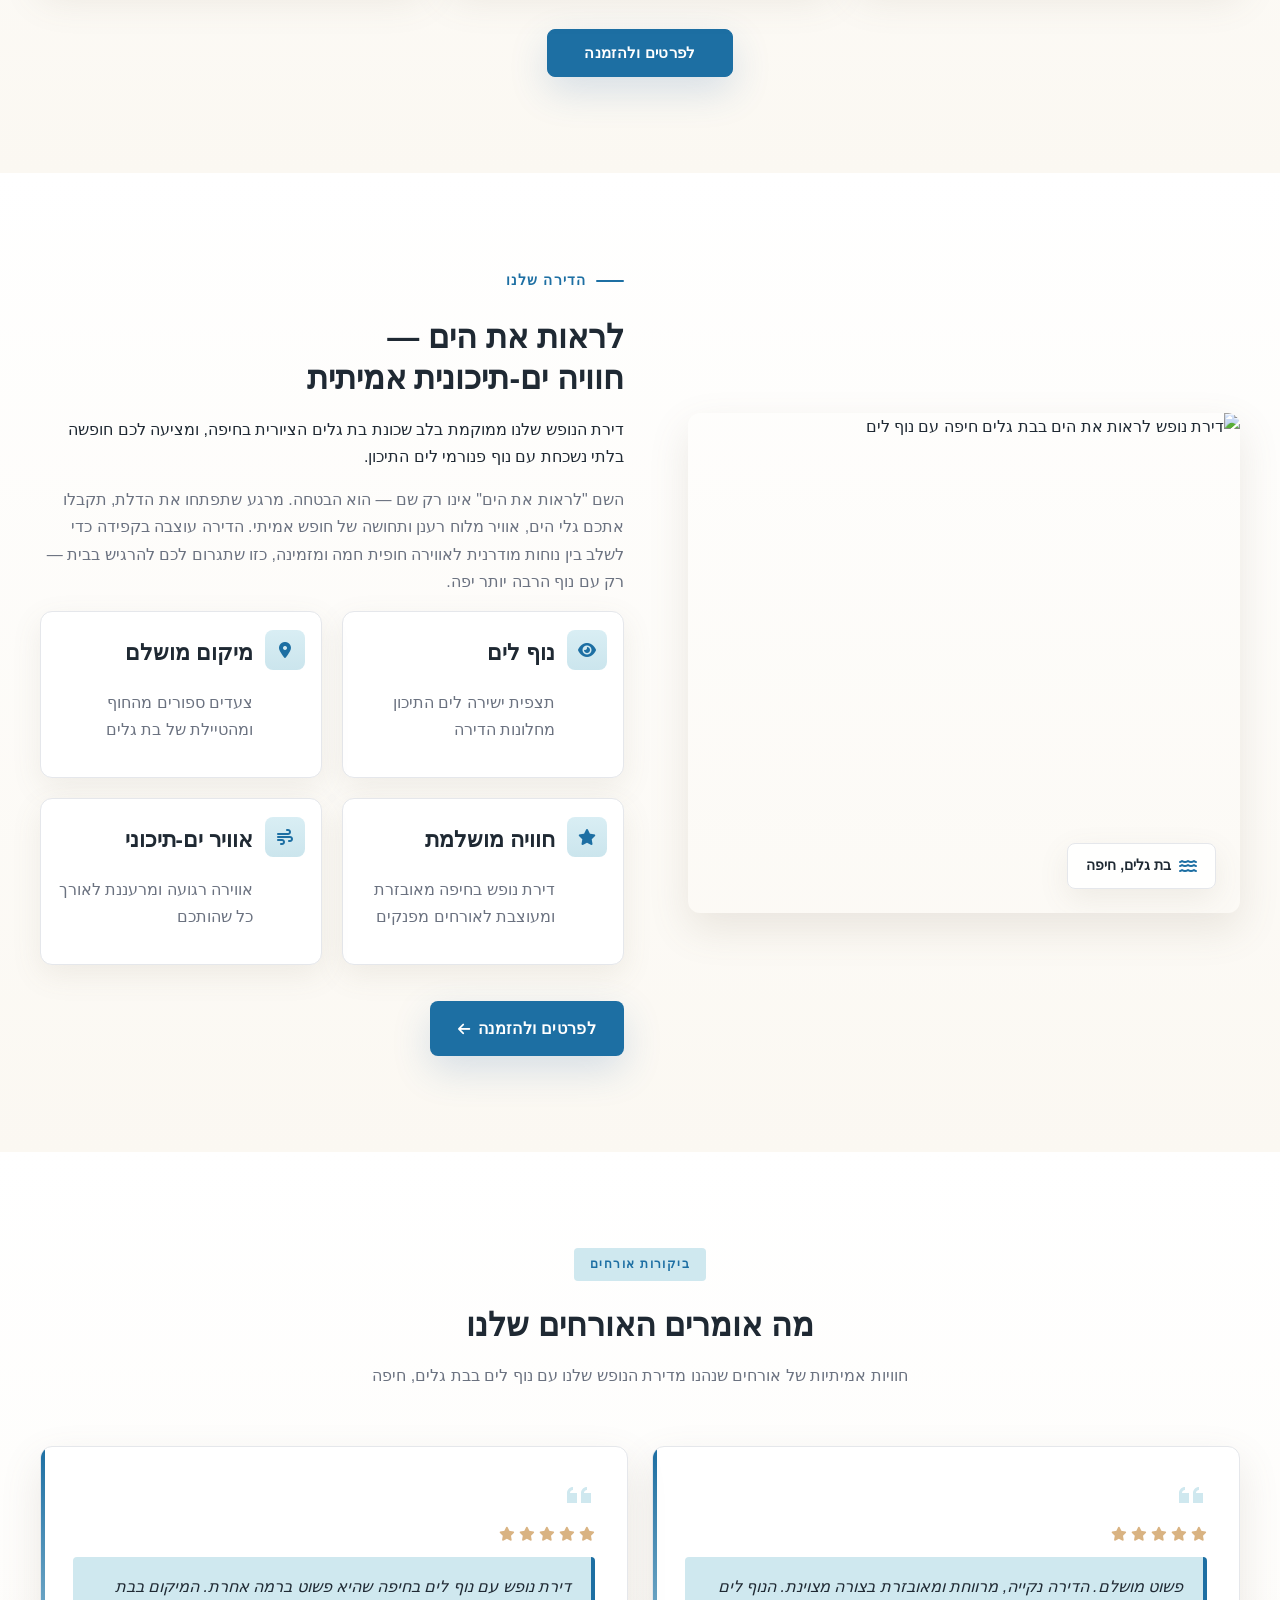
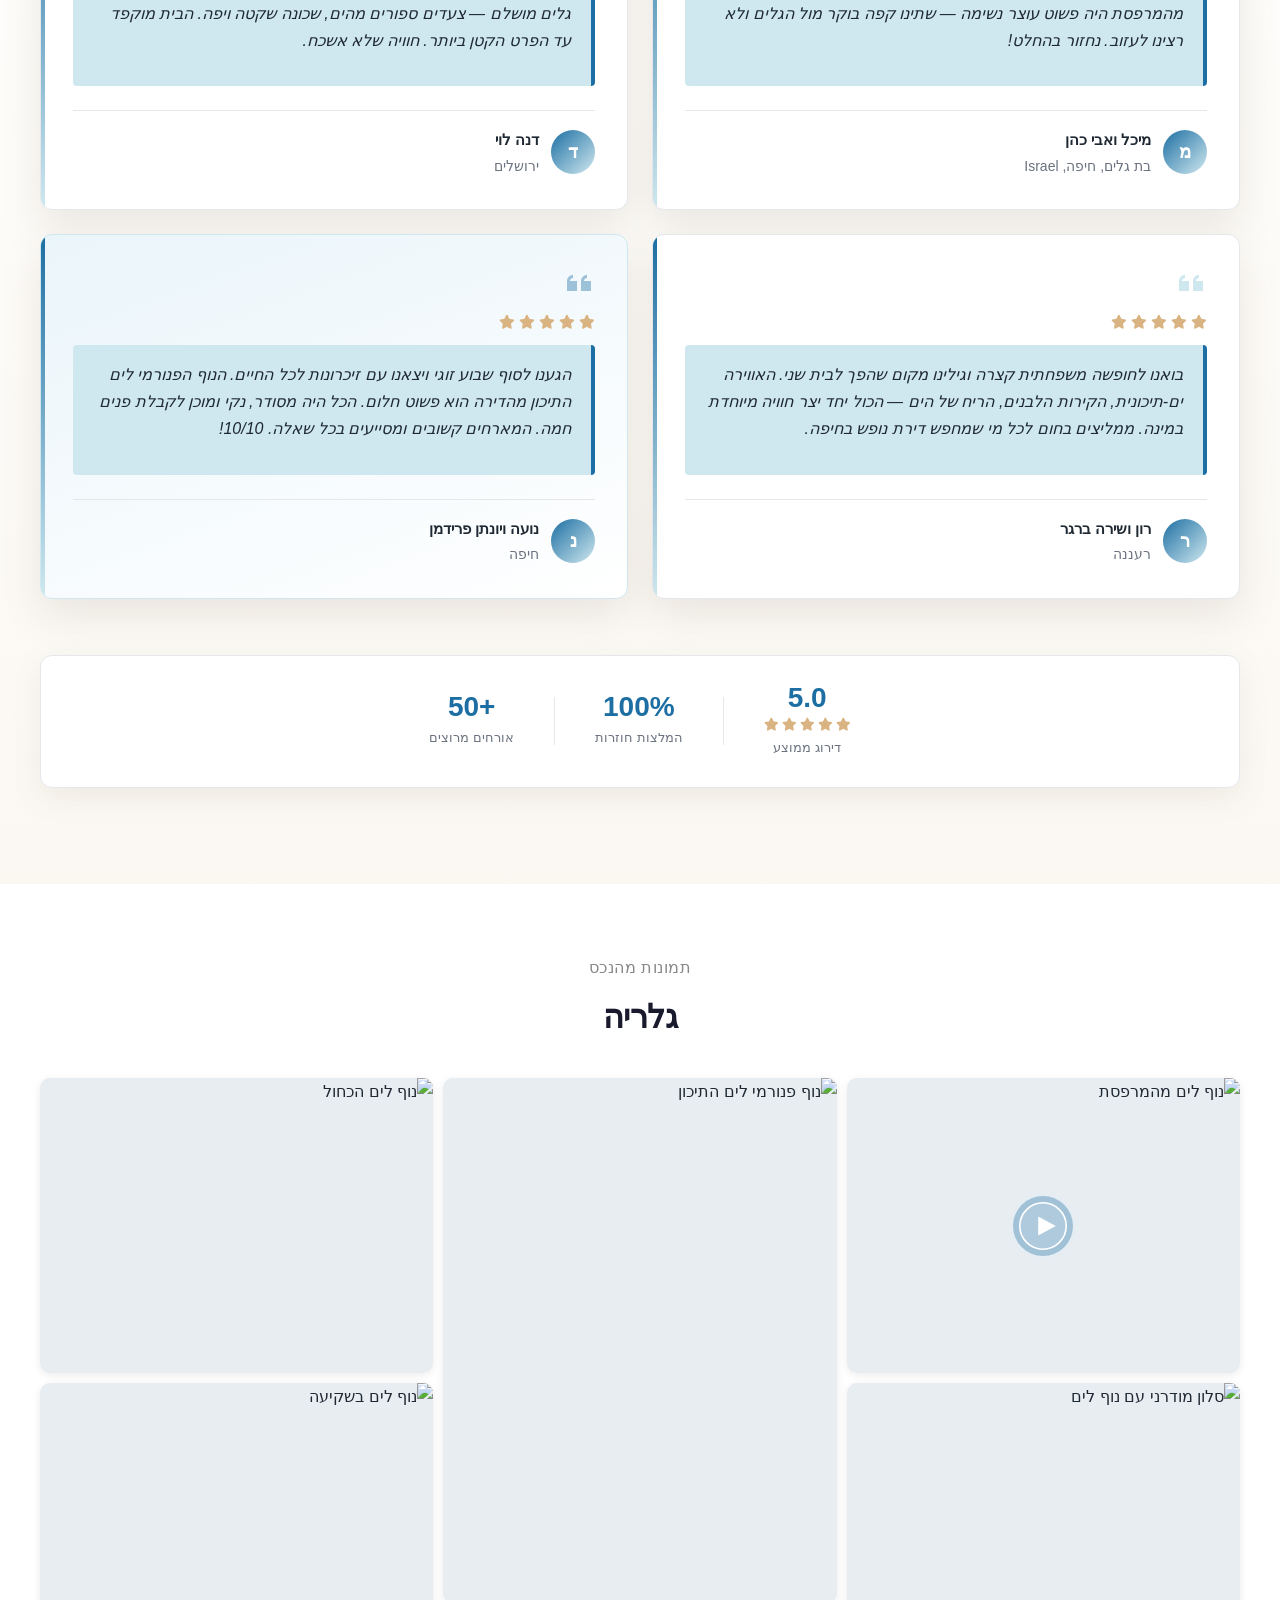
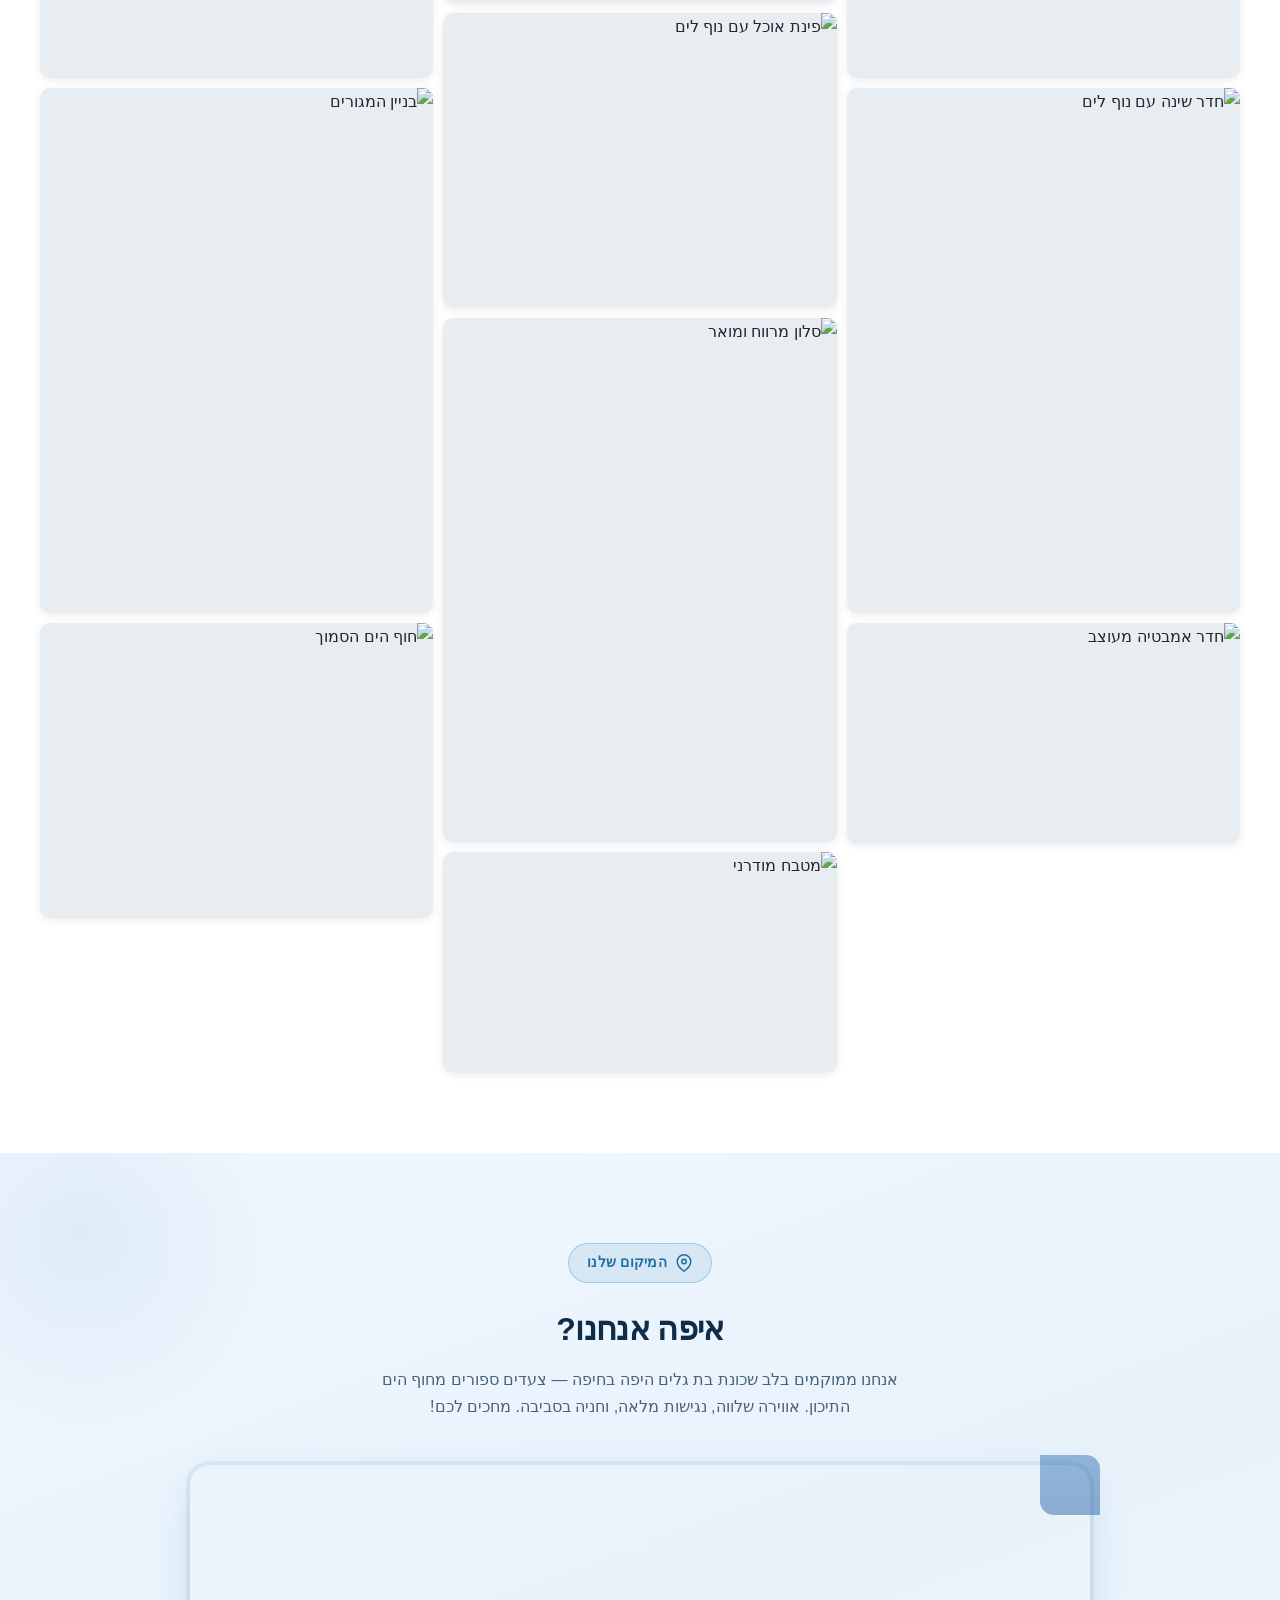
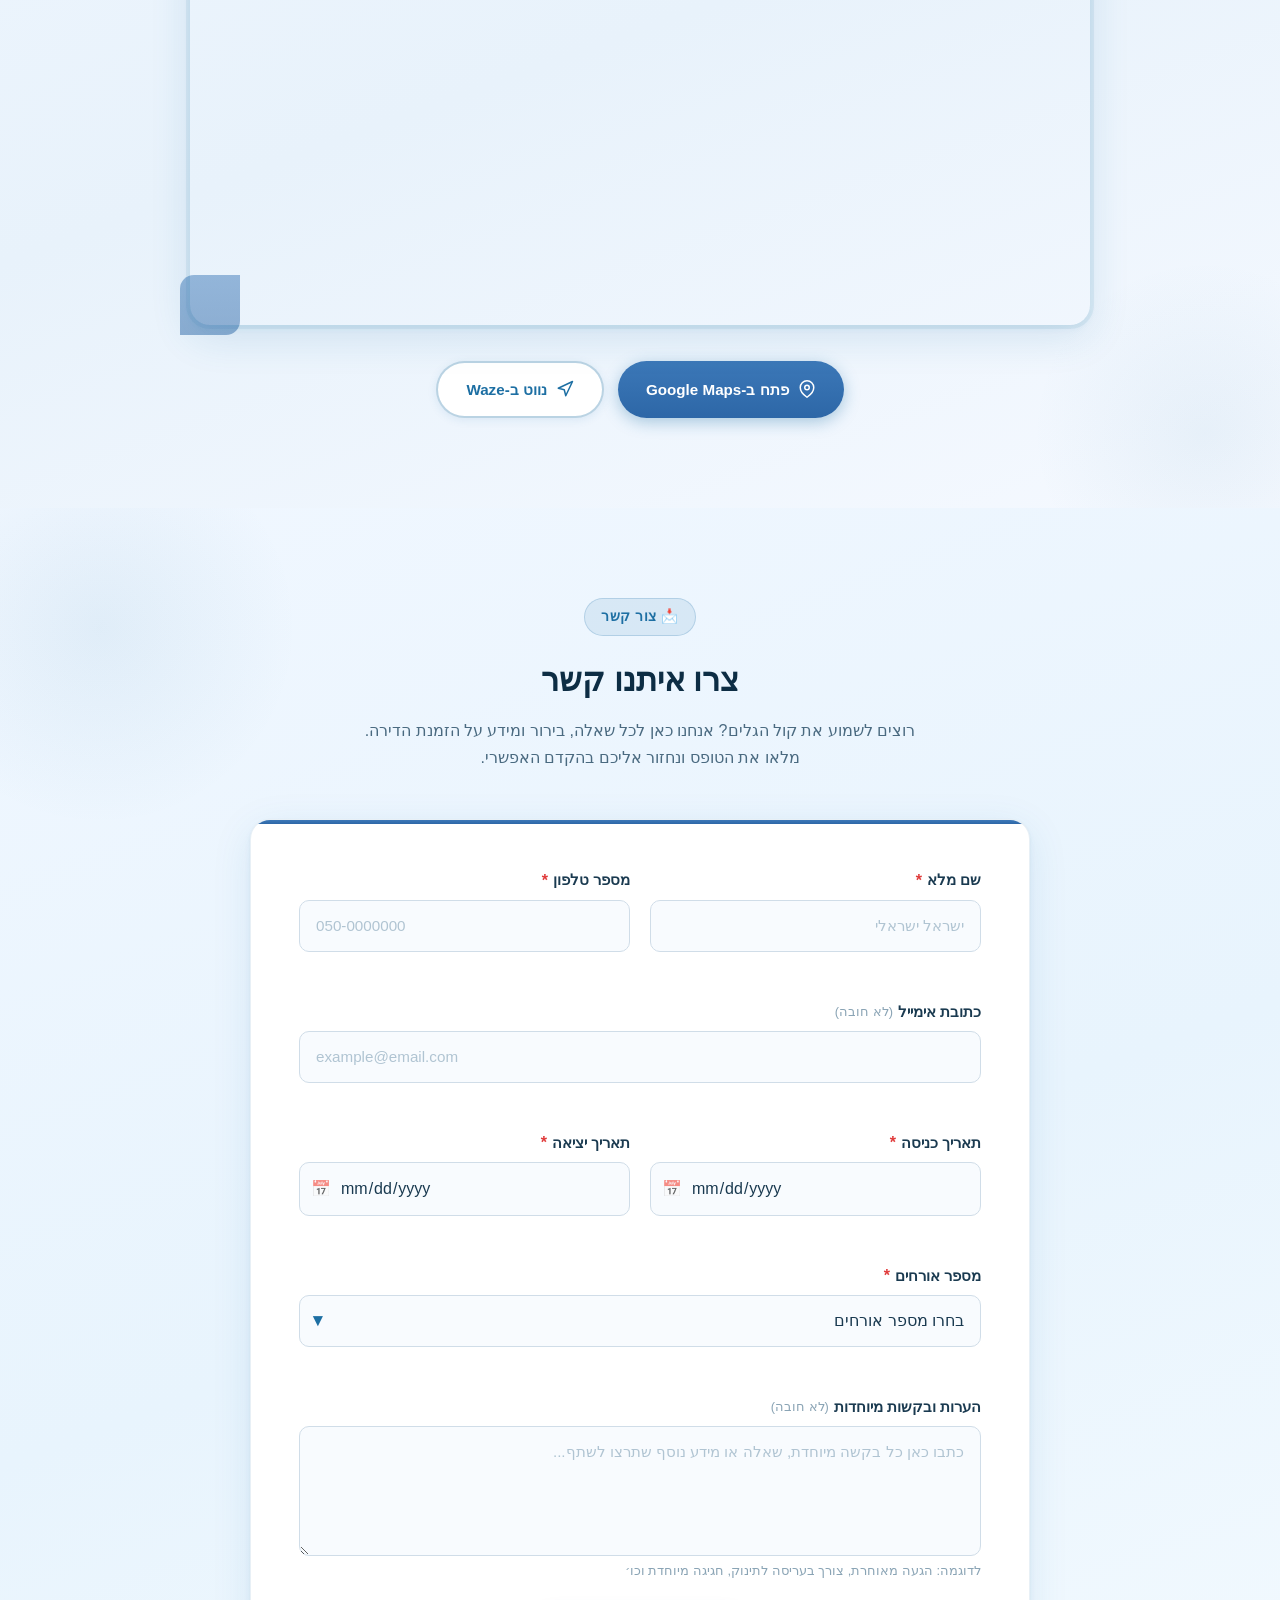
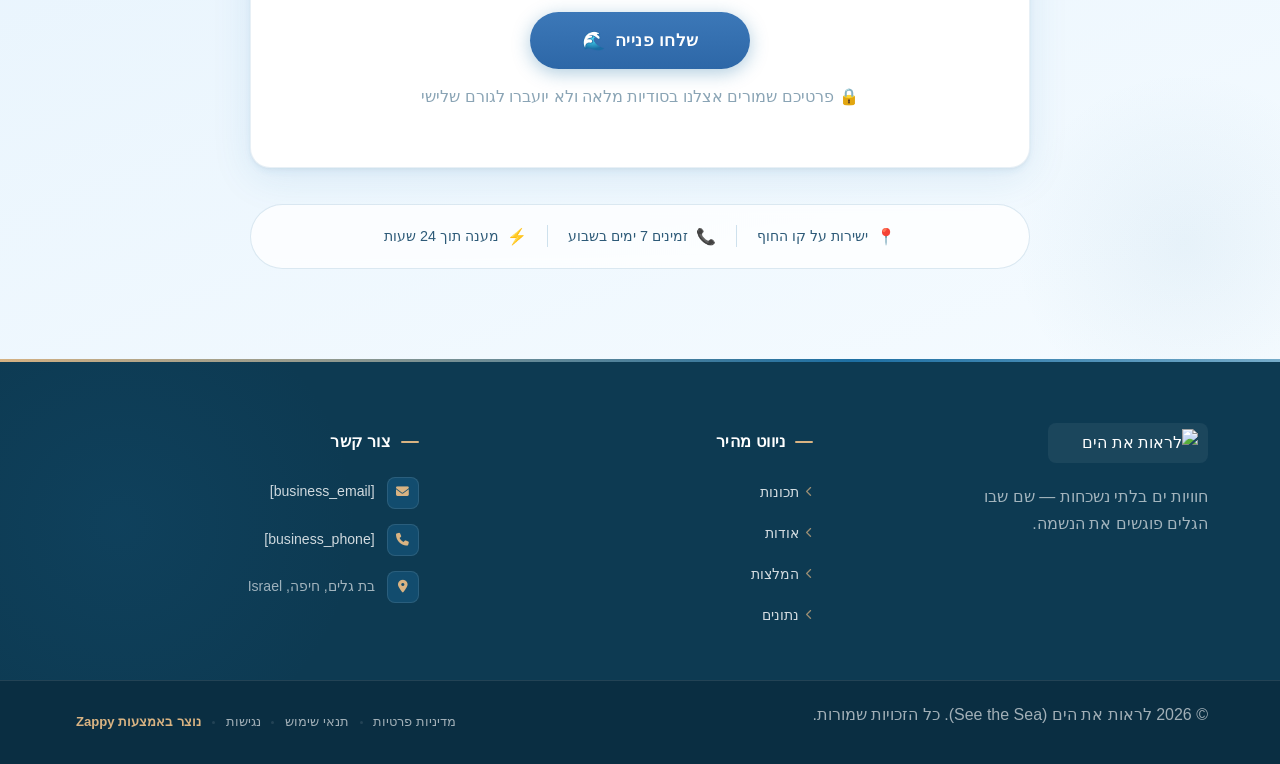
==== commit 44ce9651: "Background sync: Progressive GitHub Sync" ====
--- a/index.html
+++ b/index.html
@@ -333,7 +333,7 @@
       <a href="/" class="logo-link">
         <img src="/assets/business-logo.webp" alt="לראות את הים (See the Sea)" class="logo">
       </a>
-    </div><ul class="nav-menu" id="navMenu"><li><a href="#features">הדירה</a></li><li><a href="#about">אודות</a></li><li><a href="#testimonials">ביקורות</a></li></ul></div>
+    </div><ul class="nav-menu" id="navMenu"><li><a href="#features">הדירה</a></li><li><a href="#zappy-section-4">גלריה</a></li><li><a href="#about">אודות</a></li><li><a href="#testimonials">ביקורות</a></li></ul></div>
 
     
 
@@ -1051,7 +1051,7 @@
   </div>
 </section>
 
-<section class="gallery-sec">
+<section class="gallery-sec" id="zappy-section-11">
   <div class="gallery-sec__header">
     <p class="gallery-sec__subtitle">תמונות מהנכס</p>
     <h2 class="gallery-sec__title">גלריה</h2>
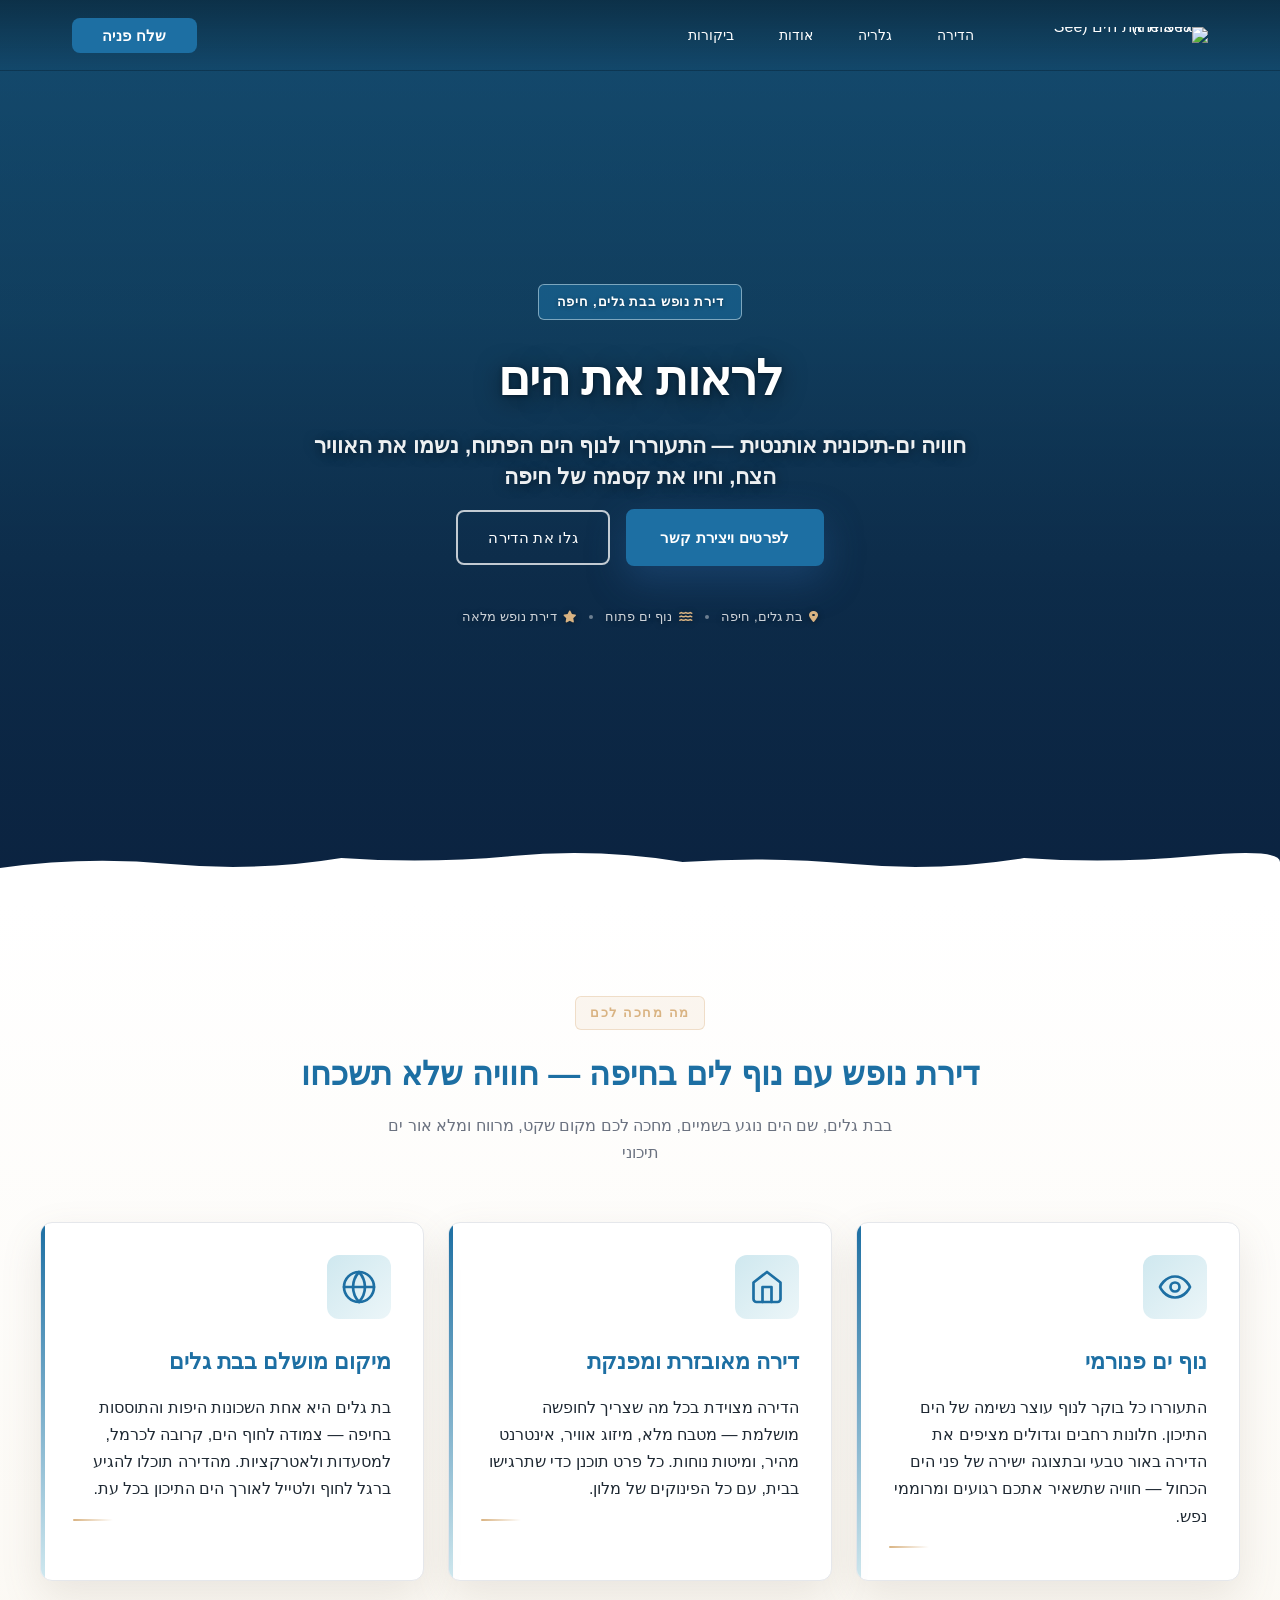
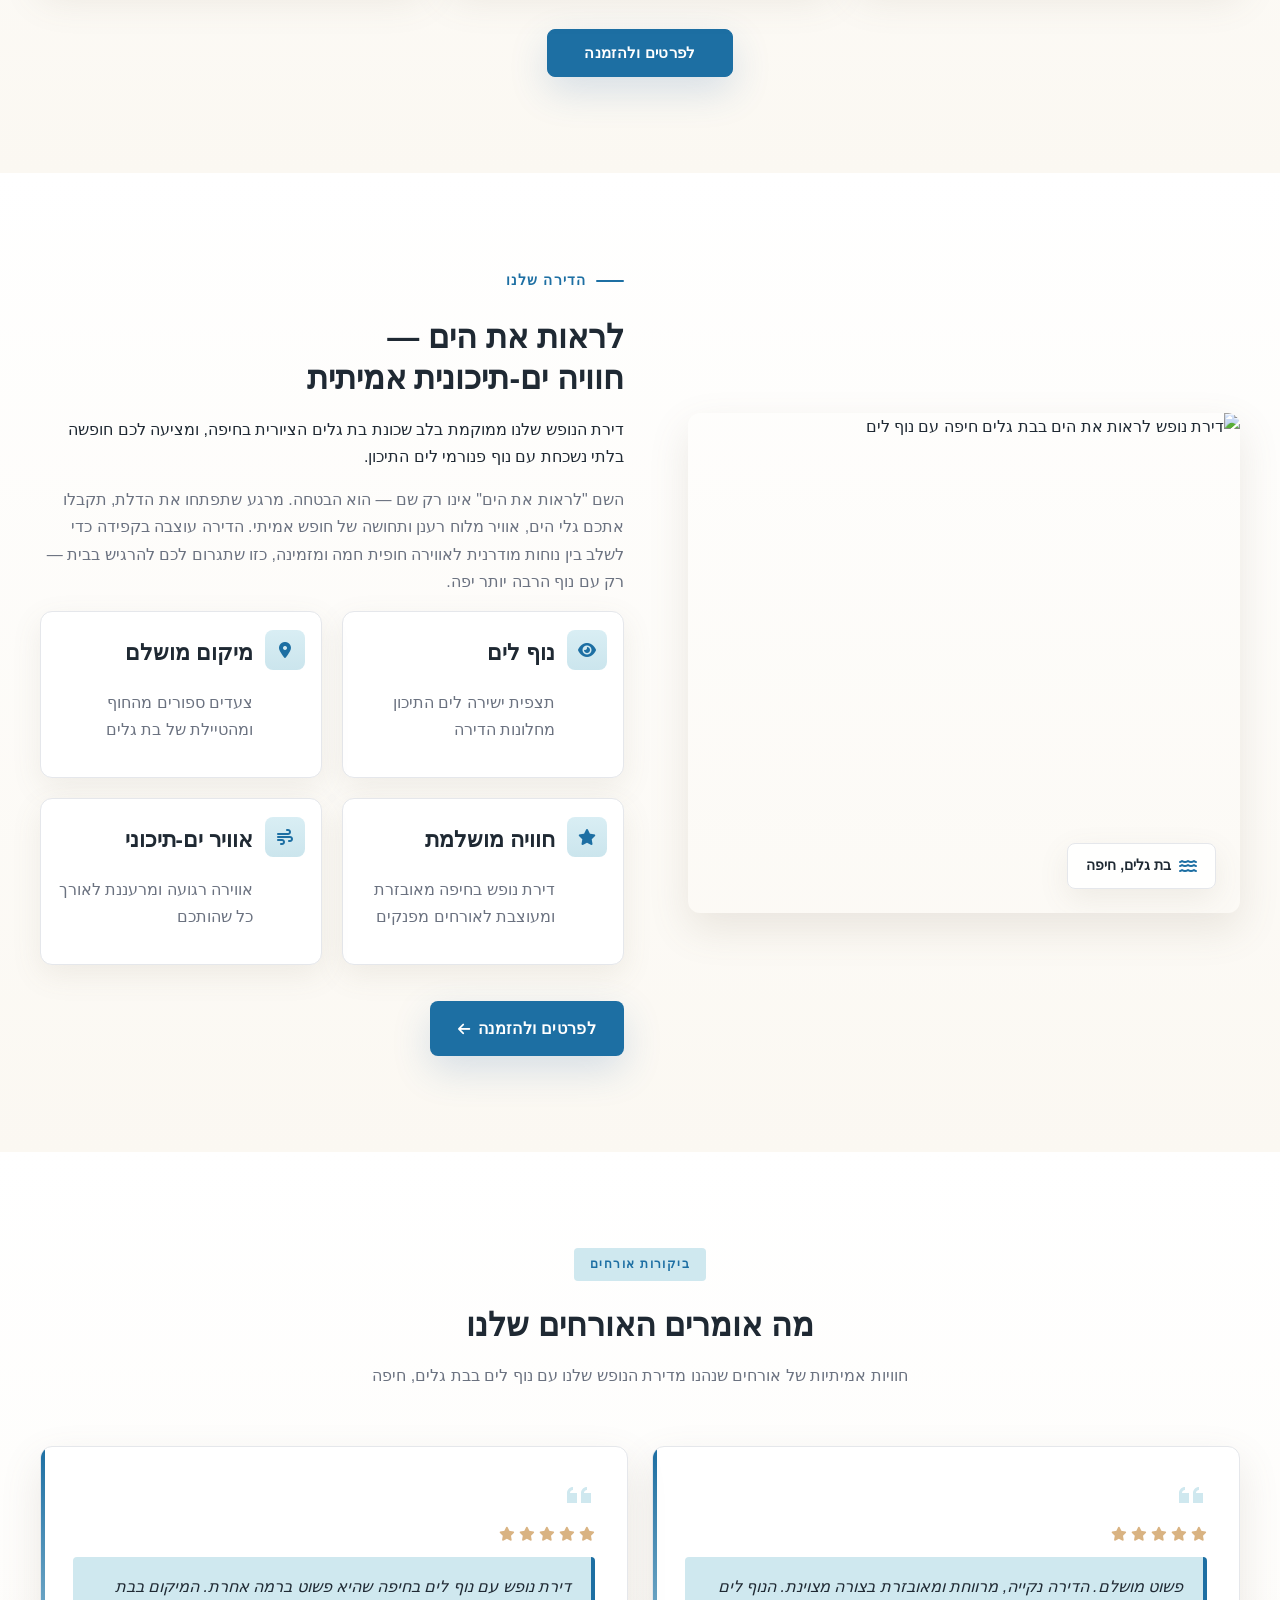
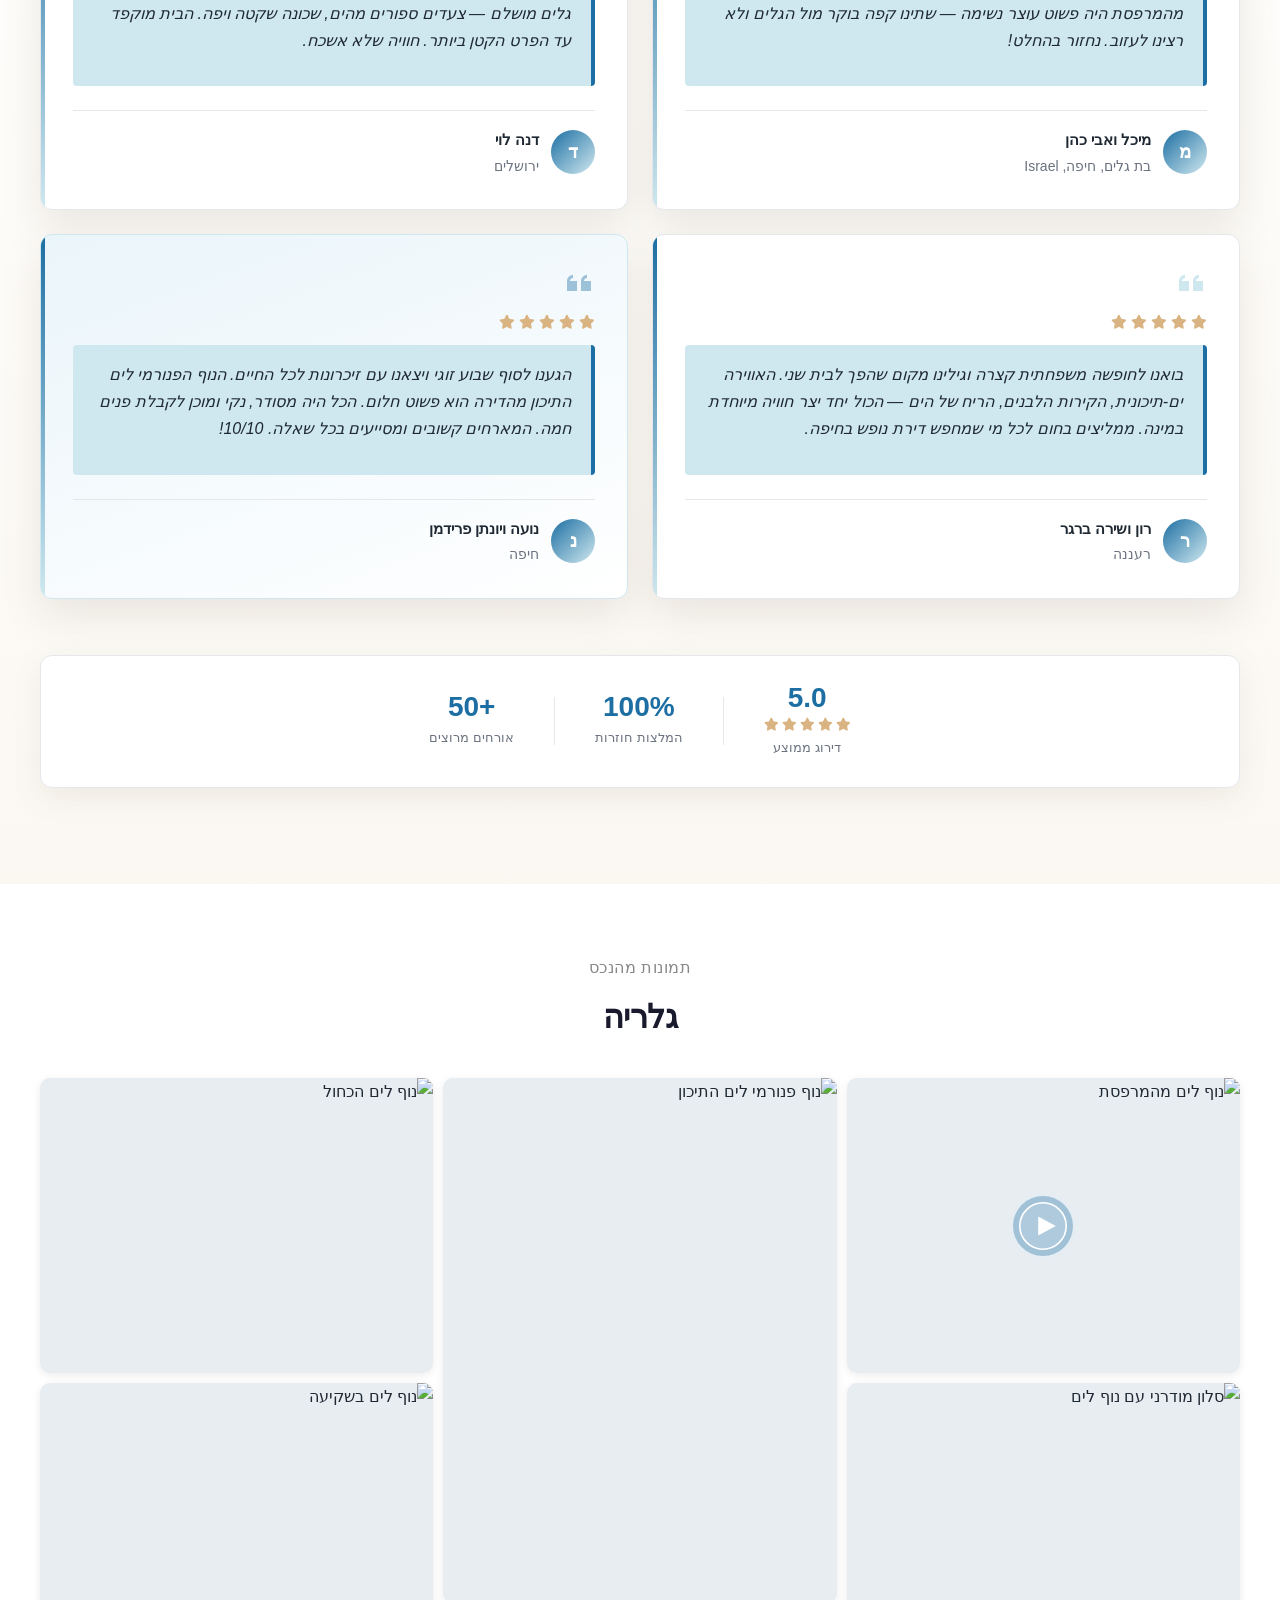
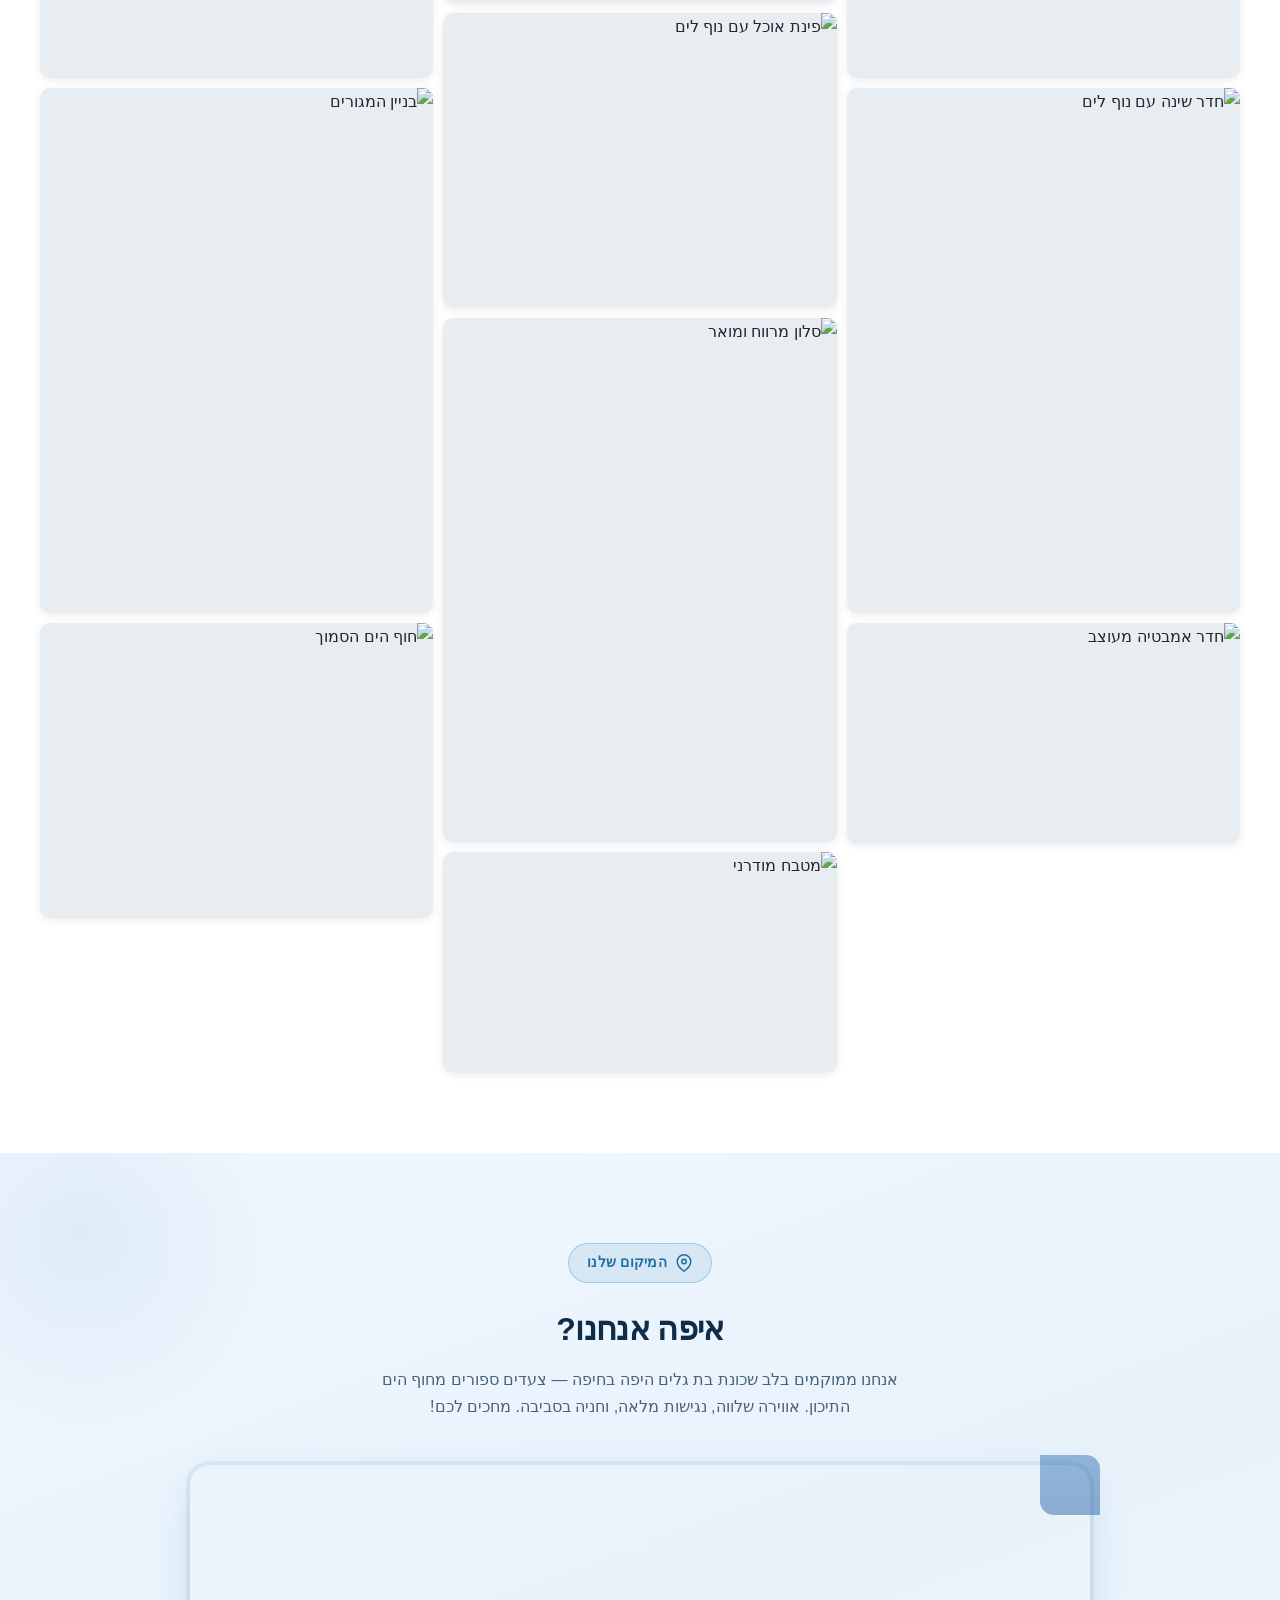
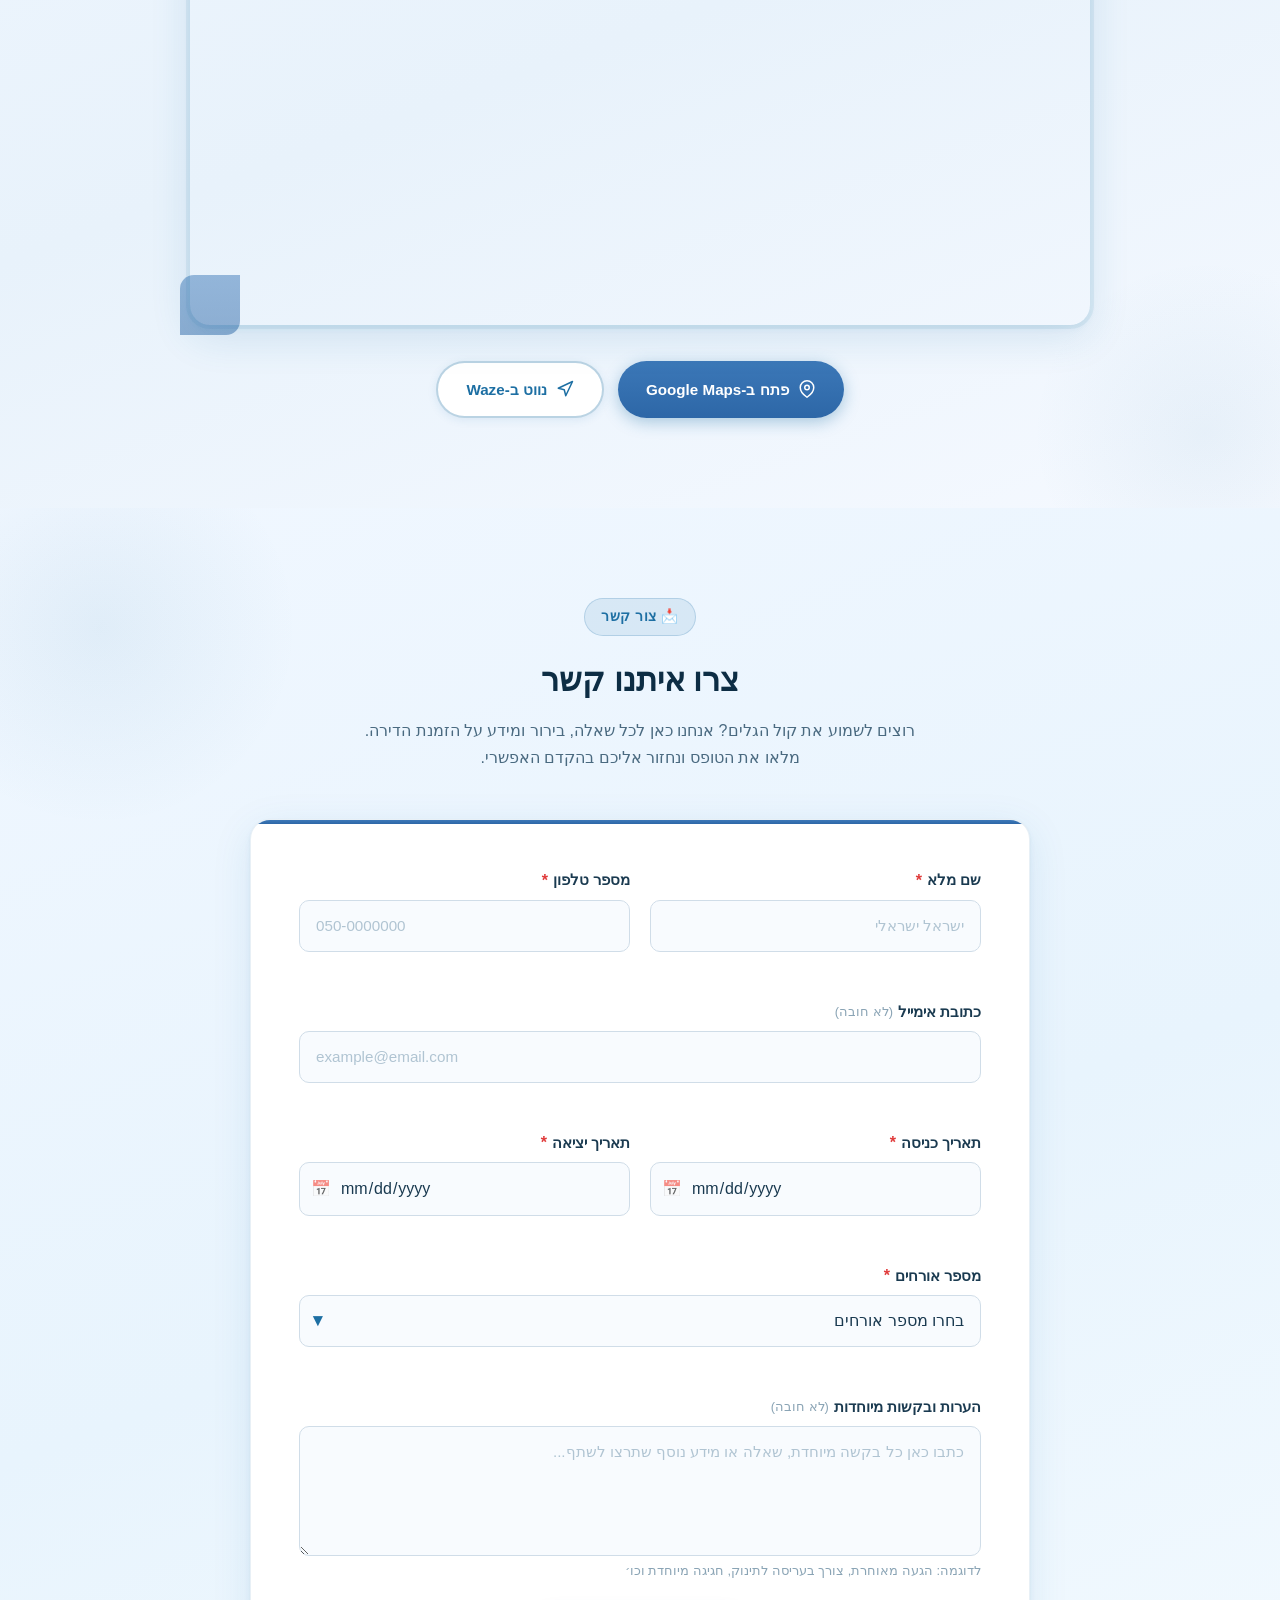
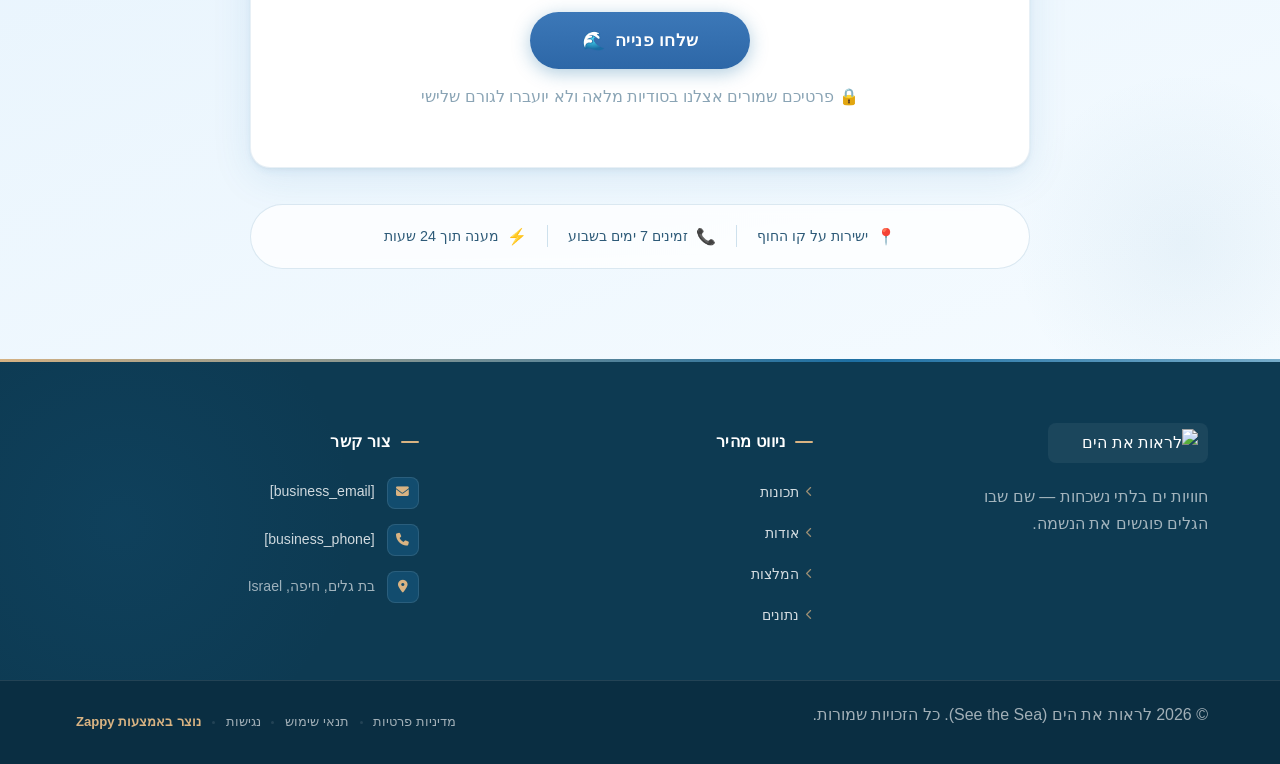
==== commit 7bf6e45d: "Background sync: Progressive GitHub Sync" ====
--- a/index.html
+++ b/index.html
@@ -337,9 +337,7 @@
 
     
 
-    <div class="nav-cta-container">
-      
-    </div>
+    <div class="nav-cta-container"><li class="nav-cta-item"><a href="#contact" class="nav-cta-btn">שלח פניה</a></li></div>
   </div>
 </nav>
 <script>
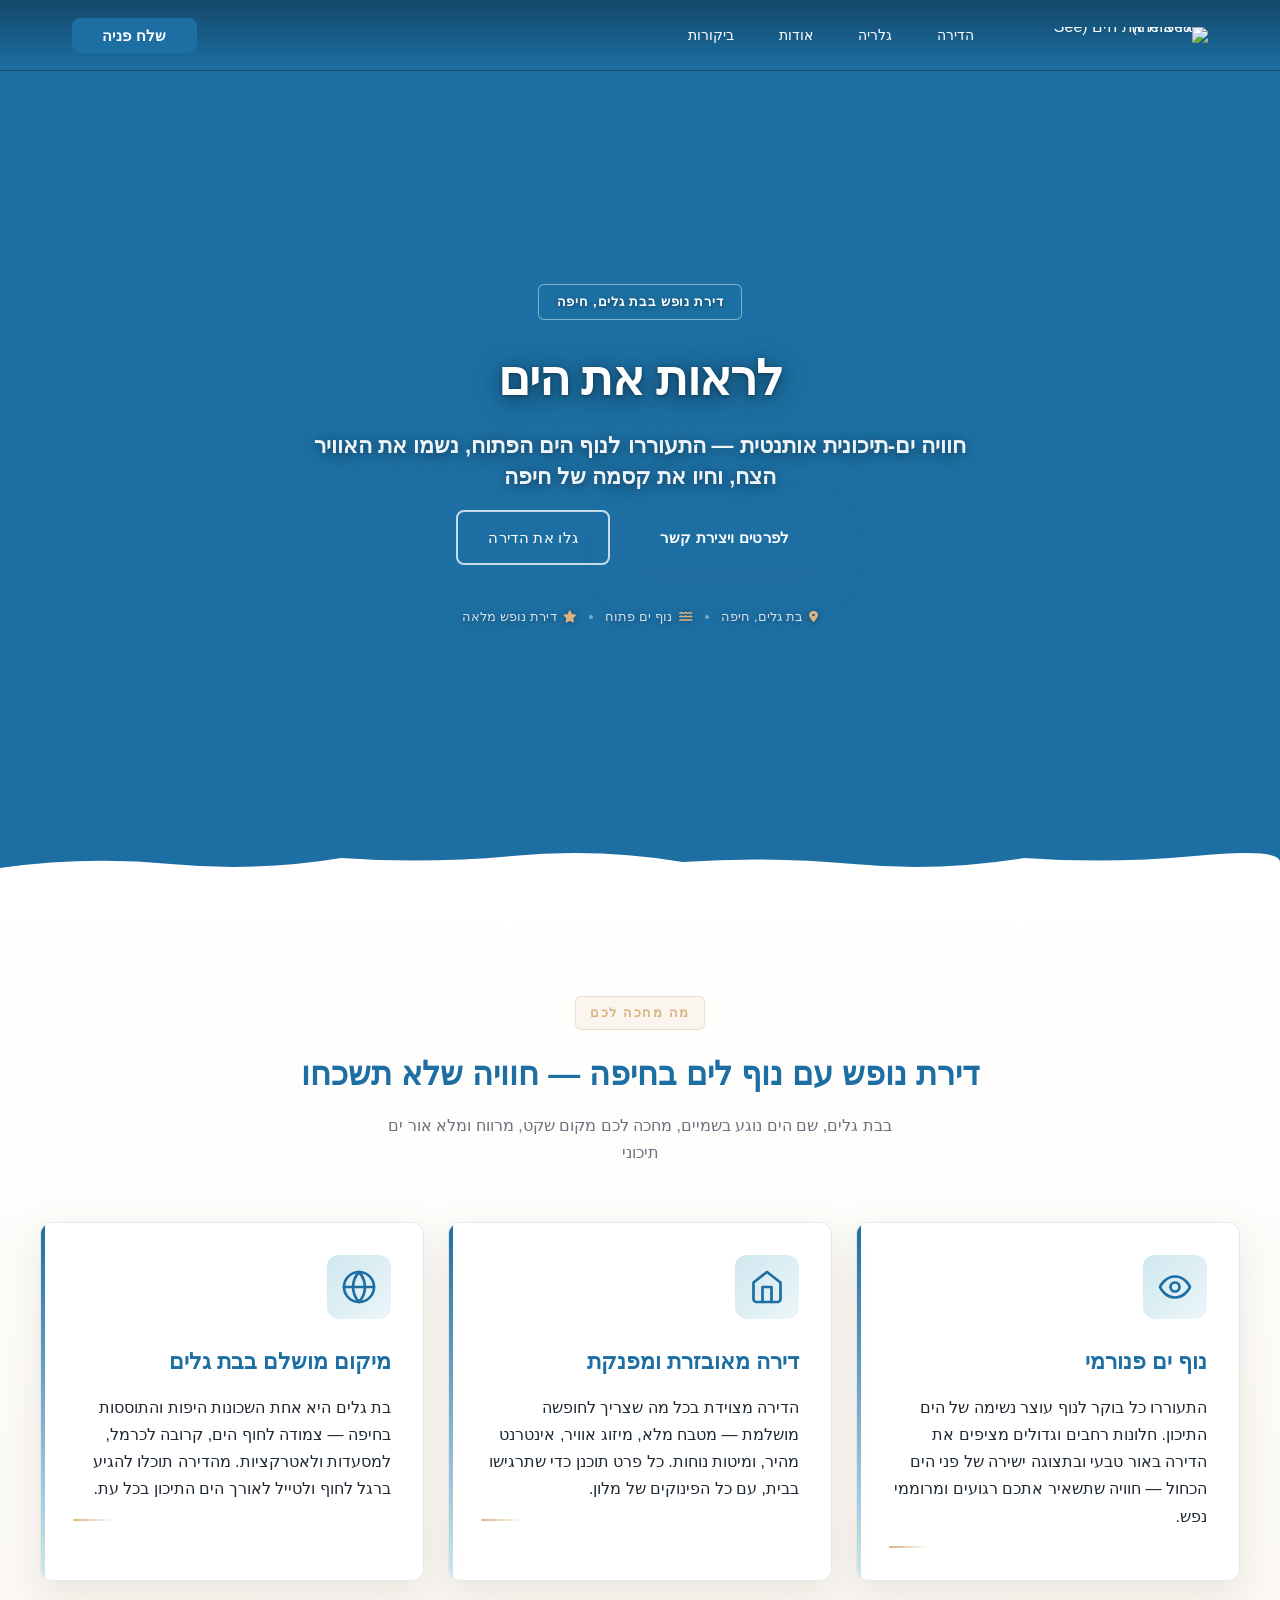
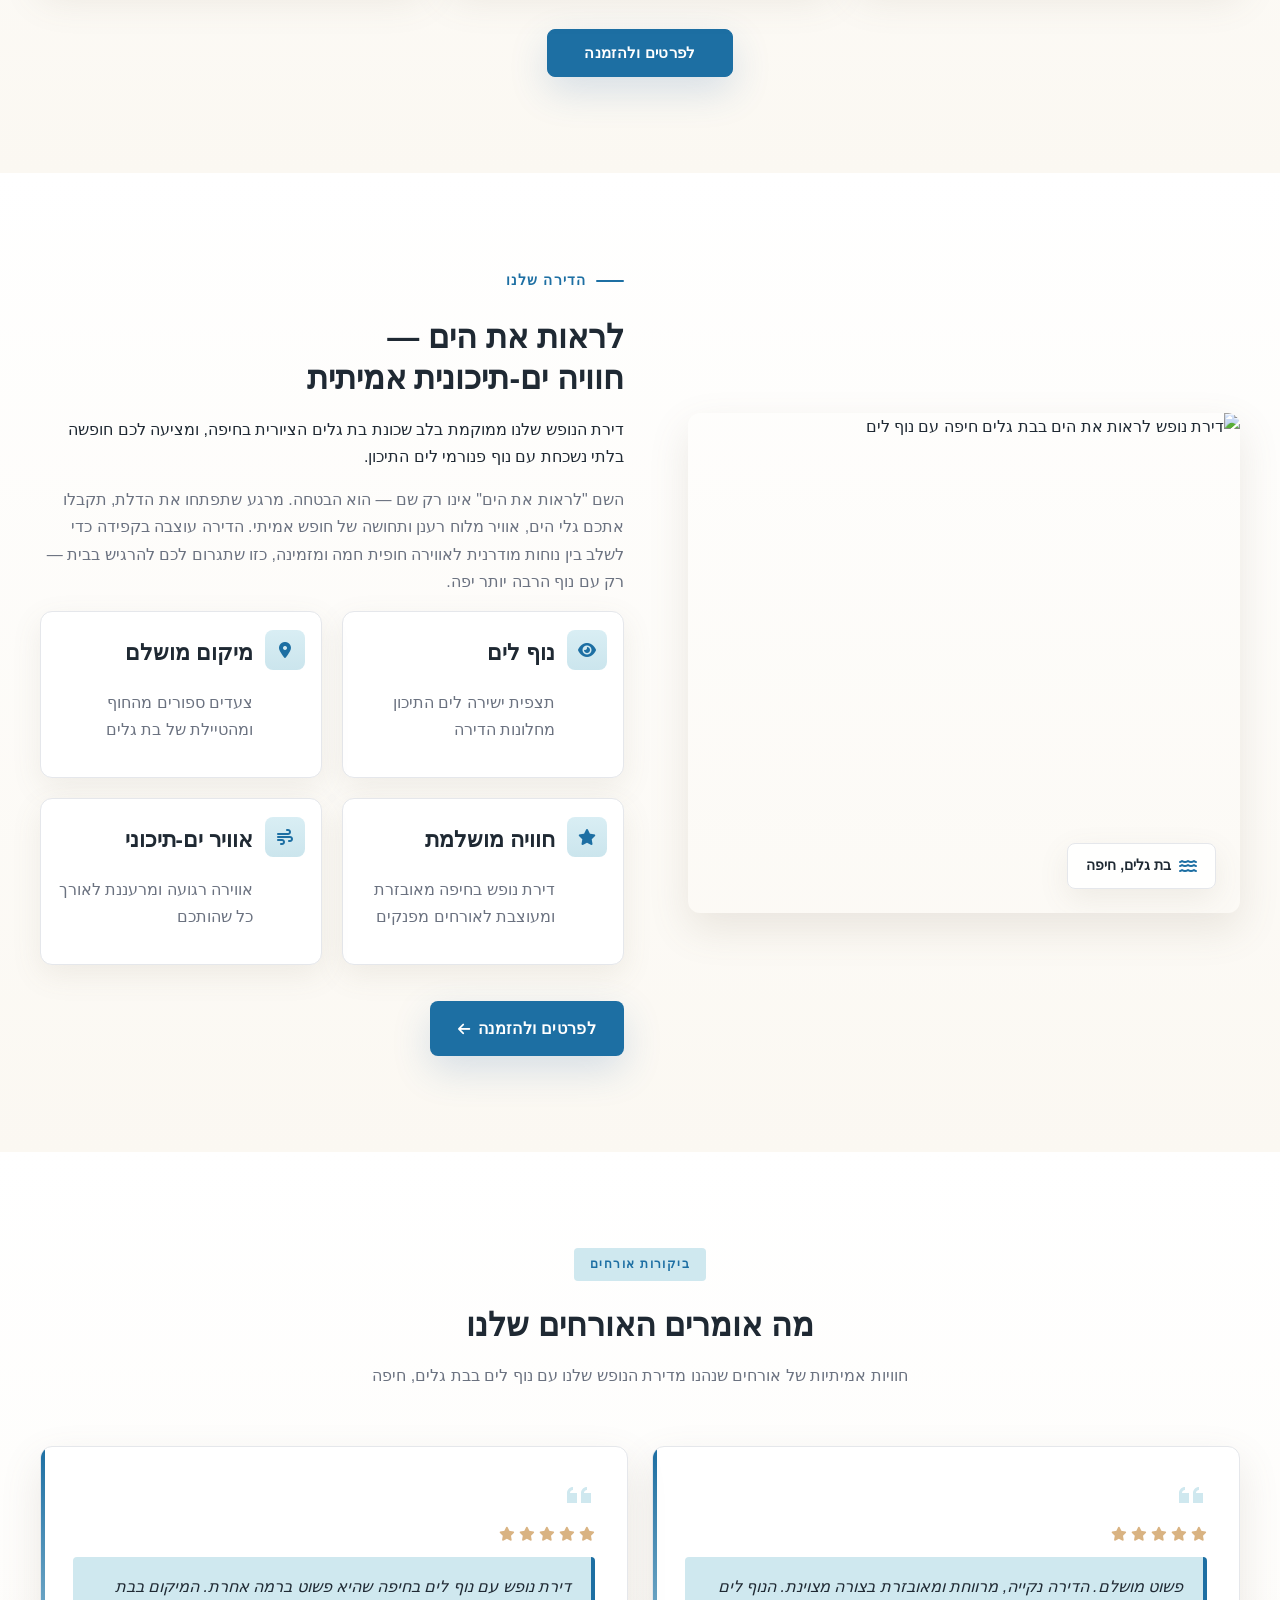
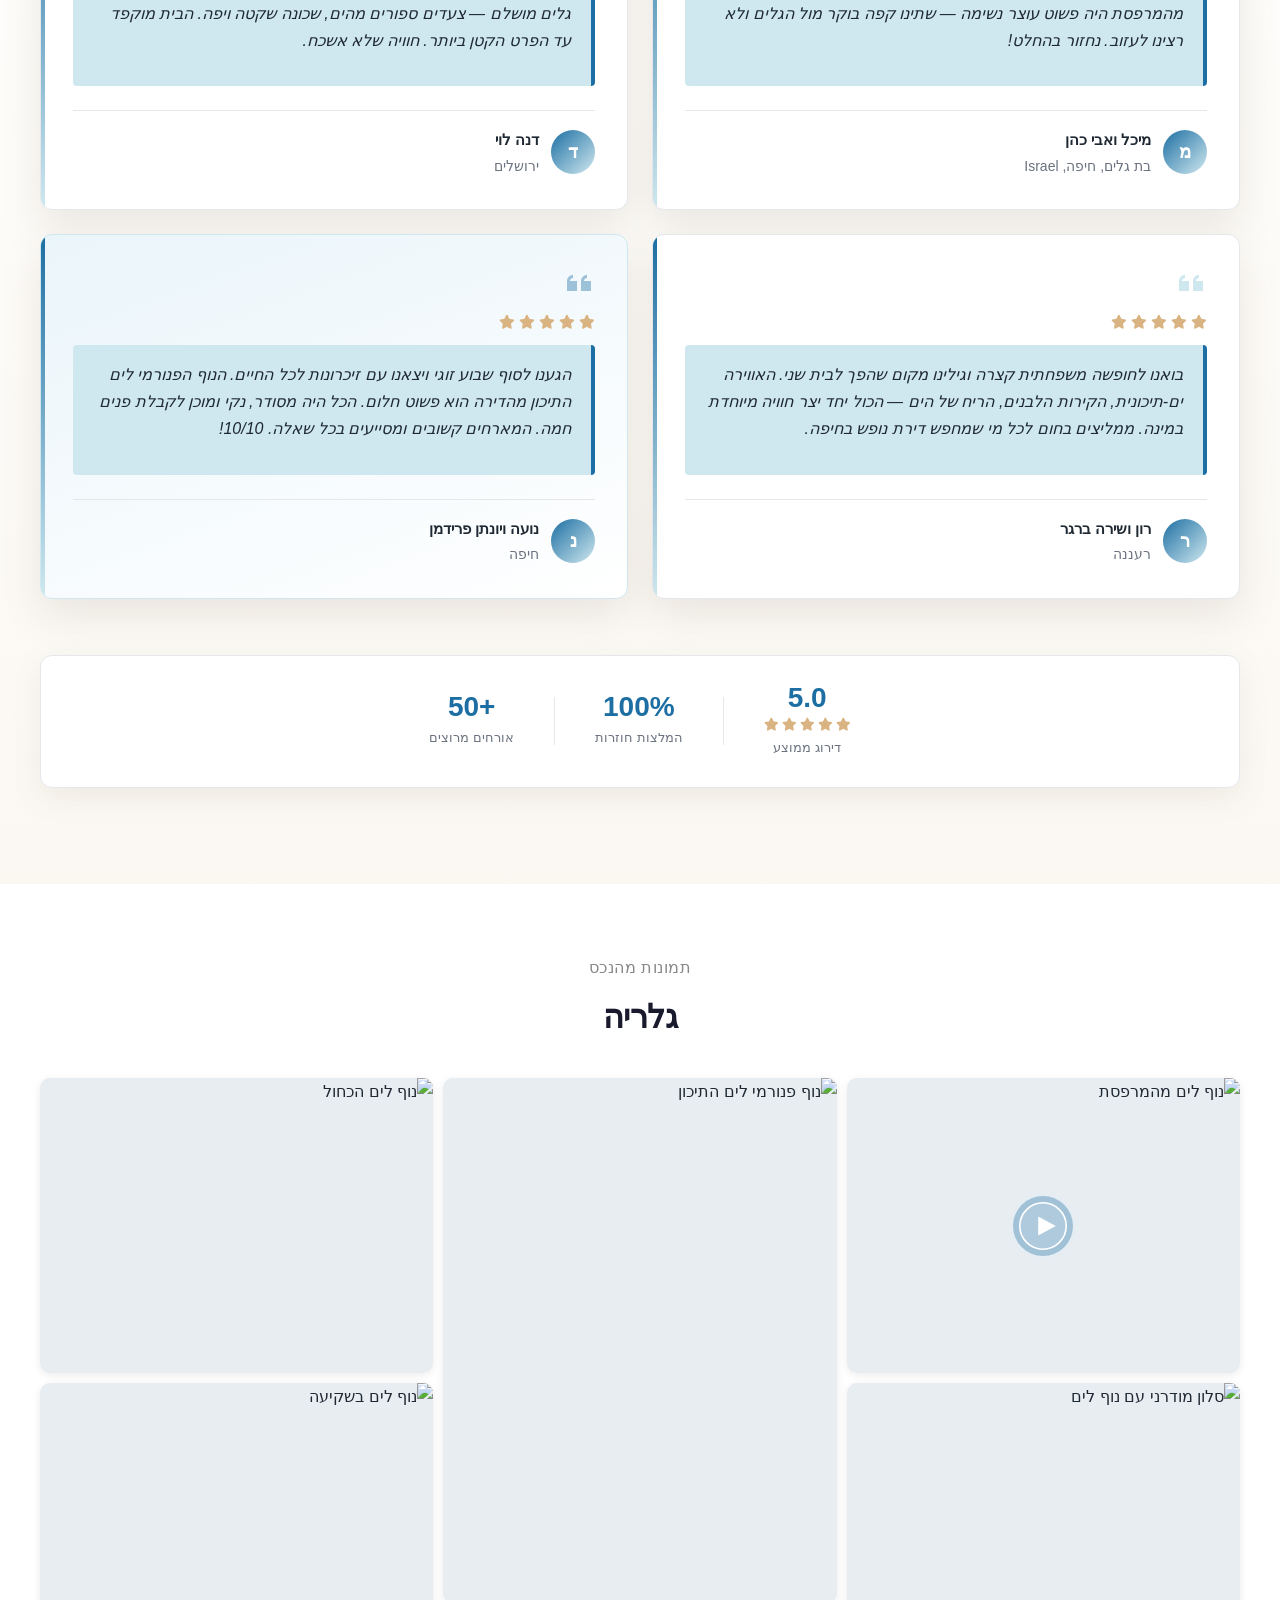
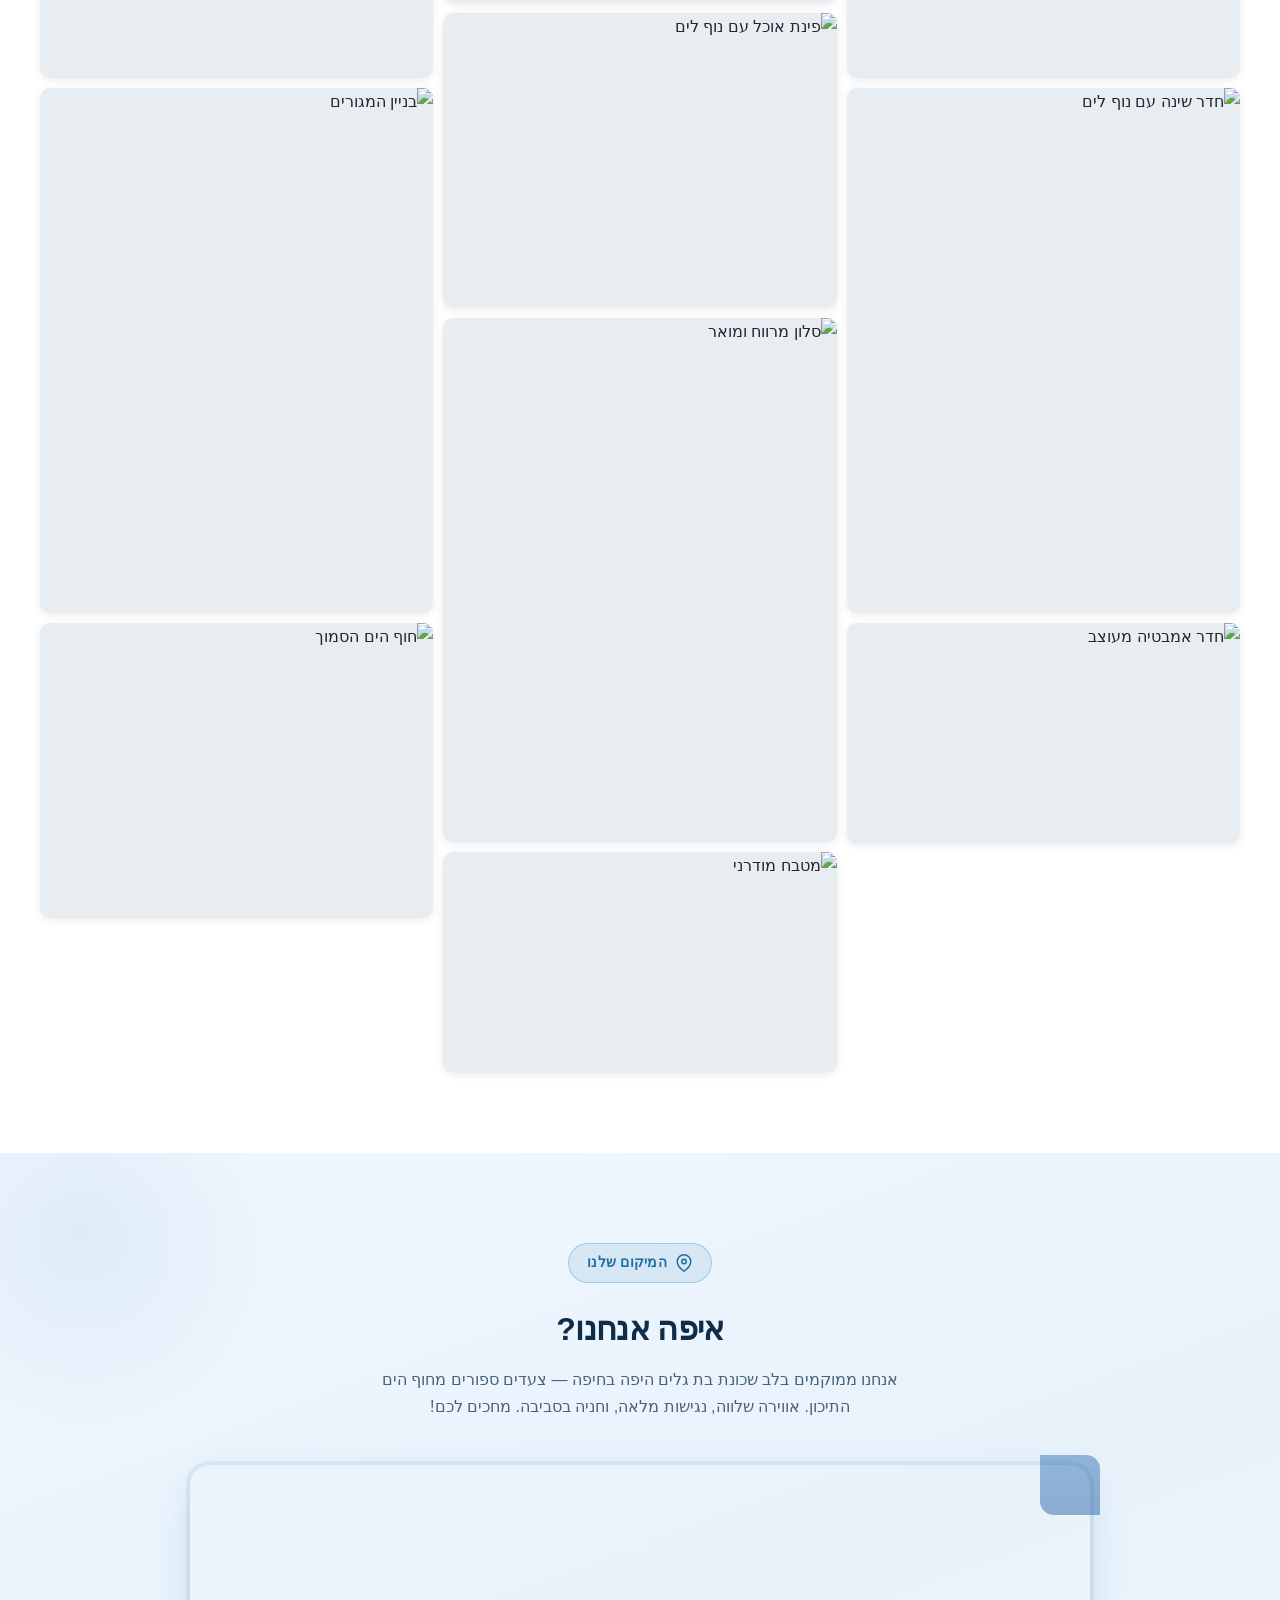
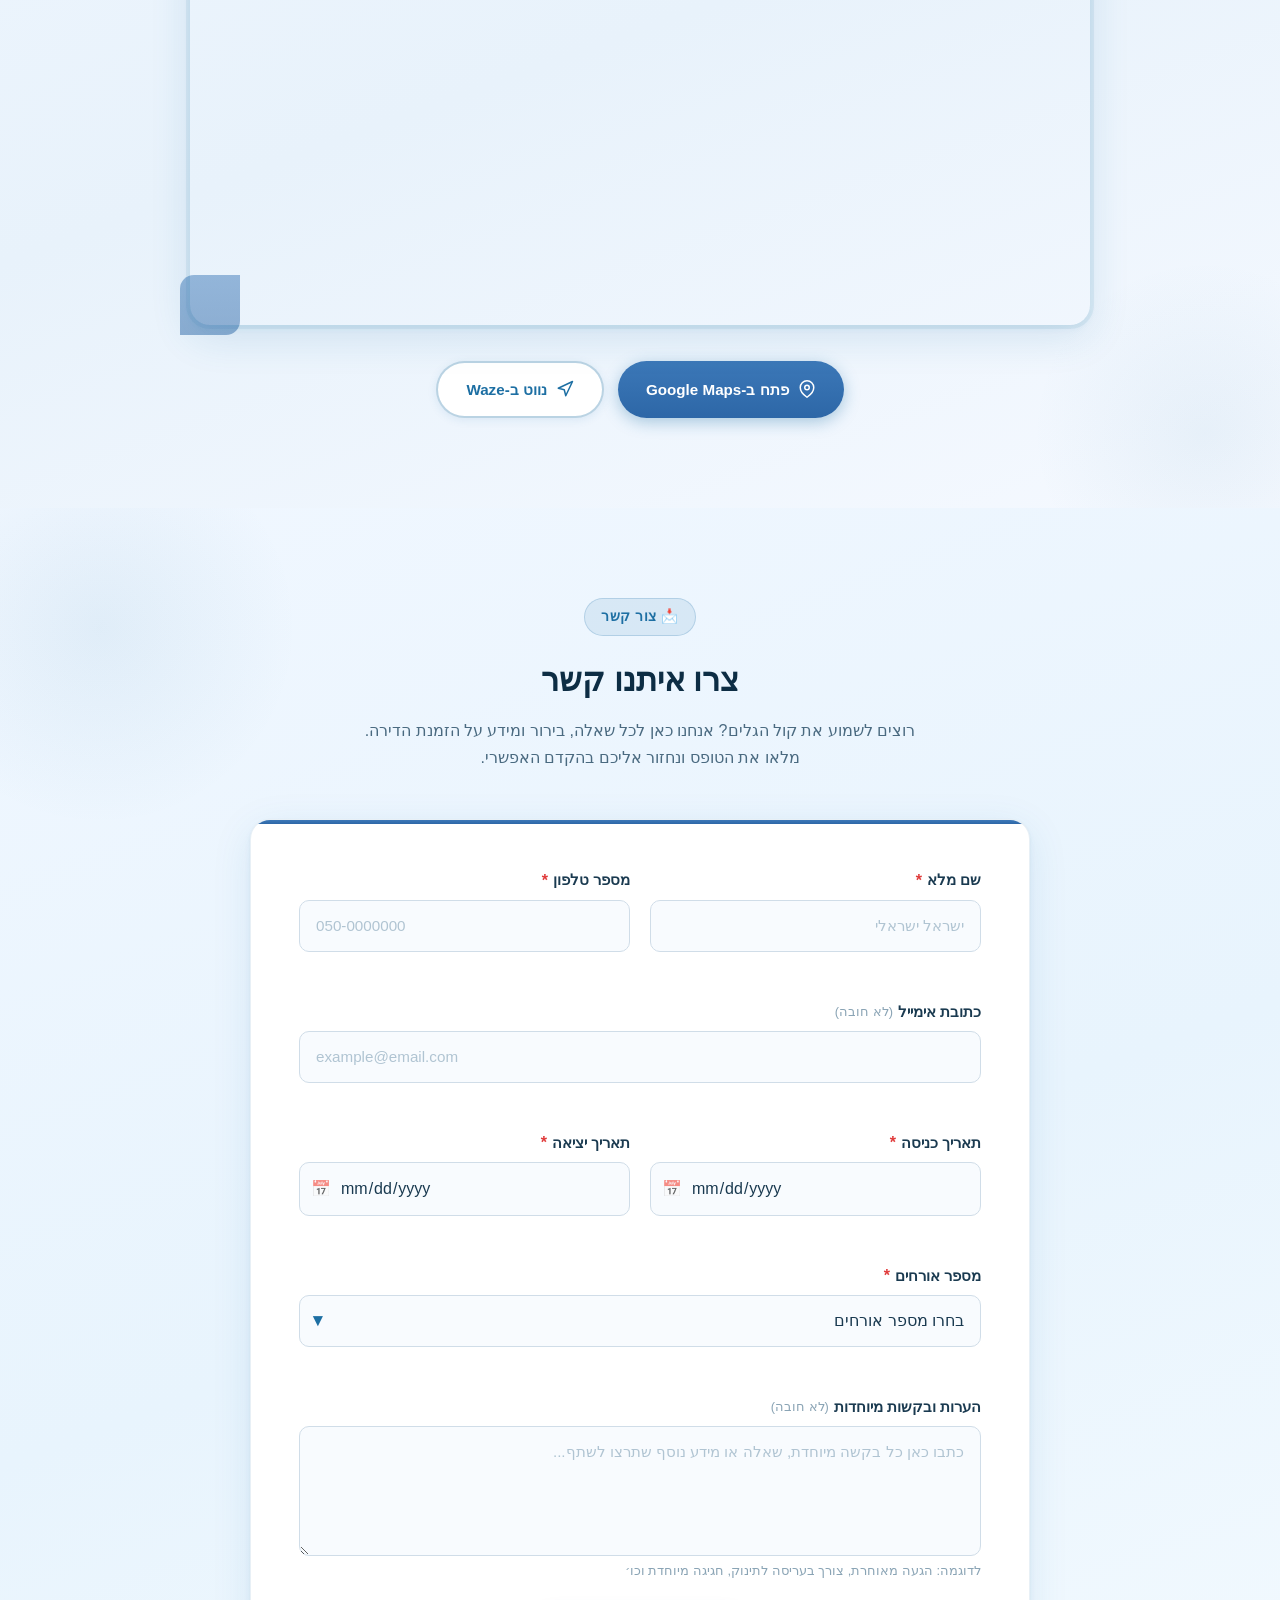
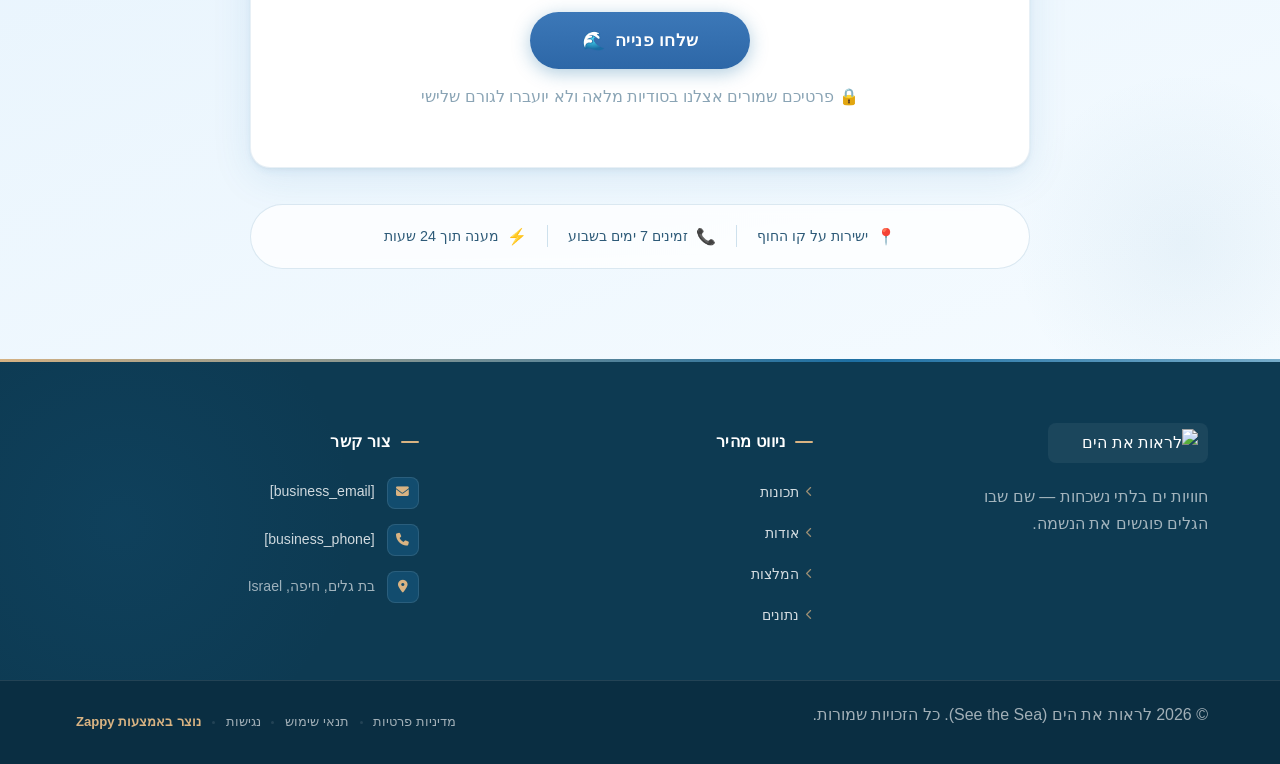
==== commit e98c1a5d: "Background sync: Progressive GitHub Sync" ====
--- a/index.html
+++ b/index.html
@@ -770,20 +770,23 @@
 </script>
   
   <main>
-    <section id="hero" class="index-hero-section" data-layout-spec="בית-hero" dir="rtl" data-hero-type="fullscreen-scrim" style="; position: relative; overflow: hidden;">
-<div class="hero-video-background">
-  <div class="hero-video-overlay"></div>
+    <section id="hero" class="index-hero-section" data-layout-spec="בית-hero" dir="rtl" data-hero-type="fullscreen-scrim" style="position: relative; overflow: hidden; --zappy-bg-overlay: rgba(0, 0, 0, 0)" data-zappy-bg-type="video" data-zappy-bg-color="" data-zappy-bg-image="" data-zappy-bg-overlay-color="#000000" data-zappy-bg-overlay-opacity="0" data-zappy-bg-video-type="mp4" data-zappy-bg-video-url="assets/hero-video-clip-daylight-1776262300787.mp4"><div class="zappy-section-video-bg" style="position:absolute;inset:0;z-index:0;overflow:hidden;pointer-events:none;"><div class="zappy-section-video-overlay" style="position:absolute;inset:0;z-index:1;background:rgba(0, 0, 0, 0);pointer-events:none;"></div><video class="zappy-section-video" autoplay="" muted="" loop="" playsinline="" style="position:absolute;top:50%;left:50%;min-width:100%;min-height:100%;transform:translate(-50%, -50%);object-fit:cover;z-index:0;">
+  <source src="/assets/hero-video-clip-daylight-1776262300787.mp4" type="video/mp4">
+  Your browser does not support the video tag.
+</video></div>
+<div class="hero-video-background" style="display: none" data-zappy-original-bg="hidden">
+  <div class="hero-video-overlay" style="display: none" data-zappy-original-bg="hidden"></div>
   <video class="hero-video" autoplay="" muted="" loop="" playsinline="">
     <source src="/assets/hero-video-clip-daylight-1776262300787.mp4" type="video/mp4">
     Your browser does not support the video tag.
   </video>
   <img class="hero-video-fallback" src="/assets/site-index-hero-image-1.webp" alt="Hero background" loading="lazy">
 </div>
-  <div class="index-hero-bg">
+  <div class="index-hero-bg" style="display: none" data-zappy-original-bg="hidden">
     <img data-hero-bg="true" data-placeholder="index-hero-image-1" data-context="Stunning full-bleed aerial view of the Mediterranean Sea from Bat Galim neighborhood in Haifa, Israel. Crystal-clear turquoise and deep blue water stretching to the horizon, with the Haifa coastline visible below. Warm golden late-afternoon sunlight reflecting off the water surface. The scene conveys open sea views, breezy coastal atmosphere, and Mediterranean beauty. Photorealistic, high-resolution, cinematic quality." width="1200" height="700" src="/assets/site-index-hero-image-1.webp" alt="נוף ים תיכוני מרהיב מבת גלים, חיפה" class="index-hero-img hero-original-image-hidden" style="; display: none !important;">
   </div>
-  <div class="index-hero-scrim" aria-hidden="true"></div>
-  <div class="index-hero-content">
+  <div class="index-hero-scrim" aria-hidden="true" style="display: none" data-zappy-original-bg="hidden"></div>
+  <div class="index-hero-content" style="position: relative; z-index: 2">
     <div class="index-hero-badge">דירת נופש בבת גלים, חיפה</div>
     <h1 class="index-hero-title">לראות את הים</h1>
     <h3 class="index-hero-subtitle">חוויה ים-תיכונית אותנטית — התעוררו לנוף הים הפתוח, נשמו את האוויר הצח, וחיו את קסמה של חיפה</h3>
